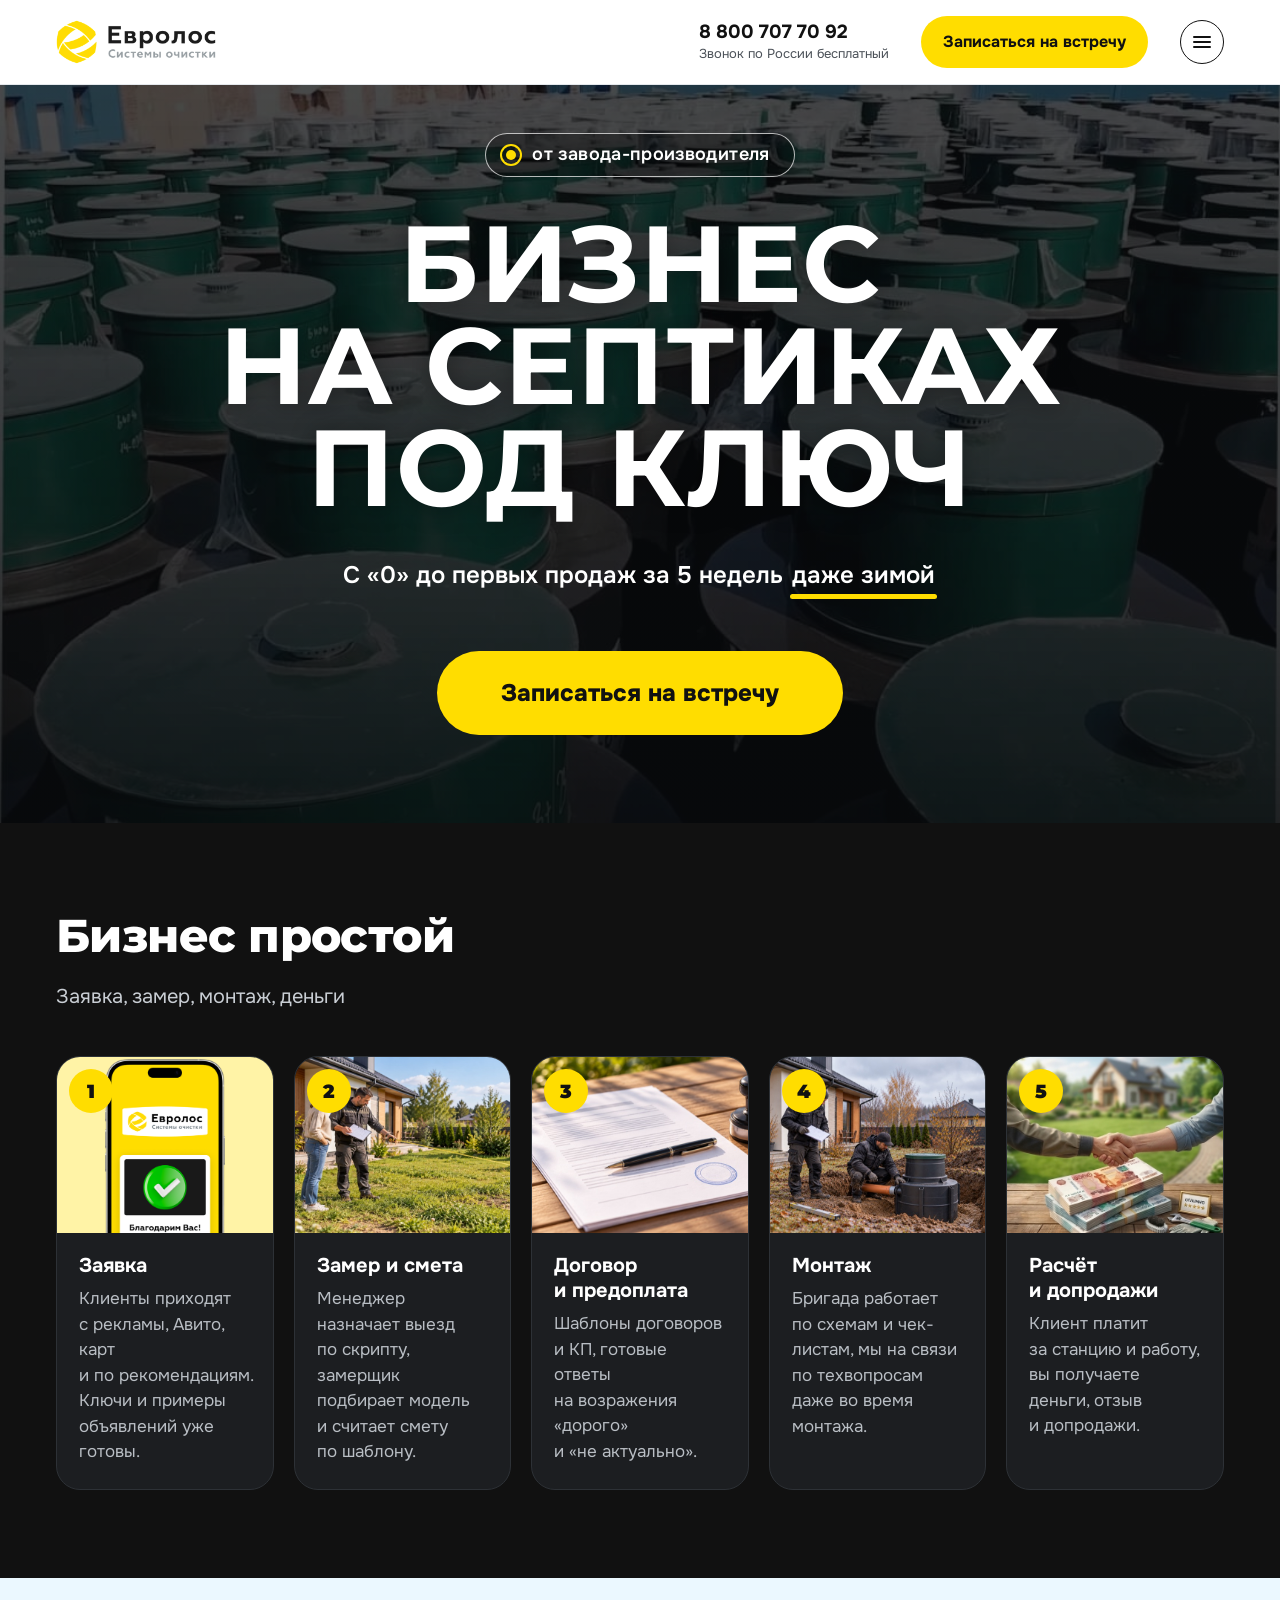
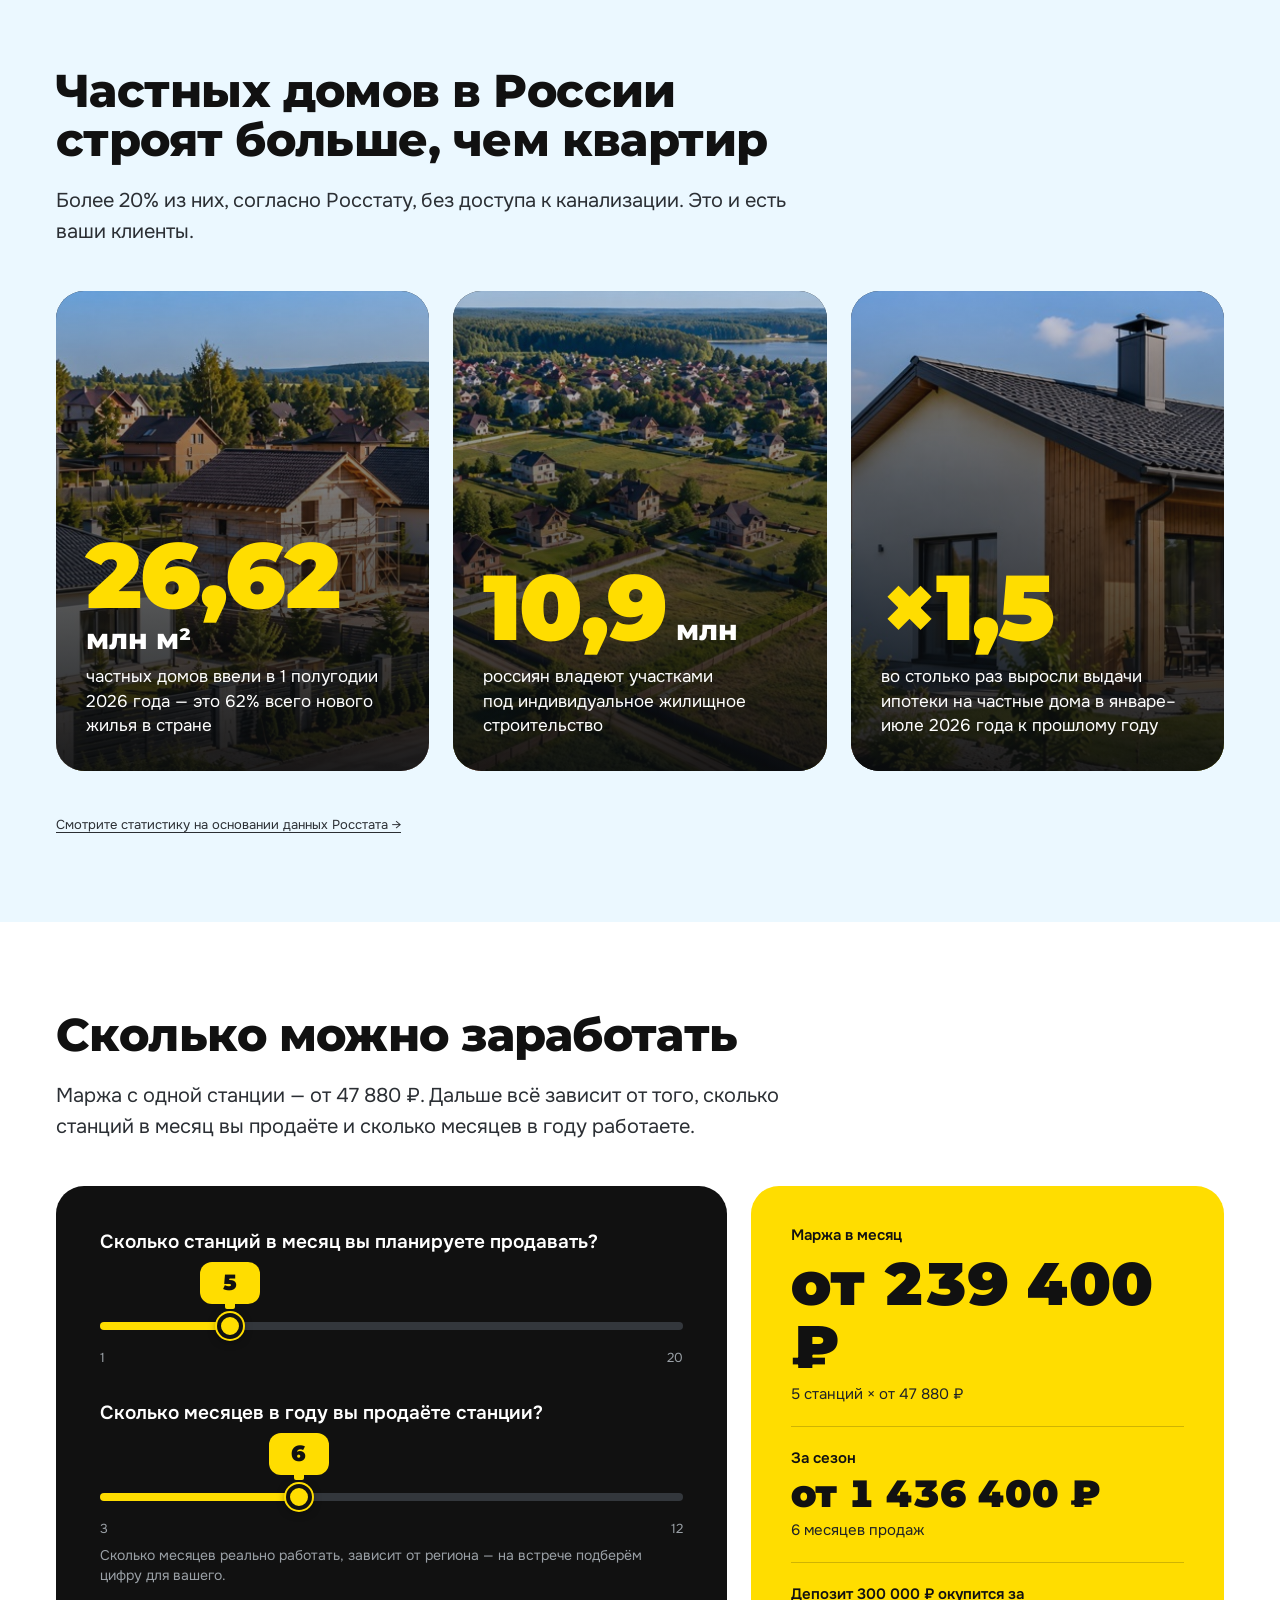
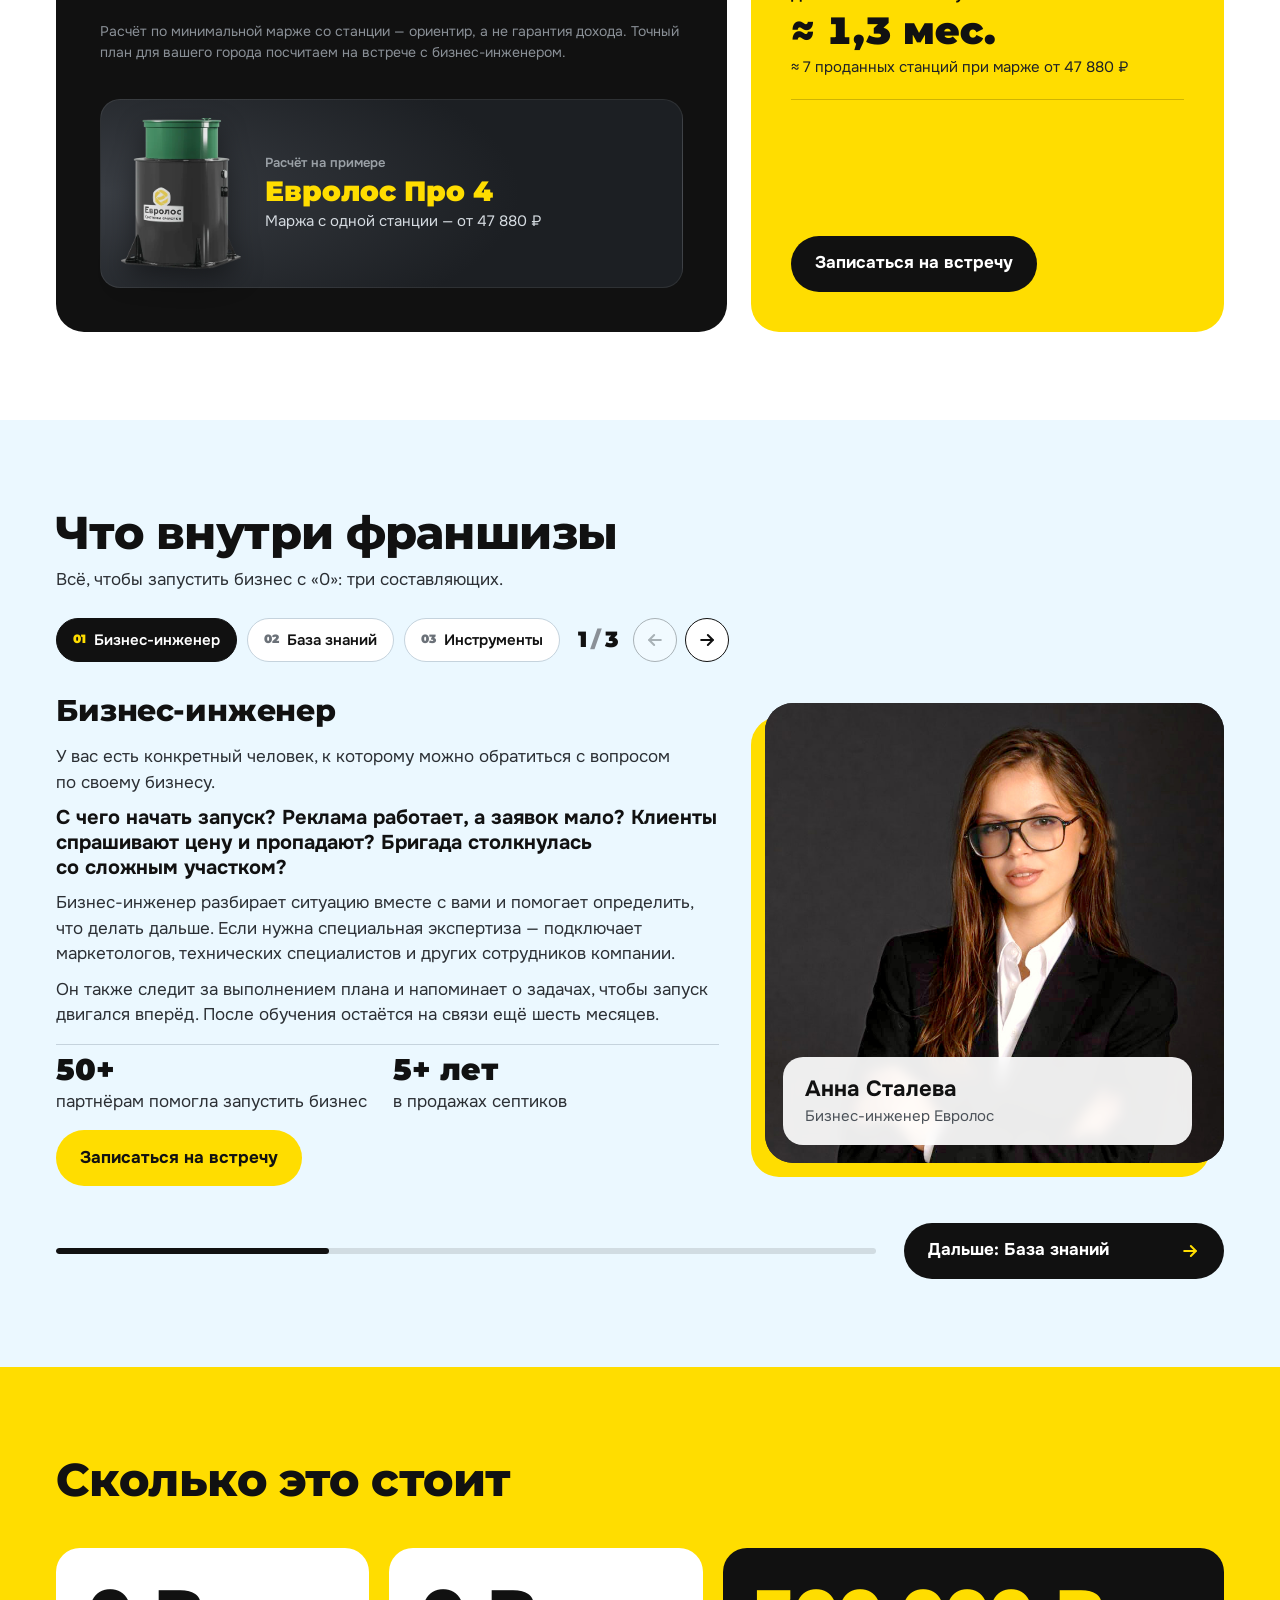
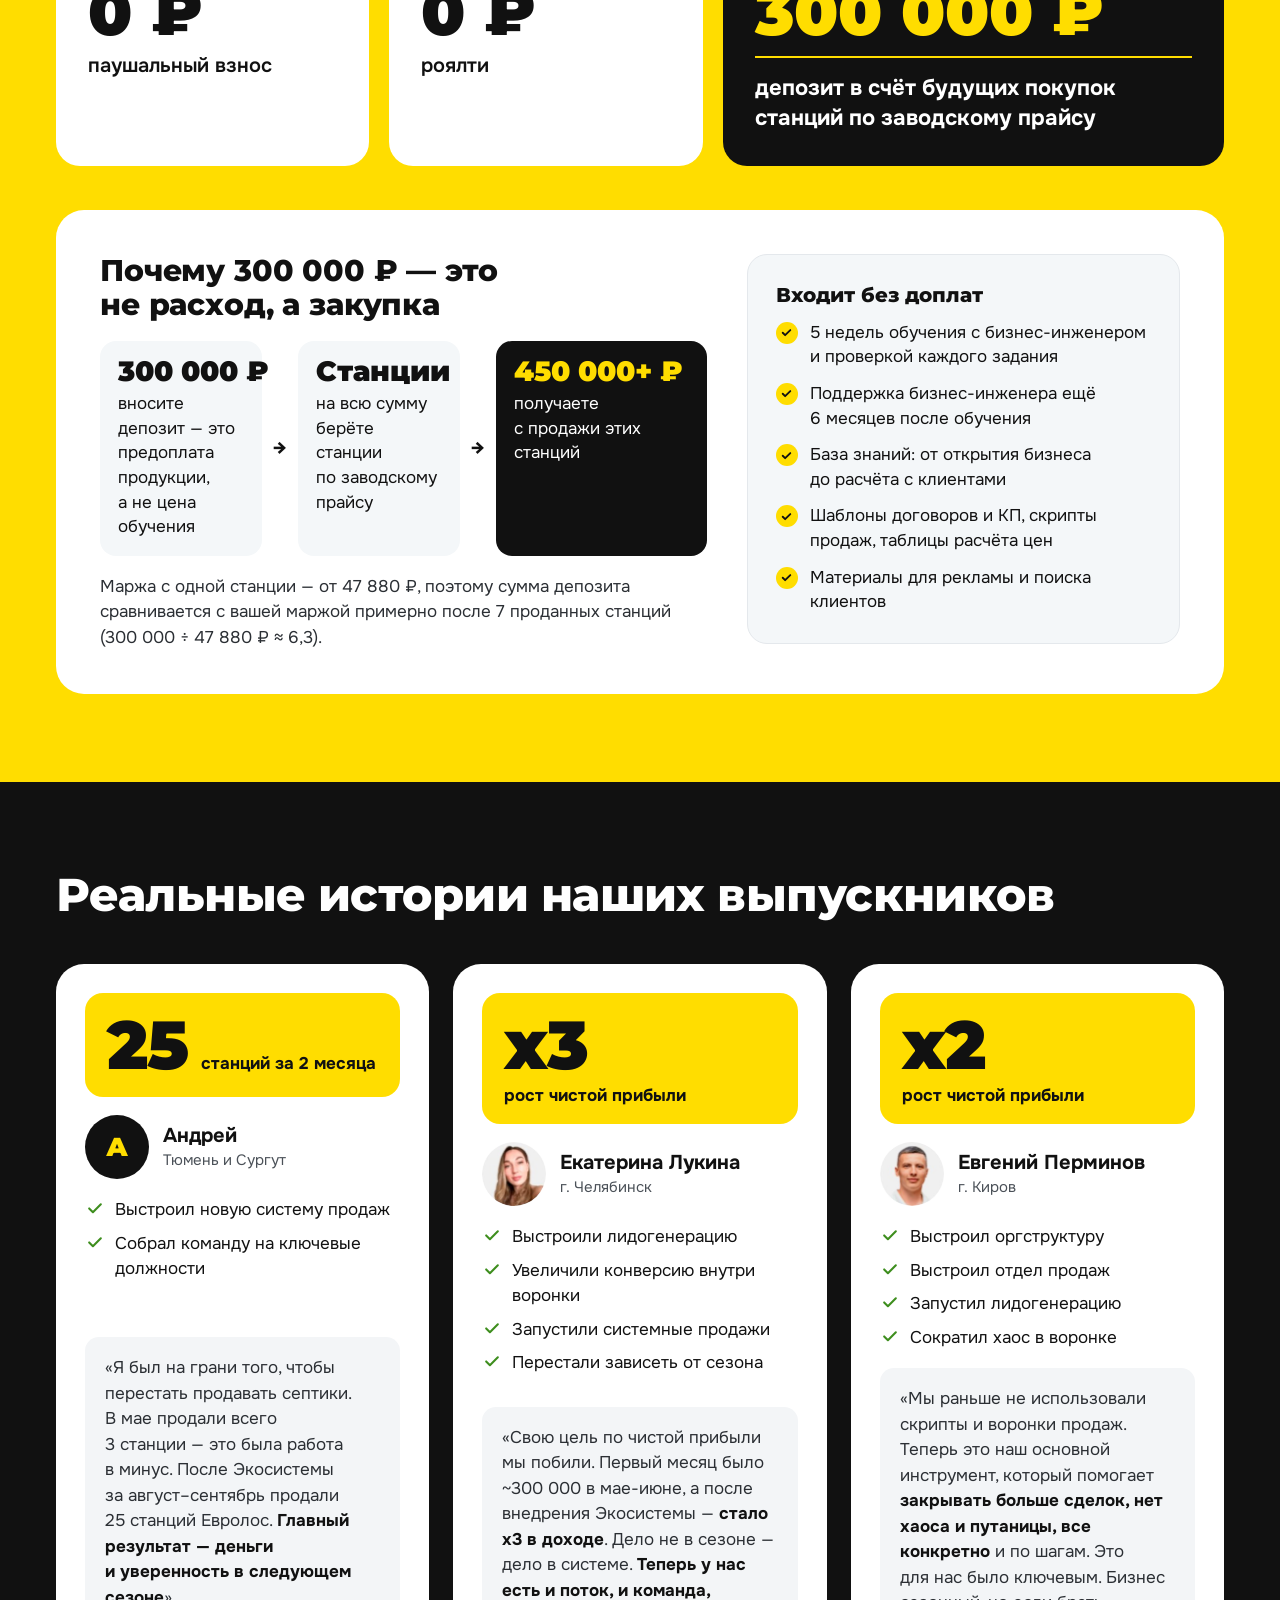
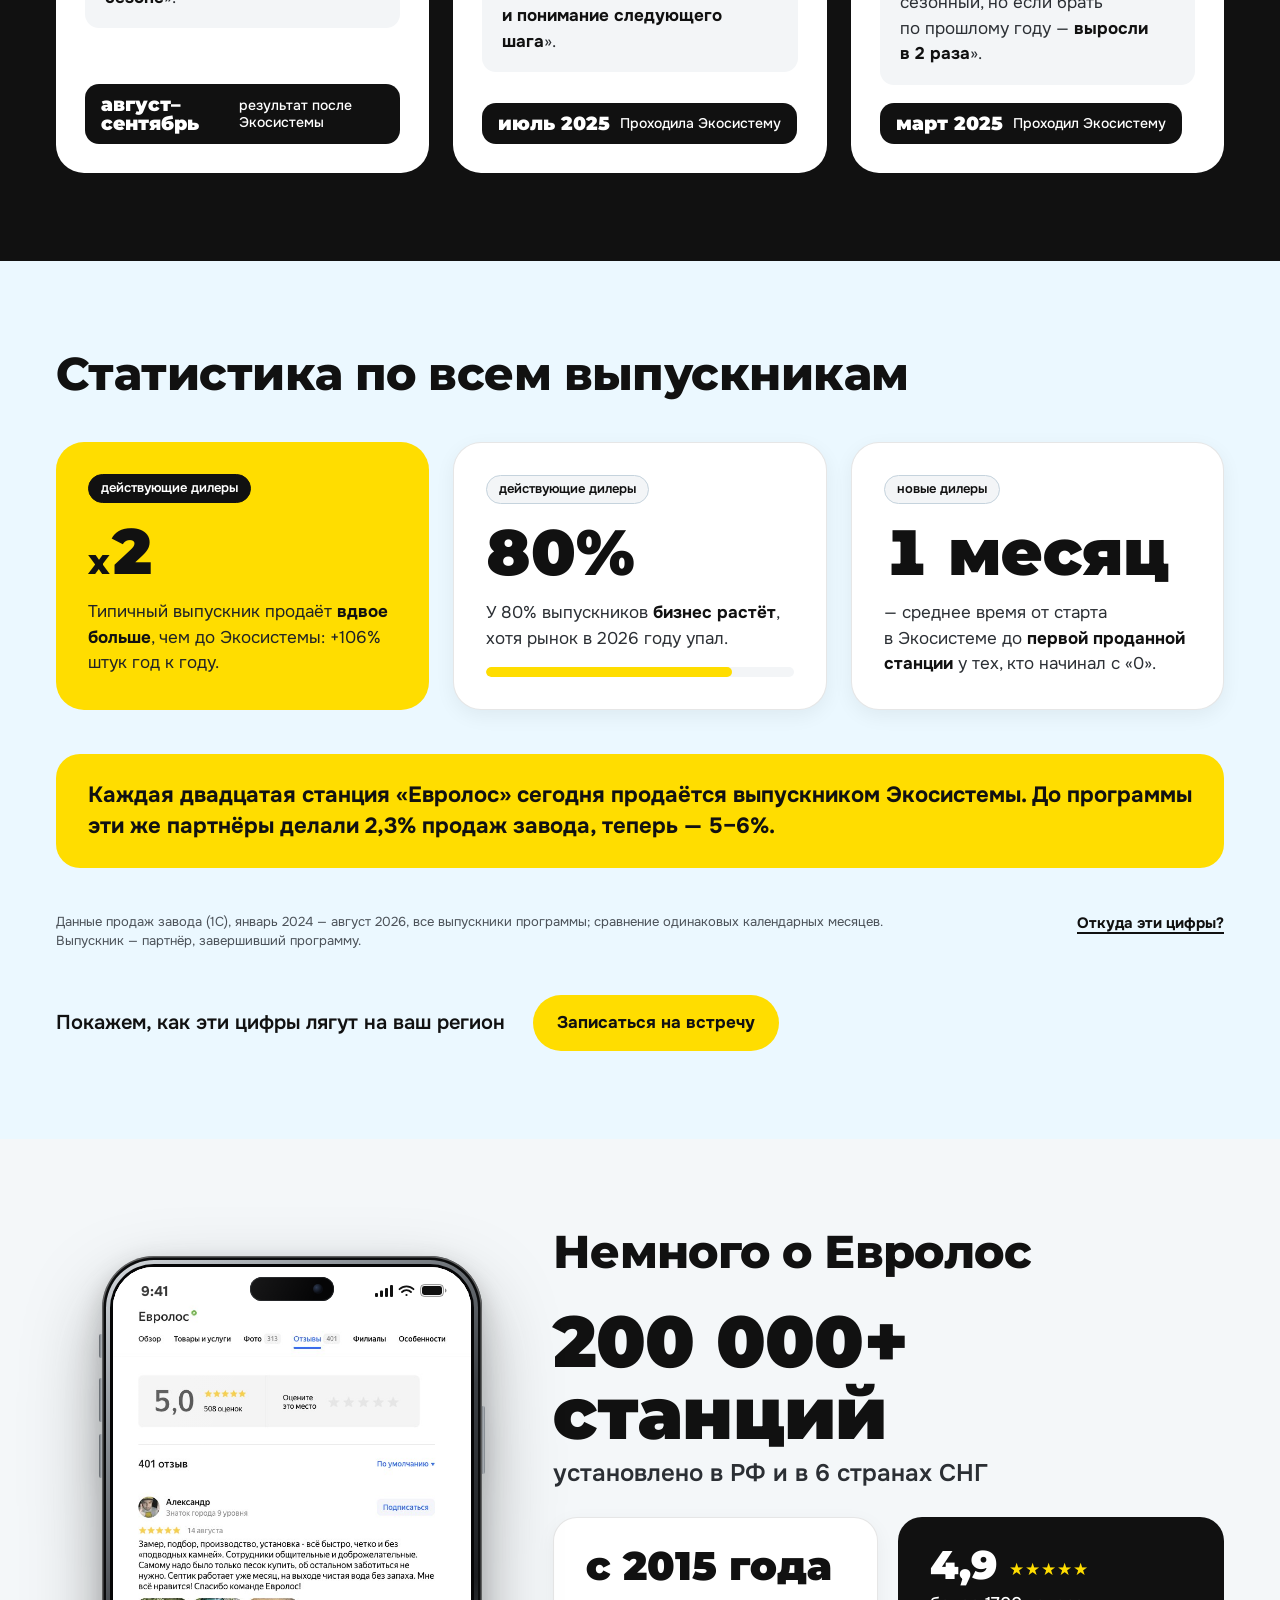
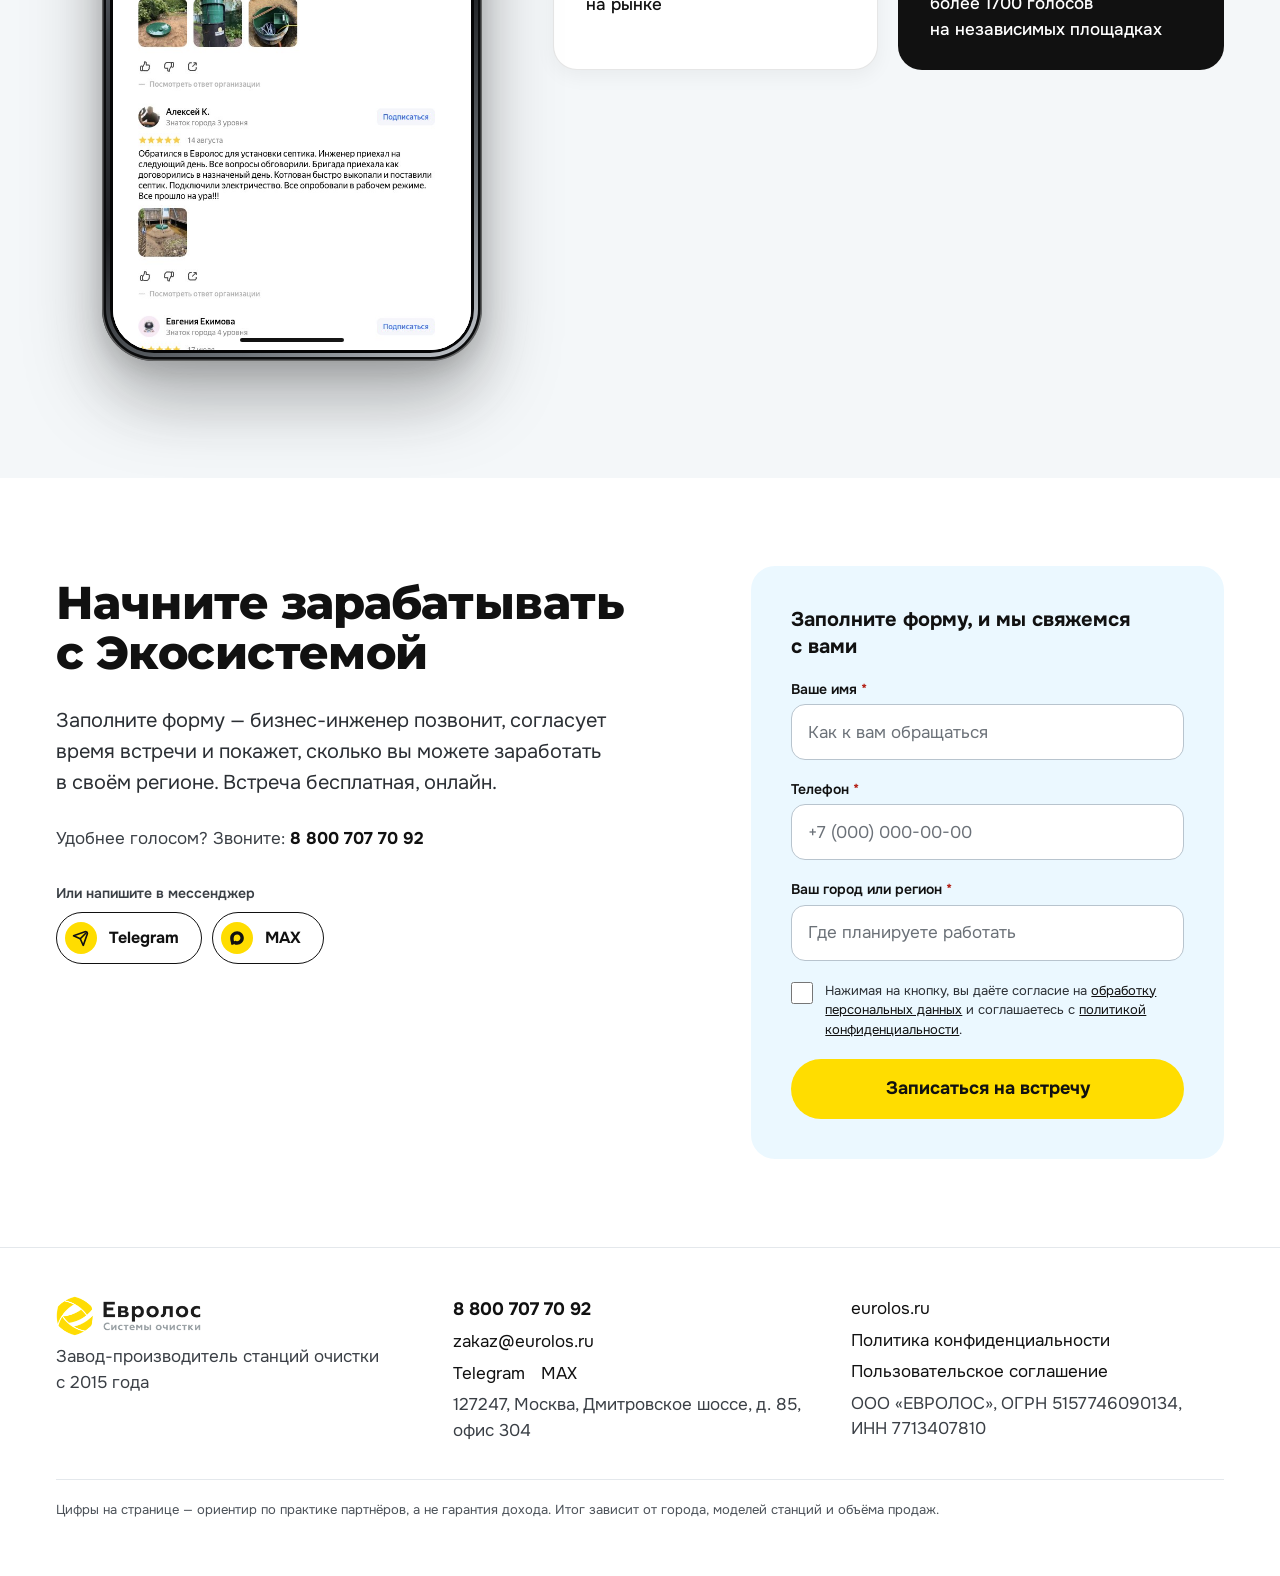
==== index.html @ bbc1ad3a "Hero: «…за 5 недель даже зимой», подчёркивание на «даже зимой» Co-Authored-By: Claude Opus 5.5 <nore" ====
<!doctype html><html lang="ru"><head><meta charset="utf-8"><meta name=viewport content="width=device-width,initial-scale=1,viewport-fit=cover"><style>:root{color-scheme:light;box-sizing:border-box;padding-top:env(safe-area-inset-top,0px);padding-bottom:env(safe-area-inset-bottom,0px)}html{scroll-padding-top:env(safe-area-inset-top,0px)}body{margin:0;padding:0;font:14px -apple-system,BlinkMacSystemFont,sans-serif;background:#fff;color:#000}img{max-width:100%}[hidden]:not([hidden=until-found i]){display:none!important}</style>
<title>Экосистема Евролос — бизнес на септиках под ключ за 5 недель</title>
<meta name="description" content="Бизнес на септиках под ключ от завода-производителя: с «0» до первых продаж за 5 недель. Бизнес-инженер, база знаний, инструменты, депозит 300 000 ₽ вместо паушального взноса.">
<link rel="preconnect" href="https://fonts.googleapis.com">
<link rel="preconnect" href="https://fonts.gstatic.com" crossorigin>
<link rel="stylesheet" href="https://fonts.googleapis.com/css2?family=Montserrat:wght@700;800;900&family=Onest:wght@400;500;600;700&display=swap">
<link rel="stylesheet" href="styles.css">
</head><body>


<header class="site-header">
  <div class="wrap site-header__inner">
    <a href="#top" id="top" class="site-header__logo" aria-label="Евролос — наверх">
      <img src="assets/4603389f80e31d57c76cfe61373fc29b.png" alt="Евролос — системы очистки">
    </a>
    <nav class="site-nav" aria-label="Разделы страницы">
      <a href="#process" data-nav>Как это работает</a>
      <a href="#calc" data-nav>Доход</a>
      <a href="#inside" data-nav>Что внутри</a>
      <a href="#price" data-nav>Цена</a>
      <a href="#stories" data-nav>Истории</a>
    </nav>
    <a href="tel:+78007077092" class="site-header__phone" aria-label="Позвонить: 8 800 707 70 92" data-track="call_header">
      <svg class="site-header__phone-icon" width="20" height="20" viewBox="0 0 24 24" fill="none" stroke="currentColor" stroke-width="2" stroke-linecap="round" stroke-linejoin="round" aria-hidden="true"><path d="M5 3.5h3.5l2 5-2.6 1.6a11.5 11.5 0 0 0 6 6l1.6-2.6 5 2V19a2 2 0 0 1-2 2A16.5 16.5 0 0 1 3 5.5a2 2 0 0 1 2-2z"></path></svg>
      <span class="site-header__phone-text">
        <span class="site-header__phone-number">8&nbsp;800&nbsp;707&nbsp;70&nbsp;92</span>
        <span class="site-header__phone-note">Звонок по&nbsp;России бесплатный</span>
      </span>
    </a>
    <button type="button" class="btn btn--cta site-header__cta" data-open-modal>Записаться на&nbsp;встречу</button>
    <button type="button" class="menu-toggle" data-menu-toggle aria-expanded="false" aria-controls="site-menu" aria-label="Меню">
      <span class="menu-toggle__bars" aria-hidden="true"><i></i><i></i><i></i></span>
    </button>
  </div>
  <div class="site-menu" id="site-menu" data-menu hidden>
    <nav class="wrap site-menu__inner" aria-label="Разделы страницы">
      <a href="#process" data-nav>Как это работает</a>
      <a href="#calc" data-nav>Сколько можно заработать</a>
      <a href="#inside" data-nav>Что внутри франшизы</a>
      <a href="#price" data-nav>Сколько это стоит</a>
      <a href="#stories" data-nav>Истории выпускников</a>
      <a href="#form" data-nav>Оставить заявку</a>
    </nav>
  </div>
</header>

<main>

  <!-- HERO -->
  <section class="hero hero--photo">
    <div class="wrap hero__center">
      <span class="badge badge--light"><span class="badge__dot" aria-hidden="true"></span>от&nbsp;завода-производителя</span>
      <h1 class="hero__title hero__title--center">
        <span>Бизнес</span>
        <span>на&nbsp;септиках</span>
        <span>под&nbsp;ключ</span>
      </h1>
      <p class="hero__slogan">С&nbsp;«0» до&nbsp;первых продаж за&nbsp;5&nbsp;недель <span class="hero__slogan-mark">даже зимой</span></p>
      <div class="hero__cta-group hero__cta-group--center">
        <button type="button" class="btn btn--cta btn--lg" data-open-modal>Записаться на&nbsp;встречу</button>
      </div>
    </div>
  </section>

  <!-- PROCESS -->
  <section class="section section--dark" id="process">
    <div class="wrap section__inner">
      <div class="section__head">
        <h2 class="h2 h2--white h2--sentence">Бизнес простой</h2>
        <p class="lead lead--dark">Заявка, замер, монтаж, деньги</p>
      </div>
      <ol class="step-list">
        <li class="step-card">
          <div class="step-card__media step-card__media--phone">
            <img loading="lazy" decoding="async" src="assets/9406df25ceaf4868f4eaa804ff00a6bd.png" alt="Телефон с подтверждением новой заявки">
            <span class="step-card__num">1</span>
          </div>
          <div class="step-card__body"><span class="step-card__title">Заявка</span><span class="step-card__text">Клиенты приходят с&nbsp;рекламы, Авито, карт и&nbsp;по&nbsp;рекомендациям. Ключи и&nbsp;примеры объявлений уже готовы.</span></div>
        </li>
        <li class="step-card">
          <div class="step-card__media"><img loading="lazy" decoding="async" src="assets/step-measure.jpg" alt="Специалист с рулеткой замеряет участок у частного дома" style="object-position:35% 50%"><span class="step-card__num">2</span></div>
          <div class="step-card__body"><span class="step-card__title">Замер и&nbsp;смета</span><span class="step-card__text">Менеджер назначает выезд по&nbsp;скрипту, замерщик подбирает модель и&nbsp;считает смету по&nbsp;шаблону.</span></div>
        </li>
        <li class="step-card">
          <div class="step-card__media"><img loading="lazy" decoding="async" src="assets/step-contract.jpg" alt="Подписанный договор, ручка и печать на столе"><span class="step-card__num">3</span></div>
          <div class="step-card__body"><span class="step-card__title">Договор и&nbsp;предоплата</span><span class="step-card__text">Шаблоны договоров и&nbsp;КП, готовые ответы на&nbsp;возражения «дорого» и&nbsp;«не&nbsp;актуально».</span></div>
        </li>
        <li class="step-card">
          <div class="step-card__media"><img loading="lazy" decoding="async" src="assets/step-install.jpg" alt="Бригада монтирует станцию Евролос в котловане"><span class="step-card__num">4</span></div>
          <div class="step-card__body"><span class="step-card__title">Монтаж</span><span class="step-card__text">Бригада работает по&nbsp;схемам и&nbsp;чек-листам, мы&nbsp;на&nbsp;связи по&nbsp;техвопросам даже во&nbsp;время монтажа.</span></div>
        </li>
        <li class="step-card">
          <div class="step-card__media"><img loading="lazy" decoding="async" src="assets/step-payment.jpg" alt="Рукопожатие с клиентом над пачками денег и табличкой «Отлично»"><span class="step-card__num">5</span></div>
          <div class="step-card__body"><span class="step-card__title">Расчёт и&nbsp;допродажи</span><span class="step-card__text">Клиент платит за&nbsp;станцию и&nbsp;работу, вы&nbsp;получаете деньги, отзыв и&nbsp;допродажи.</span></div>
        </li>
      </ol>
    </div>
  </section>

  <!-- MARKET -->
  <section class="section section--blue" id="market">
    <div class="wrap section__inner">
      <div class="section__head">
        <h2 class="h2 h2--sentence">Частных домов в&nbsp;России строят больше, чем квартир</h2>
        <p class="lead">Более 20% из&nbsp;них, согласно Росстату, без&nbsp;доступа к&nbsp;канализации. Это и&nbsp;есть ваши клиенты.</p>
      </div>
      <div class="market-grid">
        <article class="market-tile">
          <img class="market-tile__bg" loading="lazy" decoding="async" src="assets/stat-village-build.jpg" alt="Коттеджный посёлок на стадии строительства">
          <div class="market-tile__body">
            <span class="market-tile__num"><span class="market-tile__big">26,62</span><span class="market-tile__unit">млн&nbsp;м²</span></span>
            <span class="market-tile__text">частных домов ввели в&nbsp;1&nbsp;полугодии 2026&nbsp;года&nbsp;— это 62% всего нового жилья в&nbsp;стране</span>
          </div>
        </article>
        <article class="market-tile">
          <img class="market-tile__bg" loading="lazy" decoding="async" src="assets/stat-village-aerial.jpg" alt="Вид с высоты на коттеджный посёлок и озеро">
          <div class="market-tile__body">
            <span class="market-tile__num"><span class="market-tile__big">10,9</span><span class="market-tile__unit">млн</span></span>
            <span class="market-tile__text">россиян владеют участками под&nbsp;индивидуальное жилищное строительство</span>
          </div>
        </article>
        <article class="market-tile">
          <img class="market-tile__bg" loading="lazy" decoding="async" src="assets/stat-house-modern.jpg" alt="Современный частный дом">
          <div class="market-tile__body">
            <span class="market-tile__num"><span class="market-tile__big">×1,5</span></span>
            <span class="market-tile__text">во&nbsp;столько раз выросли выдачи ипотеки на&nbsp;частные дома в&nbsp;январе–июле 2026&nbsp;года к&nbsp;прошлому году</span>
          </div>
        </article>
      </div>
      <p class="footnote"><a class="footnote__link" href="https://rosstat.gov.ru/folder/14458" target="_blank" rel="noopener">Смотрите статистику на&nbsp;основании данных Росстата <span aria-hidden="true">→</span></a></p>
    </div>
  </section>

  <!-- CALCULATOR -->
  <section class="section" id="calc">
    <div class="wrap section__inner">
      <div class="section__head">
        <h2 class="h2 h2--sentence">Сколько можно заработать</h2>
        <p class="lead">Маржа с&nbsp;одной станции&nbsp;— от&nbsp;<span data-margin-text>47&nbsp;880&nbsp;₽</span>. Дальше всё зависит от&nbsp;того, сколько станций в&nbsp;месяц вы&nbsp;продаёте и&nbsp;сколько месяцев в&nbsp;году работаете.</p>
      </div>
      <div class="calc-grid">
        <div class="calc-card">
          <div class="calc-control">
            <label for="calc-stations" class="calc-card__label">Сколько станций в&nbsp;месяц вы&nbsp;планируете продавать?</label>
            <div class="calc-card__slider">
              <div class="calc-card__bubble" data-bubble aria-hidden="true"><span data-stations-value>5</span></div>
              <input id="calc-stations" type="range" min="1" max="20" step="1" value="5" data-stations-input>
              <div class="calc-card__slider-labels" aria-hidden="true"><span>1</span><span>20</span></div>
            </div>
          </div>
          <div class="calc-control">
            <label for="calc-months" class="calc-card__label">Сколько месяцев в&nbsp;году вы&nbsp;продаёте станции?</label>
            <div class="calc-card__slider">
              <div class="calc-card__bubble" data-bubble aria-hidden="true"><span data-months-value>6</span></div>
              <input id="calc-months" type="range" min="3" max="12" step="1" value="6" data-months-input>
              <div class="calc-card__slider-labels" aria-hidden="true"><span>3</span><span>12</span></div>
            </div>
            <p class="calc-card__hint">Сколько месяцев реально работать, зависит от&nbsp;региона&nbsp;— на&nbsp;встрече подберём цифру для&nbsp;вашего.</p>
          </div>
          <p class="calc-card__disclaimer">Расчёт по&nbsp;минимальной марже со&nbsp;станции&nbsp;— ориентир, а&nbsp;не&nbsp;гарантия дохода. Точный план для&nbsp;вашего города посчитаем на&nbsp;встрече с&nbsp;бизнес-инженером.</p>
          <div class="calc-station">
            <img class="calc-station__img" src="assets/station-pro4.webp" alt="Станция очистки Евролос Про 4" width="319" height="400" loading="lazy" decoding="async">
            <div class="calc-station__text">
              <span class="calc-station__label">Расчёт на&nbsp;примере</span>
              <span class="calc-station__name">Евролос Про&nbsp;4</span>
              <span class="calc-station__sub">Маржа с&nbsp;одной станции&nbsp;— от&nbsp;<span data-margin-text>47&nbsp;880&nbsp;₽</span></span>
            </div>
          </div>
          <button type="button" class="calc-peek" data-calc-peek>
            <span class="calc-peek__text">
              <span class="calc-peek__label">Ваш результат ниже</span>
              <span class="calc-peek__value">от&nbsp;<span data-monthly-text>239&nbsp;400&nbsp;₽</span> в&nbsp;месяц</span>
            </span>
            <span class="calc-peek__icon" aria-hidden="true"><svg width="22" height="22" viewBox="0 0 24 24" fill="none" stroke="currentColor" stroke-width="2.6" stroke-linecap="round" stroke-linejoin="round"><path d="M12 5v14"/><path d="m6 13 6 6 6-6"/></svg></span>
          </button>
        </div>

        <div class="calc-result" aria-live="polite">
          <div class="calc-result__row">
            <span class="calc-result__label">Маржа в&nbsp;месяц</span>
            <span class="calc-result__value calc-result__value--main">от&nbsp;<span data-monthly-text>239&nbsp;400&nbsp;₽</span></span>
            <span class="calc-result__sub"><span data-stations-phrase>5&nbsp;станций</span> × от&nbsp;<span data-margin-text>47&nbsp;880&nbsp;₽</span></span>
          </div>
          <div class="calc-result__row">
            <span class="calc-result__label">За&nbsp;сезон</span>
            <span class="calc-result__value">от&nbsp;<span data-season-text>1&nbsp;436&nbsp;400&nbsp;₽</span></span>
            <span class="calc-result__sub"><span data-months-phrase>6&nbsp;месяцев</span> продаж</span>
          </div>
          <div class="calc-result__row">
            <span class="calc-result__label">Депозит 300&nbsp;000&nbsp;₽ окупится за</span>
            <span class="calc-result__value" data-payback-text>≈&nbsp;1,3&nbsp;мес.</span>
            <span class="calc-result__sub" data-payback-sub>≈&nbsp;7&nbsp;проданных станций</span>
          </div>
          <button type="button" class="btn btn--cta calc-result__cta" data-open-modal>Записаться на&nbsp;встречу</button>
        </div>
      </div>
    </div>
  </section>

  <!-- WHAT'S INSIDE: horizontal slider -->
  <section class="section section--blue section--hslider" id="inside">
    <div class="hslider" data-hslider>
      <div class="hslider__sticky">
        <div class="wrap hslider__inner">
          <div class="hslider__head">
            <div class="section__head">
              <h2 class="h2 h2--sentence">Что внутри франшизы</h2>
              <p class="lead">Всё, чтобы запустить бизнес с&nbsp;«0»: три составляющих.</p>
            </div>
            <nav class="hslider__nav" aria-label="Разделы блока">
              <button type="button" class="hslider__tab is-active" data-slide-to="0" aria-current="true"><span class="hslider__tab-num">01</span>Бизнес-инженер</button>
              <button type="button" class="hslider__tab" data-slide-to="1"><span class="hslider__tab-num">02</span>База знаний</button>
              <button type="button" class="hslider__tab" data-slide-to="2"><span class="hslider__tab-num">03</span>Инструменты</button>
              <span class="hslider__counter" aria-live="polite"><span data-slide-current>1</span><span class="hslider__counter-sep">/</span>3</span>
              <span class="hslider__arrows">
                <button type="button" class="hslider__arrow" data-slide-prev aria-label="Предыдущий раздел"><svg width="20" height="20" viewBox="0 0 24 24" fill="none" stroke="currentColor" stroke-width="2.4" stroke-linecap="round" stroke-linejoin="round" aria-hidden="true"><path d="M19 12H5"/><path d="m11 6-6 6 6 6"/></svg></button>
                <button type="button" class="hslider__arrow" data-slide-next aria-label="Следующий раздел"><svg width="20" height="20" viewBox="0 0 24 24" fill="none" stroke="currentColor" stroke-width="2.4" stroke-linecap="round" stroke-linejoin="round" aria-hidden="true"><path d="M5 12h14"/><path d="m13 6 6 6-6 6"/></svg></button>
              </span>
            </nav>
          </div>
          <div class="hslider__viewport">
            <div class="hslider__edges">
              <button type="button" class="hslider__edge hslider__edge--prev" data-slide-prev aria-label="Предыдущий раздел"><svg width="20" height="20" viewBox="0 0 24 24" fill="none" stroke="currentColor" stroke-width="2.8" stroke-linecap="round" stroke-linejoin="round" aria-hidden="true"><path d="m15 5-7 7 7 7"/></svg></button>
              <button type="button" class="hslider__edge hslider__edge--next" data-slide-next aria-label="Следующий раздел"><svg width="20" height="20" viewBox="0 0 24 24" fill="none" stroke="currentColor" stroke-width="2.8" stroke-linecap="round" stroke-linejoin="round" aria-hidden="true"><path d="m9 5 7 7-7 7"/></svg></button>
            </div>
            <div class="hslider__track" data-track>

            <article class="hslide">
              <div class="hslide__engineer">
                <div class="hslide__engineer-main">
                  <h3 class="h3">Бизнес-инженер</h3>
                  <div class="engineer-text">
                    <p>У&nbsp;вас есть конкретный человек, к&nbsp;которому можно обратиться с&nbsp;вопросом по&nbsp;своему бизнесу.</p>
                    <p class="engineer-text__q">С&nbsp;чего начать запуск? Реклама работает, а&nbsp;заявок мало? Клиенты спрашивают цену и&nbsp;пропадают? Бригада столкнулась со&nbsp;сложным участком?</p>
                    <p>Бизнес-инженер разбирает ситуацию вместе с&nbsp;вами и&nbsp;помогает определить, что делать дальше. Если нужна специальная экспертиза&nbsp;— подключает маркетологов, технических специалистов и&nbsp;других сотрудников компании.</p>
                    <p>Он&nbsp;также следит за&nbsp;выполнением плана и&nbsp;напоминает о&nbsp;задачах, чтобы запуск двигался вперёд. После обучения остаётся на&nbsp;связи ещё шесть месяцев.</p>
                  </div>
                  <div class="mentor-info__stats hslide__stats">
                    <div><span class="num">50+</span><span>партнёрам помогла запустить бизнес</span></div>
                    <div><span class="num">5+&nbsp;лет</span><span>в&nbsp;продажах септиков</span></div>
                  </div>
                  <button type="button" class="btn btn--cta" data-open-modal>Записаться на&nbsp;встречу</button>
                </div>
                <div class="mentor-photo hslide__photo">
                  <img loading="lazy" decoding="async" src="assets/mentor-anya-enhanced.jpg" alt="Анна Сталева, бизнес-инженер Евролос">
                  <div class="mentor-photo__badge">
                    <span class="mentor-photo__name">Анна Сталева</span>
                    <span class="mentor-photo__role">Бизнес-инженер Евролос</span>
                  </div>
                </div>
              </div>
            </article>

            <article class="hslide">
              <div class="hslide__kb">
                <div class="hslide__kb-head">
                  <div class="inside-block__text">
                    <h3 class="h3">База знаний</h3>
                    <p class="lead lead--sm">Разбираете по&nbsp;шагам, что нужно для&nbsp;запуска: от&nbsp;оформления бизнеса и&nbsp;поиска сотрудников до&nbsp;первых заказов и&nbsp;расчёта с&nbsp;клиентами.</p>
                    <p class="inside-block__note">Из&nbsp;точки&nbsp;А&nbsp;— «хочу бизнес на&nbsp;септиках»&nbsp;— в&nbsp;точку&nbsp;Б&nbsp;— первые продажи. По&nbsp;прямой, без&nbsp;блужданий.</p>
                  </div>
                  <img loading="lazy" decoding="async" class="inside-block__art" src="assets/path-ab-straight.png" alt="" width="776" height="382">
                </div>
                <ul class="kb-grid">
                  <li class="knowledge-card"><span class="knowledge-card__num">1</span><span class="knowledge-card__title">Открытие бизнеса и&nbsp;документы</span><span class="knowledge-card__text">Как оформить деятельность, какие документы понадобятся и&nbsp;как оформлять отношения с&nbsp;клиентами, сотрудниками и&nbsp;подрядчиками.</span></li>
                  <li class="knowledge-card"><span class="knowledge-card__num">2</span><span class="knowledge-card__title">Команда</span><span class="knowledge-card__text">Кого нанять на&nbsp;старте, где искать работников и&nbsp;подрядчиков, как их&nbsp;выбирать и&nbsp;договариваться об&nbsp;условиях работы.</span></li>
                  <li class="knowledge-card"><span class="knowledge-card__num">3</span><span class="knowledge-card__title">Организация работы</span><span class="knowledge-card__text">Кто отвечает за&nbsp;обращения клиентов, замеры, договоры и&nbsp;монтаж. Что поручить каждому и&nbsp;как проверить результат.</span></li>
                  <li class="knowledge-card"><span class="knowledge-card__num">4</span><span class="knowledge-card__title">Цены и&nbsp;деньги</span><span class="knowledge-card__text">Как учесть расходы и&nbsp;рассчитать стоимость заказа, чтобы понимать, сколько вы&nbsp;на&nbsp;нём заработаете.</span></li>
                  <li class="knowledge-card"><span class="knowledge-card__num">5</span><span class="knowledge-card__title">Клиенты и&nbsp;заказы</span><span class="knowledge-card__text">Где искать покупателей, как вести переговоры и&nbsp;организовать работу от&nbsp;первого обращения до&nbsp;окончательного расчёта.</span></li>
                </ul>
              </div>
            </article>

            <article class="hslide">
              <div class="tools-block tools-block--docs">
                <div class="tools-block__main">
                  <h3 class="h3 h3--white">Инструменты</h3>
                  <p class="tools-block__lead">Готовые образцы, шаблоны и&nbsp;инструкции, которые можно адаптировать под&nbsp;свой бизнес. Открыли файл&nbsp;— подставили свои данные&nbsp;— работаете.</p>
                  <ul class="tools-list tools-list--compact">
                    <li><span class="tools-list__icon" aria-hidden="true"><svg width="14" height="14" viewBox="0 0 24 24" fill="none" stroke="#111111" stroke-width="3" stroke-linecap="round" stroke-linejoin="round"><path d="m5 12.5 4.5 4.5L19 7.5"></path></svg></span><span>Документы в&nbsp;редактируемых форматах: Word, Excel, PDF</span></li>
                    <li><span class="tools-list__icon" aria-hidden="true"><svg width="14" height="14" viewBox="0 0 24 24" fill="none" stroke="#111111" stroke-width="3" stroke-linecap="round" stroke-linejoin="round"><path d="m5 12.5 4.5 4.5L19 7.5"></path></svg></span><span>Бизнес-инженер помогает адаптировать под&nbsp;ваш город и&nbsp;команду</span></li>
                    <li><span class="tools-list__icon" aria-hidden="true"><svg width="14" height="14" viewBox="0 0 24 24" fill="none" stroke="#111111" stroke-width="3" stroke-linecap="round" stroke-linejoin="round"><path d="m5 12.5 4.5 4.5L19 7.5"></path></svg></span><span>Обновляются вместе с&nbsp;базой знаний</span></li>
                  </ul>
                </div>
                <ul class="doc-grid" aria-label="Документы, которые получает партнёр">
          <li class="doc-card"><span class="doc-card__type"><b>DOCX</b>Регламент</span><span class="doc-card__title">Должностные инструкции и&nbsp;регламенты</span><span class="doc-card__text">Закрепить задачи сотрудников и&nbsp;объяснить, как выполнять работу.</span></li>
          <li class="doc-card"><span class="doc-card__type"><b>DOCX</b>Договор · КП</span><span class="doc-card__title">Шаблоны договоров и&nbsp;коммерческих предложений</span><span class="doc-card__text">Подготовить документы для&nbsp;сделки с&nbsp;клиентом.</span></li>
          <li class="doc-card"><span class="doc-card__type"><b>XLSX</b>Таблица</span><span class="doc-card__title">Таблицы для&nbsp;расчёта цен и&nbsp;анализа конкурентов</span><span class="doc-card__text">Сравнить предложения на&nbsp;рынке и&nbsp;посчитать собственные условия.</span></li>
          <li class="doc-card"><span class="doc-card__type"><b>PDF</b>Чек-листы</span><span class="doc-card__title">Материалы по&nbsp;подбору сотрудников и&nbsp;подрядчиков</span><span class="doc-card__text">Организовать поиск, провести собеседование и&nbsp;оценить кандидатов.</span></li>
          <li class="doc-card"><span class="doc-card__type"><b>PDF</b>Скрипт</span><span class="doc-card__title">Скрипты продаж</span><span class="doc-card__text">Подготовить менеджера к&nbsp;разговорам с&nbsp;клиентами и&nbsp;ответам на&nbsp;возражения.</span></li>
          <li class="doc-card"><span class="doc-card__type"><b>DOCX</b>Реклама</span><span class="doc-card__title">Материалы для&nbsp;рекламы</span><span class="doc-card__text">Ключевые слова и&nbsp;примеры объявлений для&nbsp;Директа, инструкции для&nbsp;Авито и&nbsp;геосервисов, чек-лист выбора подрядчика.</span></li>
                </ul>
              </div>
            </article>

          </div></div>
          <div class="hslider__foot">
            <div class="hslider__progress" aria-hidden="true"><span data-progress></span></div>
            <div class="hslider__foot-btns">
            <button type="button" class="hslider__back" data-slide-prev aria-label="Предыдущий раздел"><svg width="22" height="22" viewBox="0 0 24 24" fill="none" stroke="currentColor" stroke-width="2.4" stroke-linecap="round" stroke-linejoin="round" aria-hidden="true"><path d="M19 12H5"/><path d="m11 6-6 6 6 6"/></svg><span class="hslider__back-label">Назад</span></button>
            <button type="button" class="hslider__cta" data-slide-cta>
              <span class="hslider__cta-label" data-slide-cta-label>Дальше: База знаний</span>
              <svg class="hslider__cta-icon" width="20" height="20" viewBox="0 0 24 24" fill="none" stroke="currentColor" stroke-width="2.4" stroke-linecap="round" stroke-linejoin="round" aria-hidden="true"><path d="M5 12h14"/><path d="m13 6 6 6-6 6"/></svg>
            </button>
            </div>
          </div>
        </div>
      </div>
    </div>
  </section>

  <!-- PRICE / DEPOSIT -->
  <section class="section section--yellow" id="price">
    <div class="wrap section__inner">
      <div class="section__head">
        <h2 class="h2 h2--sentence">Сколько это стоит</h2>
        
      </div>

      <div class="fee-grid">
        <div class="fee-card"><span class="num">0&nbsp;₽</span><span>паушальный взнос</span></div>
        <div class="fee-card"><span class="num">0&nbsp;₽</span><span>роялти</span></div>
        <div class="fee-card fee-card--dark"><span class="num num--yellow">300&nbsp;000&nbsp;₽</span><span>депозит в&nbsp;счёт будущих покупок станций по&nbsp;заводскому прайсу</span></div>
      </div>

      <div class="price-why">
        <div class="price-why__main">
          <h3 class="h3">Почему 300&nbsp;000&nbsp;₽&nbsp;— это не&nbsp;расход, а&nbsp;закупка</h3>
          <ol class="price-eq">
            <li class="price-eq__step"><span class="price-eq__big">300&nbsp;000&nbsp;₽</span><span class="price-eq__text">вносите депозит&nbsp;— это предоплата продукции, а&nbsp;не&nbsp;цена обучения</span></li>
            <li class="price-eq__step"><span class="price-eq__big">Станции</span><span class="price-eq__text">на&nbsp;всю сумму берёте станции по&nbsp;заводскому прайсу</span></li>
            <li class="price-eq__step price-eq__step--result"><span class="price-eq__big">450&nbsp;000+&nbsp;₽</span><span class="price-eq__text">получаете с&nbsp;продажи этих станций</span></li>
          </ol>
          <p class="price-why__math">Маржа с&nbsp;одной станции&nbsp;— от&nbsp;<span data-margin-text>47&nbsp;880&nbsp;₽</span>, поэтому сумма депозита сравнивается с&nbsp;вашей маржой примерно после&nbsp;7&nbsp;проданных станций (300&nbsp;000&nbsp;÷&nbsp;<span data-margin-text>47&nbsp;880&nbsp;₽</span>&nbsp;≈&nbsp;6,3).</p>
        </div>
        <div class="price-why__incl">
          <span class="price-why__incl-title">Входит без доплат</span>
          <ul class="price-incl">
            <li>5&nbsp;недель обучения с&nbsp;бизнес-инженером и&nbsp;проверкой каждого задания</li>
            <li>Поддержка бизнес-инженера ещё 6&nbsp;месяцев после обучения</li>
            <li>База знаний: от&nbsp;открытия бизнеса до&nbsp;расчёта с&nbsp;клиентами</li>
            <li>Шаблоны договоров и&nbsp;КП, скрипты продаж, таблицы расчёта цен</li>
            <li>Материалы для&nbsp;рекламы и&nbsp;поиска клиентов</li>
          </ul>
        </div>
      </div>
    </div>
  </section>

  <!-- STORIES -->
  <section class="section section--dark" id="stories">
    <div class="wrap section__inner">
      <div class="section__head">
        <h2 class="h2 h2--white h2--sentence">Реальные истории наших выпускников</h2>
      </div>
      <div class="stories">
        <article class="testimonial story">
          <div class="story__big"><span class="num">25</span><span class="story__big-label">станций за&nbsp;2&nbsp;месяца</span></div>
          <div class="story__who">
            <span class="story__avatar story__avatar--initials" aria-hidden="true">А</span>
            <div class="testimonial__who"><span class="testimonial__name">Андрей</span><span class="testimonial__place">Тюмень и&nbsp;Сургут</span></div>
          </div>
          <ul class="testimonial__list">
            <li><svg width="20" height="20" viewBox="0 0 24 24" fill="none" stroke="#3E8E1E" stroke-width="2.5" stroke-linecap="round" stroke-linejoin="round" aria-hidden="true"><path d="m5 12.5 4.5 4.5L19 7.5"></path></svg><span>Выстроил новую систему продаж</span></li>
            <li><svg width="20" height="20" viewBox="0 0 24 24" fill="none" stroke="#3E8E1E" stroke-width="2.5" stroke-linecap="round" stroke-linejoin="round" aria-hidden="true"><path d="m5 12.5 4.5 4.5L19 7.5"></path></svg><span>Собрал команду на&nbsp;ключевые должности</span></li>
          </ul>
          <blockquote class="testimonial__quote">«Я&nbsp;был на&nbsp;грани того, чтобы перестать продавать септики. В&nbsp;мае продали всего 3&nbsp;станции&nbsp;— это была работа в&nbsp;минус. После Экосистемы за&nbsp;август–сентябрь продали 25&nbsp;станций Евролос. <strong>Главный результат&nbsp;— деньги и&nbsp;уверенность в&nbsp;следующем сезоне</strong>».</blockquote>
          <div class="story__pills"><span class="story-pill story-pill--dark"><strong>август–сентябрь</strong> результат после Экосистемы</span></div>
        </article>

        <article class="testimonial story">
          <div class="story__big"><span class="num">x3</span><span class="story__big-label">рост чистой прибыли</span></div>
          <div class="story__who">
            <img class="story__avatar" loading="lazy" decoding="async" src="assets/avatar-ekaterina.jpg" alt="" width="129" height="129">
            <div class="testimonial__who"><span class="testimonial__name">Екатерина Лукина</span><span class="testimonial__place">г.&nbsp;Челябинск</span></div>
          </div>
          <ul class="testimonial__list">
            <li><svg width="20" height="20" viewBox="0 0 24 24" fill="none" stroke="#3E8E1E" stroke-width="2.5" stroke-linecap="round" stroke-linejoin="round" aria-hidden="true"><path d="m5 12.5 4.5 4.5L19 7.5"></path></svg><span>Выстроили лидогенерацию</span></li>
            <li><svg width="20" height="20" viewBox="0 0 24 24" fill="none" stroke="#3E8E1E" stroke-width="2.5" stroke-linecap="round" stroke-linejoin="round" aria-hidden="true"><path d="m5 12.5 4.5 4.5L19 7.5"></path></svg><span>Увеличили конверсию внутри воронки</span></li>
            <li><svg width="20" height="20" viewBox="0 0 24 24" fill="none" stroke="#3E8E1E" stroke-width="2.5" stroke-linecap="round" stroke-linejoin="round" aria-hidden="true"><path d="m5 12.5 4.5 4.5L19 7.5"></path></svg><span>Запустили системные продажи</span></li>
            <li><svg width="20" height="20" viewBox="0 0 24 24" fill="none" stroke="#3E8E1E" stroke-width="2.5" stroke-linecap="round" stroke-linejoin="round" aria-hidden="true"><path d="m5 12.5 4.5 4.5L19 7.5"></path></svg><span>Перестали зависеть от&nbsp;сезона</span></li>
          </ul>
          <blockquote class="testimonial__quote">«Свою цель по&nbsp;чистой прибыли мы&nbsp;побили. Первый месяц было ~300&nbsp;000 в&nbsp;мае-июне, а&nbsp;после внедрения Экосистемы&nbsp;— <strong>стало х3 в&nbsp;доходе</strong>. Дело не&nbsp;в&nbsp;сезоне&nbsp;— дело в&nbsp;системе. <strong>Теперь у&nbsp;нас есть и&nbsp;поток, и&nbsp;команда, и&nbsp;понимание следующего шага</strong>».</blockquote>
          <div class="story__pills"><span class="story-pill story-pill--dark"><strong>июль 2025</strong> Проходила Экосистему</span></div>
        </article>

        <article class="testimonial story">
          <div class="story__big"><span class="num">x2</span><span class="story__big-label">рост чистой прибыли</span></div>
          <div class="story__who">
            <img class="story__avatar" loading="lazy" decoding="async" src="assets/avatar-evgeny.jpg" alt="" width="129" height="129">
            <div class="testimonial__who"><span class="testimonial__name">Евгений Перминов</span><span class="testimonial__place">г.&nbsp;Киров</span></div>
          </div>
          <ul class="testimonial__list">
            <li><svg width="20" height="20" viewBox="0 0 24 24" fill="none" stroke="#3E8E1E" stroke-width="2.5" stroke-linecap="round" stroke-linejoin="round" aria-hidden="true"><path d="m5 12.5 4.5 4.5L19 7.5"></path></svg><span>Выстроил оргструктуру</span></li>
            <li><svg width="20" height="20" viewBox="0 0 24 24" fill="none" stroke="#3E8E1E" stroke-width="2.5" stroke-linecap="round" stroke-linejoin="round" aria-hidden="true"><path d="m5 12.5 4.5 4.5L19 7.5"></path></svg><span>Выстроил отдел продаж</span></li>
            <li><svg width="20" height="20" viewBox="0 0 24 24" fill="none" stroke="#3E8E1E" stroke-width="2.5" stroke-linecap="round" stroke-linejoin="round" aria-hidden="true"><path d="m5 12.5 4.5 4.5L19 7.5"></path></svg><span>Запустил лидогенерацию</span></li>
            <li><svg width="20" height="20" viewBox="0 0 24 24" fill="none" stroke="#3E8E1E" stroke-width="2.5" stroke-linecap="round" stroke-linejoin="round" aria-hidden="true"><path d="m5 12.5 4.5 4.5L19 7.5"></path></svg><span>Сократил хаос в&nbsp;воронке</span></li>
          </ul>
          <blockquote class="testimonial__quote">«Мы&nbsp;раньше не&nbsp;использовали скрипты и&nbsp;воронки продаж. Теперь это наш основной инструмент, который помогает <strong>закрывать больше сделок, нет хаоса и&nbsp;путаницы, все конкретно</strong> и&nbsp;по&nbsp;шагам. Это для&nbsp;нас было ключевым. Бизнес сезонный, но&nbsp;если брать по&nbsp;прошлому году&nbsp;— <strong>выросли в&nbsp;2&nbsp;раза</strong>».</blockquote>
          <div class="story__pills"><span class="story-pill story-pill--dark"><strong>март 2025</strong> Проходил Экосистему</span></div>
        </article>
      </div>
    </div>
  </section>

  <!-- STATS -->
  <section class="section section--blue stats" id="stats">
    <div class="wrap section__inner">
      <div class="section__head">
        <h2 class="h2 h2--sentence">Статистика по&nbsp;всем выпускникам</h2>
      </div>
      <div class="stat-tiles" data-stats>
        <div class="stat-tile stat-tile--yellow" data-rise>
          <span class="tag-pill">действующие дилеры</span>
          <span class="num"><small>x</small><span data-count-to="2" data-decimals="1" data-final="2">2</span></span>
          <span class="stat-tile__text">Типичный выпускник продаёт <strong>вдвое больше</strong>, чем до&nbsp;Экосистемы: +106% штук год к&nbsp;году.</span>
        </div>
        <div class="stat-tile" data-rise>
          <span class="tag-pill">действующие дилеры</span>
          <span class="num"><span data-count-to="80" data-suffix="%" data-final="80%">80%</span></span>
          <span class="stat-tile__text">У&nbsp;80% выпускников <strong>бизнес растёт</strong>, хотя рынок в&nbsp;2026&nbsp;году упал.</span>
          <span class="stat-bar" aria-hidden="true"><span class="stat-bar__fill" data-bar="80"></span></span>
        </div>
        <div class="stat-tile" data-rise>
          <span class="tag-pill">новые дилеры</span>
          <span class="num">1&nbsp;месяц</span>
          <span class="stat-tile__text">— среднее время от&nbsp;старта в&nbsp;Экосистеме до&nbsp;<strong>первой проданной станции</strong> у&nbsp;тех, кто начинал с&nbsp;«0».</span>
        </div>
      </div>
      <p class="stats-highlight" data-rise>Каждая двадцатая станция «Евролос» сегодня продаётся выпускником Экосистемы. До&nbsp;программы эти&nbsp;же партнёры делали 2,3% продаж завода, теперь&nbsp;— 5–6%.</p>
      <div class="stats__foot">
        <p class="footnote">Данные продаж завода (1С), январь 2024&nbsp;— август 2026, все выпускники программы; сравнение одинаковых календарных месяцев. Выпускник&nbsp;— партнёр, завершивший программу.</p>
        <a href="method.html" class="stats__link" target="_blank" rel="noopener">Откуда эти цифры?</a>
      </div>
      <div class="stats__cta">
        <span class="stats__cta-text">Покажем, как эти цифры лягут на&nbsp;ваш регион</span>
        <button type="button" class="btn btn--cta" data-open-modal>Записаться на&nbsp;встречу</button>
      </div>
    </div>
  </section>

  <!-- TRUST: 200 000+ stations, reviews -->
  <section class="section section--grey" id="about">
    <div class="wrap section__inner">
      <div class="trust">
        <div class="trust__visual">
          <div class="phone" role="img" aria-label="Отзывы о Евролос в Яндекс Картах: оценка 5,0, 508 оценок, 401 отзыв">
            <span class="phone__btn phone__btn--action" aria-hidden="true"></span>
            <span class="phone__btn phone__btn--vol-up" aria-hidden="true"></span>
            <span class="phone__btn phone__btn--vol-down" aria-hidden="true"></span>
            <span class="phone__btn phone__btn--power" aria-hidden="true"></span>
            <div class="phone__body">
              <div class="phone__screen">
                <div class="phone__status" aria-hidden="true">
                  <span class="phone__time">9:41</span>
                  <span class="phone__island"></span>
                  <span class="phone__icons">
                    <svg width="18" height="12" viewBox="0 0 18 12" fill="currentColor"><rect x="0" y="8" width="3" height="4" rx="1"/><rect x="5" y="5.5" width="3" height="6.5" rx="1"/><rect x="10" y="3" width="3" height="9" rx="1"/><rect x="15" y="0" width="3" height="12" rx="1"/></svg>
                    <svg width="17" height="12" viewBox="0 0 17 12" fill="none" stroke="currentColor" stroke-width="1.8" stroke-linecap="round"><path d="M1.5 4.2a10 10 0 0 1 14 0"/><path d="M4 7a6.4 6.4 0 0 1 9 0"/><circle cx="8.5" cy="10" r="1.1" fill="currentColor" stroke="none"/></svg>
                    <svg width="27" height="13" viewBox="0 0 27 13" fill="none"><rect x=".6" y=".6" width="22.8" height="11.8" rx="3.6" stroke="currentColor" opacity=".45"/><rect x="2" y="2" width="20" height="9" rx="2.4" fill="currentColor"/><path d="M25 4.4v4.2c.9-.3 1.5-1.2 1.5-2.1S25.900 4.700 25 4.400Z" fill="currentColor" opacity=".5"/></svg>
                  </span>
                </div>
                <img loading="lazy" decoding="async" src="assets/reviews-yandex.jpg" alt="" width="676" height="1290">
                <span class="phone__home" aria-hidden="true"></span>
                <span class="phone__glare" aria-hidden="true"></span>
              </div>
            </div>
          </div>
        </div>
        <div class="trust__main">
          <h2 class="h2 h2--sentence">Немного о&nbsp;Евролос</h2>
          <div class="trust__head">
            <span class="trust__num">200&nbsp;000+ станций</span>
            <p class="trust__text">установлено в&nbsp;РФ и&nbsp;в&nbsp;6&nbsp;странах СНГ</p>
          </div>
          <div class="trust__facts">
            <div class="trust-fact"><span class="num">с&nbsp;2015&nbsp;года</span><span>на&nbsp;рынке</span></div>
            <div class="trust-fact trust-fact--dark"><span class="num">4,9 <span class="stars" aria-label="из 5">★★★★★</span></span><span>более 1700 голосов на&nbsp;независимых площадках</span></div>
          </div>
          <ul class="logos" aria-label="Площадки с отзывами о Евролос">
            <li><img loading="lazy" decoding="async" src="assets/logo-yandex.jpg" alt="Яндекс Справочник"></li>
            <li><img loading="lazy" decoding="async" src="assets/logo-google.jpg" alt="Google My Business"></li>
            <li><img loading="lazy" decoding="async" src="assets/logo-2gis.jpg" alt="2GIS"></li>
            <li><img loading="lazy" decoding="async" src="assets/logo-otzovik.jpg" alt="Отзовик"></li>
            <li><img loading="lazy" decoding="async" src="assets/logo-zoon.jpg" alt="Zoon"></li>
            <li><img loading="lazy" decoding="async" src="assets/logo-flamp.jpg" alt="Flamp"></li>
            <li><img loading="lazy" decoding="async" src="assets/logo-forumhouse.jpg" alt="ForumHouse"></li>
            <li><img loading="lazy" decoding="async" src="assets/logo-yell.jpg" alt="Yell.ru"></li>
            <li><img loading="lazy" decoding="async" src="assets/logo-vseinstrumenti.jpg" alt="ВсеИнструменты.ру"></li>
          </ul>
        </div>
      </div>
    </div>
  </section>

  <!-- FORM -->
  <section id="form" class="section form-section">
    <div class="wrap form-grid">
      <div class="form-grid__intro">
        <h2 class="h2 h2--sentence">Начните зарабатывать с&nbsp;Экосистемой</h2>
        <p class="lead">Заполните форму&nbsp;— бизнес-инженер позвонит, согласует время встречи и&nbsp;покажет, сколько вы&nbsp;можете заработать в&nbsp;своём регионе. Встреча бесплатная, онлайн.</p>
        <p class="form-grid__phone">Удобнее голосом? Звоните: <a href="tel:+78007077092" data-track="call_form">8&nbsp;800&nbsp;707&nbsp;70&nbsp;92</a></p>
        <div class="messengers">
          <span class="messengers__label">Или напишите в&nbsp;мессенджер</span>
          <div class="messengers__row">
            <a class="msgr msgr--tg" href="https://t.me/" target="_blank" rel="noopener" data-track="messenger_telegram"><svg width="18" height="18" viewBox="0 0 24 24" fill="none" stroke="currentColor" stroke-width="2.2" stroke-linecap="round" stroke-linejoin="round" aria-hidden="true"><path d="m22 2-7 20-4-9-9-4Z"/><path d="M22 2 11 13"/></svg>Telegram</a>
            <a class="msgr msgr--max" href="https://max.ru/" target="_blank" rel="noopener" data-track="messenger_max"><svg width="18" height="18" viewBox="0 0 1000 1000" fill="currentColor" fill-rule="evenodd" aria-hidden="true"><path d="M512.0947266,308.1917419c-99.421875-5.2137451-177.0074768,63.7746277-194.1162109,171.7529297c-14.1681519,89.4194031,10.9517212,198.377655,32.4380493,203.8618469c9.1132812,2.3260498,31.0438538-14.447998,46.9994507-29.4939575c2.9996643-2.8286133,7.5354309-3.3046265,11.0531616-1.1536255c24.8721313,15.2089233,53.0321655,26.6383667,84.07724,28.2663574c102.068512,5.352417,192.52005-74.5308838,197.8663025-176.6076965C695.7590332,402.7408142,614.163208,313.5441895,512.0947266,308.1917419zM345.6054993,826.5784302c-3.8494568-2.7254639-9.1531067-1.9857788-12.3791809,1.4550171c-43.119812,45.9900513-153.4740906,78.2501221-158.5290833,15.4796143c0-49.1799927-11.0461426-90.6229248-23.2081757-136.2524414c-14.8953705-55.8845825-31.4645691-118.0489502-31.4645691-208.3983765c0-215.4476624,176.6943207-377.4747925,386.1940918-377.4747925S879.975708,291.3253784,879.975708,500.9545898S710.4901733,876.3369751,508.2009583,876.3369751C436.4336243,876.3369751,401.6072693,866.2283936,345.6054993,826.5784302z"/></svg>MAX</a>
          </div>
        </div>
      </div>

      <div class="form-card">
        <div class="lead-form" data-form-state="idle">
          <p class="lead-form__title">Заполните форму, и&nbsp;мы&nbsp;свяжемся с&nbsp;вами</p>
          <div class="field"><label for="f-name">Ваше имя<span class="field__req" aria-hidden="true"> *</span></label><input id="f-name" required aria-required="true" type="text" autocomplete="name" placeholder="Как к вам обращаться"></div>
          <div class="field"><label for="f-phone">Телефон<span class="field__req" aria-hidden="true"> *</span></label><input id="f-phone" required aria-required="true" type="tel" autocomplete="tel" inputmode="tel" placeholder="+7 (000) 000-00-00" data-phone-input></div>
          <div class="field"><label for="f-city">Ваш город или регион<span class="field__req" aria-hidden="true"> *</span></label><input id="f-city" required aria-required="true" type="text" autocomplete="address-level2" placeholder="Где планируете работать"></div>
          <div class="consent-field">
            <div class="consent-field__row">
              <input id="f-consent" type="checkbox" data-consent-input>
              <label for="f-consent">Нажимая на&nbsp;кнопку, вы&nbsp;даёте согласие на&nbsp;<a href="terms.html" target="_blank" rel="noopener">обработку персональных данных</a> и&nbsp;соглашаетесь с&nbsp;<a href="privacy.html" target="_blank" rel="noopener">политикой конфиденциальности</a>.</label>
            </div>
            <span class="consent-field__error" role="alert" data-consent-error hidden>Отметьте согласие, чтобы отправить заявку</span>
          </div>
          <button type="button" class="btn btn--cta lead-form__submit" data-submit>Записаться на&nbsp;встречу</button>
        </div>

        <div class="lead-success" data-form-success hidden>
          <span class="lead-success__icon" aria-hidden="true"><svg width="32" height="32" viewBox="0 0 24 24" fill="none" stroke="#111111" stroke-width="2.5" stroke-linecap="round" stroke-linejoin="round"><path d="m5 12.5 4.5 4.5L19 7.5"></path></svg></span>
          <p class="lead-success__title">Заявка отправлена</p>
          <p class="lead-success__text">Бизнес-инженер позвонит вам в&nbsp;течение рабочего дня, чтобы согласовать время встречи.</p>
          <div class="messengers">
          <span class="messengers__label">Пока ждёте звонок, можно написать нам</span>
          <div class="messengers__row">
            <a class="msgr msgr--tg" href="https://t.me/" target="_blank" rel="noopener" data-track="messenger_telegram"><svg width="18" height="18" viewBox="0 0 24 24" fill="none" stroke="currentColor" stroke-width="2.2" stroke-linecap="round" stroke-linejoin="round" aria-hidden="true"><path d="m22 2-7 20-4-9-9-4Z"/><path d="M22 2 11 13"/></svg>Telegram</a>
            <a class="msgr msgr--max" href="https://max.ru/" target="_blank" rel="noopener" data-track="messenger_max"><svg width="18" height="18" viewBox="0 0 1000 1000" fill="currentColor" fill-rule="evenodd" aria-hidden="true"><path d="M512.0947266,308.1917419c-99.421875-5.2137451-177.0074768,63.7746277-194.1162109,171.7529297c-14.1681519,89.4194031,10.9517212,198.377655,32.4380493,203.8618469c9.1132812,2.3260498,31.0438538-14.447998,46.9994507-29.4939575c2.9996643-2.8286133,7.5354309-3.3046265,11.0531616-1.1536255c24.8721313,15.2089233,53.0321655,26.6383667,84.07724,28.2663574c102.068512,5.352417,192.52005-74.5308838,197.8663025-176.6076965C695.7590332,402.7408142,614.163208,313.5441895,512.0947266,308.1917419zM345.6054993,826.5784302c-3.8494568-2.7254639-9.1531067-1.9857788-12.3791809,1.4550171c-43.119812,45.9900513-153.4740906,78.2501221-158.5290833,15.4796143c0-49.1799927-11.0461426-90.6229248-23.2081757-136.2524414c-14.8953705-55.8845825-31.4645691-118.0489502-31.4645691-208.3983765c0-215.4476624,176.6943207-377.4747925,386.1940918-377.4747925S879.975708,291.3253784,879.975708,500.9545898S710.4901733,876.3369751,508.2009583,876.3369751C436.4336243,876.3369751,401.6072693,866.2283936,345.6054993,826.5784302z"/></svg>MAX</a>
          </div>
        </div>
          <button type="button" class="btn btn--outline" data-reset>Изменить данные</button>
        </div>
      </div>
    </div>
  </section>

</main>

<footer class="site-footer">
  <div class="wrap site-footer__inner">
    <div class="site-footer__col">
      <img loading="lazy" decoding="async" src="assets/4603389f80e31d57c76cfe61373fc29b.png" alt="Евролос — системы очистки">
      <span>Завод-производитель станций очистки с&nbsp;2015&nbsp;года</span>
    </div>
    <div class="site-footer__col">
      <a href="tel:+78007077092" class="site-footer__phone">8&nbsp;800&nbsp;707&nbsp;70&nbsp;92</a>
      <a href="mailto:zakaz@eurolos.ru">zakaz@eurolos.ru</a>
      <span class="site-footer__msgr"><a href="https://t.me/" target="_blank" rel="noopener" data-track="messenger_telegram">Telegram</a><a href="https://max.ru/" target="_blank" rel="noopener" data-track="messenger_max">MAX</a></span>
      <span>127247, Москва, Дмитровское шоссе, д.&nbsp;85, офис&nbsp;304</span>
    </div>
    <div class="site-footer__col">
      <a href="https://eurolos.ru" target="_blank" rel="noopener">eurolos.ru</a>
      <a href="privacy.html" target="_blank" rel="noopener">Политика конфиденциальности</a>
      <a href="terms.html" target="_blank" rel="noopener">Пользовательское соглашение</a>
      <span>ООО «ЕВРОЛОС», ОГРН&nbsp;5157746090134, ИНН&nbsp;7713407810</span>
    </div>
    <p class="site-footer__disclaimer">Цифры на&nbsp;странице&nbsp;— ориентир по&nbsp;практике партнёров, а&nbsp;не&nbsp;гарантия дохода. Итог зависит от&nbsp;города, моделей станций и&nbsp;объёма продаж.</p>
  </div>
</footer>

<!-- MODAL: booking -->
<div class="modal" data-modal hidden>
  <button type="button" class="modal__overlay" aria-label="Закрыть окно записи" data-close-modal></button>
  <div class="modal__dialog" role="dialog" aria-modal="true" aria-labelledby="modal-title">
    <span class="modal__grip" aria-hidden="true"></span>
    <button type="button" class="modal__close" aria-label="Закрыть" data-close-modal>
      <svg width="20" height="20" viewBox="0 0 24 24" fill="none" stroke="currentColor" stroke-width="2.2" stroke-linecap="round" aria-hidden="true"><path d="M6 6l12 12"></path><path d="M18 6 6 18"></path></svg>
    </button>
    <div class="modal__scroll">

    <div class="lead-form" data-form-state="idle">
      <div class="lead-form__head">
        <p id="modal-title" class="lead-form__heading">Запись на&nbsp;встречу</p>
        <p class="lead-form__subtext">Бизнес-инженер позвонит, согласует время и&nbsp;разберёт вашу ситуацию. Встреча бесплатная, онлайн.</p>
      </div>
      <div class="field"><label for="m-name">Ваше имя<span class="field__req" aria-hidden="true"> *</span></label><input id="m-name" required aria-required="true" type="text" autocomplete="name" placeholder="Как к вам обращаться"></div>
      <div class="field"><label for="m-phone">Телефон<span class="field__req" aria-hidden="true"> *</span></label><input id="m-phone" required aria-required="true" type="tel" autocomplete="tel" inputmode="tel" placeholder="+7 (000) 000-00-00" data-phone-input></div>
      <div class="field"><label for="m-city">Ваш город или регион<span class="field__req" aria-hidden="true"> *</span></label><input id="m-city" required aria-required="true" type="text" autocomplete="address-level2" placeholder="Где планируете работать"></div>
      <div class="consent-field">
        <div class="consent-field__row">
          <input id="m-consent" type="checkbox" data-consent-input>
          <label for="m-consent">Нажимая на&nbsp;кнопку, вы&nbsp;даёте согласие на&nbsp;<a href="terms.html" target="_blank" rel="noopener">обработку персональных данных</a> и&nbsp;соглашаетесь с&nbsp;<a href="privacy.html" target="_blank" rel="noopener">политикой конфиденциальности</a>.</label>
        </div>
        <span class="consent-field__error" role="alert" data-consent-error hidden>Отметьте согласие, чтобы отправить заявку</span>
      </div>
      <button type="button" class="btn btn--cta lead-form__submit" data-submit>Записаться на&nbsp;встречу</button>
      <div class="messengers">
          <span class="messengers__label">Или напишите в&nbsp;мессенджер</span>
          <div class="messengers__row">
            <a class="msgr msgr--tg" href="https://t.me/" target="_blank" rel="noopener" data-track="messenger_telegram"><svg width="18" height="18" viewBox="0 0 24 24" fill="none" stroke="currentColor" stroke-width="2.2" stroke-linecap="round" stroke-linejoin="round" aria-hidden="true"><path d="m22 2-7 20-4-9-9-4Z"/><path d="M22 2 11 13"/></svg>Telegram</a>
            <a class="msgr msgr--max" href="https://max.ru/" target="_blank" rel="noopener" data-track="messenger_max"><svg width="18" height="18" viewBox="0 0 1000 1000" fill="currentColor" fill-rule="evenodd" aria-hidden="true"><path d="M512.0947266,308.1917419c-99.421875-5.2137451-177.0074768,63.7746277-194.1162109,171.7529297c-14.1681519,89.4194031,10.9517212,198.377655,32.4380493,203.8618469c9.1132812,2.3260498,31.0438538-14.447998,46.9994507-29.4939575c2.9996643-2.8286133,7.5354309-3.3046265,11.0531616-1.1536255c24.8721313,15.2089233,53.0321655,26.6383667,84.07724,28.2663574c102.068512,5.352417,192.52005-74.5308838,197.8663025-176.6076965C695.7590332,402.7408142,614.163208,313.5441895,512.0947266,308.1917419zM345.6054993,826.5784302c-3.8494568-2.7254639-9.1531067-1.9857788-12.3791809,1.4550171c-43.119812,45.9900513-153.4740906,78.2501221-158.5290833,15.4796143c0-49.1799927-11.0461426-90.6229248-23.2081757-136.2524414c-14.8953705-55.8845825-31.4645691-118.0489502-31.4645691-208.3983765c0-215.4476624,176.6943207-377.4747925,386.1940918-377.4747925S879.975708,291.3253784,879.975708,500.9545898S710.4901733,876.3369751,508.2009583,876.3369751C436.4336243,876.3369751,401.6072693,866.2283936,345.6054993,826.5784302z"/></svg>MAX</a>
          </div>
        </div>
    </div>

    <div class="lead-success" data-form-success hidden>
      <span class="lead-success__icon" aria-hidden="true"><svg width="32" height="32" viewBox="0 0 24 24" fill="none" stroke="#111111" stroke-width="2.5" stroke-linecap="round" stroke-linejoin="round"><path d="m5 12.5 4.5 4.5L19 7.5"></path></svg></span>
      <p class="lead-success__title">Заявка отправлена</p>
      <p class="lead-success__text">Бизнес-инженер позвонит вам в&nbsp;течение рабочего дня, чтобы согласовать время встречи.</p>
      <div class="messengers">
          <span class="messengers__label">Пока ждёте звонок, можно написать нам</span>
          <div class="messengers__row">
            <a class="msgr msgr--tg" href="https://t.me/" target="_blank" rel="noopener" data-track="messenger_telegram"><svg width="18" height="18" viewBox="0 0 24 24" fill="none" stroke="currentColor" stroke-width="2.2" stroke-linecap="round" stroke-linejoin="round" aria-hidden="true"><path d="m22 2-7 20-4-9-9-4Z"/><path d="M22 2 11 13"/></svg>Telegram</a>
            <a class="msgr msgr--max" href="https://max.ru/" target="_blank" rel="noopener" data-track="messenger_max"><svg width="18" height="18" viewBox="0 0 1000 1000" fill="currentColor" fill-rule="evenodd" aria-hidden="true"><path d="M512.0947266,308.1917419c-99.421875-5.2137451-177.0074768,63.7746277-194.1162109,171.7529297c-14.1681519,89.4194031,10.9517212,198.377655,32.4380493,203.8618469c9.1132812,2.3260498,31.0438538-14.447998,46.9994507-29.4939575c2.9996643-2.8286133,7.5354309-3.3046265,11.0531616-1.1536255c24.8721313,15.2089233,53.0321655,26.6383667,84.07724,28.2663574c102.068512,5.352417,192.52005-74.5308838,197.8663025-176.6076965C695.7590332,402.7408142,614.163208,313.5441895,512.0947266,308.1917419zM345.6054993,826.5784302c-3.8494568-2.7254639-9.1531067-1.9857788-12.3791809,1.4550171c-43.119812,45.9900513-153.4740906,78.2501221-158.5290833,15.4796143c0-49.1799927-11.0461426-90.6229248-23.2081757-136.2524414c-14.8953705-55.8845825-31.4645691-118.0489502-31.4645691-208.3983765c0-215.4476624,176.6943207-377.4747925,386.1940918-377.4747925S879.975708,291.3253784,879.975708,500.9545898S710.4901733,876.3369751,508.2009583,876.3369751C436.4336243,876.3369751,401.6072693,866.2283936,345.6054993,826.5784302z"/></svg>MAX</a>
          </div>
        </div>
          <button type="button" class="btn btn--outline" data-close-modal>Закрыть</button>
    </div>
    </div>
  </div>
</div>

<div class="sticky-cta" data-sticky-cta>
  <a class="sticky-cta__phone" href="tel:+78007077092" aria-label="Позвонить: 8 800 707 70 92" data-track="call_sticky"><svg width="22" height="22" viewBox="0 0 24 24" fill="none" stroke="currentColor" stroke-width="2" stroke-linecap="round" stroke-linejoin="round" aria-hidden="true"><path d="M5 3.5h3.5l2 5-2.6 1.6a11.5 11.5 0 0 0 6 6l1.6-2.6 5 2V19a2 2 0 0 1-2 2A16.5 16.5 0 0 1 3 5.5a2 2 0 0 1 2-2z"></path></svg></a>
  <button type="button" class="btn btn--cta" data-open-modal>Записаться на&nbsp;встречу</button>
</div>

<script src="script.js"></script>

</body></html>
---- styles.css ----
/* ===== Tokens ===== */
:root{
  --yellow:#FFDD00;
  --yellow-hover:#FFE84D;
  --ink:#111111;
  --ink-soft:#1C1E21;
  --ink-soft-2:#26292D;
  --text:#2B2F34;
  --text-2:#3A3F45;
  --muted:#4B5158;
  --muted-2:#6B7178;
  --muted-3:#8A9097;
  --muted-4:#9AA0A6;
  --line:#E4E8EC;
  --line-2:#C5D3DD;
  --line-3:#33373C;
  --border-input:#B8C4CE;
  --blue-bg:#EBF8FF;
  --green:#3E8E1E;
  --red:#B42318;
  --grey-bg:#F4F7F9;
  --grey-card:#F3F5F7;
  --tag-bg:#FFF1A3;
  --white:#FFFFFF;
  --e6:#E6E9EC;
  --c9:#C9CED4;
  --font-head:'Montserrat','Arial Black',sans-serif;
  --font-body:'Onest','Segoe UI','Helvetica Neue',sans-serif;
  --container-max:1440px;
  --gutter:20px;
  --section-pad:56px;
}

@media (min-width:1024px){
  :root{ --gutter:56px; --section-pad:88px; }
}

/* ===== Reset ===== */
*,*::before,*::after{box-sizing:border-box}
html{scroll-behavior:smooth}
@media (prefers-reduced-motion: reduce){ html{scroll-behavior:auto} }
body{
  margin:0;
  background:#FFFFFF;
  color:var(--ink);
  font-family:var(--font-body);
  font-size:16px;
  line-height:1.5;
  -webkit-font-smoothing:antialiased;
}
img{max-width:100%;display:block}
a{color:var(--ink);text-decoration:none}
a:hover{color:#000}
ul,ol{margin:0;padding:0;list-style:none}
h1,h2,h3,p{margin:0}
button{font:inherit;cursor:pointer}
input::placeholder{color:var(--muted-2)}
:focus-visible{outline:3px solid #1F6FEB;outline-offset:3px}

.wrap{max-width:var(--container-max);margin:0 auto;padding-left:var(--gutter);padding-right:var(--gutter)}

.h2{
  margin:0;
  font-family:var(--font-head);
  font-weight:800;
  font-size:30px;
  line-height:1.08;
  letter-spacing:-0.005em;
  text-transform:uppercase;
  text-wrap:balance;
}
.h2--white{color:#fff}
.lead{margin:0;font-size:17px;line-height:1.55;color:var(--text);text-wrap:pretty}
.lead--dark{color:var(--c9)}
.lead--onyellow{color:#1F2226}
.footnote{margin:0;font-size:13px;line-height:1.5;color:var(--muted)}
.footnote--dark{color:var(--muted-3)}
.num{font-family:var(--font-head);font-weight:900}

.section{padding:var(--section-pad) 0}
.section--blue{background:var(--blue-bg)}
.section--dark{background:var(--ink);color:#fff}
.section--yellow{background:var(--yellow)}
.section__inner{display:flex;flex-direction:column;gap:24px}
.section__head{display:flex;flex-direction:column;gap:14px}
@media (min-width:1024px){
  .section__inner{gap:44px}
  .section__head{gap:20px;max-width:1100px}
  .h2{font-size:clamp(38px,4.4vw,48px);line-height:1.04}
  .lead{font-size:20px;max-width:800px}
}

/* ===== Buttons / chips ===== */
.btn{
  display:inline-flex;align-items:center;justify-content:center;
  border:0;border-radius:999px;
  font-family:inherit;font-weight:700;cursor:pointer;
  min-height:56px;padding:0 24px;font-size:17px;line-height:1.2;
}
.btn--cta{background:var(--yellow);color:var(--ink);transition:background-color .18s ease,box-shadow .18s ease,transform .18s ease}
.btn--cta:hover{background:#FFC800;box-shadow:0 0 0 3px rgba(255,221,0,.4),0 10px 26px rgba(0,0,0,.3);transform:translateY(-2px)}
.btn--cta:active{background:#F2BD00;transform:translateY(0);box-shadow:none}
.btn--lg{min-height:60px;font-size:18px;padding:0 28px}
.btn--outline{background:transparent;color:var(--ink);border:1.5px solid var(--ink);min-height:48px;padding:0 22px;font-size:15px;font-weight:600;transition:background-color .18s ease,color .18s ease,transform .18s ease,box-shadow .18s ease}
.btn--outline:hover{background:var(--ink);color:#fff;transform:translateY(-2px);box-shadow:0 10px 26px rgba(0,0,0,.22)}
.btn--outline:active{transform:translateY(0);box-shadow:none}
@media (prefers-reduced-motion: reduce){ .btn--cta,.btn--outline{transition:none} .btn--cta:hover,.btn--outline:hover{transform:none} }

.chip{
  min-height:44px;padding:10px 14px;border-radius:999px;
  border:1.5px solid var(--border-input);background:#fff;color:var(--ink);
  font-size:14px;font-weight:500;line-height:1.3;text-align:left;
  transition:border-color .15s ease,background-color .15s ease;
}
.chip:hover{border-color:var(--ink);background:var(--grey-card)}
.chip.is-active{background:var(--ink);color:#fff;border-color:var(--ink)}
.chip.is-active:hover{background:#2A2C2F}

.pill{padding:7px 14px;border-radius:999px;background:#fff;border:1.5px solid var(--ink);font-size:14px;font-weight:500;line-height:1.3}

/* ===== Header ===== */
.site-header{position:sticky;top:0;z-index:20;background:#fff;border-bottom:1px solid var(--line)}
.site-header__inner{height:64px;display:flex;align-items:center;justify-content:space-between;gap:12px}
.site-header__logo{flex-shrink:0}
.site-header__logo img{display:block;height:32px;width:auto;max-width:none}
.site-header__phone{display:none}
.site-header__phone-icon{display:flex}
@media (min-width:1024px){
  .site-header__inner{height:84px;gap:32px}
  .site-header__logo img{height:44px}
  .site-header__phone{display:flex;align-items:center;gap:10px;color:var(--ink);margin-left:auto}
  .site-header__phone-icon{display:none}
  .site-header__phone-text{display:flex;flex-direction:column;gap:2px}
  .site-header__phone-number{font-weight:700;font-size:19px;line-height:1.2}
  .site-header__phone-note{font-size:13px;line-height:1.3;color:var(--muted)}
}
@media (max-width:1023px){
  .site-header__phone{
    display:flex;width:44px;height:44px;border-radius:999px;border:1.5px solid var(--ink);
    align-items:center;justify-content:center;color:var(--ink);flex-shrink:0;
  }
  .site-header__phone-text{display:none}
}

/* ===== Badge ===== */
.badge{
  display:inline-flex;align-items:center;gap:8px;
  padding:6px 14px 6px 8px;border:1.5px solid var(--ink);border-radius:999px;
  font-size:14px;font-weight:600;line-height:1.2;
}
.badge__dot{position:relative;width:10px;height:10px;border-radius:999px;background:#fff;box-shadow:0 0 0 1.5px var(--ink)}
.badge__dot::after{content:"";position:absolute;inset:2px;border-radius:50%;background:#2DB84B;animation:badge-blink 2.4s ease-in-out infinite}
@keyframes badge-blink{0%,100%{opacity:1}50%{opacity:.15}}
@media (prefers-reduced-motion: reduce){.badge__dot::after{animation:none}}
@media (min-width:1024px){
  .badge{gap:10px;padding:7px 16px 7px 10px;font-size:15px}
  .badge__dot{width:14px;height:14px}
}

/* ===== Hero ===== */
.hero{background:#fff;position:relative;overflow:hidden}
.hero__top{position:relative;padding-top:16px;padding-bottom:0;display:flex;flex-direction:column;gap:18px}
.hero__top .badge{margin:36px 0}
.hero__content{display:flex;flex-direction:column;align-items:flex-start;gap:18px}
.hero__title{
  font-family:var(--font-head);font-weight:900;font-size:clamp(34px,11.4vw,40px);line-height:1;
  letter-spacing:-0.01em;text-transform:uppercase;
  display:flex;flex-direction:column;align-items:flex-start;
}
.hero__title-mark{margin-top:6px;margin-left:-8px;padding:4px 8px 1px;background:var(--yellow)}
.hero__lead{margin:0;font-size:17px;line-height:1.5;color:var(--text)}
.hero__cta-group{display:flex;flex-direction:column;align-items:flex-start;gap:10px;width:100%}
.hero__cta-group .btn{width:100%}
.hero__cta-note-wrap{position:relative;width:100%}
.hero__cta-note{display:block;font-size:14px;line-height:1.45;color:var(--muted);text-align:center}
.hero__art{display:flex;justify-content:center;align-items:center;height:104px;position:absolute;top:16px;right:var(--gutter)}
.hero__art img{width:104px;height:auto}
.hero__facts-wrap{padding-top:0;padding-bottom:40px}
.hero__facts{display:flex;flex-direction:column;gap:10px;margin-top:4px;padding-top:16px;border-top:1px solid var(--line)}
.hero__facts li{display:flex;align-items:center;gap:12px;font-size:15px;line-height:1.35}
.hero__facts svg{flex-shrink:0}

@media (min-width:1024px){
  .hero__top{
    padding-top:64px;padding-bottom:0;display:grid;grid-template-columns:repeat(12,minmax(0,1fr));column-gap:24px;align-items:center;
  }
  .hero__content{grid-column:span 7;gap:28px;position:relative;z-index:1}
  .hero__title{font-size:clamp(52px,6.2vw,80px);line-height:.98}
  .hero__title-mark{margin-top:10px;margin-left:-14px;padding:6px 14px 2px}
  .hero__lead{font-size:21px;line-height:1.5;max-width:660px}
  .hero__cta-group{flex-direction:row;align-items:center;gap:20px;width:auto}
  .hero__cta-group .btn{width:auto}
  .hero__cta-note-wrap{width:auto;max-width:230px}
  .hero__cta-note{font-size:13px;line-height:1.4;text-align:left}
  .hero__top .badge{margin:0}
  .hero__art{grid-column:span 5;position:relative;top:auto;right:auto;align-self:stretch;height:auto;min-height:540px;justify-content:flex-start}
  .hero__art img{position:absolute;top:50%;right:-60px;width:640px;max-width:none;height:auto;transform:translateY(-50%)}
  .hero__facts-wrap{padding-top:48px;padding-bottom:64px}
  .hero__facts{flex-direction:row;padding-top:28px;gap:24px}
  .hero__facts li{flex:1;font-size:18px;line-height:1.35}
}

@media (min-width:1024px) and (max-width:1439px){
  .hero__art img{width:42vw;right:-40px}
}

/* ===== Horizontal-scroll rows (mobile) -> grid (desktop) ===== */
.cards-row{
  display:flex;gap:12px;overflow-x:auto;scroll-snap-type:x mandatory;
  margin:0 calc(var(--gutter) * -1);padding:0 var(--gutter) 4px;
  scroll-padding:0 var(--gutter);
  scrollbar-width:none;
}
.cards-row::-webkit-scrollbar{display:none}
.cards-row > *{scroll-snap-align:start;flex:0 0 auto}

@media (min-width:1024px){
  .cards-row{display:grid;gap:24px;overflow:visible;margin:0;padding:0;align-items:stretch}
  .cards-row > *{flex:initial;width:auto}
  .cards-row--3{grid-template-columns:repeat(3,minmax(0,1fr))}
  .cards-row--4{grid-template-columns:repeat(4,minmax(0,1fr))}
  .cards-row--5{grid-template-columns:repeat(5,minmax(0,1fr))}
}

/* ===== Stat cards (market stats) ===== */
.stat-card{width:280px;background:#fff;border-radius:20px;overflow:hidden;display:flex;flex-direction:column}
.stat-card img{width:100%;height:160px;object-fit:cover}
.stat-card__body{padding:20px 20px 24px;display:flex;flex-direction:column;gap:10px}
.stat-card__num{display:flex;align-items:baseline;gap:8px;font-family:var(--font-head);font-weight:900;line-height:1}
.stat-card__num-big{font-size:44px}
.stat-card__num-unit{font-size:20px;font-weight:800}
.stat-card__text{font-size:15px;line-height:1.5;color:var(--text)}
@media (min-width:1024px){
  .stat-card{width:auto;border-radius:24px}
  .stat-card img{height:220px}
  .stat-card__body{padding:28px 32px 32px}
  .stat-card__num-big{font-size:60px}
  .stat-card__num-unit{font-size:24px}
  .stat-card__text{font-size:17px}
}

/* ===== Process steps ===== */
.step-list{width:100%}
@media (max-width:1023px){
  .step-list{flex-direction:column;gap:16px;overflow:visible;scroll-snap-type:none;margin:0;padding:0}
  .step-list .step-card{width:100%}
  .step-list .step-card__media{height:180px}
}
.step-card{width:264px;background:var(--grey-bg);border-radius:20px;overflow:hidden;display:flex;flex-direction:column}
.step-card__media{position:relative;height:150px;overflow:hidden}
.step-card__media img{width:100%;height:100%;object-fit:cover}
.step-card__media--phone{background:#FFF3A6}
.step-card__media--phone img{position:absolute;left:50%;bottom:-64px;width:104px;height:auto;transform:translateX(-50%);object-fit:initial}
.step-card__num{
  position:absolute;top:12px;left:12px;width:40px;height:40px;border-radius:999px;
  background:var(--ink);color:var(--yellow);display:flex;align-items:center;justify-content:center;
  font-family:var(--font-head);font-weight:900;font-size:17px;line-height:1;
}
.step-card__body{padding:18px 18px 22px;display:flex;flex-direction:column;gap:8px}
.step-card__title{font-weight:700;font-size:18px;line-height:1.25}
.step-card__text{font-size:15px;line-height:1.5;color:var(--text-2)}
@media (min-width:1024px){
  .step-card{width:auto;border-radius:24px}
  .step-card__media{height:176px}
  .step-card__media--phone img{bottom:-70px;width:120px}
  .step-card__num{width:44px;height:44px;font-size:19px}
  .step-card__body{padding:20px 22px 24px}
  .step-card__title{font-size:20px}
  .step-card__text{font-size:16px}
}

/* ===== Factory block ===== */
.factory-block{margin-top:0;background:var(--ink);color:#fff;border-radius:24px;padding:24px 20px;display:flex;flex-direction:column;gap:20px}
.factory-block__title{margin:0;font-family:var(--font-head);font-weight:800;font-size:24px;line-height:1.1;text-transform:uppercase;color:var(--yellow)}
.factory-card{width:240px;margin:0;background:var(--ink-soft);border-radius:16px;overflow:hidden;display:flex;flex-direction:column}
.factory-card img{width:100%;height:140px;object-fit:cover}
.factory-card figcaption{padding:16px 16px 20px;display:flex;flex-direction:column;gap:6px}
.factory-card__title{font-weight:700;font-size:16px;line-height:1.3}
.factory-card__text{font-size:14px;line-height:1.45;color:#B9BEC4}
@media (min-width:1024px){
  .factory-block{border-radius:28px;padding:40px;gap:28px}
  .factory-block__title{font-size:30px}
  .factory-card{width:auto;border-radius:20px}
  .factory-card img{height:190px}
  .factory-card figcaption{padding:20px 22px 24px}
  .factory-card__title{font-size:18px}
  .factory-card__text{font-size:15px}
}

/* ===== Knowledge base ===== */
.knowledge__intro{display:flex;flex-direction:column;gap:18px}
.knowledge__head{gap:14px}
.knowledge__img{align-self:center;width:100%;max-width:320px;height:auto}
.knowledge__stats{display:grid;grid-template-columns:repeat(3,minmax(0,1fr));gap:18px 12px;padding:20px 0;border-top:1.5px solid var(--ink);border-bottom:1.5px solid var(--ink)}
.knowledge__stats > div{display:flex;flex-direction:column;gap:4px}
.knowledge__stats .num{font-size:34px;line-height:1}
.knowledge__stats span:last-child{font-size:14px;line-height:1.3}
.knowledge-card{width:260px;box-sizing:border-box;background:#fff;border-radius:18px;padding:20px;display:flex;flex-direction:column;gap:8px}
.knowledge-card__title{font-weight:700;font-size:17px;line-height:1.3}
.knowledge-card__text{font-size:14px;line-height:1.5;color:var(--text-2)}
.knowledge-card .tag{align-self:flex-start;margin-top:auto;padding:4px 10px;border-radius:8px;background:var(--tag-bg);font-size:12px;font-weight:600;line-height:1.3}
.tag-row{display:flex;flex-wrap:wrap;gap:8px}
.tag-row__label{width:100%;font-weight:700;font-size:16px;line-height:1.3}
@media (min-width:1024px){
  .knowledge__intro{flex-direction:row;gap:24px;align-items:center}
  .knowledge__head{flex:1;max-width:720px}
  .knowledge__img{margin-left:auto;max-width:440px}
  .knowledge__stats{grid-template-columns:repeat(3,minmax(0,1fr));gap:24px;padding:26px 0;border-width:1.5px}
  .knowledge__stats .num{font-size:56px}
  .knowledge__stats span:last-child{font-size:18px}
  .knowledge-card{width:auto;border-radius:20px;padding:24px 26px}
  .knowledge-card__title{font-size:19px}
  .knowledge-card__text{font-size:15px}
  .knowledge-card .tag{font-size:13px}
  .tag-row{gap:10px;align-items:center}
  .tag-row__label{width:auto;margin-right:6px;font-size:17px}
  .pill{padding:8px 16px;font-size:15px}
}

/* ===== Calculator ===== */
.calc-grid{display:flex;flex-direction:column;gap:20px}
.calc-card{background:var(--ink);color:#fff;border-radius:24px;padding:24px 20px;display:flex;flex-direction:column;gap:20px}
.calc-card__label{display:block;font-size:16px;font-weight:600;line-height:1.35}
.calc-card__slider{position:relative;display:flex;flex-direction:column;gap:6px;padding-top:38px}
.calc-card__bubble{
  position:absolute;top:0;left:11px;transform:translateX(-50%);
  display:flex;align-items:center;justify-content:center;
  min-width:52px;height:36px;padding:0 12px;border-radius:10px;
  background:var(--yellow);color:var(--ink);
  font-family:var(--font-head);font-weight:900;font-size:19px;line-height:1;
  white-space:nowrap;
}
.calc-card__bubble::after{
  content:"";position:absolute;left:50%;bottom:-5px;transform:translateX(-50%);
  width:10px;height:10px;background:var(--yellow);border-radius:2px;
}
.calc-card__slider input[type="range"]{
  appearance:none;-webkit-appearance:none;
  width:100%;height:8px;margin:14px 0;border-radius:999px;cursor:pointer;
  background:linear-gradient(to right,var(--yellow) 0%,var(--yellow) 21%,#33373C 21%,#33373C 100%);
}
.calc-card__slider input[type="range"]::-webkit-slider-thumb{
  appearance:none;-webkit-appearance:none;
  width:26px;height:26px;border-radius:50%;
  background:var(--yellow);border:4px solid var(--ink);
  box-shadow:0 0 0 2px var(--yellow),0 2px 8px rgba(0,0,0,.5);
  cursor:pointer;
}
.calc-card__slider input[type="range"]::-moz-range-thumb{
  width:26px;height:26px;border-radius:50%;
  background:var(--yellow);border:4px solid var(--ink);
  box-shadow:0 0 0 2px var(--yellow),0 2px 8px rgba(0,0,0,.5);
  cursor:pointer;
}
.calc-card__slider input[type="range"]::-moz-range-track{height:8px;border-radius:999px;background:transparent}
.calc-card__slider-labels{display:flex;justify-content:space-between;font-size:13px;line-height:1.2;color:var(--muted-4)}
.calc-card__result{border-top:1px solid var(--line-3);padding-top:20px;display:flex;flex-direction:column;gap:8px}
.calc-card__result-label{font-size:15px;line-height:1.3;color:#B9BEC4}
.calc-card__result-value{font-family:var(--font-head);font-weight:900;font-size:34px;line-height:1.05;color:var(--yellow)}
.calc-card__result-sub{font-size:15px;line-height:1.3;color:#B9BEC4}
.calc-card__disclaimer{margin:0;font-size:13px;line-height:1.5;color:var(--muted-3)}
.calc-card__cta{width:100%}
@media (min-width:1024px){
  .calc-grid{display:grid;grid-template-columns:repeat(12,minmax(0,1fr));gap:24px;align-items:stretch}
  .calc-card{grid-column:span 7;border-radius:28px;padding:44px;gap:24px}
  .calc-card__label{font-size:19px}
  .calc-card__bubble{min-width:60px;height:42px;font-size:22px;border-radius:12px}
  .calc-card__slider{padding-top:46px}
  .calc-card__result-label{font-size:16px}
  .calc-card__result-value{font-size:64px;line-height:1}
  .calc-card__result-sub{font-size:16px}
  .calc-card__disclaimer{font-size:14px}
  .calc-card__cta{width:auto;align-self:flex-start;margin-top:auto}
}

/* ===== Testimonials ===== */
.testimonial{border:1.5px solid #E0E5EA;border-radius:24px;padding:24px 20px;display:flex;flex-direction:column;gap:14px;background:#fff}
.testimonial__who{display:flex;flex-direction:column;gap:2px}
.testimonial__name{font-weight:700;font-size:19px;line-height:1.3}
.testimonial__place{font-size:14px;line-height:1.4;color:var(--muted)}
.testimonial__intro{margin:0;font-size:15px;line-height:1.5;color:var(--text-2)}
.testimonial__result{font-family:var(--font-head);font-weight:800;font-size:24px;line-height:1.1;text-transform:uppercase}
.testimonial__list{display:flex;flex-direction:column;gap:8px}
.testimonial__list li{display:flex;align-items:flex-start;gap:10px;font-size:15px;line-height:1.45}
.testimonial__list svg{flex-shrink:0;margin-top:1px}
.testimonial__quote{margin:0;padding:16px 18px;background:var(--grey-card);border-radius:14px;font-size:15px;line-height:1.55;color:var(--text)}
@media (min-width:1024px){
  .testimonial{grid-column:span 5;border-radius:28px;padding:36px;gap:16px}
  .testimonial__name{font-size:20px}
  .testimonial__place{font-size:15px}
  .testimonial__intro{font-size:16px}
  .testimonial__result{font-size:28px}
  .testimonial__list li{font-size:16px}
  .testimonial__quote{margin-top:auto;padding:18px 20px;font-size:16px}
}

/* ===== Results (dark) ===== */
.results-grid{display:flex;flex-direction:column;gap:16px}
.chart-card{margin:0;background:var(--ink-soft);border-radius:24px;padding:24px 20px;display:flex;flex-direction:column;gap:18px}
.chart-card__top{display:flex;align-items:flex-start;justify-content:space-between;gap:16px;flex-wrap:wrap}
.chart-card__caption{font-size:14px;font-weight:600;line-height:1.35;color:#B9BEC4}
.chart-card__delta{display:flex;align-items:baseline;gap:10px}
.chart-card__delta .num{font-size:48px;line-height:1;color:var(--yellow)}
.chart-card__delta span:last-child{font-size:15px;line-height:1.3;color:var(--e6)}
.chart-card__bars{display:flex;flex-direction:column;gap:16px}
.chart-card__bar-label{font-size:14px;line-height:1.35;color:var(--e6)}
.chart-card__bar-label--strong{font-weight:700;color:#fff}
.chart-card__bar{height:32px;border-radius:8px;background:#26292D;margin-top:8px}
.chart-card__bar-fill{height:100%;border-radius:8px;width:0;transition:width 1.1s cubic-bezier(.16,.8,.3,1)}
.chart-card__bar-fill--grey{background:#8A9097}
.chart-card__bar-fill--yellow{background:var(--yellow)}
.chart-card__bar-value{display:block;text-align:right;font-family:var(--font-head);font-weight:900;font-size:22px;line-height:1;color:var(--e6);margin-top:6px}
.chart-card__bar-value--yellow{color:var(--yellow)}
.minus-card{border:1.5px solid var(--line-3);border-radius:24px;padding:24px 20px;display:flex;flex-direction:column;gap:8px}
.minus-card .num{font-size:48px;line-height:1;color:#fff}
.minus-card span:last-child{font-size:16px;line-height:1.45;color:var(--c9)}
.results-split{display:flex;flex-direction:column;gap:24px}
.results-split__item{display:flex;flex-direction:column;gap:10px;padding-top:20px;border-top:1px solid var(--line-3)}
.results-split__label{font-size:14px;font-weight:600;line-height:1.3;color:#B9BEC4}
.results-split__item .num{font-size:40px;line-height:1;color:var(--yellow)}
.results-split__text{font-size:16px;line-height:1.55;color:var(--e6)}
@media (min-width:1024px){
  .results-grid{display:grid;grid-template-columns:repeat(12,minmax(0,1fr));gap:24px;align-items:stretch}
  .chart-card{grid-column:span 8;border-radius:28px;padding:36px 40px;justify-content:center;gap:28px}
  .chart-card__delta .num{font-size:64px}
  .chart-card__bars{display:grid;grid-template-columns:200px minmax(0,1fr) 64px;column-gap:20px;row-gap:18px;align-items:center}
  .chart-card__bar{height:44px;margin-top:0}
  .chart-card__bar-value{margin-top:0;font-size:26px}
  .minus-card{grid-column:span 4;justify-content:center;border-radius:28px;padding:36px 32px;gap:12px}
  .minus-card .num{font-size:64px}
  .minus-card span:last-child{font-size:18px}
  .results-split{display:grid;grid-template-columns:repeat(2,minmax(0,1fr));gap:24px}
  .results-split__item{gap:12px;padding-top:24px}
  .results-split__label{font-size:15px}
  .results-split__item .num{font-size:48px}
  .results-split__text{font-size:17px;max-width:560px}
}

/* ===== Deposit (yellow) ===== */
.fee-grid{display:grid;grid-template-columns:repeat(2,minmax(0,1fr));gap:12px}
.fee-card{background:#fff;border-radius:20px;padding:20px 18px;display:flex;flex-direction:column;gap:8px}
.fee-card .num{font-size:40px;line-height:1}
.fee-card span:last-child{font-size:15px;line-height:1.35;font-weight:600}
.fee-card--dark{background:var(--ink);color:#fff;grid-column:1 / -1}
.num--yellow{color:var(--yellow)}
.deposit-card{background:#fff;border-radius:24px;padding:24px 20px;display:flex;flex-direction:column;gap:22px}
.deposit-card__head{display:flex;flex-direction:column;gap:20px;align-items:center;text-align:center}
.deposit-card__head h3{margin:0;font-size:22px;line-height:1.25;font-weight:700;text-wrap:balance}
.deposit-card__head img{width:200px;height:auto}
.deposit-steps{position:relative;display:flex;flex-direction:column;gap:18px}
.deposit-steps::before{content:"";position:absolute;left:17px;top:18px;bottom:18px;border-left:2px dashed #C9D2DA}
.deposit-steps li{display:grid;grid-template-columns:36px minmax(0,1fr);column-gap:14px;align-items:start;position:relative}
.deposit-steps__num{grid-row:1 / span 2;width:36px;height:36px;border-radius:999px;background:var(--ink);color:var(--yellow);display:flex;align-items:center;justify-content:center;font-family:var(--font-head);font-weight:900;font-size:16px;line-height:1}
.deposit-steps__title{display:block;font-weight:700;font-size:17px;line-height:1.3;padding-top:6px}
.deposit-steps__text{display:block;grid-column:2;font-size:14px;line-height:1.5;color:var(--text-2)}
.deposit-card__highlight{margin:0;background:var(--ink);color:#fff;border-radius:16px;padding:18px;font-size:17px;line-height:1.45;font-weight:600}
.deposit-card__highlight .hl{color:var(--yellow)}
.deposit-bottom{display:flex;flex-direction:column;gap:20px}
.bonus-card{background:var(--ink);color:#fff;border-radius:24px;padding:12px 12px 24px;display:flex;flex-direction:column;gap:18px}
.bonus-card img{width:100%;height:200px;object-fit:cover;border-radius:16px}
.bonus-card__body{padding:0 8px;display:flex;flex-direction:column;align-items:flex-start;gap:10px}
.bonus-card__tag{padding:5px 12px;border-radius:999px;background:var(--yellow);color:var(--ink);font-size:13px;font-weight:700;line-height:1.3}
.bonus-card__title{font-weight:700;font-size:19px;line-height:1.3}
.bonus-card__text{font-size:15px;line-height:1.5;color:#B9BEC4}

@media (min-width:1024px){
  .fee-grid{grid-template-columns:minmax(0,1fr) minmax(0,1fr) minmax(0,1.6fr);gap:20px}
  .fee-card{border-radius:24px;padding:32px}
  .fee-card .num{font-size:64px}
  .fee-card span:last-child{font-size:18px}
  .fee-card--dark{grid-column:auto}
  .deposit-card{border-radius:28px;padding:44px;gap:28px}
  .deposit-card__head{flex-direction:row;text-align:left;display:grid;grid-template-columns:minmax(0,1fr) 240px;gap:32px;align-items:center}
  .deposit-card__head h3{font-size:32px;line-height:1.2;max-width:820px}
  .deposit-card__head img{width:100%}
  .deposit-steps{flex-direction:row;gap:44px}
  .deposit-steps::before{display:none}
  .deposit-steps li{display:flex;flex-direction:column;gap:10px;grid-template-columns:none}
  .deposit-steps li:not(:last-child)::after{
    content:"";position:absolute;top:8px;right:-30px;width:20px;height:20px;
    background:no-repeat center/contain url("data:image/svg+xml,%3Csvg xmlns='http://www.w3.org/2000/svg' width='24' height='24' viewBox='0 0 24 24' fill='none' stroke='%23111111' stroke-width='2' stroke-linecap='round' stroke-linejoin='round'%3E%3Cpath d='M5 12h14'/%3E%3Cpath d='m13 6 6 6-6 6'/%3E%3C/svg%3E");
  }
  .deposit-steps__num{width:44px;height:44px;font-size:19px}
  .deposit-steps__title{font-size:19px;padding-top:0}
  .deposit-steps__text{font-size:15px}
  .deposit-card__highlight{border-radius:20px;padding:26px 32px;font-size:22px;line-height:1.45}
  .deposit-bottom{display:grid;grid-template-columns:repeat(12,minmax(0,1fr));gap:20px}
  .deposit-bottom .testimonial{grid-column:span 7;border:0;background:#fff;padding:36px}
  .bonus-card{grid-column:span 5;border-radius:28px;padding:16px 16px 32px}
  .bonus-card img{height:260px;border-radius:20px}
  .bonus-card__body{padding:0 16px}
  .bonus-card__title{font-size:22px}
  .bonus-card__text{font-size:16px}
}

/* ===== Mentor ===== */
.mentor-grid{display:flex;flex-direction:column;gap:36px}
.mentor-grid__main{display:flex;flex-direction:column;align-items:flex-start;gap:24px}
.timeline{width:100%;display:flex;flex-direction:column}
.timeline li{display:flex;flex-direction:column;gap:6px;padding:16px 0;border-top:1px solid var(--line-2);opacity:0;transform:translateY(14px);transition:opacity .5s ease,transform .5s ease}
.timeline li:last-child{border-bottom:1px solid var(--line-2)}
.timeline.is-visible li:nth-child(1){opacity:1;transform:translateY(0);transition-delay:0s}
.timeline.is-visible li:nth-child(2){opacity:1;transform:translateY(0);transition-delay:.4s}
.timeline.is-visible li:nth-child(3){opacity:1;transform:translateY(0);transition-delay:.8s}
.timeline__stage{display:flex;align-items:center;gap:10px;font-family:var(--font-head);font-weight:800;font-size:17px;line-height:1.25;text-transform:uppercase}
.timeline__dot{position:relative;flex-shrink:0;width:12px;height:12px;border-radius:3px;background:var(--yellow);box-shadow:0 0 0 1.5px var(--ink)}
.timeline__dot svg{position:absolute;inset:0;width:100%;height:100%;opacity:0;transform:scale(0.4);transition:opacity .25s ease,transform .25s ease}
.timeline.is-visible li:nth-child(1) .timeline__dot svg{opacity:1;transform:scale(1);transition-delay:.1s}
.timeline.is-visible li:nth-child(2) .timeline__dot svg{opacity:1;transform:scale(1);transition-delay:.5s}
.timeline.is-visible li:nth-child(3) .timeline__dot svg{opacity:1;transform:scale(1);transition-delay:.9s}
.timeline__text{font-size:15px;line-height:1.55;color:var(--text)}
.mentor-grid__side{display:flex;flex-direction:column;gap:20px}
.mentor-photo{position:relative;padding:0 0 14px 14px}
.mentor-photo::before{content:"";position:absolute;left:0;bottom:0;width:calc(100% - 14px);height:calc(100% - 14px);border-radius:24px;background:var(--yellow)}
.mentor-photo img{position:relative;display:block;width:100%;height:420px;object-fit:cover;object-position:50% 20%;border-radius:24px;background:#2A2C2F}
.mentor-photo__badge{
  position:absolute;left:26px;right:26px;bottom:26px;z-index:1;
  background:rgba(255,255,255,.92);backdrop-filter:blur(6px);-webkit-backdrop-filter:blur(6px);
  border-radius:16px;padding:14px 16px;display:flex;flex-direction:column;gap:2px;
}
.mentor-photo__name{font-weight:700;font-size:18px;line-height:1.3;color:var(--ink)}
.mentor-photo__role{font-size:13px;line-height:1.4;color:var(--muted)}
.mentor-info{display:flex;flex-direction:column;gap:14px}
.mentor-info__stats{display:grid;grid-template-columns:repeat(2,minmax(0,1fr));gap:16px;padding-top:14px;border-top:1px solid var(--line-2)}
.mentor-info__stats > div{display:flex;flex-direction:column;gap:4px}
.mentor-info__stats .num{font-size:32px;line-height:1;color:var(--ink)}
.mentor-info__stats span:last-child{font-size:14px;line-height:1.4;color:var(--text)}

@media (min-width:1024px){
  .mentor-grid{display:grid;grid-template-columns:repeat(12,minmax(0,1fr));gap:24px;align-items:center}
  .mentor-grid__main{grid-column:span 7;gap:36px}
  .timeline li{display:grid;grid-template-columns:210px minmax(0,1fr);column-gap:28px;padding:22px 0}
  .timeline__stage{align-items:flex-start;font-size:20px}
  .timeline__dot{margin-top:5px}
  .timeline__text{font-size:17px}
  .mentor-grid__side{grid-column:span 5}
  .mentor-photo{padding:0 0 18px 18px}
  .mentor-photo::before{width:calc(100% - 18px);height:calc(100% - 18px);border-radius:28px}
  .mentor-photo img{height:540px;object-position:50% 22%;border-radius:28px}
  .mentor-photo__badge{left:32px;right:32px;bottom:32px;padding:18px 22px;border-radius:20px}
  .mentor-photo__name{font-size:22px}
  .mentor-photo__role{font-size:15px}
  .mentor-info__stats .num{font-size:36px}
  .mentor-info__stats span:last-child{font-size:15px}
}

/* ===== Form ===== */
.form-section{background:#fff}
.form-grid{display:flex;flex-direction:column;gap:22px}
.form-grid__intro{display:flex;flex-direction:column;gap:22px}
.benefit-list{display:flex;flex-direction:column;gap:12px}
.benefit-list li{display:flex;align-items:flex-start;gap:12px;font-size:16px;line-height:1.45}
.benefit-list__icon{flex-shrink:0;width:24px;height:24px;border-radius:999px;background:var(--yellow);display:flex;align-items:center;justify-content:center}
.form-grid__phone{margin:0;font-size:16px;line-height:1.5;color:var(--text-2)}
.form-grid__phone a{font-weight:700}
.form-card{background:var(--blue-bg);border-radius:24px;padding:24px 20px}

.lead-form{display:flex;flex-direction:column;gap:16px}
.lead-form[hidden]{display:none}
.lead-form__title{margin:0;font-size:18px;line-height:1.35;font-weight:700}
.lead-form__head{display:flex;flex-direction:column;gap:6px;padding-right:48px}
.lead-form__heading{margin:0;font-family:var(--font-head);font-weight:800;font-size:24px;line-height:1.1;text-transform:uppercase}
.lead-form__subtext{margin:0;font-size:15px;line-height:1.45;color:var(--text-2)}

.field{display:flex;flex-direction:column;gap:6px}
.field label{font-size:14px;font-weight:600;line-height:1.3}
.field input{
  width:100%;height:52px;padding:0 16px;border:1.5px solid var(--border-input);
  border-radius:14px;background:#fff;font-family:inherit;font-size:16px;color:var(--ink);
}
.chips-field{margin:0;padding:0;border:0;min-width:0}
.chips-field legend{padding:0;margin-bottom:8px;font-size:14px;font-weight:600;line-height:1.3}
.chips-field__row{display:flex;flex-wrap:wrap;gap:8px}
.consent-field{display:flex;flex-direction:column;gap:6px}
.consent-field__row{display:flex;align-items:flex-start;gap:12px}
.consent-field input[type="checkbox"]{flex-shrink:0;width:22px;height:22px;margin:1px 0 0;accent-color:var(--ink);cursor:pointer}
.consent-field label{font-size:13px;line-height:1.5;color:var(--text);cursor:pointer}
.consent-field label a{text-decoration:underline}
.consent-field__error{font-size:13px;line-height:1.4;font-weight:600;color:var(--red)}
.lead-form__submit{width:100%}

.lead-success{display:flex;flex-direction:column;align-items:flex-start;gap:14px;padding:8px 0}
.lead-success[hidden]{display:none}
.lead-success__icon{width:56px;height:56px;border-radius:999px;background:var(--yellow);display:flex;align-items:center;justify-content:center}
.lead-success__title{margin:0;font-family:var(--font-head);font-weight:800;font-size:26px;line-height:1.1;text-transform:uppercase}
.lead-success__text{margin:0;font-size:16px;line-height:1.5;color:var(--text)}

@media (min-width:1024px){
  .form-grid{display:grid;grid-template-columns:repeat(12,minmax(0,1fr));gap:24px;align-items:start}
  .form-grid__intro{grid-column:span 6;padding-top:12px;gap:28px}
  .benefit-list{gap:14px}
  .benefit-list li{font-size:18px}
  .benefit-list__icon{width:28px;height:28px}
  .form-grid__phone{font-size:17px}
  .form-card{grid-column:8 / span 5;padding:40px}
  .lead-form{gap:20px}
  .lead-form__title{font-size:20px}
  .lead-form__heading{font-size:28px}
  .lead-form__subtext{font-size:16px}
  .field input{height:56px;font-size:17px}
  .chips-field legend{font-size:15px}
  .chip{font-size:15px;padding:10px 16px}
  .lead-form__submit{width:auto;min-height:60px;font-size:18px}
  .lead-success{min-height:520px;justify-content:center;gap:18px}
  .lead-success__icon{width:64px;height:64px}
  .lead-success__title{font-size:34px}
  .lead-success__text{font-size:18px}
}

/* ===== Footer ===== */
.site-footer{background:#fff;border-top:1px solid var(--line)}
.site-footer__inner{padding-top:32px;padding-bottom:40px;display:flex;flex-direction:column;gap:18px;font-size:14px;line-height:1.55;color:var(--text-2)}
.site-footer__col{display:flex;flex-direction:column;align-items:flex-start;gap:8px}
.site-footer__col img{height:34px;width:auto}
.site-footer__phone{font-weight:700;font-size:17px;color:var(--ink)}
.site-footer__disclaimer{margin:0;padding-top:16px;border-top:1px solid var(--line);font-size:12px;line-height:1.5;color:var(--muted)}
@media (min-width:1024px){
  .site-footer__inner{padding-top:48px;padding-bottom:56px;display:grid;grid-template-columns:repeat(12,minmax(0,1fr));gap:24px;font-size:15px}
  .site-footer__col:nth-child(1){grid-column:span 4}
  .site-footer__col:nth-child(2){grid-column:span 4;gap:6px}
  .site-footer__col:nth-child(3){grid-column:span 4;gap:6px}
  .site-footer__col img{height:40px}
  .site-footer__phone{font-size:18px}
  .site-footer__disclaimer{grid-column:1 / -1;margin-top:12px;padding-top:20px;font-size:13px}
}

/* ===== Modal ===== */
.modal{position:fixed;inset:0;z-index:100;display:flex;align-items:flex-end;justify-content:center}
.modal[hidden]{display:none}
.modal__overlay{position:absolute;inset:0;width:100%;height:100%;margin:0;padding:0;border:0;background:rgba(17,17,17,.64)}
.modal__dialog{
  position:relative;width:100%;max-width:390px;max-height:calc(100vh - 24px);
  display:flex;flex-direction:column;overflow:hidden;
  background:#fff;border-radius:24px 24px 0 0;padding-top:12px;
}
.modal__scroll{flex:1;min-height:0;overflow-y:auto;overscroll-behavior:contain;padding:0 20px 28px}
.modal__grip{display:block;width:40px;height:4px;margin:0 auto 14px;border-radius:999px;background:#D5DBE1}
.modal__close{
  position:absolute;top:14px;right:14px;width:44px;height:44px;border:0;border-radius:999px;
  background:#F1F3F5;color:var(--ink);display:flex;align-items:center;justify-content:center;z-index:2;
  box-shadow:0 2px 8px rgba(17,17,17,.12);transition:background-color .15s ease;
}
.modal__close:hover{background:#E3E7EB}
body.modal-open{overflow:hidden}

@media (min-width:1024px){
  .modal{align-items:center;padding:24px}
  .modal__dialog{max-width:560px;max-height:calc(100vh - 48px);border-radius:28px;padding-top:0}
  .modal__scroll{padding:40px}
  .modal__grip{display:none}
  .modal__close{top:16px;right:16px}
}

/* ===== Swipe hint (horizontal carousels, mobile only) ===== */
.swipe-hint{display:flex;align-items:center;gap:14px;margin-top:14px;font-size:13px;font-weight:600;line-height:1;color:var(--ink)}
.swipe-hint[hidden]{display:none}
.swipe-hint__bar{position:relative;flex:1;height:3px;border-radius:3px;background:rgba(17,17,17,.14);overflow:hidden}
.swipe-hint__thumb{position:absolute;top:0;left:0;height:100%;width:30%;border-radius:3px;background:var(--ink)}
.swipe-hint__label{display:inline-flex;align-items:center;gap:6px;transition:opacity .3s ease}
.swipe-hint__label svg{animation:swipe-nudge 1.4s ease-in-out infinite}
.swipe-hint.is-used .swipe-hint__label{opacity:0}
@keyframes swipe-nudge{0%,100%{transform:translateX(0)}50%{transform:translateX(5px)}}
@media (prefers-reduced-motion: reduce){.swipe-hint__label svg{animation:none}}
@media (min-width:1024px){.swipe-hint{display:none}}

/* ===== Document popup (privacy policy / user agreement) ===== */
.modal--doc{z-index:110}
.doc-dialog{max-width:720px}
.doc[hidden]{display:none}
.doc{padding-top:6px;color:var(--text)}
.doc__title{margin:0 56px 6px 0;font-family:var(--font-head);font-weight:800;font-size:20px;line-height:1.2;color:var(--ink)}
.doc__meta{margin:0 0 18px;font-size:13px;line-height:1.4;color:var(--muted-2)}
.doc h3{margin:22px 0 8px;font-family:var(--font-head);font-weight:800;font-size:14px;line-height:1.3;color:var(--ink)}
.doc p{margin:0 0 10px;font-size:14px;line-height:1.6}
.doc ul{margin:0 0 10px;padding-left:20px;display:flex;flex-direction:column;gap:6px}
.doc li{font-size:14px;line-height:1.6}
@media (min-width:1024px){
  .doc-dialog{max-width:760px}
  .doc-dialog .modal__scroll{padding:40px 44px}
  .doc__title{font-size:26px}
  .doc__meta{font-size:14px}
  .doc h3{font-size:16px}
  .doc p,.doc li{font-size:15px}
}

/* ===== Required fields ===== */
.field__req{color:var(--red)}
.field input[aria-invalid="true"]{border-color:var(--red)}
.field__error{font-size:13px;line-height:1.4;font-weight:600;color:var(--red)}
.field__error[hidden]{display:none}

/* =====================================================================
   Экосистема 2.0 — дополнения к прежнему дизайну (новая структура)
   ===================================================================== */

/* --- Hero without the facts row --- */
.hero--nofacts .hero__top{padding-bottom:40px}
.hero__title-mark--sub{font-size:.44em;font-weight:800;letter-spacing:.01em;margin-top:10px;padding:5px 10px 3px}
.hero__lead--slogan{font-weight:600;font-size:20px;line-height:1.3;color:var(--ink)}
@media (min-width:1024px){
  .hero--nofacts .hero__top{padding-bottom:88px}
  .hero__title-mark--sub{margin-top:14px;padding:7px 14px 4px}
  .hero__lead--slogan{font-size:27px;line-height:1.3}
}

/* --- Shared --- */
.h3{margin:0;font-family:var(--font-head);font-weight:800;font-size:22px;line-height:1.15;text-transform:uppercase;letter-spacing:-.005em;text-wrap:balance}
.lead--sm{font-size:16px}
@media (min-width:1024px){
  .h3{font-size:30px}
  .lead--sm{font-size:18px}
}

/* --- Trust: 200 000+ stations, reviews --- */
.trust{display:flex;flex-direction:column;gap:20px}
.trust__visual{order:2;position:relative;height:380px;border-radius:24px;overflow:hidden;background:#DCEBF5}
.trust__visual img{position:absolute;inset:0;width:100%;height:100%;object-fit:cover;object-position:60% 0}
.trust__main{display:flex;flex-direction:column;gap:20px;min-width:0}
.trust__head{display:flex;flex-direction:column;gap:8px}
.trust__num{display:block;font-family:var(--font-head);font-weight:900;font-size:clamp(36px,9vw,72px);line-height:1;letter-spacing:-.01em;text-transform:uppercase;text-wrap:balance}
.trust__text{font-size:19px;line-height:1.35;font-weight:600;color:var(--text)}
.trust__facts{display:grid;grid-template-columns:1fr;gap:12px}
@media (min-width:600px){ .trust__facts{grid-template-columns:repeat(2,minmax(0,1fr))} }
.trust-fact{background:#fff;border-radius:20px;padding:18px 16px;display:flex;flex-direction:column;gap:6px;min-width:0}
.trust-fact .num{font-size:28px;line-height:1;white-space:nowrap}
.trust-fact span:last-child{font-size:14px;line-height:1.35;font-weight:500}
.trust-fact--dark{background:var(--ink);color:#fff}
.stars{color:var(--yellow);font-size:.55em;letter-spacing:.05em;vertical-align:.22em;white-space:nowrap}
.logos{display:grid;grid-template-columns:repeat(3,minmax(0,1fr));gap:10px}
.logos li{background:#fff;border-radius:16px;height:72px;display:flex;align-items:center;justify-content:center;padding:12px 14px;min-width:0}
.logos img{max-height:100%;max-width:100%;width:auto;height:auto;object-fit:contain}
@media (min-width:1024px){
  .trust{display:grid;grid-template-columns:repeat(12,minmax(0,1fr));gap:24px;align-items:stretch}
  .trust__visual{order:0;grid-column:span 5;height:auto;min-height:560px;border-radius:28px}
  .trust__main{grid-column:span 7;gap:28px}
  .trust__text{font-size:24px}
  .trust__facts{gap:20px}
  .trust-fact{padding:28px 32px;border-radius:24px}
  .trust-fact .num{font-size:40px}
  .trust-fact span:last-child{font-size:16px}
  .logos{gap:14px}
  .logos li{height:88px;padding:16px 20px}
}

/* --- What's inside --- */
.inside-engineer{margin-top:4px}
.inside-engineer .mentor-grid__main{gap:20px}
.engineer-text{display:flex;flex-direction:column;gap:12px;font-size:16px;line-height:1.55;color:var(--text)}
.engineer-text p{margin:0}
.engineer-text__q{font-weight:700;color:var(--ink);font-size:17px}
.inside-block{display:flex;flex-direction:column;gap:18px}
.inside-block__head{display:flex;flex-direction:column;gap:10px;max-width:800px}
.knowledge-card__num{width:36px;height:36px;border-radius:999px;background:var(--ink);color:var(--yellow);display:inline-flex;align-items:center;justify-content:center;font-family:var(--font-head);font-weight:900;font-size:16px;line-height:1;margin-bottom:4px}
.knowledge-card--tool::before{content:"";display:block;width:32px;height:5px;border-radius:3px;background:var(--yellow);margin-bottom:4px}
@media (min-width:1024px){
  .inside-engineer .mentor-grid__main{gap:28px}
  .engineer-text{font-size:17px;gap:14px}
  .engineer-text__q{font-size:20px}
  .inside-block{gap:24px}
  .inside-block__head{gap:12px}
  .knowledge-card__num{width:40px;height:40px;font-size:17px}
}

/* --- Stories --- */
.stories{display:flex;flex-direction:column;gap:16px}
.story{gap:16px}
.story__who{display:flex;align-items:center;gap:14px}
.story__avatar{width:64px;height:64px;border-radius:50%;object-fit:cover;flex-shrink:0;background:#EEF1F3}
.story .testimonial__quote strong{font-weight:700;color:var(--ink)}
.story__pills{display:flex;flex-wrap:wrap;gap:10px;margin-top:auto}
.story-pill{display:inline-flex;align-items:center;gap:10px;border-radius:14px;padding:11px 16px;font-size:14px;line-height:1.2;font-weight:500}
.story-pill strong{font-family:var(--font-head);font-weight:900;font-size:19px;line-height:1}
.story-pill--dark{background:var(--ink);color:#fff}
.story-pill--yellow{background:var(--yellow);color:var(--ink)}
@media (min-width:1024px){
  .stories{display:grid;grid-template-columns:repeat(2,minmax(0,1fr));gap:24px}
  .stories .testimonial{grid-column:auto;padding:36px;gap:18px}
  .story__avatar{width:76px;height:76px}
}

/* --- Stats (dark) --- */
.stat-tiles{display:flex;flex-direction:column;gap:16px}
.stat-tile{background:var(--ink-soft);border-radius:24px;padding:24px 20px;display:flex;flex-direction:column;gap:12px;align-items:flex-start;min-width:0}
.stat-tile .num{font-size:48px;line-height:1;color:var(--yellow)}
.stat-tile .num small{font-size:.55em;font-weight:800}
.stat-tile__text{font-size:16px;line-height:1.5;color:var(--e6)}
.stat-tile__text strong{color:#fff}
.stat-tile--yellow{background:var(--yellow);color:var(--ink)}
.stat-tile--yellow .num{color:var(--ink)}
.stat-tile--yellow .stat-tile__text{color:#1F2226}
.stat-tile--yellow .stat-tile__text strong{color:var(--ink)}
.tag-pill{display:inline-block;padding:5px 12px;border-radius:999px;background:rgba(255,255,255,.12);color:#fff;font-size:13px;font-weight:600;line-height:1.3}
.stat-tile--yellow .tag-pill{background:var(--ink);color:#fff}
.stats-highlight{margin:0;background:var(--yellow);color:var(--ink);border-radius:20px;padding:20px 22px;font-size:18px;line-height:1.4;font-weight:700;text-wrap:pretty}
.stats__foot{display:flex;flex-direction:column;gap:10px;align-items:flex-start}
.stats__link{font-weight:700;font-size:15px;color:#fff;text-decoration:underline;text-underline-offset:4px;text-decoration-thickness:1.5px;white-space:nowrap}
.stats__link:hover{color:var(--yellow)}
.stats__cta{display:flex;flex-direction:column;gap:14px;align-items:flex-start}
.stats__cta-text{font-size:18px;font-weight:600;line-height:1.3;color:#fff}
@media (min-width:1024px){
  .stat-tiles{display:grid;grid-template-columns:repeat(3,minmax(0,1fr));gap:24px}
  .stat-tile{padding:32px;gap:16px;border-radius:28px}
  .stat-tile .num{font-size:64px}
  .stat-tile__text{font-size:17px}
  .stats-highlight{padding:26px 32px;font-size:22px;border-radius:24px}
  .stats__foot{flex-direction:row;justify-content:space-between;gap:32px}
  .stats__foot .footnote{max-width:860px}
  .stats__cta{flex-direction:row;align-items:center;gap:28px}
  .stats__cta-text{font-size:20px}
}

/* --- Form tweaks --- */
.form-grid__intro .lead{max-width:560px}

/* =====================================================================
   Правки 12.10: хиро с фоном, визуал из презентации, анимации
   ===================================================================== */

/* --- Hero: stations photo, dark gradient, centered text --- */
.hero--photo{
  color:#fff;
  background:
    linear-gradient(180deg,rgba(8,10,12,.74) 0%,rgba(8,10,12,.8) 55%,rgba(8,10,12,.9) 100%),
    url("assets/hero-stations.jpg") center/cover no-repeat #15181b;
}
.hero__center{display:flex;flex-direction:column;align-items:center;text-align:center;gap:18px;padding-top:56px;padding-bottom:64px}
.badge--light{border-color:rgba(255,255,255,.7);color:#fff;background:rgba(0,0,0,.18);font-weight:500;letter-spacing:.02em}
.badge--light .badge__dot{box-shadow:0 0 0 1.5px #fff}
.hero__title--center{align-items:center;color:#fff;text-shadow:0 2px 24px rgba(0,0,0,.35)}
.hero__slogan{margin:0;font-weight:600;font-size:20px;line-height:1.35;color:#fff;text-wrap:balance}
.hero__slogan-mark{display:inline-block;padding:2px 8px 0;background:var(--yellow);color:var(--ink);border-radius:4px}
.hero__cta-group--center{align-items:center;gap:14px}
.hero__cta-note--light{color:#D5DBE1;text-align:center;max-width:420px}
@media (min-width:1024px){
  .hero__center{gap:24px;padding-top:112px;padding-bottom:128px}
  .hero__title--center{font-size:clamp(52px,6vw,84px)}
  .hero__slogan{font-size:28px}
  .hero__cta-group--center{flex-direction:column;gap:16px;width:auto}
  .hero__cta-note--light{text-align:center;max-width:460px;font-size:15px}
}

/* --- Trust: screenshot card --- */
.trust__visual{background:#fff}
.trust__visual img{object-position:50% 0}

/* --- Reveal on scroll (block «Что внутри франшизы») --- */
[data-reveal]{opacity:0;transform:translateX(-56px);transition:opacity .7s ease,transform .8s cubic-bezier(.2,.7,.2,1)}
[data-reveal].is-in{opacity:1;transform:none}
[data-reveal]:nth-child(2){transition-delay:.08s}
[data-reveal]:nth-child(3){transition-delay:.16s}
[data-reveal]:nth-child(4){transition-delay:.24s}
@media (prefers-reduced-motion: reduce){ [data-reveal]{opacity:1;transform:none;transition:none} }

/* --- Knowledge base head with A→B visual --- */
.inside-block__head--visual{max-width:none}
.inside-block__text{display:flex;flex-direction:column;gap:10px;max-width:800px}
.inside-block__note{margin:0;font-size:15px;line-height:1.5;color:var(--muted);font-weight:500}
.inside-block__art{width:100%;max-width:420px;height:auto;align-self:center}
@media (min-width:1024px){
  .inside-block__head--visual{display:grid;grid-template-columns:minmax(0,7fr) minmax(0,5fr);gap:32px;align-items:center}
  .inside-block__art{max-width:460px;justify-self:end}
}

/* --- Tools: dark block with briefcase --- */
.h3--white{color:#fff}
.tools-block{background:var(--ink);color:#fff;border-radius:24px;padding:24px 20px;display:flex;flex-direction:column;gap:20px;overflow:hidden}
.tools-block__main{display:flex;flex-direction:column;gap:14px}
.tools-block__lead{margin:0;font-size:15px;line-height:1.5;color:var(--c9)}
.tools-list{display:flex;flex-direction:column;gap:12px;margin-top:4px}
.tools-list li{display:flex;align-items:flex-start;gap:12px;font-size:15px;line-height:1.5;color:var(--e6)}
.tools-list strong{color:#fff}
.tools-list__icon{flex-shrink:0;width:24px;height:24px;border-radius:999px;background:var(--yellow);display:inline-flex;align-items:center;justify-content:center;margin-top:1px}
.tools-block__art{display:flex;flex-direction:column;align-items:center;gap:12px}
.tools-block__art img{width:100%;max-width:360px;height:auto;filter:drop-shadow(0 24px 40px rgba(0,0,0,.45))}
.tools-block__caption{padding:8px 16px;border-radius:999px;background:var(--yellow);color:var(--ink);font-size:14px;font-weight:700;line-height:1.3;text-align:center}
@media (min-width:1024px){
  .tools-block{display:grid;grid-template-columns:minmax(0,7fr) minmax(0,5fr);gap:40px;align-items:center;border-radius:28px;padding:44px 48px}
  .tools-block__main{gap:16px}
  .tools-block__lead{font-size:17px}
  .tools-list{gap:14px}
  .tools-list li{font-size:16px}
  .tools-block__art img{max-width:100%}
  .tools-block__caption{font-size:15px}
}

/* --- Stats: light version + animation --- */
.stats .stat-tile{background:#fff;color:var(--ink)}
.stats .stat-tile .num{color:var(--ink);font-variant-numeric:tabular-nums}
.stats .stat-tile__text{color:var(--text)}
.stats .stat-tile__text strong{color:var(--ink)}
.stats .tag-pill{background:var(--grey-card);color:var(--ink);border:1.5px solid var(--line-2)}
.stats .stat-tile--yellow{background:var(--yellow)}
.stats .stat-tile--yellow .tag-pill{background:var(--ink);color:#fff;border-color:var(--ink)}
.stats .stat-tile--yellow .stat-tile__text{color:#1F2226}
.stat-bar{display:block;width:100%;height:10px;border-radius:999px;background:var(--grey-card);overflow:hidden;margin-top:auto}
.stat-bar__fill{display:block;height:100%;width:0;border-radius:999px;background:var(--yellow);transition:width 1.2s cubic-bezier(.16,.8,.3,1)}
.stats .stats__link{color:var(--ink)}
.stats .stats__cta-text{color:var(--ink)}
.stats .stats-highlight{position:relative;overflow:hidden}
.stats .stats-highlight::after{content:"";position:absolute;top:0;bottom:0;left:-40%;width:30%;background:linear-gradient(100deg,rgba(255,255,255,0),rgba(255,255,255,.55),rgba(255,255,255,0));transform:skewX(-18deg);opacity:0}
.stats .stats-highlight.is-in::after{animation:shine 1.3s ease-out .5s 1}
@keyframes shine{0%{left:-40%;opacity:1}100%{left:120%;opacity:1}}
[data-rise]{opacity:0;transform:translateY(28px);transition:opacity .6s ease,transform .7s cubic-bezier(.2,.7,.2,1)}
[data-rise].is-in{opacity:1;transform:none}
.stat-tiles [data-rise]:nth-child(2){transition-delay:.12s}
.stat-tiles [data-rise]:nth-child(3){transition-delay:.24s}
.stats .stat-tile--yellow.is-in{animation:pop .6s cubic-bezier(.2,.9,.3,1.3) .3s 1}
@keyframes pop{0%{transform:scale(1)}50%{transform:scale(1.03)}100%{transform:scale(1)}}
@media (prefers-reduced-motion: reduce){
  [data-rise]{opacity:1;transform:none;transition:none}
  .stats .stat-tile--yellow.is-in,.stats .stats-highlight.is-in::after{animation:none}
  .stat-bar__fill{transition:none}
}

/* =====================================================================
   Правки 12.10 (2): горизонтальный слайдер «Что внутри франшизы», документы
   ===================================================================== */
.section--hslider{padding:0}
.hslider__inner{display:flex;flex-direction:column;gap:20px;padding-top:var(--section-pad);padding-bottom:var(--section-pad)}
.hslider__head{display:flex;flex-direction:column;gap:16px}
.hslider__nav{display:flex;align-items:center;gap:8px;flex-wrap:wrap}
.hslider__tab{
  display:inline-flex;align-items:center;gap:8px;min-height:40px;padding:0 14px;border-radius:999px;
  border:1.5px solid var(--line-2);background:#fff;color:var(--ink);font-size:14px;font-weight:600;line-height:1.2;
  transition:background-color .2s ease,border-color .2s ease,color .2s ease;
}
.hslider__tab-num{font-family:var(--font-head);font-weight:900;font-size:12px;color:var(--muted-2)}
.hslider__tab:hover{border-color:var(--ink)}
.hslider__tab.is-active{background:var(--ink);border-color:var(--ink);color:#fff}
.hslider__tab.is-active .hslider__tab-num{color:var(--yellow)}
.hslider__counter{margin-left:auto;font-family:var(--font-head);font-weight:900;font-size:18px;line-height:1;color:var(--ink);white-space:nowrap}
.hslider__counter-sep{margin:0 4px;color:var(--muted-3)}
.hslider__track{display:flex;gap:16px;overflow-x:auto;scroll-snap-type:x mandatory;margin:0 calc(var(--gutter) * -1);padding:0 var(--gutter) 4px;scroll-padding:0 var(--gutter);scrollbar-width:none}
.hslider__track::-webkit-scrollbar{display:none}
.hslide{flex:0 0 100%;min-width:0;scroll-snap-align:start}
.hslider__progress{height:4px;border-radius:4px;background:rgba(17,17,17,.12);overflow:hidden}
.hslider__progress span{display:block;height:100%;width:33.333%;border-radius:4px;background:var(--ink);transition:transform .45s cubic-bezier(.2,.7,.2,1);transform:translateX(0)}

/* slide 1: engineer */
.hslide__engineer{display:flex;flex-direction:column;gap:20px}
.hslide__engineer-main{display:flex;flex-direction:column;align-items:flex-start;gap:16px}
.hslide__stats{width:100%}
.hslide__photo img{height:380px}
/* slide 2: knowledge base */
.hslide__kb{display:flex;flex-direction:column;gap:18px}
.hslide__kb-head{display:flex;flex-direction:column;gap:12px}
.kb-grid{display:grid;grid-template-columns:1fr;gap:12px}
.kb-grid .knowledge-card{width:auto}
/* slide 3: tools as documents */
.tools-block--docs{gap:22px}
.tools-list--compact{gap:8px}
.tools-list--compact li{font-size:14px}
.doc-grid{display:grid;grid-template-columns:repeat(2,minmax(0,1fr));gap:12px}
.doc-card{position:relative;overflow:hidden;background:#fff;color:var(--ink);border-radius:12px;padding:40px 14px 14px;display:flex;flex-direction:column;gap:8px;min-width:0;box-shadow:0 10px 24px rgba(0,0,0,.25)}
.doc-card::before{content:"";position:absolute;top:0;right:0;width:0;height:0;border-style:solid;border-width:0 22px 22px 0;border-color:var(--ink) var(--ink) #D9DEE3 #D9DEE3}
.doc-card::after{content:"";position:absolute;top:0;left:0;right:0;height:26px;background:#F3F5F7;border-bottom:1px solid #E4E8EC}
.doc-card__type{position:absolute;top:6px;left:12px;z-index:1;display:inline-flex;align-items:center;gap:6px;font-size:11px;font-weight:600;color:var(--muted);letter-spacing:.02em;text-transform:uppercase}
.doc-card__type b{padding:2px 6px;border-radius:4px;background:var(--yellow);color:var(--ink);font-family:var(--font-head);font-weight:900;font-size:10px;letter-spacing:.04em}
.doc-card__title{font-weight:700;font-size:14px;line-height:1.3}
.doc-card__text{font-size:12.5px;line-height:1.4;color:var(--text-2)}

@media (min-width:768px){
  .doc-grid{grid-template-columns:repeat(3,minmax(0,1fr))}
  .kb-grid{grid-template-columns:repeat(2,minmax(0,1fr))}
}

/* desktop: scroll-driven horizontal paging */
@media (min-width:1024px){
  .hslider__head{flex-direction:row;flex-wrap:wrap;align-items:flex-end;justify-content:space-between;gap:24px 32px}
  .hslider__head .section__head{gap:10px;max-width:640px}
  .hslider__head .h2{font-size:clamp(32px,3.4vw,40px)}
  .hslider__head .lead{font-size:17px}
  .hslider__nav{gap:10px}
  .hslider__tab{min-height:44px;padding:0 16px;font-size:15px}
  .hslider__counter{margin-left:8px;font-size:22px}
  .hslide__engineer{display:grid;grid-template-columns:minmax(0,7fr) minmax(0,5fr);gap:32px;align-items:center}
  .hslide__engineer-main{gap:16px}
  .hslide__engineer .engineer-text{font-size:15.5px;gap:10px}
  .hslide__engineer .engineer-text__q{font-size:18px}
  .hslide__stats{padding-top:10px;gap:12px}
  .hslide__stats .num{font-size:30px}
  .hslide__photo{padding:0 0 14px 14px}
  .hslide__photo::before{width:calc(100% - 14px);height:calc(100% - 14px)}
  .hslide__photo img{height:460px;object-position:50% 18%}
  .hslide__kb{gap:16px}
  .hslide__kb-head{display:grid;grid-template-columns:minmax(0,7fr) minmax(0,5fr);gap:32px;align-items:center}
  .hslide__kb-head .inside-block__art{max-width:300px;justify-self:end}
  .hslide__kb-head .lead--sm{font-size:16px}
  .kb-grid{grid-template-columns:repeat(5,minmax(0,1fr));gap:14px}
  .kb-grid .knowledge-card{padding:18px 18px 20px;gap:6px}
  .kb-grid .knowledge-card__title{font-size:16px}
  .kb-grid .knowledge-card__text{font-size:13.5px}
  .tools-block--docs{display:grid;grid-template-columns:minmax(0,4fr) minmax(0,8fr);gap:36px;align-items:center;padding:36px 40px}
  .doc-grid{grid-template-columns:repeat(3,minmax(0,1fr));gap:14px}
  .doc-card{padding:42px 16px 16px}
}

.hslider__viewport{display:flex;flex-direction:column;min-width:0}


/* =====================================================================
   Анимации: аккуратные, короткие, с учётом prefers-reduced-motion
   ===================================================================== */
:root{--ease-out:cubic-bezier(.2,.7,.2,1)}
html{scroll-padding-top:96px}
@media (min-width:1024px){ html{scroll-padding-top:100px} }

/* --- Header: тень при прокрутке --- */
.site-header{transition:box-shadow .3s ease,border-color .3s ease}
.site-header.is-scrolled{box-shadow:0 6px 24px rgba(17,17,17,.08);border-bottom-color:transparent}
.site-header__logo img{transition:transform .3s var(--ease-out)}
.site-header__logo:hover img{transform:scale(1.03)}
.site-header__phone{transition:color .2s ease,transform .2s ease,background-color .2s ease}
.site-header__phone-number{transition:color .2s ease}

/* --- Hero: каскадное появление при загрузке --- */
@keyframes fade-up{from{opacity:0;transform:translateY(22px)}to{opacity:1;transform:none}}
.hero--photo{position:relative;isolation:isolate}
.hero__center > *{animation:fade-up .8s var(--ease-out) both}
.hero__center > :nth-child(1){animation-delay:.05s}
.hero__center > :nth-child(2){animation-delay:.15s}
.hero__center > :nth-child(3){animation-delay:.3s}
.hero__center > :nth-child(4){animation-delay:.42s}
.hero__title--center > span{display:block}
.hero__slogan-mark{background-image:linear-gradient(var(--yellow),var(--yellow));background-repeat:no-repeat;background-size:0% 100%;background-color:transparent;animation:mark-fill .7s var(--ease-out) .9s forwards}
@keyframes mark-fill{to{background-size:100% 100%}}

/* --- Reveal: общий вход блоков при прокрутке (классы ставит script.js) --- */
[data-rise]{transition-delay:var(--d,0s)}

/* --- Hover: карточки --- */
@media (hover:hover){
  .step-card,.stat-card,.knowledge-card,.fee-card,.trust-fact,.testimonial,.logos li,.stat-tile,.doc-card,.bonus-card{
    transition:transform .3s var(--ease-out),box-shadow .3s ease;
  }
  .step-card:hover,.stat-card:hover,.knowledge-card:hover,.fee-card:hover,.trust-fact:hover,.logos li:hover,.stat-tile:hover,.bonus-card:hover{
    transform:translateY(-4px);box-shadow:0 14px 32px rgba(17,17,17,.10);
  }
  .testimonial:hover{transform:translateY(-3px);box-shadow:0 14px 32px rgba(17,17,17,.08)}
  .doc-card:hover{transform:translateY(-4px) rotate(-.6deg);box-shadow:0 16px 32px rgba(0,0,0,.35)}
  .step-card__media img,.stat-card img{transition:transform .7s var(--ease-out)}
  .step-card:hover .step-card__media:not(.step-card__media--phone) img,.stat-card:hover img{transform:scale(1.05)}
  .step-card:hover .step-card__media--phone img{transform:translateX(-50%) translateY(-4px)}
  .step-card__media--phone img{transition:transform .5s var(--ease-out)}
  .step-card:hover .step-card__num{transform:scale(1.08)}
}
.step-card__num{transition:transform .3s var(--ease-out)}

/* --- Ссылки: подчёркивание --- */
.site-footer a,.form-grid__phone a{background:linear-gradient(currentColor,currentColor) 0 100%/0 1.5px no-repeat;transition:background-size .3s var(--ease-out)}
.site-footer a:hover,.form-grid__phone a:hover{background-size:100% 1.5px}
.stats__link{transition:color .2s ease,text-underline-offset .2s ease}
.stats__link:hover{text-underline-offset:7px}
.consent-field label a{transition:opacity .2s ease}
.consent-field label a:hover{opacity:.65}

/* --- Кнопки: лёгкий отклик на нажатие --- */
.btn--cta:focus-visible,.btn--outline:focus-visible{transform:translateY(-1px)}

/* --- Калькулятор --- */
.calc-card__bubble{transition:transform .2s var(--ease-out)}
.calc-card__slider input[type="range"]::-webkit-slider-thumb{transition:transform .2s var(--ease-out),box-shadow .2s ease}
.calc-card__slider input[type="range"]::-moz-range-thumb{transition:transform .2s var(--ease-out),box-shadow .2s ease}
.calc-card__slider input[type="range"]:hover::-webkit-slider-thumb,.calc-card__slider input[type="range"]:focus-visible::-webkit-slider-thumb{transform:scale(1.12)}
.calc-card__slider input[type="range"]:active::-webkit-slider-thumb{transform:scale(1.2);box-shadow:0 0 0 6px rgba(255,221,0,.25),0 2px 8px rgba(0,0,0,.5)}
.calc-card__slider input[type="range"]:hover::-moz-range-thumb{transform:scale(1.12)}
.calc-card__result-value{font-variant-numeric:tabular-nums}
.calc-card__result-value.is-bump{animation:value-bump .35s var(--ease-out)}
@keyframes value-bump{0%{transform:translateY(0)}40%{transform:translateY(-3px)}100%{transform:translateY(0)}}

/* --- Слайдер «Что внутри»: неактивные слайды приглушены --- */
.js .hslide{opacity:.35;transition:opacity .5s ease}
.js .hslide.is-active{opacity:1}
.hslider__tab{transition:background-color .2s ease,border-color .2s ease,color .2s ease,transform .2s var(--ease-out)}
.hslider__tab:active{transform:scale(.97)}
.hslider__counter [data-slide-current]{display:inline-block}
.hslider__counter [data-slide-current].is-tick{animation:value-bump .35s var(--ease-out)}

/* --- Чипы, поля формы --- */
.chip{transition:border-color .15s ease,background-color .15s ease,transform .15s ease}
.chip:active{transform:scale(.97)}
.field input{transition:border-color .2s ease,box-shadow .2s ease}
.field input:focus{outline:0;border-color:var(--ink);box-shadow:0 0 0 4px rgba(17,17,17,.08)}
.field input:focus-visible{outline:0}
.field input[aria-invalid="true"]:focus{border-color:var(--red);box-shadow:0 0 0 4px rgba(180,35,24,.12)}
.field input[aria-invalid="true"].is-shake{animation:shake .4s ease}
@keyframes shake{0%,100%{transform:translateX(0)}20%{transform:translateX(-6px)}40%{transform:translateX(5px)}60%{transform:translateX(-3px)}80%{transform:translateX(2px)}}
.field__error,.consent-field__error{animation:err-in .25s var(--ease-out)}
@keyframes err-in{from{opacity:0;transform:translateY(-4px)}to{opacity:1;transform:none}}
.consent-field input[type="checkbox"]{transition:transform .15s ease}
.consent-field input[type="checkbox"]:active{transform:scale(.9)}

/* --- Успешная отправка --- */
.lead-success:not([hidden]){animation:fade-up .5s var(--ease-out) both}
.lead-success:not([hidden]) .lead-success__icon{animation:pop-in .6s cubic-bezier(.2,.9,.3,1.3) .1s both}
.lead-success:not([hidden]) .lead-success__icon path{stroke-dasharray:24;stroke-dashoffset:24;animation:draw .5s ease .45s forwards}
@keyframes pop-in{from{opacity:0;transform:scale(.5)}to{opacity:1;transform:scale(1)}}
@keyframes draw{to{stroke-dashoffset:0}}

/* --- Модальные окна --- */
@keyframes overlay-in{from{opacity:0}to{opacity:1}}
@keyframes sheet-in{from{opacity:0;transform:translateY(40px)}to{opacity:1;transform:none}}
@keyframes dialog-in{from{opacity:0;transform:translateY(16px) scale(.97)}to{opacity:1;transform:none}}
.modal:not([hidden]) .modal__overlay{animation:overlay-in .25s ease both}
.modal:not([hidden]) .modal__dialog{animation:sheet-in .35s var(--ease-out) both}
.modal.is-closing .modal__overlay{animation:overlay-in .18s ease reverse both}
.modal.is-closing .modal__dialog{animation:sheet-in .18s ease reverse both}
@media (min-width:1024px){
  .modal:not([hidden]) .modal__dialog{animation-name:dialog-in}
  .modal.is-closing .modal__dialog{animation-name:dialog-in}
}
.modal__close{transition:background-color .15s ease,transform .25s var(--ease-out)}
.modal__close:hover{transform:rotate(90deg)}

/* --- Бейдж-подсказка свайпа, шаги депозита --- */
.deposit-steps__num{transition:transform .3s var(--ease-out),background-color .3s ease,color .3s ease}
@media (hover:hover){ .deposit-steps li:hover .deposit-steps__num{transform:scale(1.1);background:var(--yellow);color:var(--ink);box-shadow:0 0 0 2px var(--ink)} }

/* --- Reduced motion --- */
@media (prefers-reduced-motion: reduce){
  .hero__center > *,.lead-success:not([hidden]),.lead-success:not([hidden]) .lead-success__icon,
  .modal:not([hidden]) .modal__overlay,.modal:not([hidden]) .modal__dialog,
  .field__error,.consent-field__error,.calc-card__result-value.is-bump,
  .field input[aria-invalid="true"].is-shake,.hslider__counter [data-slide-current].is-tick{animation:none}
  .hero__slogan-mark{animation:none;background-size:100% 100%}
  .lead-success:not([hidden]) .lead-success__icon path{animation:none;stroke-dashoffset:0}
  .js .hslide{opacity:1;transition:none}
  .step-card,.stat-card,.knowledge-card,.fee-card,.trust-fact,.testimonial,.logos li,.stat-tile,.doc-card,.bonus-card,
  .modal__close,.site-header__logo img{transition:none!important;transform:none!important}
  .step-card__media img,.stat-card img,.step-card__media--phone img{transition:none!important}
  .step-card:hover .step-card__media:not(.step-card__media--phone) img,.stat-card:hover img{transform:none!important}
  .step-card:hover .step-card__media--phone img{transform:translateX(-50%)!important}
}


/* =====================================================================
   Единая типографика: один кегль основного текста и одна шкала заголовков
   ===================================================================== */
:root{--fs-body:16px;--fs-card-title:18px;--fs-small:14px}
@media (min-width:1024px){ :root{--fs-body:17px;--fs-card-title:20px;--fs-small:15px} }

/* основной текст */
.step-card__text,.stat-card__text,.knowledge-card__text,.kb-grid .knowledge-card__text,
.testimonial__intro,.testimonial__list li,.testimonial__quote,
.engineer-text,.hslide__engineer .engineer-text,.tools-block__lead,.tools-list li,.tools-list--compact li,
.doc-card__text,.deposit-steps__text,.stat-tile__text,.benefit-list li,.inside-block__note,
.lead--sm,.hslide__kb-head .lead--sm,.trust-fact span:last-child,.mentor-info__stats span:last-child,
.hslide__stats span:last-child,.site-footer__inner{font-size:var(--fs-body);line-height:1.5}
.doc-card__text{font-size:var(--fs-small);line-height:1.4}

/* подзаголовки карточек и блоков */
.step-card__title,.knowledge-card__title,.kb-grid .knowledge-card__title,.doc-card__title,
.deposit-steps__title,.engineer-text__q,.hslide__engineer .engineer-text__q,.bonus-card__title,
.testimonial__name{font-size:var(--fs-card-title);line-height:1.25}
.doc-card__title{font-weight:700;font-size:var(--fs-body)}
.engineer-text__q{line-height:1.4}

/* --- Сколько это стоит: подпись под суммой читается --- */
.fee-card span:last-child{font-size:17px;line-height:1.35;font-weight:600}
.fee-card--dark span:last-child{font-size:19px;line-height:1.35;font-weight:700;color:#fff;padding-top:12px;margin-top:4px;border-top:2px solid var(--yellow);max-width:34ch}
@media (min-width:1024px){
  .fee-card span:last-child{font-size:20px}
  .fee-card--dark span:last-child{font-size:22px;padding-top:16px}
}


/* =====================================================================
   Версия 3: навигация, калькулятор, цена, истории, слайдер, ритм секций
   ===================================================================== */

/* --- Заголовки: часть — обычным регистром --- */
.h2--sentence{text-transform:none;font-size:28px;line-height:1.12;letter-spacing:-.012em}
@media (min-width:1024px){ .h2--sentence{font-size:clamp(34px,3.7vw,46px);line-height:1.08} }

/* --- Шапка: навигация, бургер --- */
.site-header__phone{margin-left:auto}
.site-nav{display:none}
.site-nav a{position:relative;padding:8px 0;font-weight:600;font-size:15px;line-height:1.2;color:var(--ink);white-space:nowrap}
.site-nav a::after{content:"";position:absolute;left:0;right:0;bottom:2px;height:3px;border-radius:3px;background:var(--yellow);transform:scaleX(0);transform-origin:left;transition:transform .3s var(--ease-out)}
.site-nav a:hover::after,.site-nav a.is-active::after{transform:scaleX(1)}
.menu-toggle{display:inline-flex;align-items:center;justify-content:center;flex-shrink:0;width:44px;height:44px;border:1.5px solid var(--ink);border-radius:999px;background:#fff;padding:0;transition:background-color .2s ease}
.menu-toggle:hover{background:var(--grey-card)}
.menu-toggle__bars{position:relative;display:block;width:18px;height:12px}
.menu-toggle__bars i{position:absolute;left:0;width:100%;height:2px;border-radius:2px;background:var(--ink);transition:transform .3s var(--ease-out),opacity .2s ease,top .3s var(--ease-out)}
.menu-toggle__bars i:nth-child(1){top:0}
.menu-toggle__bars i:nth-child(2){top:5px}
.menu-toggle__bars i:nth-child(3){top:10px}
.menu-toggle[aria-expanded="true"] i:nth-child(1){top:5px;transform:rotate(45deg)}
.menu-toggle[aria-expanded="true"] i:nth-child(2){opacity:0}
.menu-toggle[aria-expanded="true"] i:nth-child(3){top:5px;transform:rotate(-45deg)}
.site-menu{position:absolute;left:0;right:0;top:100%;background:#fff;border-bottom:1px solid var(--line);box-shadow:0 22px 34px rgba(17,17,17,.12);animation:err-in .25s var(--ease-out)}
.site-menu[hidden]{display:none}
.site-menu__inner{display:flex;flex-direction:column;padding-top:6px;padding-bottom:14px}
.site-menu a{display:flex;align-items:center;gap:12px;padding:15px 0;border-bottom:1px solid var(--line);font-weight:600;font-size:18px;line-height:1.2;color:var(--ink)}
.site-menu a:last-child{border-bottom:0}
.site-menu a::before{content:"";width:8px;height:8px;border-radius:2px;background:var(--line-2);transition:background-color .2s ease,transform .2s ease}
.site-menu a.is-active::before{background:var(--yellow);box-shadow:0 0 0 1.5px var(--ink);transform:scale(1.25)}
.site-menu a.is-active{font-weight:700}
@media (max-width:639px){ .site-header__cta{display:none} }
@media (min-width:1024px){ .site-header__cta{padding:0 22px;font-size:16px;min-height:52px} }
@media (min-width:1400px){
  .site-nav{display:flex;align-items:center;gap:28px;flex:1;justify-content:center;margin-left:8px}
  .site-header__phone{margin-left:0}
  .menu-toggle,.site-menu{display:none!important}
}

/* --- Отдельные страницы документов --- */
.doc-page__back{margin-left:auto;font-weight:600;font-size:15px}
.doc-page__main{max-width:860px;padding-top:32px;padding-bottom:72px}
.doc-page .doc__title{margin:0 0 6px}
@media (min-width:1024px){ .doc-page__main{padding-top:56px} }

/* --- Процесс (тёмный блок) --- */
.step-list{display:flex;flex-direction:column;gap:16px}
.step-list .step-card{width:auto}
.section--dark .step-card{background:var(--ink-soft);border:1px solid #2D3136}
.section--dark .step-card__title{color:#fff}
.section--dark .step-card__text{color:#B9BEC4}
.section--dark .step-card__num{background:var(--yellow);color:var(--ink)}
.section--dark .step-card__media--phone{background:#FFF3A6}
@media (min-width:760px){ .step-list{display:grid;grid-template-columns:repeat(3,minmax(0,1fr));gap:20px} }
@media (min-width:1024px){ .step-list{grid-template-columns:repeat(5,minmax(0,1fr));gap:20px} }
.step-card__text{text-wrap:pretty}

/* --- Рынок: цифры — главное, фото — фон --- */
.market-grid{display:grid;grid-template-columns:1fr;gap:16px}
.market-tile{position:relative;isolation:isolate;overflow:hidden;display:flex;align-items:flex-end;min-height:320px;border-radius:24px;color:#fff;background:#222}
.market-tile__bg{position:absolute;inset:0;z-index:-2;width:100%;height:100%;object-fit:cover}
.market-tile::before{content:"";position:absolute;inset:0;z-index:-1;background:linear-gradient(180deg,rgba(10,12,14,.1) 0%,rgba(10,12,14,.55) 42%,rgba(10,12,14,.92) 100%)}
.market-tile__body{display:flex;flex-direction:column;gap:12px;padding:24px 22px}
.market-tile__num{display:flex;align-items:baseline;gap:10px;font-family:var(--font-head);font-weight:900;line-height:1;color:var(--yellow)}
.market-tile__big{font-size:68px;letter-spacing:-.02em}
.market-tile__unit{font-size:24px;font-weight:800;color:#fff}
.market-tile__text{font-size:var(--fs-body);line-height:1.45;max-width:34ch;text-wrap:pretty}
@media (hover:hover){ .market-tile__bg{transition:transform .9s var(--ease-out)} .market-tile:hover .market-tile__bg{transform:scale(1.05)} }
@media (min-width:1024px){
  .market-grid{grid-template-columns:repeat(3,minmax(0,1fr));gap:24px}
  .market-tile{min-height:480px;border-radius:28px}
  .market-tile__body{padding:32px 30px}
  .market-tile__big{font-size:92px}
  .market-tile__unit{font-size:28px}
}

/* --- Карточки на голубом фоне: рамка и тень --- */
.section--blue .trust-fact:not(.trust-fact--dark),.section--blue .logos li,.section--blue .knowledge-card,.section--blue .stat-tile:not(.stat-tile--yellow){border:1px solid rgba(17,17,17,.1);box-shadow:0 6px 20px rgba(17,17,17,.06)}
.section--blue .trust-fact:not(.trust-fact--dark):hover,.section--blue .logos li:hover,.section--blue .knowledge-card:hover,.section--blue .stat-tile:not(.stat-tile--yellow):hover{box-shadow:0 14px 32px rgba(17,17,17,.14)}
.section--blue .trust__visual{border:1px solid rgba(17,17,17,.1);box-shadow:0 10px 30px rgba(17,17,17,.08)}

/* --- Калькулятор --- */
.calc-card{gap:28px}
.calc-control{display:flex;flex-direction:column;gap:6px}
.calc-card__hint{margin:2px 0 0;font-size:14px;line-height:1.45;color:var(--muted-4)}
.calc-result{display:flex;flex-direction:column;gap:18px;padding:24px 20px;border-radius:24px;background:var(--yellow);color:var(--ink)}
.calc-result__row{display:flex;flex-direction:column;gap:6px;padding-bottom:18px;border-bottom:1.5px solid rgba(17,17,17,.2)}
.calc-result__label{font-size:15px;font-weight:600;line-height:1.3}
.calc-result__value{font-family:var(--font-head);font-weight:900;font-size:30px;line-height:1.05;font-variant-numeric:tabular-nums}
.calc-result__value--main{font-size:clamp(34px,12vw,44px)}
.calc-result__sub{font-size:15px;line-height:1.35;color:#1F2226}
.calc-result .btn--cta{background:var(--ink);color:#fff;align-self:stretch}
.calc-result .btn--cta:hover{background:#2A2C2F;box-shadow:0 10px 26px rgba(0,0,0,.28)}
.calc-result .btn--cta:active{background:#000}
@media (min-width:1024px){
  .calc-card{gap:36px}
  .calc-result{grid-column:span 5;padding:40px;border-radius:28px;gap:22px}
  .calc-result__value{font-size:38px}
  .calc-result__value--main{font-size:60px}
  .calc-result__row{padding-bottom:22px}
  .calc-result .btn--cta{align-self:flex-start;margin-top:auto}
}
.calc-result__value.is-bump{animation:value-bump .35s var(--ease-out)}

/* --- Цена: обоснование --- */
.price-why{display:flex;flex-direction:column;gap:28px;padding:24px 20px;border-radius:24px;background:#fff}
.price-why__main{display:flex;flex-direction:column;gap:18px}
.price-eq{display:flex;flex-direction:column;gap:30px}
.price-eq__step{position:relative;display:flex;flex-direction:column;gap:6px;padding:16px 18px;border-radius:16px;background:var(--grey-bg)}
.price-eq__step:not(:last-child)::after{content:"↓";position:absolute;left:50%;bottom:-27px;transform:translateX(-50%);width:24px;height:24px;display:flex;align-items:center;justify-content:center;font-weight:800;font-size:18px;line-height:1}
.price-eq__big{font-family:var(--font-head);font-weight:900;font-size:30px;line-height:1.05}
.price-eq__text{font-size:var(--fs-body);line-height:1.45}
.price-eq__step--result{background:var(--ink);color:#fff}
.price-eq__step--result .price-eq__big{color:var(--yellow)}
.price-why__math,.price-why__vs{margin:0;font-size:var(--fs-body);line-height:1.5;color:var(--text);text-wrap:pretty}
.price-why__vs strong{color:var(--ink)}
.price-why__incl{display:flex;flex-direction:column;gap:14px;padding:20px;border-radius:20px;background:var(--grey-bg);border:1px solid var(--line)}
.price-why__incl-title{font-family:var(--font-head);font-weight:800;font-size:var(--fs-card-title);line-height:1.2;text-transform:uppercase}
.price-incl{display:flex;flex-direction:column;gap:12px}
.price-incl li{position:relative;padding-left:34px;font-size:var(--fs-body);line-height:1.45}
.price-incl li::before{content:"";position:absolute;left:0;top:1px;width:22px;height:22px;border-radius:50%;background:var(--yellow) no-repeat center/13px url("data:image/svg+xml,%3Csvg xmlns='http://www.w3.org/2000/svg' viewBox='0 0 24 24' fill='none' stroke='%23111111' stroke-width='3.4' stroke-linecap='round' stroke-linejoin='round'%3E%3Cpath d='m5 12.5 4.5 4.5L19 7.5'/%3E%3C/svg%3E")}
@media (min-width:1024px){
  .price-why{display:grid;grid-template-columns:minmax(0,7fr) minmax(0,5fr);gap:40px;padding:44px;border-radius:28px;align-items:start}
  .price-eq{display:grid;grid-template-columns:repeat(3,minmax(0,1fr));gap:36px}
  .price-eq__step:not(:last-child)::after{content:"→";left:auto;right:-30px;bottom:auto;top:50%;transform:translateY(-50%)}
  .price-eq__big{font-size:32px}
  .price-why__incl{padding:28px}
}

/* --- Истории (тёмный блок, три карточки) --- */
.section--dark .testimonial{color:var(--ink);border-color:transparent}
.section--dark .h2--white{color:#fff}
.stories{display:grid;grid-template-columns:1fr;gap:20px}
.story__big{display:flex;flex-wrap:wrap;align-items:baseline;gap:6px 14px;padding:16px 20px;border-radius:18px;background:var(--yellow)}
.story__big .num{font-size:56px;line-height:1;letter-spacing:-.02em}
.story__big-label{font-weight:700;font-size:var(--fs-body);line-height:1.25}
.story__avatar--initials{display:flex;align-items:center;justify-content:center;background:var(--ink);color:var(--yellow);font-family:var(--font-head);font-weight:900;font-size:26px}
.story .testimonial__quote{margin-top:auto}
@media (min-width:1024px){
  .stories{grid-template-columns:repeat(3,minmax(0,1fr));gap:24px}
  .stories .testimonial{padding:28px;gap:18px}
  .story__big{padding:18px 22px}
  .story__big .num{font-size:68px}
  .story__avatar{width:64px;height:64px}
}

/* --- Форма: время звонка, мессенджеры --- */
.time-field legend{line-height:1.35}
.time-field__tz{font-weight:400;font-size:13px;color:var(--muted-2)}
.time-opt{position:relative}
.time-opt input{position:absolute;inset:0;opacity:0;margin:0;cursor:pointer}
.time-opt label{display:inline-flex;align-items:center;min-height:44px;padding:10px 16px;border-radius:999px;border:1.5px solid var(--border-input);background:#fff;font-size:14px;font-weight:500;line-height:1.2;color:var(--ink);cursor:pointer;transition:background-color .15s ease,border-color .15s ease,color .15s ease,transform .15s ease}
.time-opt:hover label{border-color:var(--ink)}
.time-opt input:checked + label{background:var(--ink);border-color:var(--ink);color:#fff}
.time-opt input:active + label{transform:scale(.97)}
.time-opt input:focus-visible + label{outline:3px solid #1F6FEB;outline-offset:2px}
@media (min-width:1024px){ .time-opt label{font-size:15px} }
.messengers{display:flex;flex-direction:column;gap:10px;margin-top:4px}
.messengers__label{font-size:14px;font-weight:600;line-height:1.3;color:var(--text-2)}
.messengers__row{display:flex;flex-wrap:wrap;gap:10px}
.msgr{display:inline-flex;align-items:center;gap:10px;min-height:48px;padding:0 20px;border-radius:999px;font-weight:700;font-size:16px;line-height:1;color:#fff;transition:transform .2s var(--ease-out),box-shadow .2s ease,filter .2s ease}
.msgr:hover{color:#fff;transform:translateY(-2px);box-shadow:0 10px 22px rgba(17,17,17,.2);filter:brightness(1.06)}
.msgr--tg{background:#1A86BD}
.msgr--max{background:linear-gradient(135deg,#2E6BE6,#8A3FE6)}
.lead-success .messengers{margin:6px 0 4px}
.site-footer__msgr{display:flex;gap:16px}

/* --- Слайдер «Что внутри»: стрелки, подсказка, прогресс --- */
.hslider__arrows{display:inline-flex;gap:8px;margin-left:4px}
.hslider__arrow{display:inline-flex;align-items:center;justify-content:center;width:44px;height:44px;padding:0;border-radius:50%;border:1.5px solid var(--ink);background:#fff;color:var(--ink);transition:background-color .2s ease,color .2s ease,transform .2s var(--ease-out),opacity .2s ease}
.hslider__arrow:hover:not(:disabled){background:var(--ink);color:#fff;transform:scale(1.06)}
.hslider__arrow:active:not(:disabled){transform:scale(.94)}
.hslider__arrow:disabled{opacity:.3;cursor:default}
.hslider__progress{height:6px}
.hslider__hint{margin:0;text-align:center;font-size:13px;line-height:1.3;color:var(--muted)}
.hslider__track{scroll-behavior:smooth}
.hslider__track:focus-visible{outline-offset:-3px}
@media (prefers-reduced-motion: reduce){ .hslider__track{scroll-behavior:auto} }

/* --- Липкая кнопка на телефоне --- */
.sticky-cta{position:fixed;left:0;right:0;bottom:0;z-index:30;display:flex;gap:10px;padding:10px var(--gutter) calc(10px + env(safe-area-inset-bottom,0px));background:rgba(255,255,255,.96);-webkit-backdrop-filter:blur(10px);backdrop-filter:blur(10px);border-top:1px solid var(--line);box-shadow:0 -8px 24px rgba(17,17,17,.08);transform:translateY(115%);transition:transform .35s var(--ease-out)}
.sticky-cta.is-visible{transform:none}
body.modal-open .sticky-cta{transform:translateY(115%)}
.sticky-cta .btn{flex:1;min-height:52px;font-size:16px;padding:0 16px}
.sticky-cta__phone{display:flex;align-items:center;justify-content:center;flex-shrink:0;width:52px;height:52px;border:1.5px solid var(--ink);border-radius:999px;background:#fff;color:var(--ink)}
@media (max-width:1023px){ .site-footer{padding-bottom:76px} }
@media (min-width:1024px){ .sticky-cta{display:none} }
@media (prefers-reduced-motion: reduce){ .sticky-cta{transition:none} .site-menu{animation:none} }

/* --- правки после проверки --- */
@media (min-width:1024px){
  .price-eq{grid-template-columns:minmax(0,1fr) minmax(0,1fr) minmax(0,1.3fr)}
  .price-eq__big{font-size:28px}
  .hslider__track{margin:0;padding:0 0 4px}
  .hslider__inner{gap:32px}
}

/* --- Блок «Немного о Евролос»: светло-серый фон, карточки с рамкой --- */
.section--grey{background:var(--grey-bg)}
.section--grey .trust-fact:not(.trust-fact--dark),.section--grey .logos li{border:1px solid rgba(17,17,17,.1);box-shadow:0 6px 20px rgba(17,17,17,.05)}
.section--grey .trust__visual{border:1px solid rgba(17,17,17,.1);box-shadow:0 10px 30px rgba(17,17,17,.08)}

/* --- Отзывы на экране телефона (CSS-макет смартфона) --- */
.trust__visual{background:transparent;border:0;box-shadow:none;overflow:visible;display:flex;align-items:center;justify-content:center;height:auto;min-height:0;padding:12px 0 28px}
.section--grey .trust__visual{background:transparent;border:0;box-shadow:none}
.phone{--bezel:11px;position:relative;width:min(300px,76vw);filter:drop-shadow(0 34px 38px rgba(17,17,17,.30)) drop-shadow(0 8px 12px rgba(17,17,17,.18))}
.phone__body{position:relative;padding:var(--bezel);border-radius:52px;background:linear-gradient(145deg,#d9dde1 0%,#8f959b 18%,#3b3f44 40%,#1b1d20 60%,#6e747a 82%,#c9cdd2 100%);box-shadow:inset 0 0 0 1.5px rgba(255,255,255,.35),inset 0 0 0 4px #0b0c0d}
.phone__screen{position:relative;overflow:hidden;border-radius:41px;background:#fff;box-shadow:0 0 0 3px #050506}
.phone__status{position:absolute;top:0;left:0;right:0;z-index:3;height:44px;display:flex;align-items:center;justify-content:space-between;padding:4px 24px 0 28px;background:linear-gradient(#fff 70%,rgba(255,255,255,0));color:#111;font-weight:700;font-size:14px;line-height:1;letter-spacing:-.01em}
.phone__island{position:absolute;top:10px;left:50%;transform:translateX(-50%);width:84px;height:24px;border-radius:999px;background:#050506;box-shadow:inset 0 0 0 1px #1c1e21}
.phone__island::after{content:"";position:absolute;right:11px;top:7px;width:10px;height:10px;border-radius:50%;background:radial-gradient(circle at 35% 35%,#2d3a52 0%,#0a0c12 60%)}
.phone__icons{display:flex;align-items:center;gap:5px}
.phone__screen img{display:block;width:100%;height:auto;aspect-ratio:676/1290;object-fit:cover;object-position:50% 0;padding-top:30px;background:#fff}
.phone__home{position:absolute;bottom:8px;left:50%;transform:translateX(-50%);z-index:3;width:104px;height:4px;border-radius:4px;background:#111}
.phone__glare{position:absolute;inset:0;z-index:4;pointer-events:none;background:linear-gradient(115deg,rgba(255,255,255,.22) 0%,rgba(255,255,255,0) 32%,rgba(255,255,255,0) 70%,rgba(255,255,255,.08) 100%)}
.phone__btn{position:absolute;z-index:-1;width:4px;border-radius:2px;background:linear-gradient(90deg,#5d6268,#a9aeb3 60%,#7a8087)}
.phone__btn--action{left:-3px;top:78px;height:24px}
.phone__btn--vol-up{left:-3px;top:122px;height:44px}
.phone__btn--vol-down{left:-3px;top:178px;height:44px}
.phone__btn--power{right:-3px;top:150px;height:68px}
@media (min-width:1024px){
  .trust__visual{min-height:560px}
  .phone{width:min(330px,100%)}
}
.trust__visual .phone__screen img{position:static;inset:auto;width:100%;height:auto}

/* --- Мессенджеры в стиле сайта: контурная кнопка + жёлтая иконка --- */
.msgr{gap:12px;min-height:52px;padding:0 22px 0 8px;border:1.5px solid var(--ink);background:transparent;color:var(--ink);font-weight:700;font-size:16px}
.msgr svg{box-sizing:content-box;width:18px;height:18px;padding:7px;border-radius:50%;background:var(--yellow);color:var(--ink);transition:transform .25s var(--ease-out)}
.msgr--tg,.msgr--max{background:transparent}
.msgr:hover{background:var(--ink);color:#fff;filter:none;box-shadow:0 10px 22px rgba(17,17,17,.22)}
.msgr:hover svg{transform:rotate(-8deg) scale(1.06)}
.msgr:focus-visible{outline:3px solid #1F6FEB;outline-offset:3px}

/* --- Hero: «за 5 недель» — без плашки, с анимированным жёлтым подчёркиванием --- */
.hero__slogan-mark{position:relative;display:inline-block;padding:0 2px 6px;border-radius:0;background:none;color:#fff;animation:none}
.hero__slogan-mark::after{content:"";position:absolute;left:0;right:0;bottom:0;height:4px;border-radius:4px;background:var(--yellow);transform:scaleX(0);transform-origin:left center;animation:underline-draw .9s var(--ease-out) .9s forwards}
@keyframes underline-draw{to{transform:scaleX(1)}}
@media (min-width:1024px){ .hero__slogan-mark{padding-bottom:8px} .hero__slogan-mark::after{height:5px} }
@media (prefers-reduced-motion: reduce){ .hero__slogan-mark{background:none} .hero__slogan-mark::after{animation:none;transform:scaleX(1)} }

/* --- Слайдер: явная кнопка «Дальше» вместо мелкой подсказки --- */
.hslider__hint{display:none}
.hslider__foot{display:flex;flex-direction:column;gap:14px}
.hslider__foot .hslider__progress{order:2}
.hslider__cta{display:flex;align-items:center;justify-content:center;gap:12px;width:100%;min-height:56px;padding:0 24px;border:0;border-radius:999px;background:var(--ink);color:#fff;font-family:inherit;font-weight:700;font-size:17px;line-height:1.2;transition:background-color .2s ease,color .2s ease,transform .2s var(--ease-out),box-shadow .2s ease}
.hslider__cta-icon{flex-shrink:0;color:var(--yellow);transition:transform .25s var(--ease-out)}
.hslider__cta:hover{background:#2A2C2F;transform:translateY(-2px);box-shadow:0 10px 24px rgba(17,17,17,.22)}
.hslider__cta:hover .hslider__cta-icon{transform:translateX(4px)}
.hslider__cta:active{transform:translateY(0);box-shadow:none}
.hslider__cta:not(.is-restart) .hslider__cta-icon{animation:cta-nudge 1.6s ease-in-out infinite}
.hslider__cta.is-restart .hslider__cta-icon{transform:rotate(180deg)}
.hslider__cta.is-restart:hover .hslider__cta-icon{transform:rotate(180deg) translateX(4px)}
@keyframes cta-nudge{0%,100%{transform:translateX(0)}50%{transform:translateX(5px)}}
@media (prefers-reduced-motion: reduce){ .hslider__cta:not(.is-restart) .hslider__cta-icon{animation:none} }
@media (min-width:1024px){
  .hslider__foot{flex-direction:row;align-items:center;gap:28px}
  .hslider__foot .hslider__progress{order:0;flex:1}
  .hslider__cta{width:auto;min-width:320px;justify-content:space-between}
}

/* ===== Мобильная подсказка: результат калькулятора ниже ===== */
.calc-peek{display:flex;align-items:center;justify-content:space-between;gap:12px;width:100%;padding:14px 16px 14px 20px;border:0;border-radius:18px;background:var(--yellow);color:var(--ink);font-family:inherit;text-align:left;cursor:pointer;transition:transform .2s var(--ease-out)}
.calc-peek:active{transform:scale(.98)}
.calc-peek__text{display:flex;flex-direction:column;gap:2px;min-width:0}
.calc-peek__label{font-size:13px;font-weight:600;line-height:1.3;opacity:.75}
.calc-peek__value{font-family:var(--font-head);font-weight:900;font-size:clamp(17px,5.4vw,21px);line-height:1.15}
.calc-peek__icon{flex-shrink:0;display:inline-flex;align-items:center;justify-content:center;width:44px;height:44px;border-radius:50%;background:var(--ink);color:var(--yellow);animation:peek-bounce 1.6s ease-in-out infinite}
@keyframes peek-bounce{0%,100%{transform:translateY(0)}50%{transform:translateY(4px)}}
.calc-result{scroll-margin-top:84px}
@media (min-width:1024px){ .calc-peek{display:none} }
@media (prefers-reduced-motion: reduce){ .calc-peek__icon{animation:none} }

/* ===== Боковые стрелки слайдера «Что внутри франшизы» (мобильные) ===== */
.hslider__viewport{position:relative}
.hslider__edges{position:absolute;top:0;bottom:0;left:calc(var(--gutter) * -1);right:calc(var(--gutter) * -1);z-index:3;display:flex;justify-content:space-between;align-items:flex-start;pointer-events:none}
.hslider__edge{position:sticky;top:calc(50vh - 30px);pointer-events:auto;display:inline-flex;align-items:center;justify-content:center;width:30px;height:60px;padding:0;border:0;background:var(--ink);color:var(--yellow);box-shadow:0 6px 18px rgba(17,17,17,.25);transition:opacity .25s ease,transform .2s var(--ease-out)}
.hslider__edge--prev{border-radius:0 30px 30px 0;padding-right:4px}
.hslider__edge--next{border-radius:30px 0 0 30px;padding-left:4px}
.hslider__edge--next:not(:disabled) svg{animation:edge-nudge 1.6s ease-in-out infinite}
@keyframes edge-nudge{0%,100%{transform:translateX(0)}50%{transform:translateX(3px)}}
.hslider__edge:active:not(:disabled){transform:scale(.94)}
.hslider__edge:disabled{opacity:0;pointer-events:none}
@media (min-width:1024px){ .hslider__edges{display:none} }
@media (prefers-reduced-motion: reduce){ .hslider__edge--next svg{animation:none} }

/* ===== Единый стиль заголовков: без капса (кроме главного на первом экране) ===== */
.h2,.h3,.lead-form__heading,.lead-success__title,.price-why__incl-title,.trust__num{text-transform:none}
.hslider__head .h2{font-size:28px}
@media (min-width:1024px){ .hslider__head .h2{font-size:clamp(34px,3.7vw,46px)} }

/* ===== Слайдер: высота по активному слайду, кнопка «Назад», документы в 1 колонку ===== */
.hslider__track{align-items:flex-start;transition:height .4s cubic-bezier(.2,.7,.2,1)}
@media (prefers-reduced-motion: reduce){ .hslider__track{transition:none} }
.hslider__foot-btns{display:flex;gap:10px;align-items:stretch}
.hslider__foot-btns .hslider__cta{flex:1;width:auto}
.hslider__back{flex-shrink:0;display:inline-flex;align-items:center;justify-content:center;gap:8px;min-width:56px;min-height:56px;padding:0 18px;border:1.5px solid var(--ink);border-radius:999px;background:transparent;color:var(--ink);font-family:inherit;font-weight:700;font-size:17px;transition:background-color .2s ease,color .2s ease,transform .2s var(--ease-out)}
.hslider__back:hover{background:var(--ink);color:#fff}
.hslider__back:active{transform:scale(.96)}
.hslider__back:disabled{display:none}
.hslider__back-label{display:none}
@media (min-width:1024px){
  .hslider__foot-btns{flex:0 0 auto}
  .hslider__foot-btns .hslider__cta{flex:0 0 auto}
  .hslider__back-label{display:inline}
}
.doc-card__type{white-space:nowrap}
.doc-card__title{overflow-wrap:break-word;hyphens:auto}
@media (max-width:519px){ .doc-grid{grid-template-columns:1fr} }

/* ===== «Немного о Евролос»: заголовок в колонке с текстом, телефон по высоте колонки ===== */
@media (min-width:1024px){
  .trust{align-items:center}
  .trust__visual{min-height:0;padding:0;align-self:stretch}
  .trust__visual .phone{width:min(380px,100%)}
}

/* ===== Калькулятор: станция, на примере которой считаем ===== */
.calc-station{display:flex;align-items:center;gap:16px;padding:14px 18px 14px 14px;border-radius:20px;background:radial-gradient(120% 140% at 0% 50%,#3A3E44 0%,#1C1F23 60%);border:1px solid rgba(255,255,255,.08)}
.calc-station__img{flex-shrink:0;width:88px;height:auto;filter:drop-shadow(0 10px 14px rgba(0,0,0,.45))}
.calc-station__text{display:flex;flex-direction:column;gap:4px;min-width:0}
.calc-station__label{font-size:13px;font-weight:600;line-height:1.3;color:var(--muted-4)}
.calc-station__name{font-family:var(--font-head);font-weight:900;font-size:22px;line-height:1.1;color:var(--yellow)}
.calc-station__sub{font-size:14px;line-height:1.4;color:#D5DBE1}
@media (min-width:1024px){
  .calc-station{margin-top:auto;gap:24px;padding:18px 28px 18px 20px}
  .calc-station__img{width:120px}
  .calc-station__name{font-size:28px}
  .calc-station__sub{font-size:15px}
}

/* --- Рынок: числа и ссылка на источник --- */
.market-tile__num{flex-wrap:wrap;row-gap:4px}
.footnote__link{color:var(--text);text-decoration:underline;text-underline-offset:3px}
.footnote__link:hover{color:var(--ink)}

/* --- Hero: последовательное появление — заголовок → подзаголовок → подчёркивание → кнопка --- */
.hero__center > :nth-child(1){animation-delay:.05s}
.hero__center > .hero__title{animation:none}
.hero__title--center > span{animation:fade-up .6s var(--ease-out) both}
.hero__title--center > span:nth-child(1){animation-delay:.15s}
.hero__title--center > span:nth-child(2){animation-delay:.28s}
.hero__title--center > span:nth-child(3){animation-delay:.41s}
.hero__center > .hero__slogan{animation:fade-up .6s var(--ease-out) .9s both}
.hero__slogan-mark::after{animation:underline-draw .6s var(--ease-out) 1.45s forwards}
.hero__center > .hero__cta-group{animation:fade-up .6s var(--ease-out) 2s both}
.hero__cta-group .btn--cta{animation:pop .5s cubic-bezier(.2,.9,.3,1.3) 2.6s 1}
@media (prefers-reduced-motion: reduce){
  .hero__title--center > span,.hero__center > .hero__slogan,.hero__center > .hero__cta-group,.hero__cta-group .btn--cta{animation:none}
  .hero__slogan-mark::after{animation:none;transform:scaleX(1)}
}

/* --- Hero: крупный заголовок на весь экран --- */
.hero__title--center{font-size:clamp(34px,11.4vw,52px);line-height:.98}
@media (max-width:1023px){
  .hero__center{min-height:calc(100svh - 64px);justify-content:center;gap:22px}
}
@media (min-width:1024px){
  .hero__center{padding-top:48px;padding-bottom:88px}
  .hero__title--center{font-size:clamp(64px,min(8.4vw,14.5vh),136px);line-height:.95}
}

/* --- Hero: крупная кнопка --- */
.hero__center .hero__cta-group .btn--cta{min-height:68px;font-size:20px;font-weight:800;padding:0 32px}
@media (min-width:1024px){
  .hero__center .hero__cta-group .btn--cta{min-height:84px;font-size:24px;padding:0 64px}
}

/* --- Hero: крупнее бейдж «от завода-производителя», жёлтая мигающая точка --- */
.hero__center .badge--light{gap:12px;padding:9px 20px 9px 14px;font-size:16px;font-weight:600;background:rgba(0,0,0,.32)}
.hero__center .badge--light .badge__dot{width:16px;height:16px;background:transparent;box-shadow:0 0 0 2px var(--yellow)}
.hero__center .badge--light .badge__dot::after{inset:3px;background:var(--yellow)}
@media (min-width:1024px){
  .hero__center .badge--light{gap:14px;padding:12px 28px 12px 18px;font-size:21px}
  .hero__center .badge--light .badge__dot{width:20px;height:20px}
  .hero__center .badge--light .badge__dot::after{inset:4px}
}

/* --- Hero: больше воздуха между блоками текста --- */
.hero__center{gap:0}
.hero__center > .hero__title{margin-top:24px}
.hero__center > .hero__slogan{margin-top:26px}
.hero__center > .hero__cta-group{margin-top:34px}
@media (min-width:1024px){
  .hero__center > .hero__title{margin-top:36px}
  .hero__center > .hero__slogan{margin-top:40px}
  .hero__center > .hero__cta-group{margin-top:52px}
  .hero__title--center{font-size:clamp(64px,min(8.4vw,12.6vh),136px)}
}

/* --- Hero: заголовок не жирный --- */
.hero__title--center{font-weight:700;letter-spacing:.005em}

/* --- Hero: бейдж и подзаголовок чуть меньше --- */
.hero__center .badge--light{font-size:15px}
.hero__center > .hero__slogan{font-size:18px}
@media (min-width:1024px){
  .hero__center .badge--light{gap:12px;padding:10px 24px 10px 16px;font-size:18px}
  .hero__center .badge--light .badge__dot{width:18px;height:18px}
  .hero__center > .hero__slogan{font-size:24px}
}
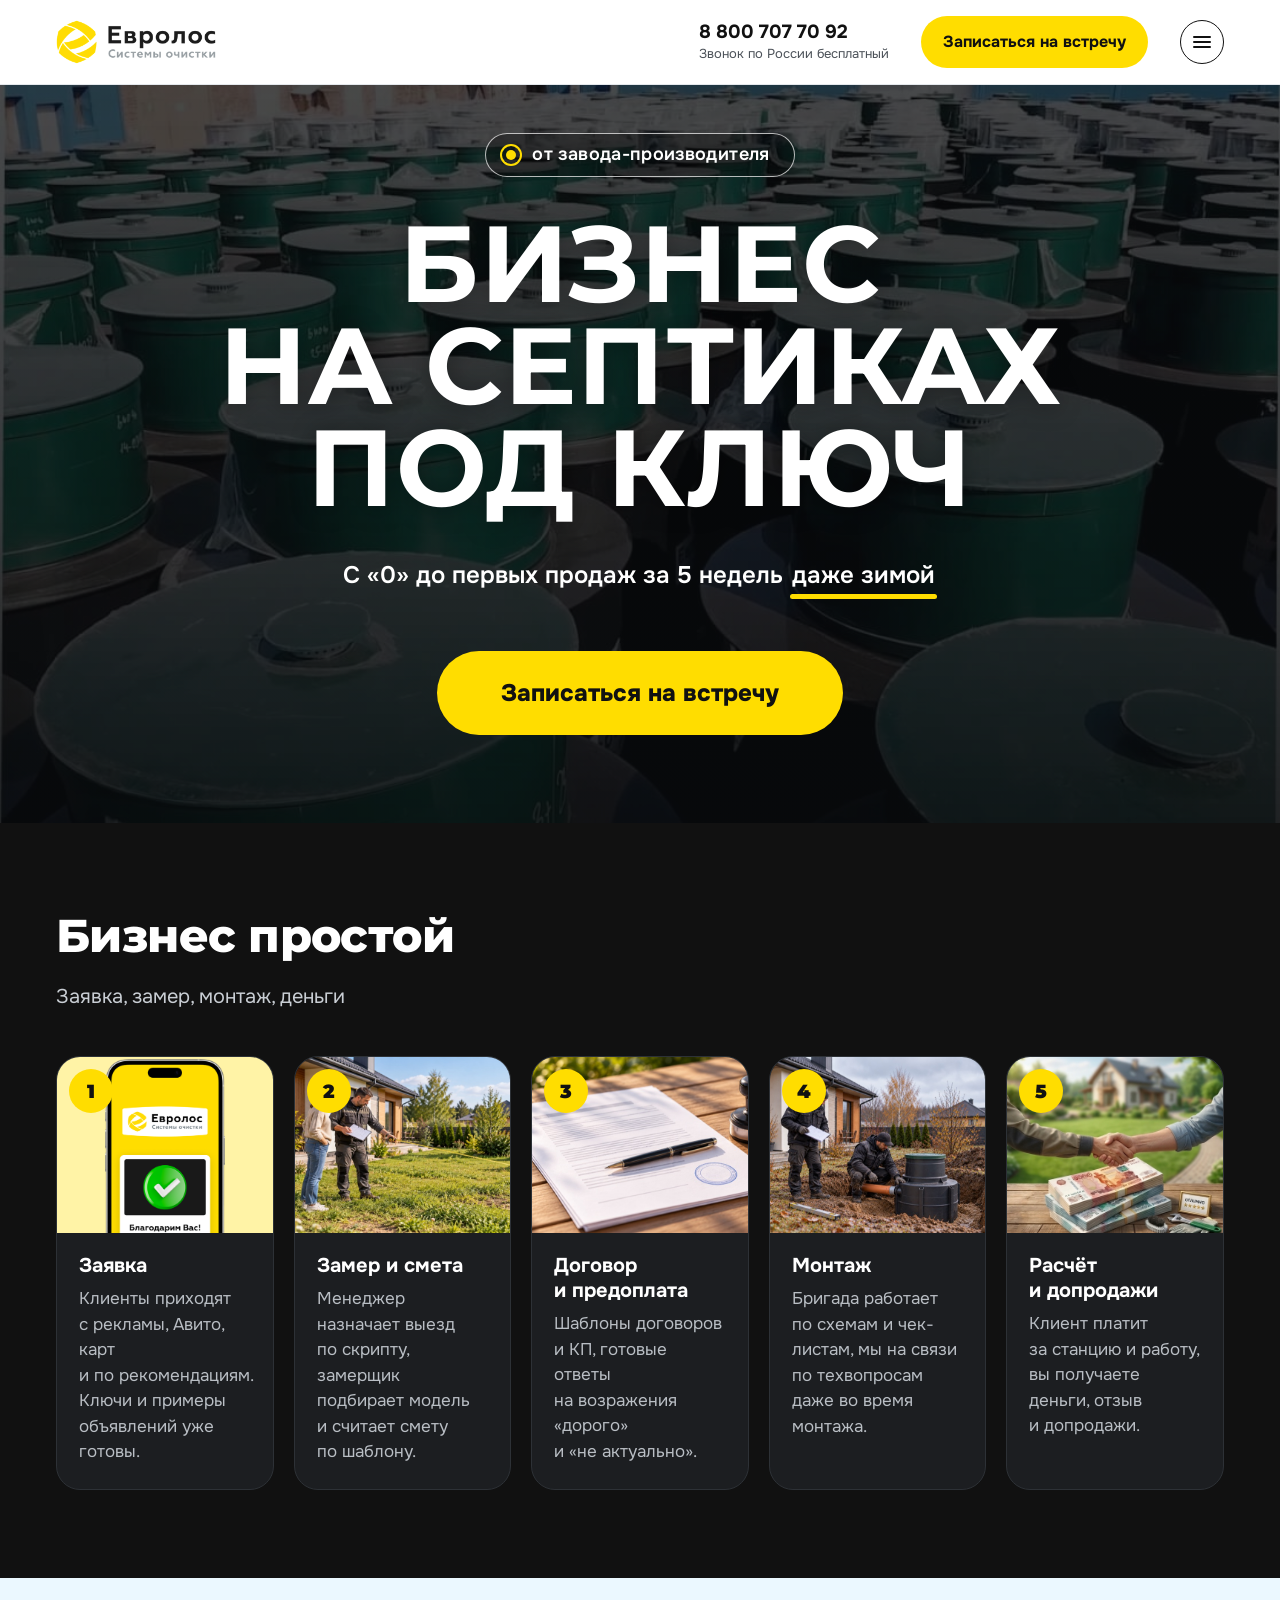
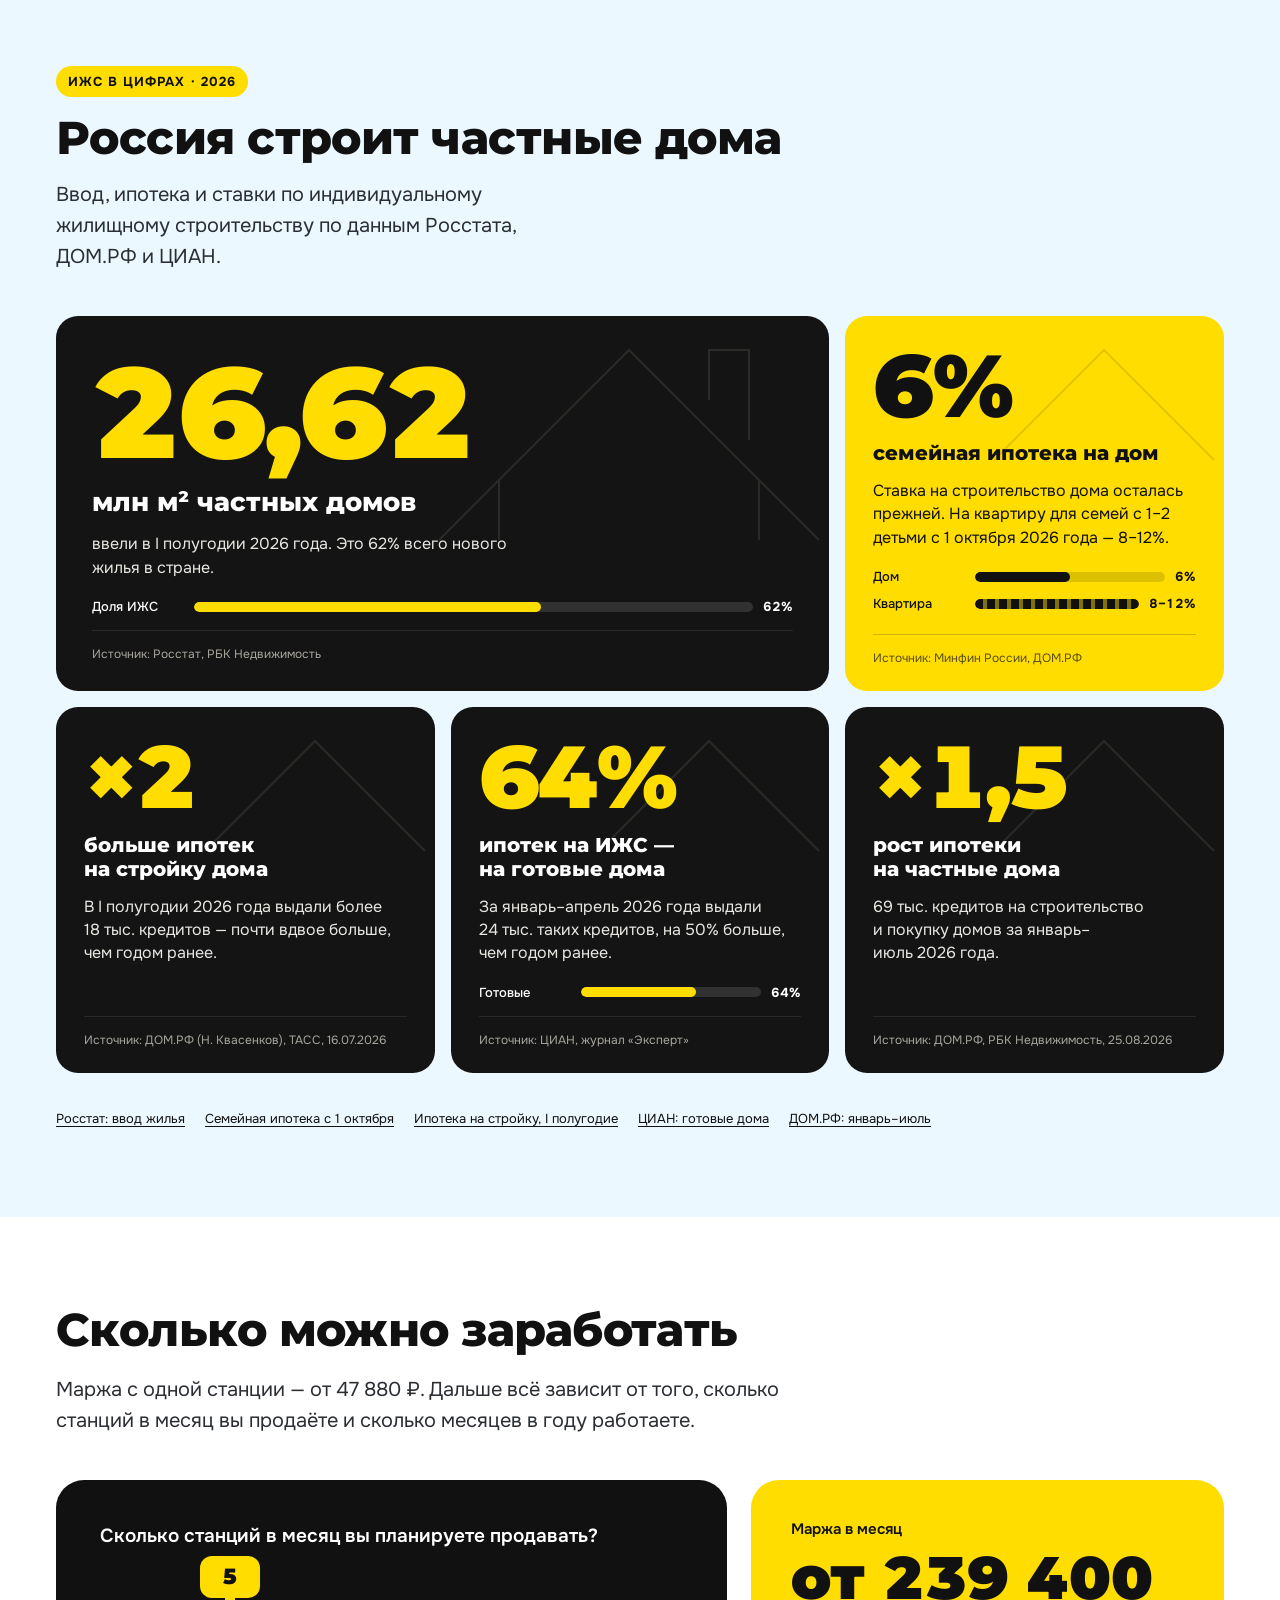
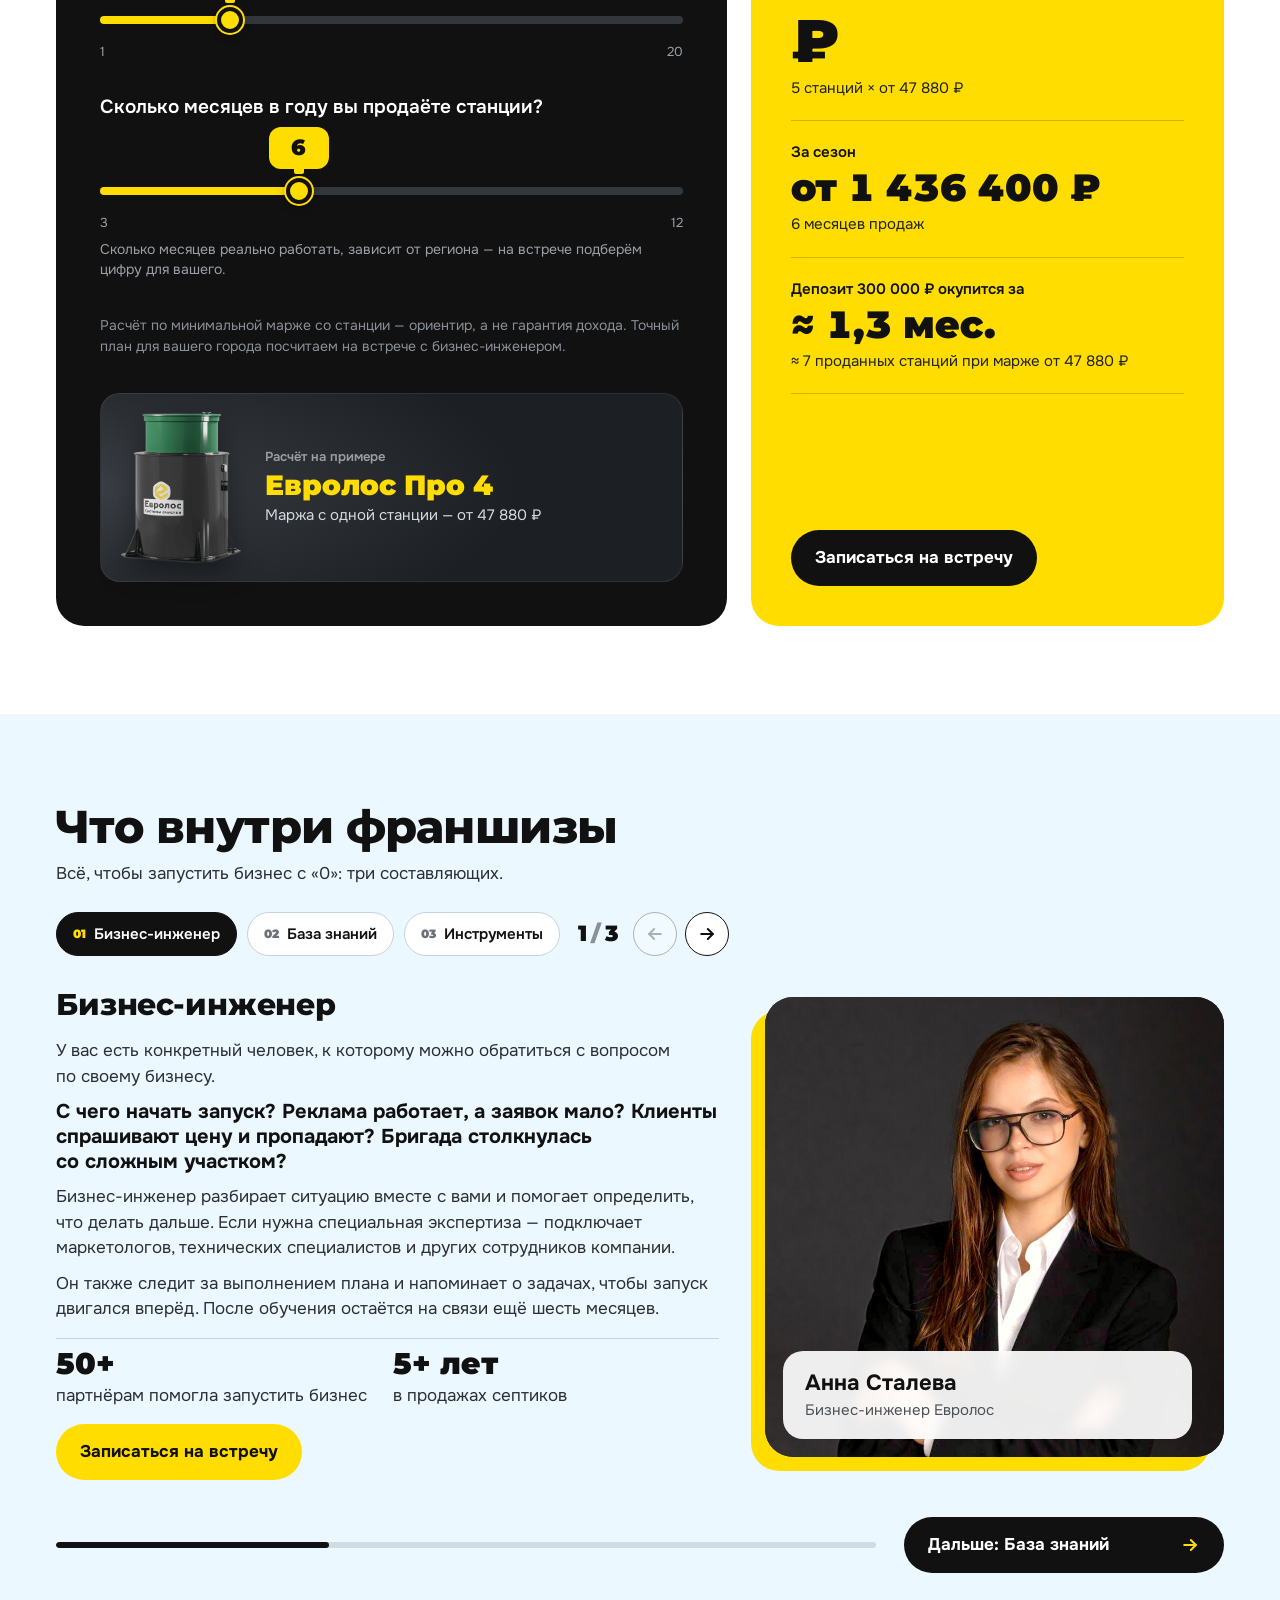
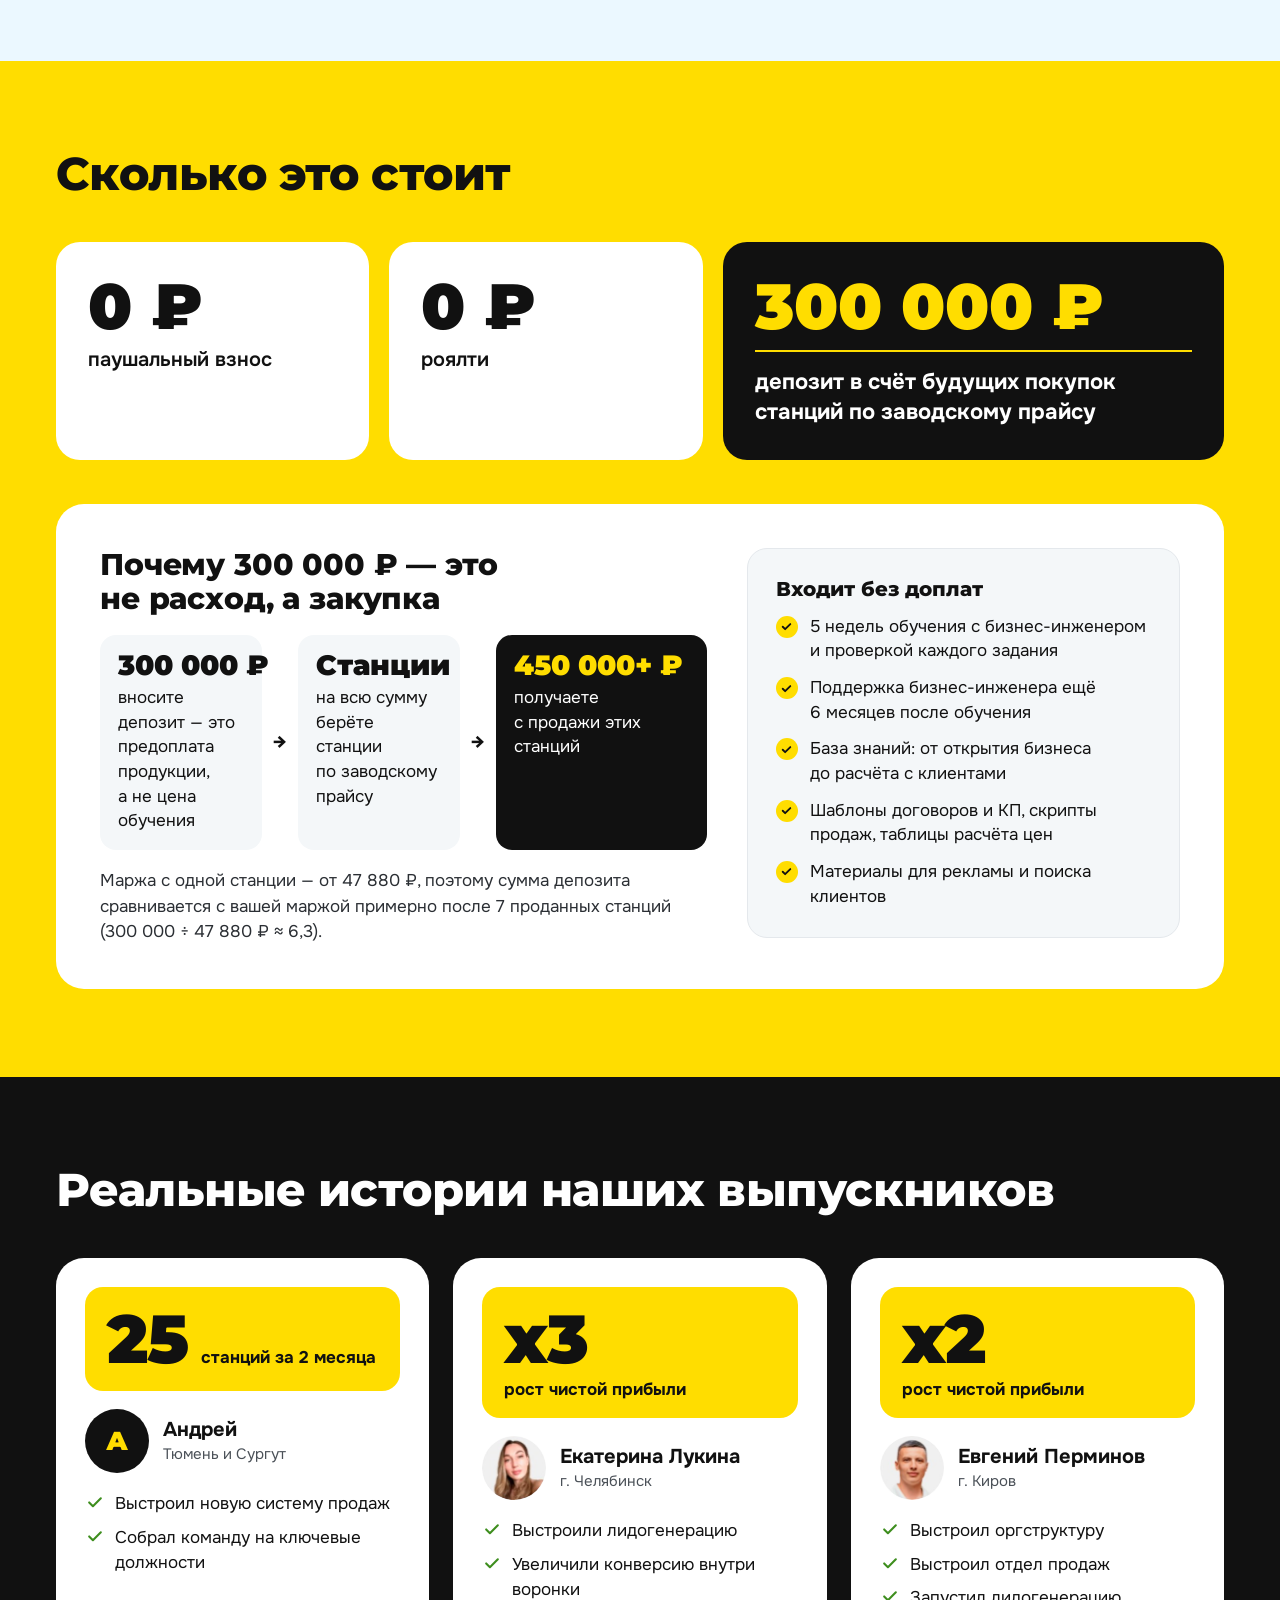
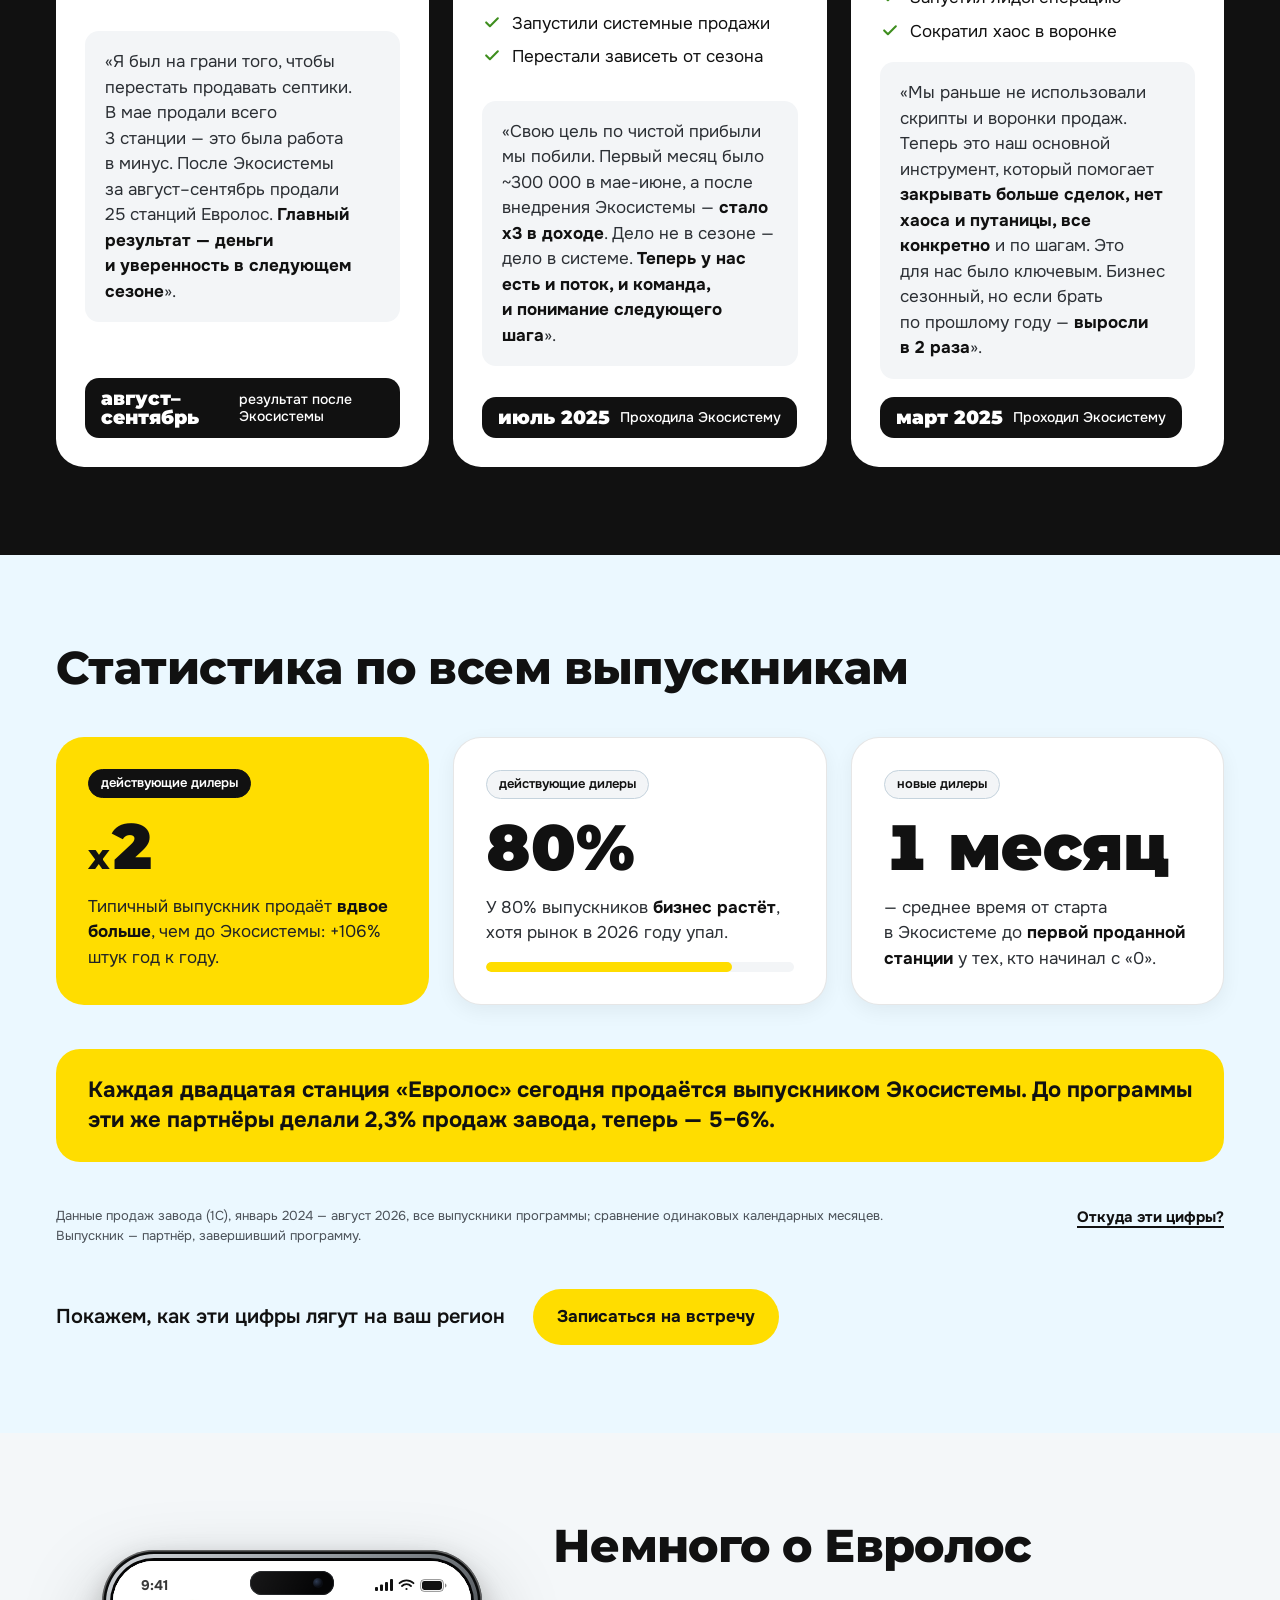
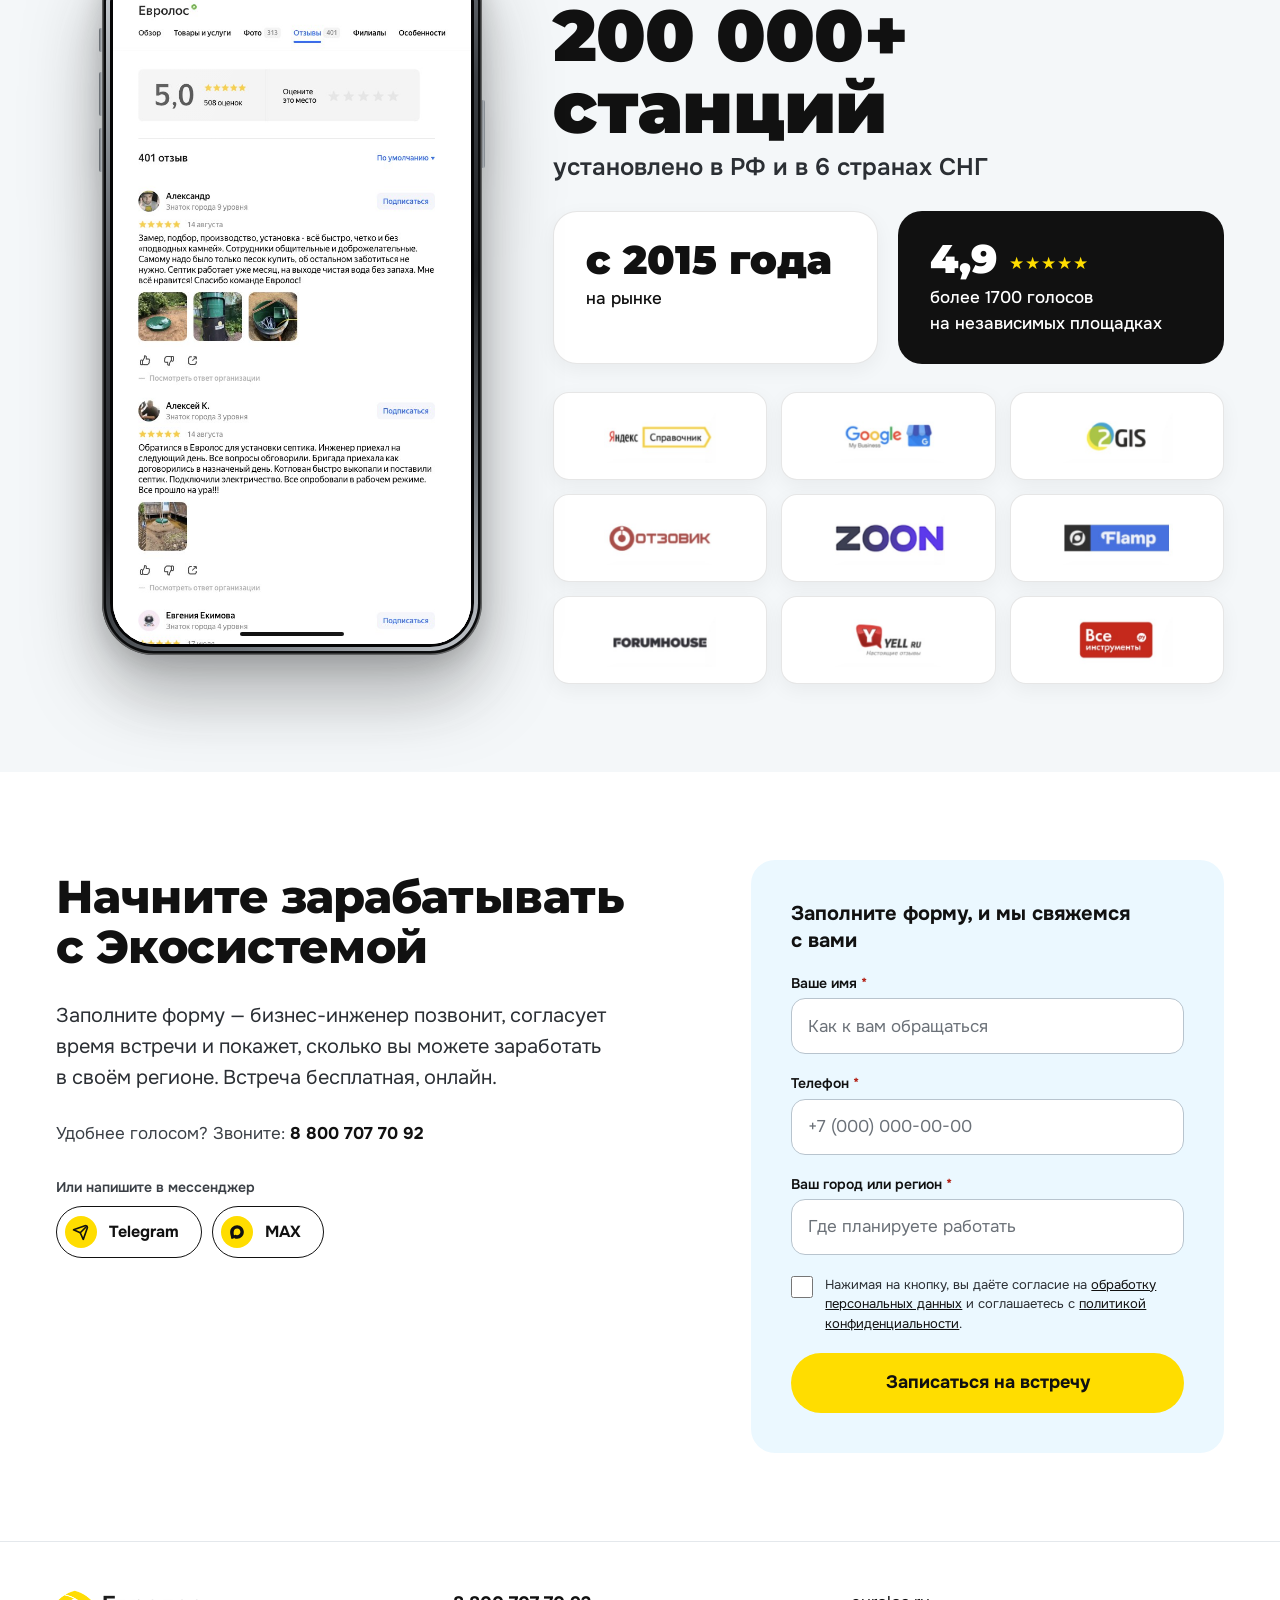
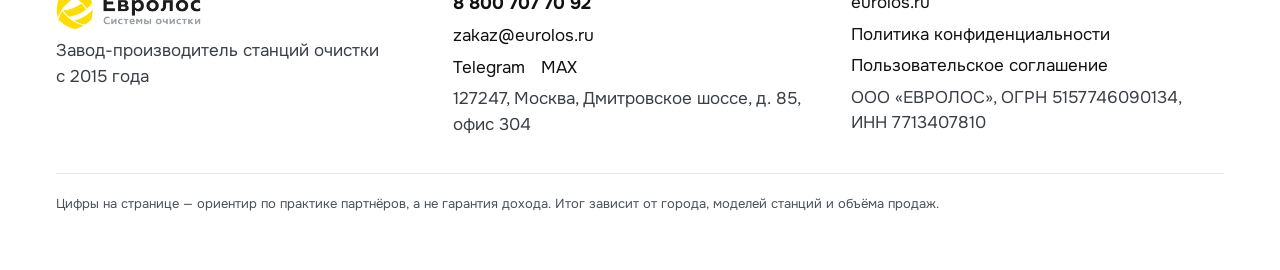
==== commit 270133fc: "Блок рынка заменён на «ИЖС в цифрах»: 5 карточек с источниками Co-Authored-By: Claude Opus 5.5 <nore" ====
--- a/index.html
+++ b/index.html
@@ -100,34 +100,73 @@
   <!-- MARKET -->
   <section class="section section--blue" id="market">
     <div class="wrap section__inner">
-      <div class="section__head">
-        <h2 class="h2 h2--sentence">Частных домов в&nbsp;России строят больше, чем квартир</h2>
-        <p class="lead">Более 20% из&nbsp;них, согласно Росстату, без&nbsp;доступа к&nbsp;канализации. Это и&nbsp;есть ваши клиенты.</p>
-      </div>
-      <div class="market-grid">
-        <article class="market-tile">
-          <img class="market-tile__bg" loading="lazy" decoding="async" src="assets/stat-village-build.jpg" alt="Коттеджный посёлок на стадии строительства">
-          <div class="market-tile__body">
-            <span class="market-tile__num"><span class="market-tile__big">26,62</span><span class="market-tile__unit">млн&nbsp;м²</span></span>
-            <span class="market-tile__text">частных домов ввели в&nbsp;1&nbsp;полугодии 2026&nbsp;года&nbsp;— это 62% всего нового жилья в&nbsp;стране</span>
-          </div>
-        </article>
-        <article class="market-tile">
-          <img class="market-tile__bg" loading="lazy" decoding="async" src="assets/stat-village-aerial.jpg" alt="Вид с высоты на коттеджный посёлок и озеро">
-          <div class="market-tile__body">
-            <span class="market-tile__num"><span class="market-tile__big">10,9</span><span class="market-tile__unit">млн</span></span>
-            <span class="market-tile__text">россиян владеют участками под&nbsp;индивидуальное жилищное строительство</span>
-          </div>
-        </article>
-        <article class="market-tile">
-          <img class="market-tile__bg" loading="lazy" decoding="async" src="assets/stat-house-modern.jpg" alt="Современный частный дом">
-          <div class="market-tile__body">
-            <span class="market-tile__num"><span class="market-tile__big">×1,5</span></span>
-            <span class="market-tile__text">во&nbsp;столько раз выросли выдачи ипотеки на&nbsp;частные дома в&nbsp;январе–июле 2026&nbsp;года к&nbsp;прошлому году</span>
-          </div>
-        </article>
-      </div>
-      <p class="footnote"><a class="footnote__link" href="https://rosstat.gov.ru/folder/14458" target="_blank" rel="noopener">Смотрите статистику на&nbsp;основании данных Росстата <span aria-hidden="true">→</span></a></p>
+      <div class="izhs-head">
+        <div>
+          <span class="izhs-eyebrow">ИЖС в&nbsp;цифрах · 2026</span>
+          <h2 class="h2 h2--sentence">Россия строит частные дома</h2>
+        </div>
+        <p class="lead izhs-lead">Ввод, ипотека и&nbsp;ставки по&nbsp;индивидуальному жилищному строительству по&nbsp;данным Росстата, ДОМ.РФ и&nbsp;ЦИАН.</p>
+      </div>
+
+      <div class="izhs-grid">
+        <article class="izhs-card izhs-card--wide">
+          <svg class="izhs-roof" viewBox="0 0 420 240" aria-hidden="true"><path d="M20 230 L210 40 L400 230 M80 170 L80 230 M340 170 L340 230 M290 90 L290 40 L330 40 L330 130"/></svg>
+          <p class="izhs-num">26,62</p>
+          <p class="izhs-unit">млн&nbsp;м² частных домов</p>
+          <p class="izhs-text">ввели в&nbsp;I&nbsp;полугодии 2026&nbsp;года. Это 62% всего нового жилья в&nbsp;стране.</p>
+          <div class="izhs-bar" aria-label="Доля ИЖС во вводе жилья">
+            <div class="izhs-bar__row"><span>Доля ИЖС</span><span class="izhs-bar__track"><span class="izhs-bar__fill" style="width:62%"></span></span><span class="izhs-bar__val">62%</span></div>
+          </div>
+          <p class="izhs-src">Источник: Росстат, РБК Недвижимость</p>
+        </article>
+
+        <article class="izhs-card izhs-card--accent">
+          <svg class="izhs-roof" viewBox="0 0 260 160" aria-hidden="true"><path d="M20 150 L130 40 L240 150"/></svg>
+          <p class="izhs-num">6%</p>
+          <p class="izhs-unit">семейная ипотека на&nbsp;дом</p>
+          <p class="izhs-text">Ставка на&nbsp;строительство дома осталась прежней. На&nbsp;квартиру для&nbsp;семей с&nbsp;1–2 детьми с&nbsp;1&nbsp;октября 2026&nbsp;года&nbsp;— 8–12%.</p>
+          <div class="izhs-bar" aria-label="Сравнение ставок">
+            <div class="izhs-bar__row"><span>Дом</span><span class="izhs-bar__track"><span class="izhs-bar__fill" style="width:50%"></span></span><span class="izhs-bar__val">6%</span></div>
+            <div class="izhs-bar__row"><span>Квартира</span><span class="izhs-bar__track"><span class="izhs-bar__fill izhs-bar__fill--range" style="width:100%"></span></span><span class="izhs-bar__val">8–12%</span></div>
+          </div>
+          <p class="izhs-src">Источник: Минфин России, ДОМ.РФ</p>
+        </article>
+
+        <article class="izhs-card">
+          <svg class="izhs-roof" viewBox="0 0 260 160" aria-hidden="true"><path d="M20 150 L130 40 L240 150"/></svg>
+          <p class="izhs-num">×2</p>
+          <p class="izhs-unit">больше ипотек на&nbsp;стройку дома</p>
+          <p class="izhs-text">В&nbsp;I&nbsp;полугодии 2026&nbsp;года выдали более 18&nbsp;тыс. кредитов&nbsp;— почти вдвое больше, чем годом ранее.</p>
+          <p class="izhs-src">Источник: ДОМ.РФ (Н.&nbsp;Квасенков), ТАСС, 16.07.2026</p>
+        </article>
+
+        <article class="izhs-card">
+          <svg class="izhs-roof" viewBox="0 0 260 160" aria-hidden="true"><path d="M20 150 L130 40 L240 150"/></svg>
+          <p class="izhs-num">64%</p>
+          <p class="izhs-unit">ипотек на&nbsp;ИЖС&nbsp;— на&nbsp;готовые дома</p>
+          <p class="izhs-text">За&nbsp;январь–апрель 2026&nbsp;года выдали 24&nbsp;тыс. таких кредитов, на&nbsp;50% больше, чем годом ранее.</p>
+          <div class="izhs-bar" aria-label="Доля готовых домов в ипотеке ИЖС">
+            <div class="izhs-bar__row"><span>Готовые</span><span class="izhs-bar__track"><span class="izhs-bar__fill" style="width:64%"></span></span><span class="izhs-bar__val">64%</span></div>
+          </div>
+          <p class="izhs-src">Источник: ЦИАН, журнал «Эксперт»</p>
+        </article>
+
+        <article class="izhs-card">
+          <svg class="izhs-roof" viewBox="0 0 260 160" aria-hidden="true"><path d="M20 150 L130 40 L240 150"/></svg>
+          <p class="izhs-num">×1,5</p>
+          <p class="izhs-unit">рост ипотеки на&nbsp;частные дома</p>
+          <p class="izhs-text">69&nbsp;тыс. кредитов на&nbsp;строительство и&nbsp;покупку домов за&nbsp;январь–июль 2026&nbsp;года.</p>
+          <p class="izhs-src">Источник: ДОМ.РФ, РБК Недвижимость, 25.08.2026</p>
+        </article>
+      </div>
+
+      <div class="izhs-notes">
+        <a href="https://realty.rbc.ru/news/6a573d009a79475fb7d146b2" target="_blank" rel="noopener">Росстат: ввод жилья</a>
+        <a href="https://xn--h1alcedd.xn--d1aqf.xn--p1ai/news/semeynaya-ipoteka-aktualnye-usloviya-na-noyabr-2026/" target="_blank" rel="noopener">Семейная ипотека с&nbsp;1&nbsp;октября</a>
+        <a href="https://investfuture.ru/articles/kvasenkov-soobschil-o-roste-vydachi-ipotek-na-i-zh-s-37297840" target="_blank" rel="noopener">Ипотека на&nbsp;стройку, I&nbsp;полугодие</a>
+        <a href="https://expert.ru/nedvizhimost/individualnoe-zhile-stremitsya-k-tipovomu" target="_blank" rel="noopener">ЦИАН: готовые дома</a>
+        <a href="https://realty.rbc.ru/news/6a8d69259a794769ee3b37b8" target="_blank" rel="noopener">ДОМ.РФ: январь–июль</a>
+      </div>
     </div>
   </section>
 
--- a/styles.css
+++ b/styles.css
@@ -1566,3 +1566,47 @@
   .hero__center .badge--light .badge__dot{width:18px;height:18px}
   .hero__center > .hero__slogan{font-size:24px}
 }
+
+/* --- Рынок: «ИЖС в цифрах» — сетка 3×2, чёрные карточки, жёлтые цифры --- */
+.izhs-head{display:flex;flex-wrap:wrap;justify-content:space-between;align-items:flex-end;gap:16px 40px}
+.izhs-eyebrow{display:inline-block;margin-bottom:16px;padding:6px 12px;border-radius:999px;background:var(--yellow);color:var(--ink);font-weight:700;font-size:13px;letter-spacing:.08em;text-transform:uppercase}
+.izhs-lead{max-width:40ch}
+.izhs-grid{display:grid;grid-template-columns:1fr;gap:16px}
+.izhs-card{position:relative;overflow:hidden;isolation:isolate;display:flex;flex-direction:column;gap:14px;min-width:0;padding:26px 22px 22px;border-radius:22px;background:#141414;color:#fff}
+.izhs-card--accent{background:var(--yellow);color:var(--ink)}
+.izhs-card > :not(.izhs-roof){position:relative}
+.izhs-roof{position:absolute;right:-10px;top:-6px;z-index:-1;width:200px;height:130px;pointer-events:none}
+.izhs-roof path{fill:none;stroke:#2A2A26;stroke-width:2}
+.izhs-card--wide .izhs-roof{width:260px;height:160px}
+.izhs-card--accent .izhs-roof path{stroke:rgba(17,17,17,.12)}
+.izhs-num{margin:0;font-family:var(--font-head);font-weight:900;font-size:clamp(56px,7vw,88px);line-height:.95;letter-spacing:-.03em;color:var(--yellow);font-variant-numeric:tabular-nums}
+.izhs-card--accent .izhs-num{color:var(--ink)}
+.izhs-unit{margin:0;font-family:var(--font-head);font-weight:800;font-size:20px;line-height:1.2;text-wrap:balance}
+.izhs-text{margin:0;max-width:44ch;font-size:16px;line-height:1.45;color:#E8E7E2;text-wrap:pretty}
+.izhs-card--accent .izhs-text{color:var(--ink)}
+.izhs-bar{display:grid;gap:8px;margin-top:4px}
+.izhs-bar__row{display:grid;grid-template-columns:92px 1fr auto;align-items:center;gap:10px;font-size:13px;font-weight:500}
+.izhs-bar__track{height:10px;border-radius:999px;background:rgba(255,255,255,.12);overflow:hidden}
+.izhs-card--accent .izhs-bar__track{background:rgba(17,17,17,.14)}
+.izhs-bar__fill{display:block;height:100%;border-radius:999px;background:var(--yellow)}
+.izhs-card--accent .izhs-bar__fill{background:var(--ink)}
+.izhs-bar__fill--range{background:repeating-linear-gradient(90deg,var(--ink) 0 8px,rgba(17,17,17,.45) 8px 12px)!important}
+.izhs-bar__val{font-weight:700;font-variant-numeric:tabular-nums}
+.izhs-src{margin:auto 0 0;padding-top:14px;border-top:1px solid #2A2A26;font-size:12px;color:#A8A69E}
+.izhs-card--accent .izhs-src{border-top-color:rgba(17,17,17,.2);color:rgba(17,17,17,.7)}
+.izhs-notes{display:flex;flex-wrap:wrap;gap:6px 20px;margin-top:-8px;font-size:13px;color:var(--muted)}
+.izhs-notes a{color:var(--ink);text-decoration:underline;text-underline-offset:3px}
+.izhs-notes a:focus-visible{outline:2px solid var(--ink);outline-offset:2px}
+@media (min-width:621px){
+  .izhs-grid{grid-template-columns:repeat(2,minmax(0,1fr))}
+  .izhs-card--wide{grid-column:span 2}
+  .izhs-card{padding:28px 28px 24px}
+}
+@media (min-width:901px){
+  .izhs-grid{grid-template-columns:repeat(3,minmax(0,1fr))}
+  .izhs-card--wide{padding:36px 36px 28px}
+  .izhs-card--wide .izhs-roof{width:420px;height:240px}
+  .izhs-card--wide .izhs-num{font-size:clamp(72px,10vw,136px)}
+  .izhs-card--wide .izhs-unit{font-size:26px}
+  .izhs-roof{width:260px;height:160px}
+}
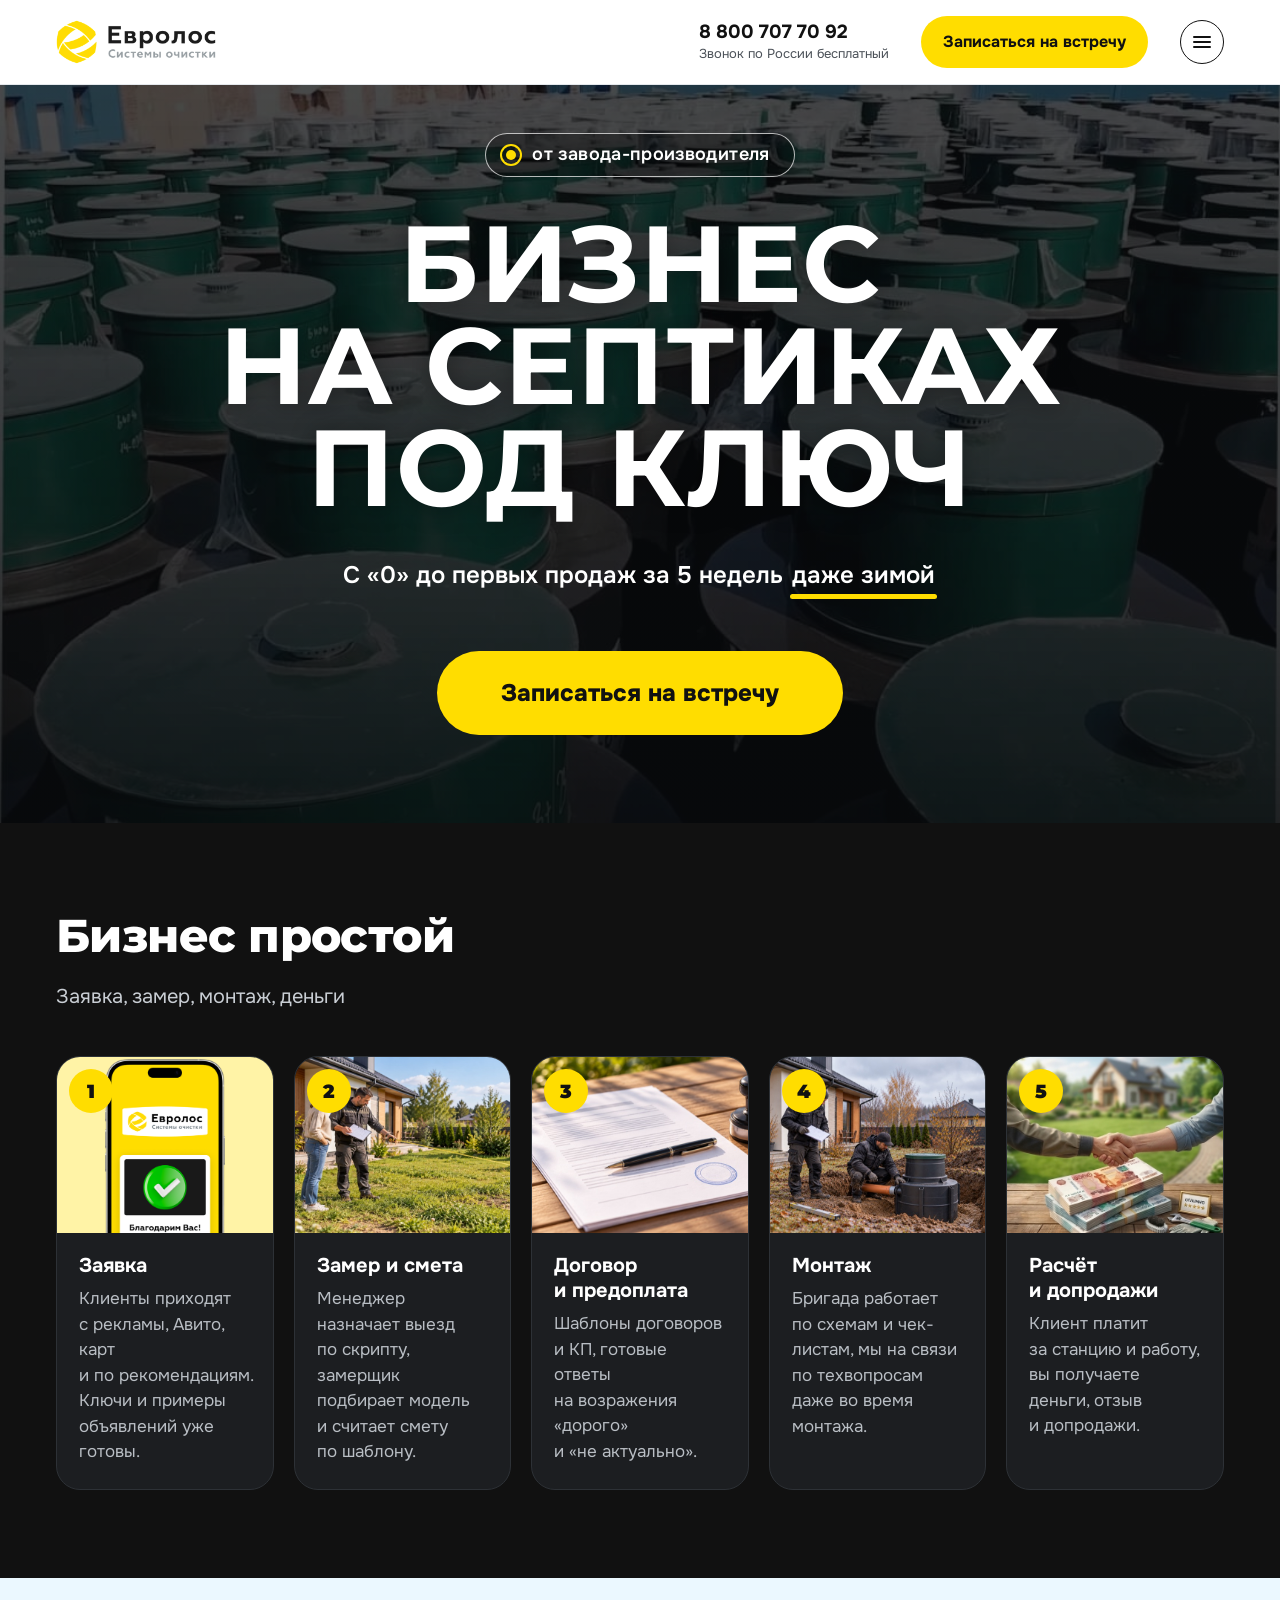
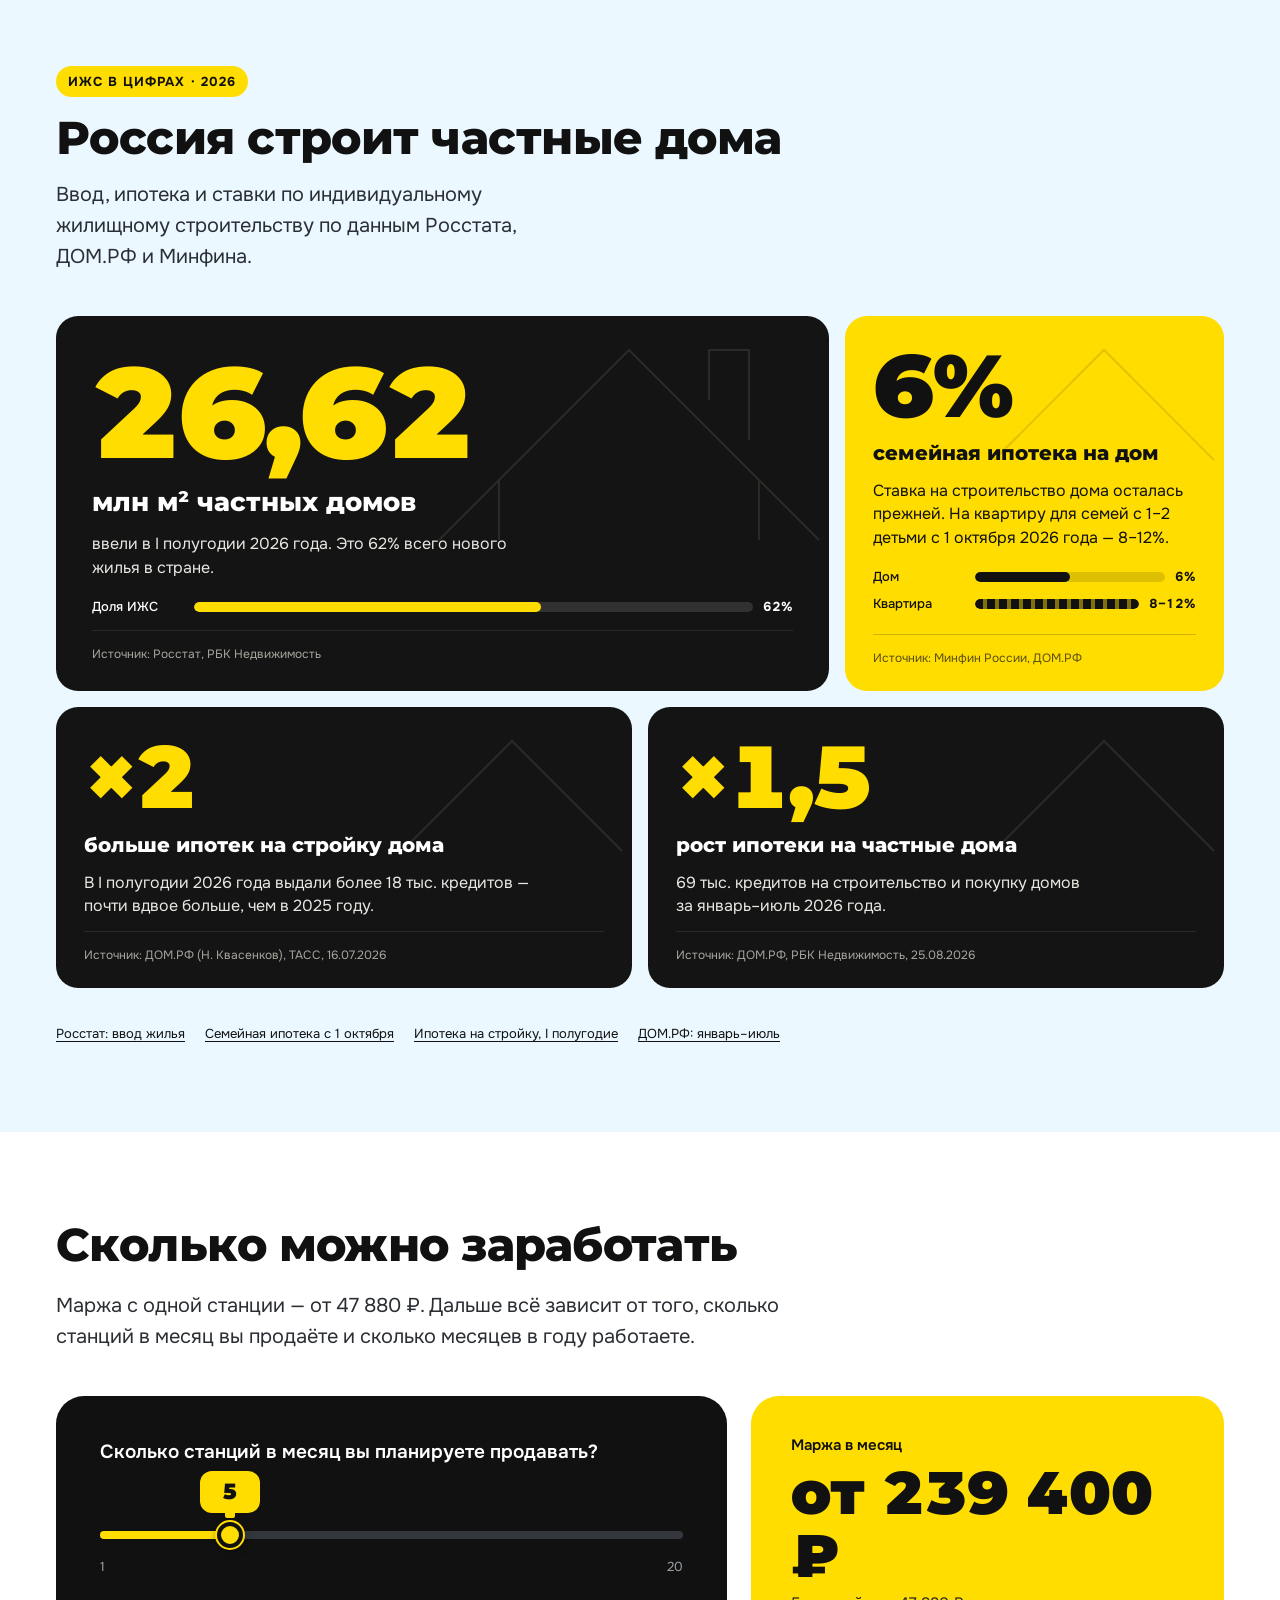
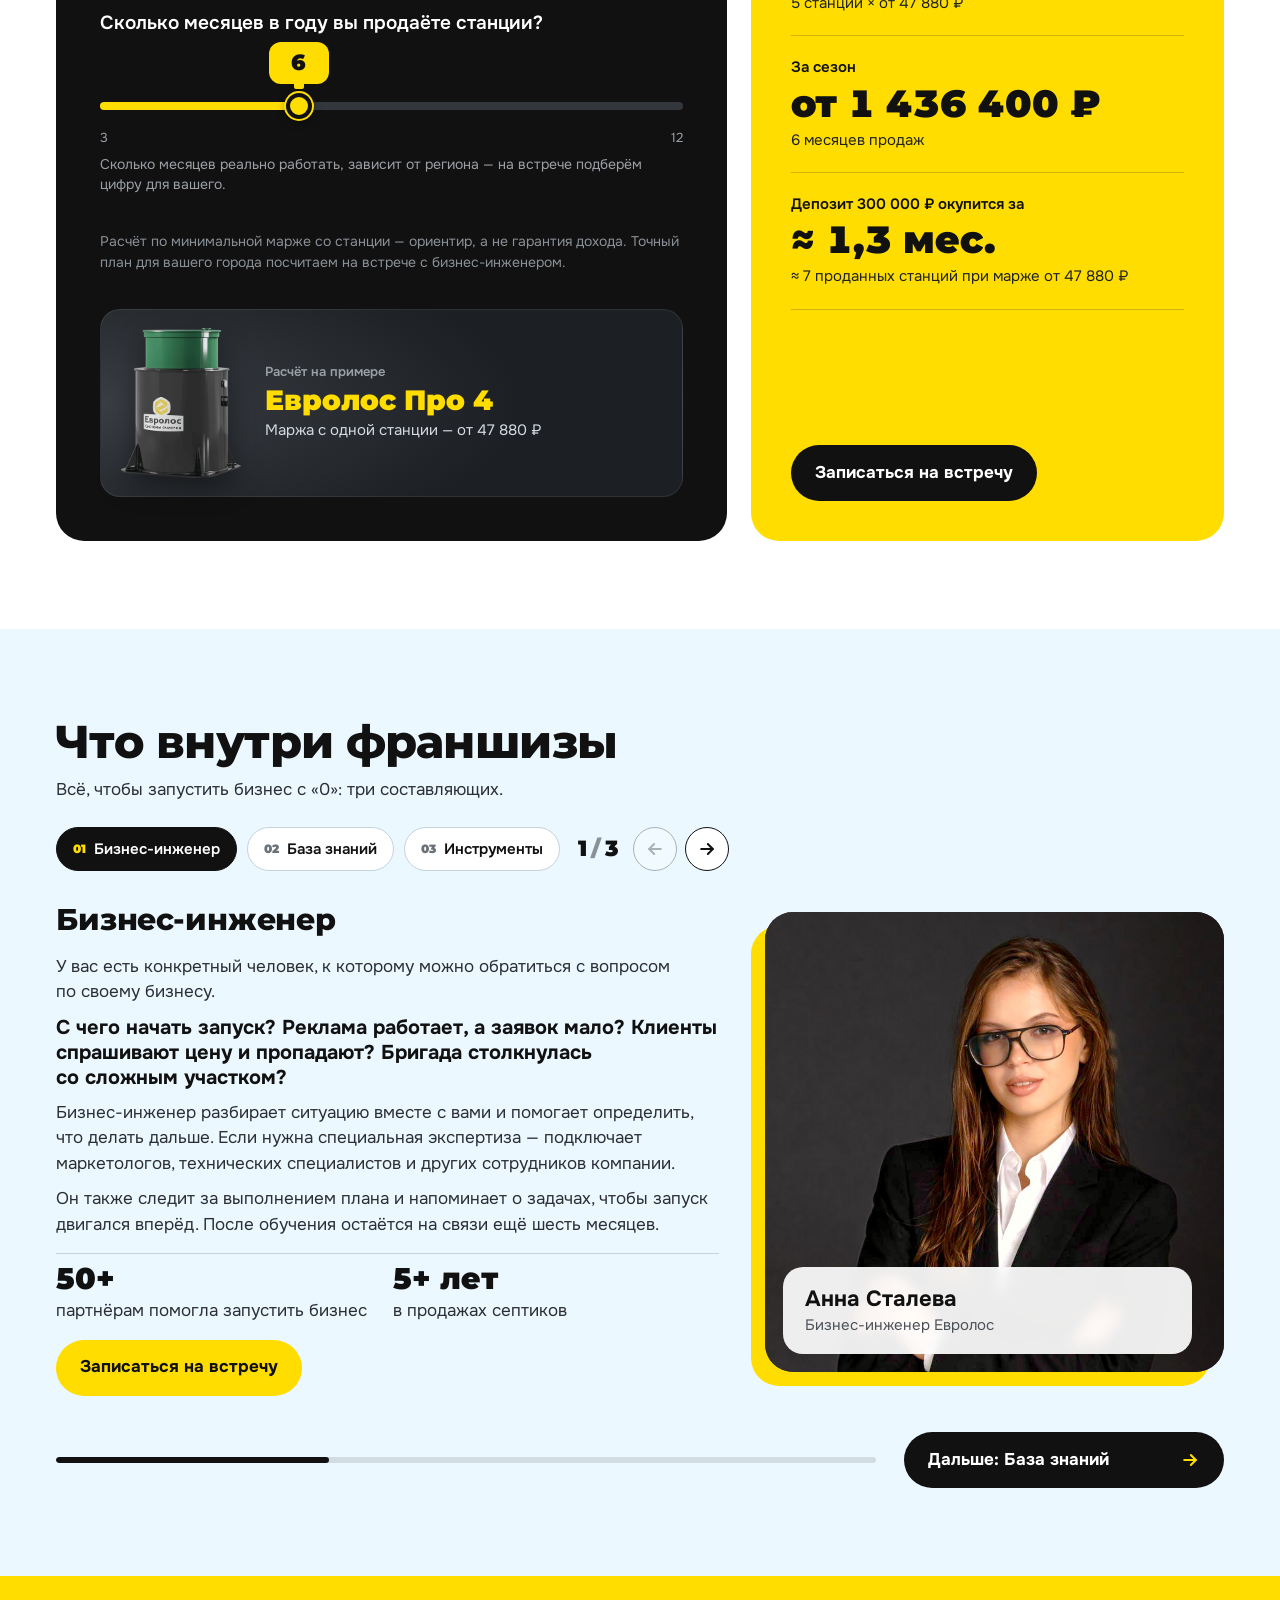
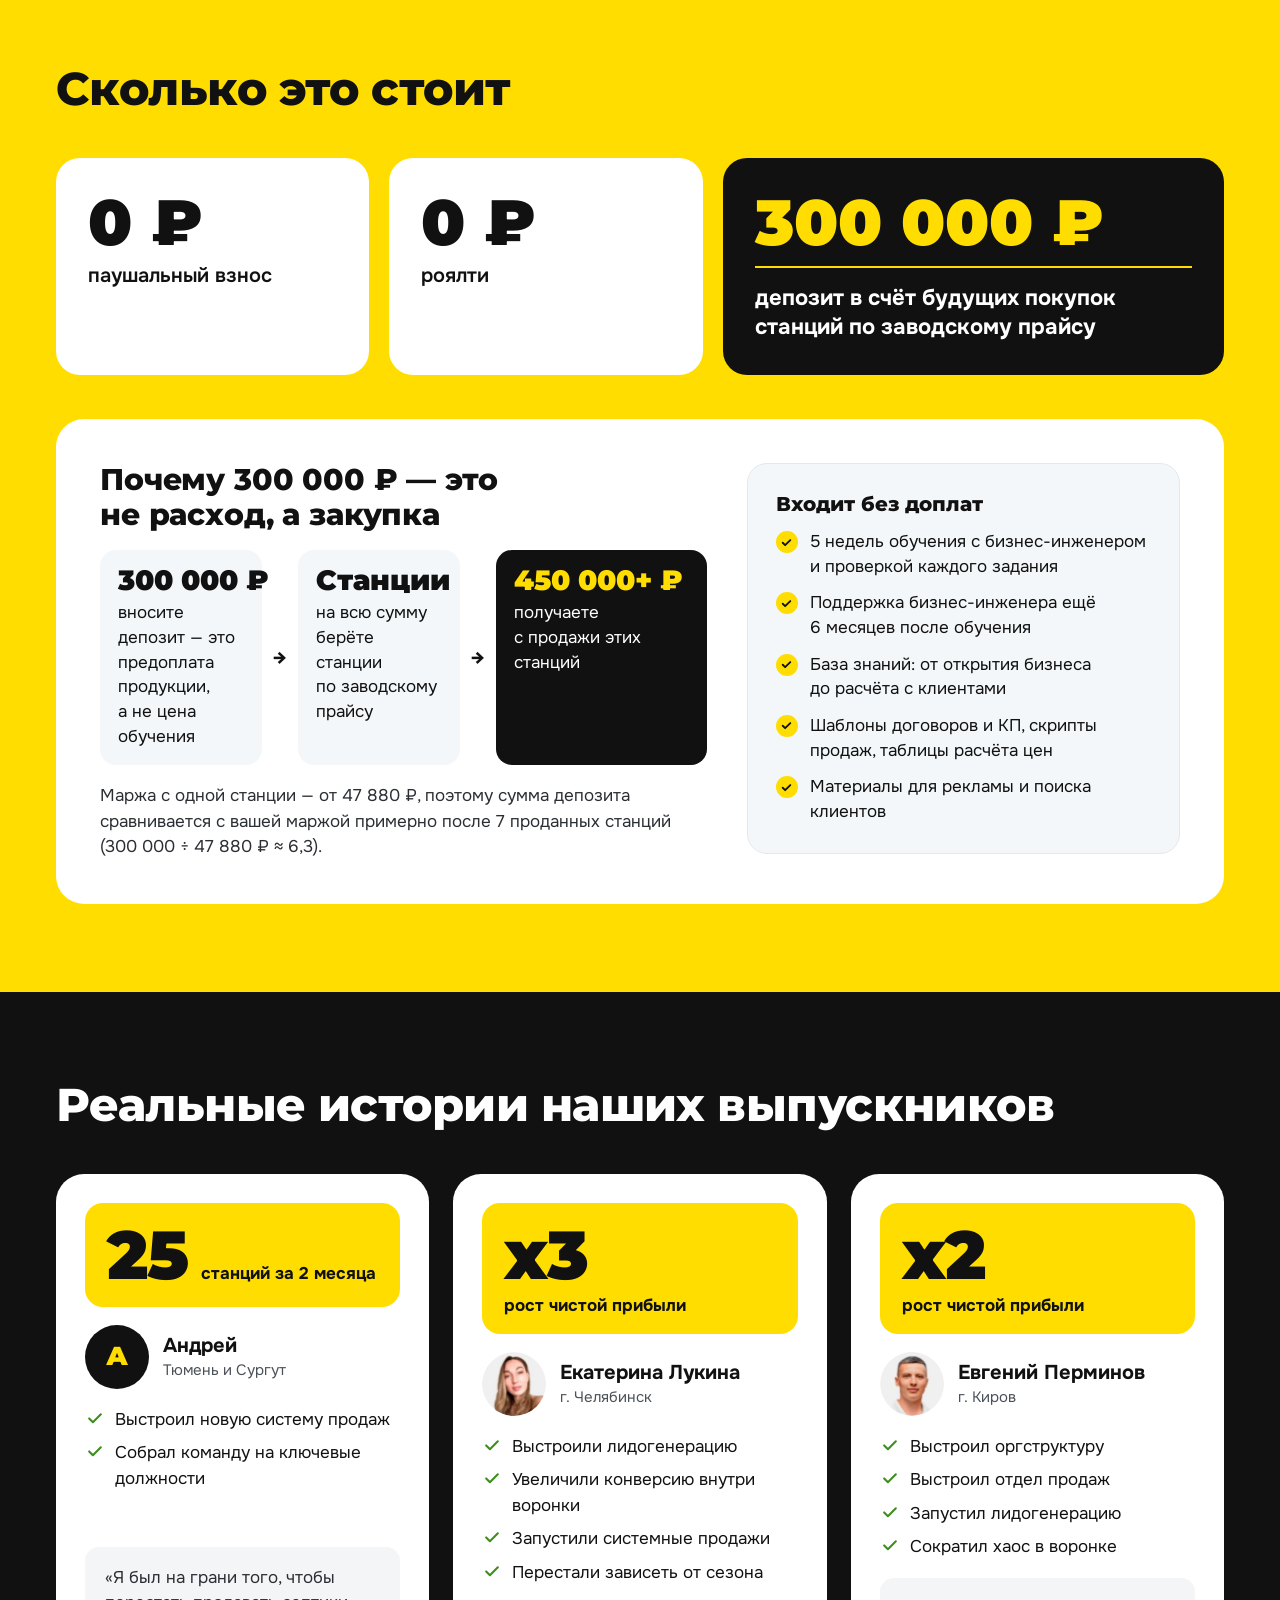
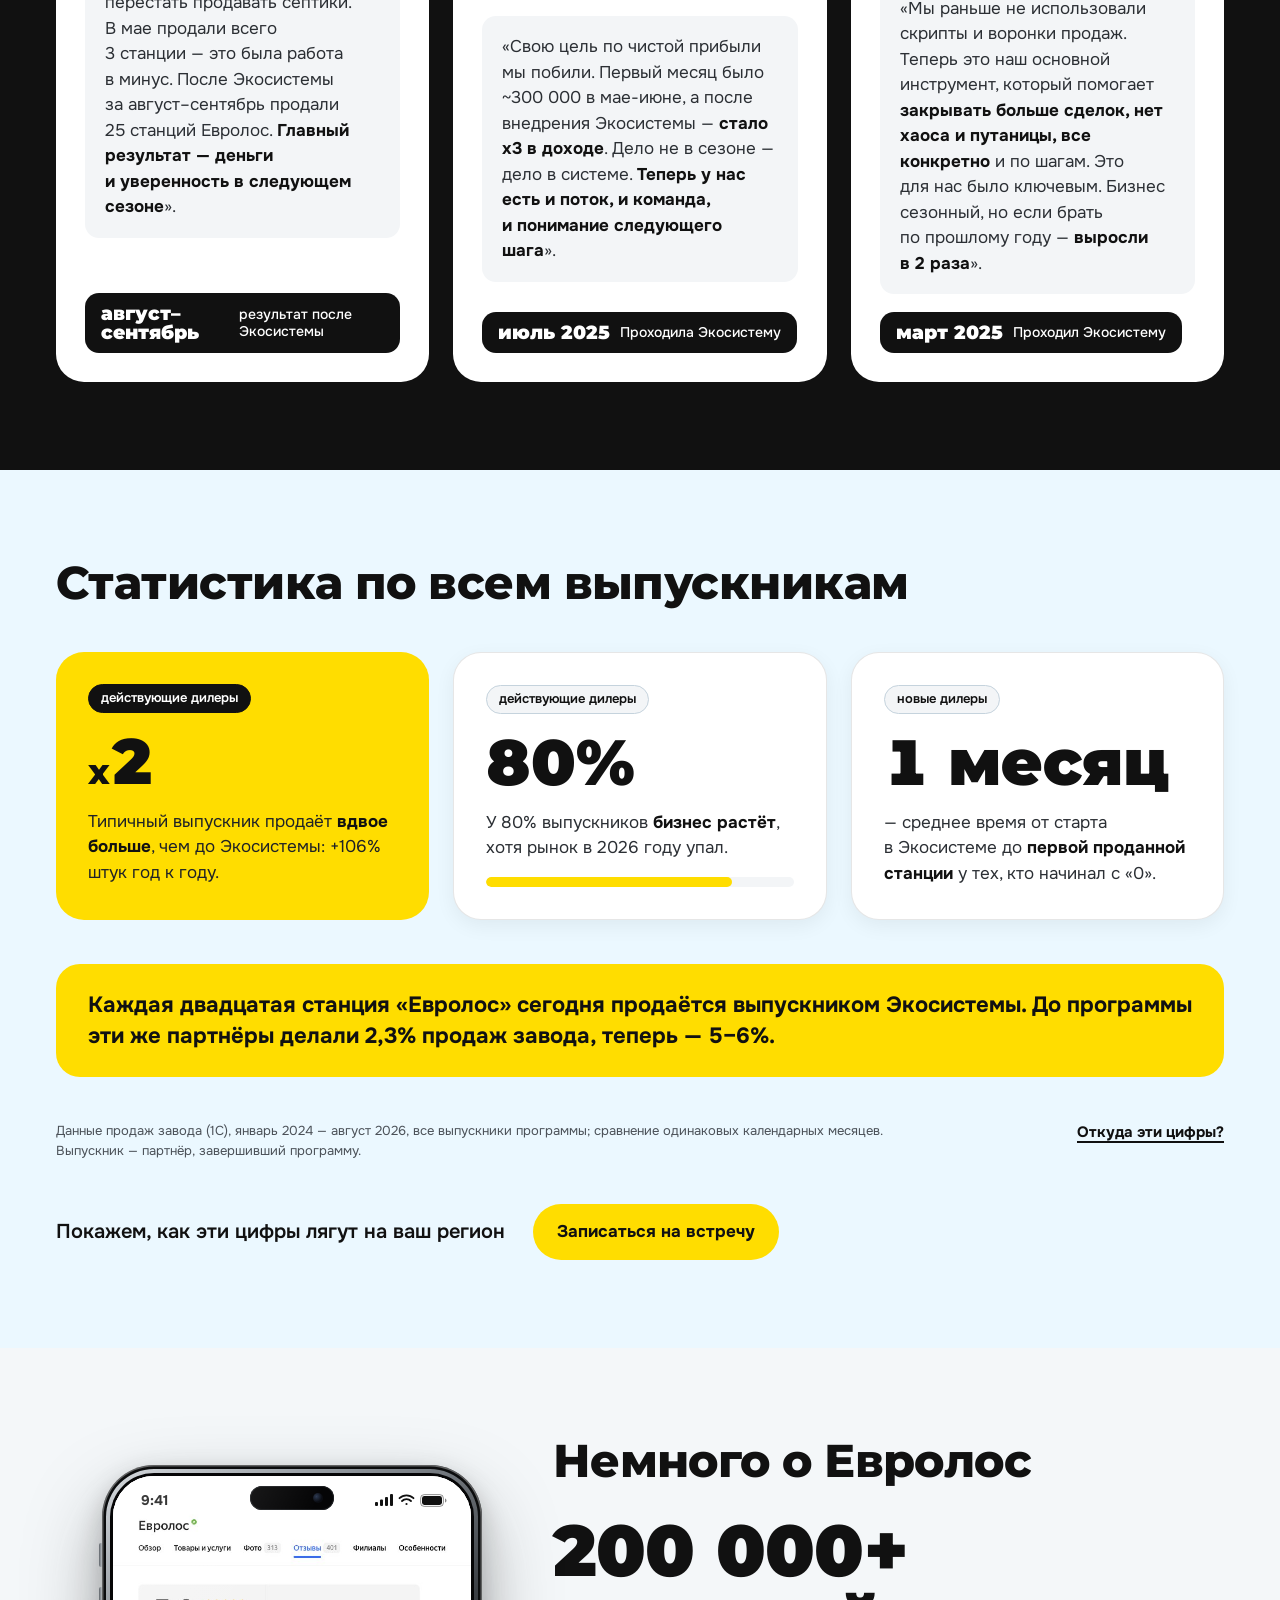
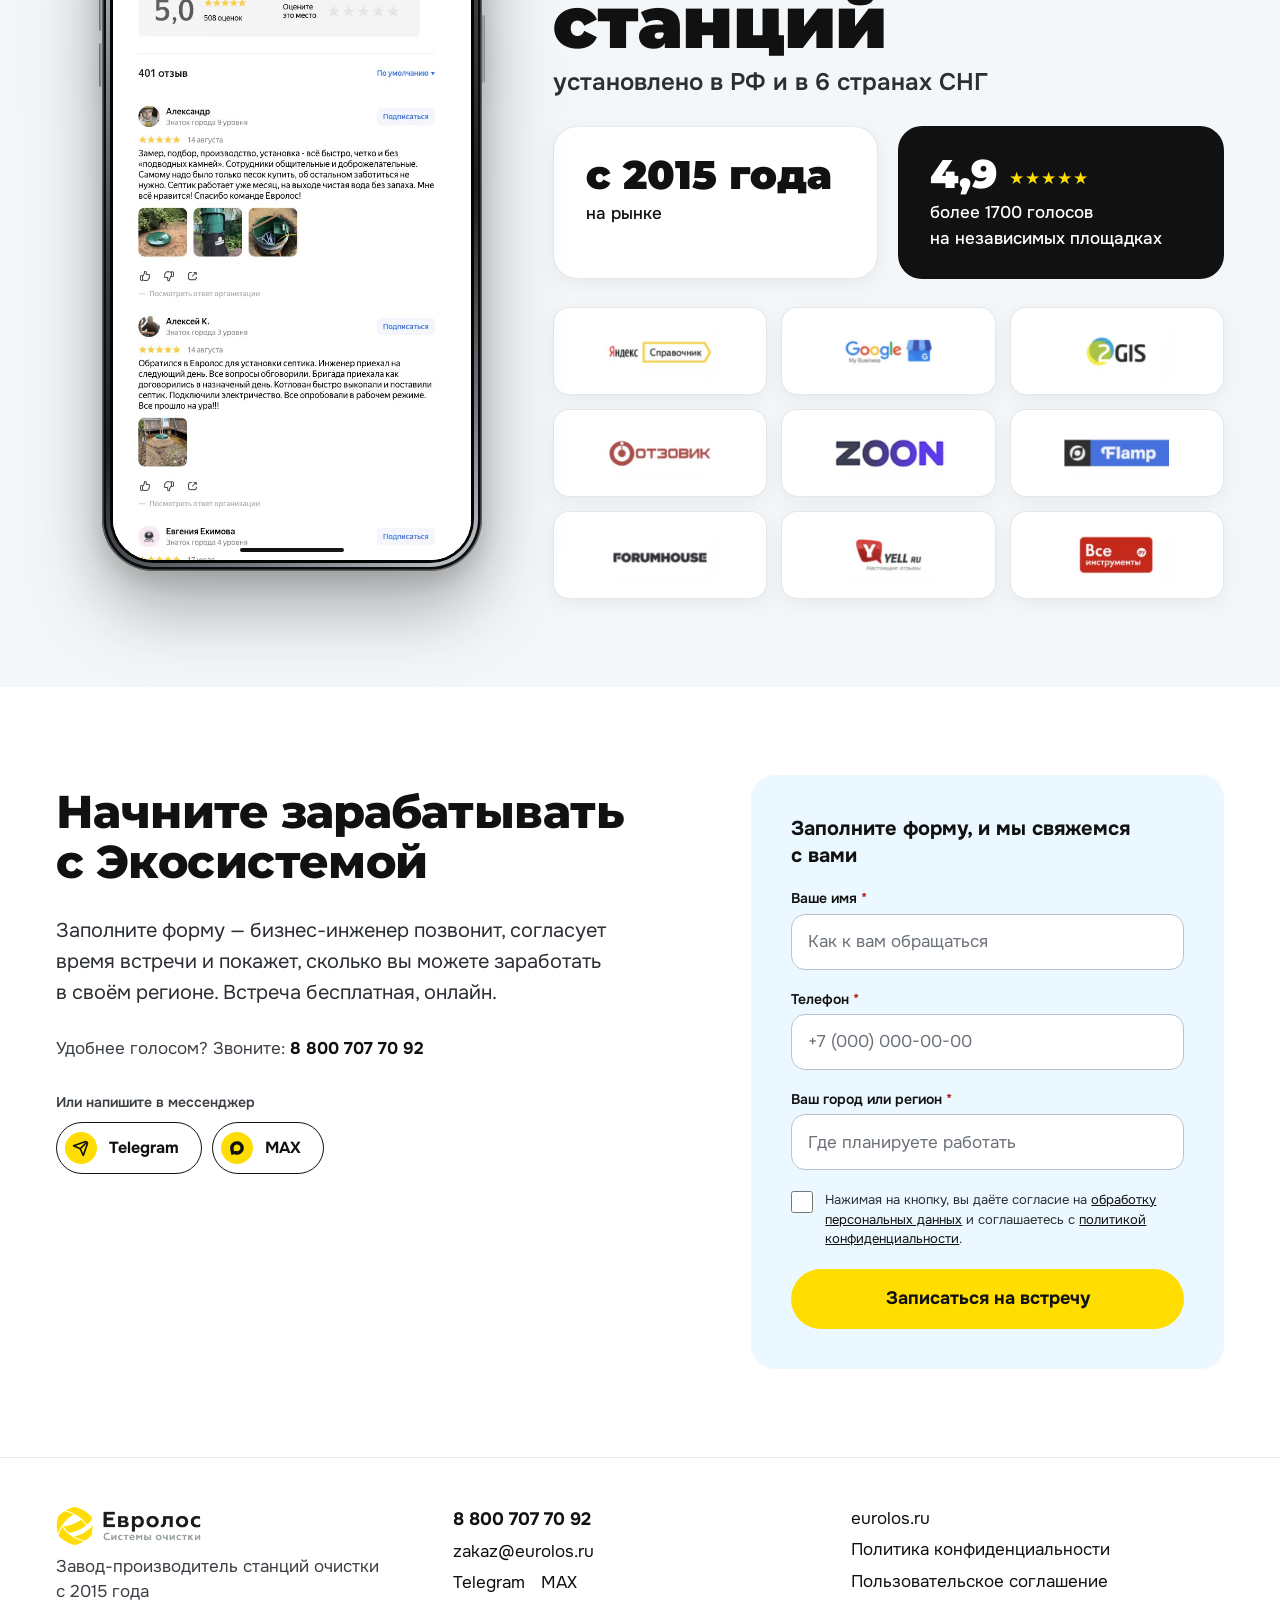
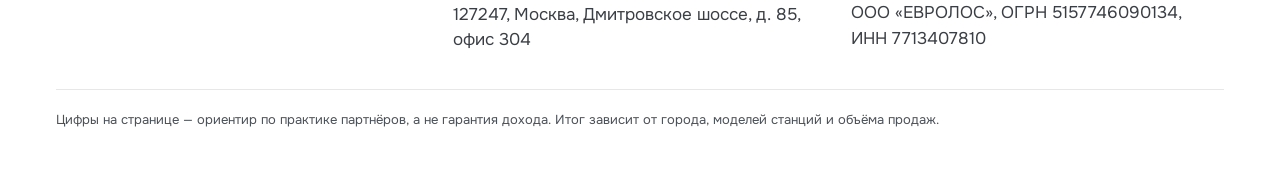
==== commit e1b1d104: "ИЖС в цифрах: убрана карточка 64%, текст «чем в 2025 году», сетка 4 карточки Co-Authored-By: Claude " ====
--- a/index.html
+++ b/index.html
@@ -105,7 +105,7 @@
           <span class="izhs-eyebrow">ИЖС в&nbsp;цифрах · 2026</span>
           <h2 class="h2 h2--sentence">Россия строит частные дома</h2>
         </div>
-        <p class="lead izhs-lead">Ввод, ипотека и&nbsp;ставки по&nbsp;индивидуальному жилищному строительству по&nbsp;данным Росстата, ДОМ.РФ и&nbsp;ЦИАН.</p>
+        <p class="lead izhs-lead">Ввод, ипотека и&nbsp;ставки по&nbsp;индивидуальному жилищному строительству по&nbsp;данным Росстата, ДОМ.РФ и&nbsp;Минфина.</p>
       </div>
 
       <div class="izhs-grid">
@@ -136,20 +136,10 @@
           <svg class="izhs-roof" viewBox="0 0 260 160" aria-hidden="true"><path d="M20 150 L130 40 L240 150"/></svg>
           <p class="izhs-num">×2</p>
           <p class="izhs-unit">больше ипотек на&nbsp;стройку дома</p>
-          <p class="izhs-text">В&nbsp;I&nbsp;полугодии 2026&nbsp;года выдали более 18&nbsp;тыс. кредитов&nbsp;— почти вдвое больше, чем годом ранее.</p>
+          <p class="izhs-text">В&nbsp;I&nbsp;полугодии 2026&nbsp;года выдали более 18&nbsp;тыс. кредитов&nbsp;— почти вдвое больше, чем в&nbsp;2025&nbsp;году.</p>
           <p class="izhs-src">Источник: ДОМ.РФ (Н.&nbsp;Квасенков), ТАСС, 16.07.2026</p>
         </article>
 
-        <article class="izhs-card">
-          <svg class="izhs-roof" viewBox="0 0 260 160" aria-hidden="true"><path d="M20 150 L130 40 L240 150"/></svg>
-          <p class="izhs-num">64%</p>
-          <p class="izhs-unit">ипотек на&nbsp;ИЖС&nbsp;— на&nbsp;готовые дома</p>
-          <p class="izhs-text">За&nbsp;январь–апрель 2026&nbsp;года выдали 24&nbsp;тыс. таких кредитов, на&nbsp;50% больше, чем годом ранее.</p>
-          <div class="izhs-bar" aria-label="Доля готовых домов в ипотеке ИЖС">
-            <div class="izhs-bar__row"><span>Готовые</span><span class="izhs-bar__track"><span class="izhs-bar__fill" style="width:64%"></span></span><span class="izhs-bar__val">64%</span></div>
-          </div>
-          <p class="izhs-src">Источник: ЦИАН, журнал «Эксперт»</p>
-        </article>
 
         <article class="izhs-card">
           <svg class="izhs-roof" viewBox="0 0 260 160" aria-hidden="true"><path d="M20 150 L130 40 L240 150"/></svg>
@@ -164,7 +154,6 @@
         <a href="https://realty.rbc.ru/news/6a573d009a79475fb7d146b2" target="_blank" rel="noopener">Росстат: ввод жилья</a>
         <a href="https://xn--h1alcedd.xn--d1aqf.xn--p1ai/news/semeynaya-ipoteka-aktualnye-usloviya-na-noyabr-2026/" target="_blank" rel="noopener">Семейная ипотека с&nbsp;1&nbsp;октября</a>
         <a href="https://investfuture.ru/articles/kvasenkov-soobschil-o-roste-vydachi-ipotek-na-i-zh-s-37297840" target="_blank" rel="noopener">Ипотека на&nbsp;стройку, I&nbsp;полугодие</a>
-        <a href="https://expert.ru/nedvizhimost/individualnoe-zhile-stremitsya-k-tipovomu" target="_blank" rel="noopener">ЦИАН: готовые дома</a>
         <a href="https://realty.rbc.ru/news/6a8d69259a794769ee3b37b8" target="_blank" rel="noopener">ДОМ.РФ: январь–июль</a>
       </div>
     </div>
--- a/styles.css
+++ b/styles.css
@@ -1610,3 +1610,11 @@
   .izhs-card--wide .izhs-unit{font-size:26px}
   .izhs-roof{width:260px;height:160px}
 }
+/* 4 карточки: широкая + жёлтая, ниже две поровну */
+@media (min-width:621px) and (max-width:900px){ .izhs-card--accent{grid-column:span 2} }
+@media (min-width:901px){
+  .izhs-grid{grid-template-columns:repeat(6,minmax(0,1fr))}
+  .izhs-card{grid-column:span 3}
+  .izhs-card--wide{grid-column:span 4}
+  .izhs-card--accent{grid-column:span 2}
+}
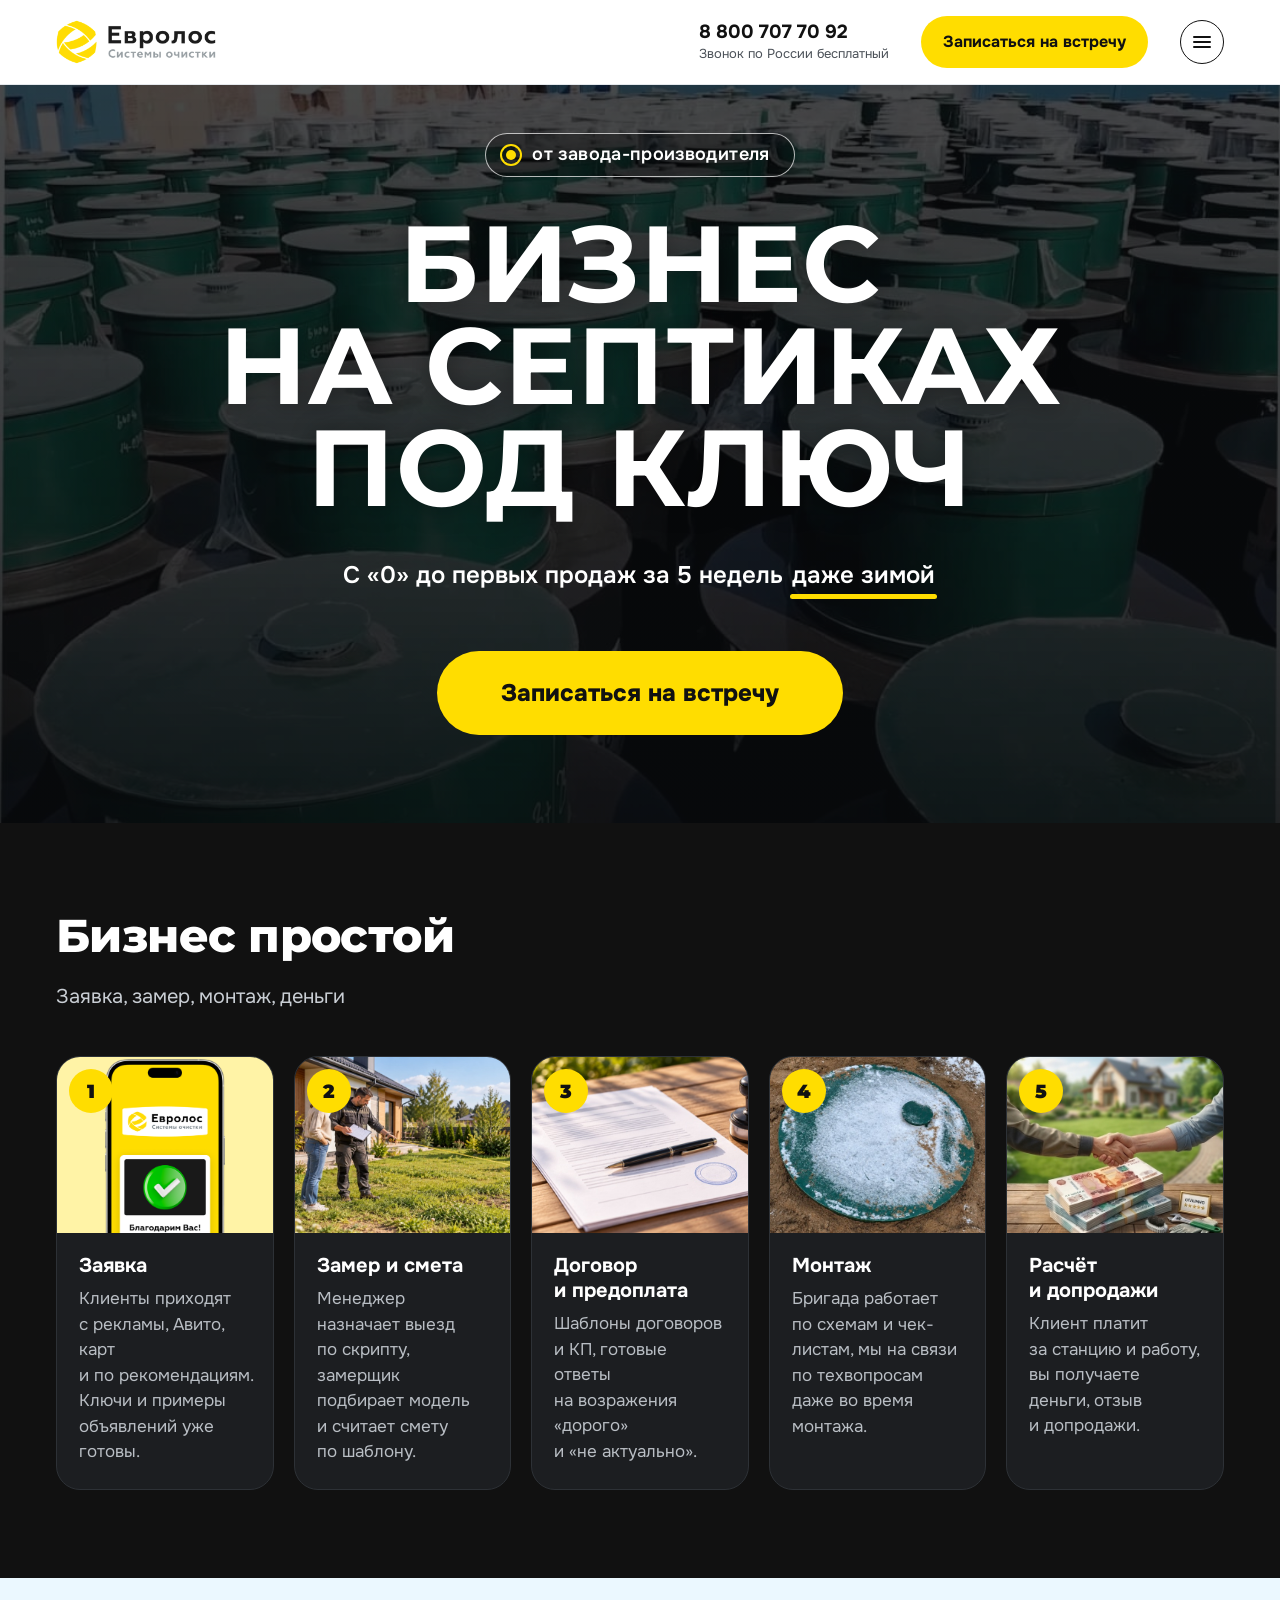
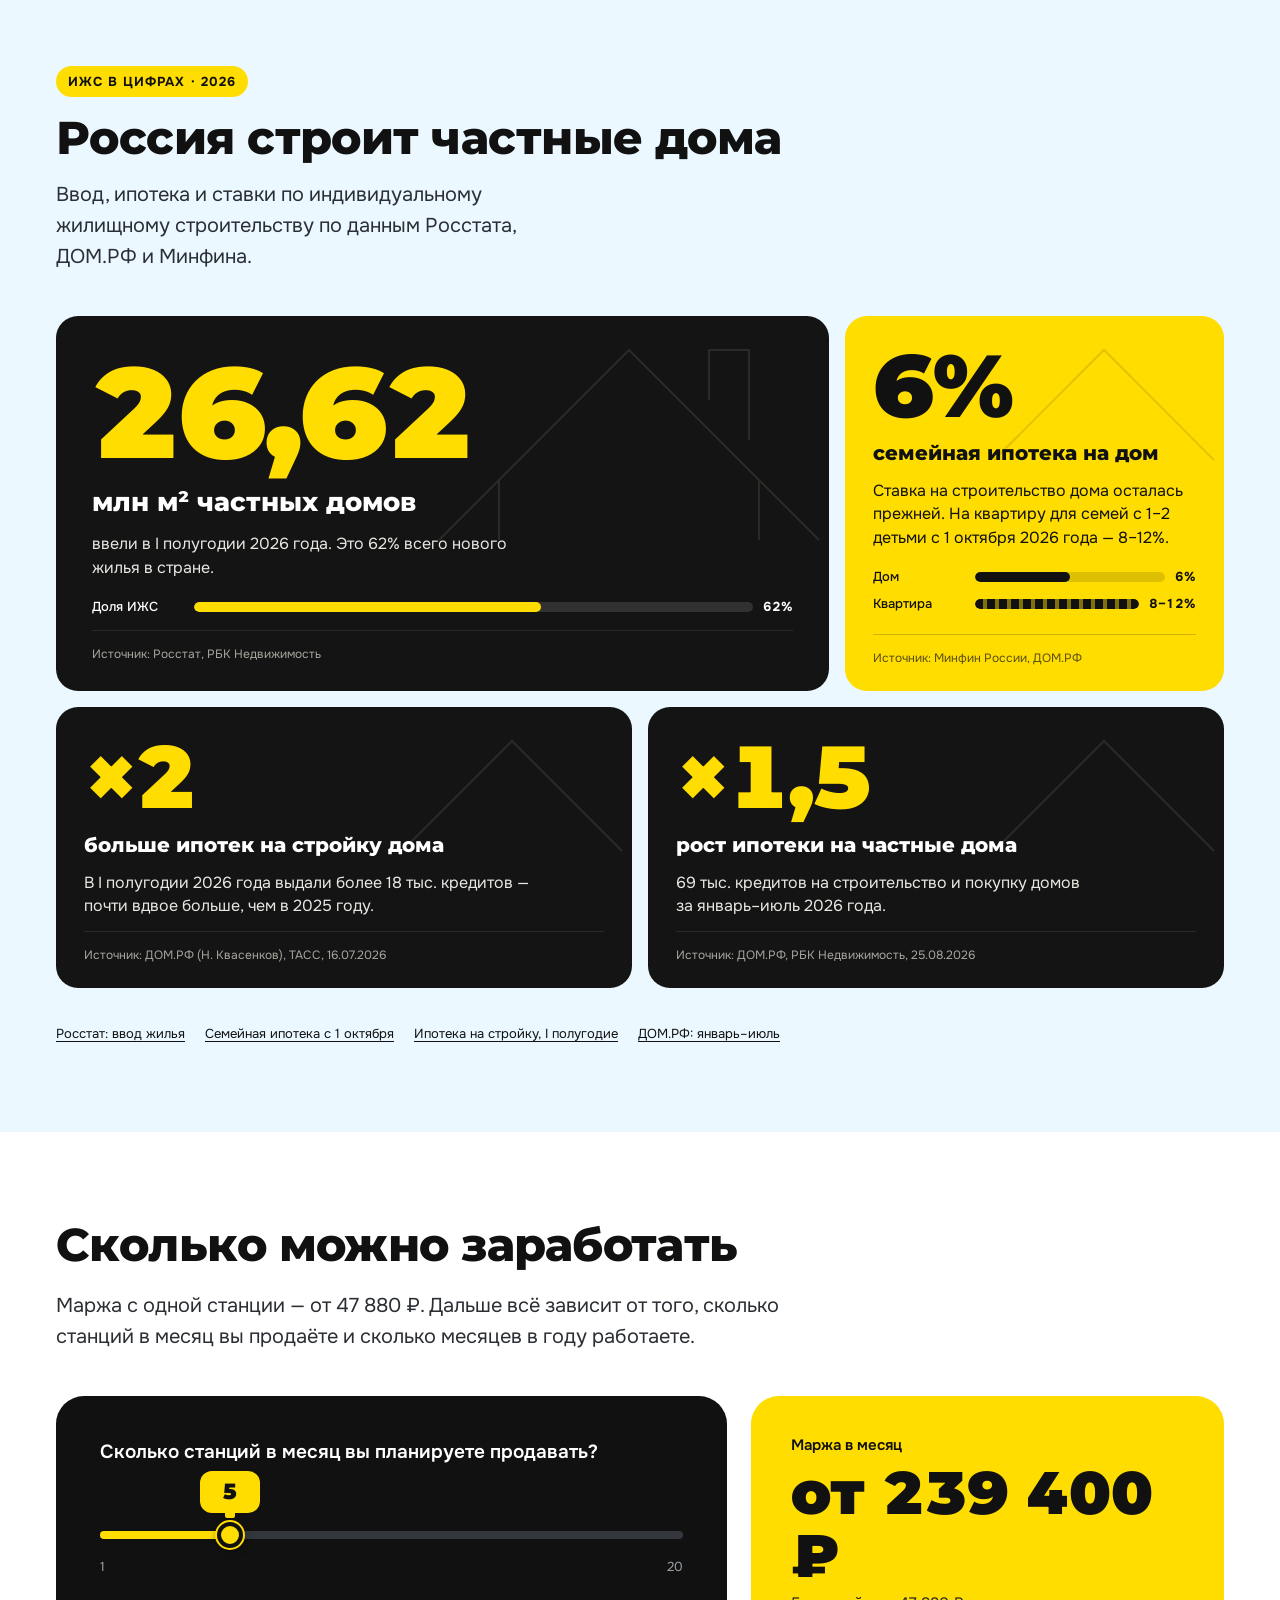
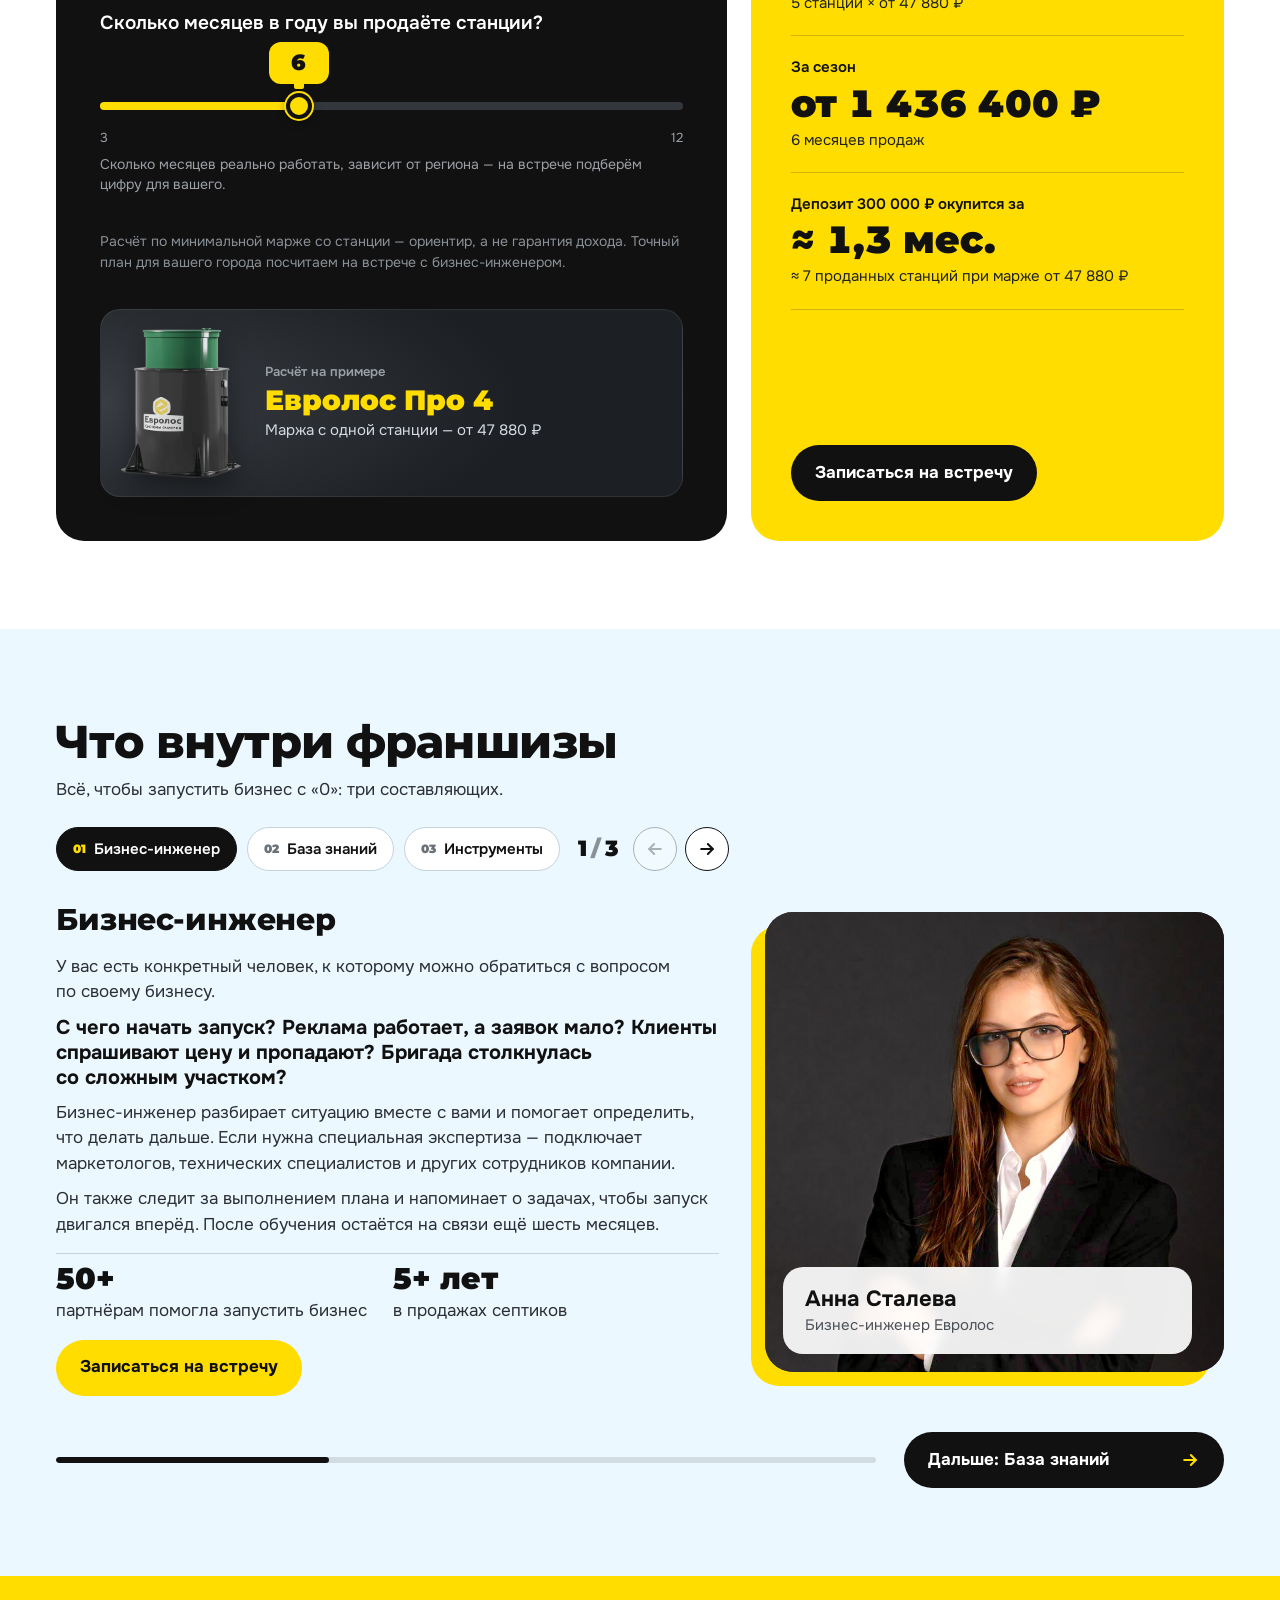
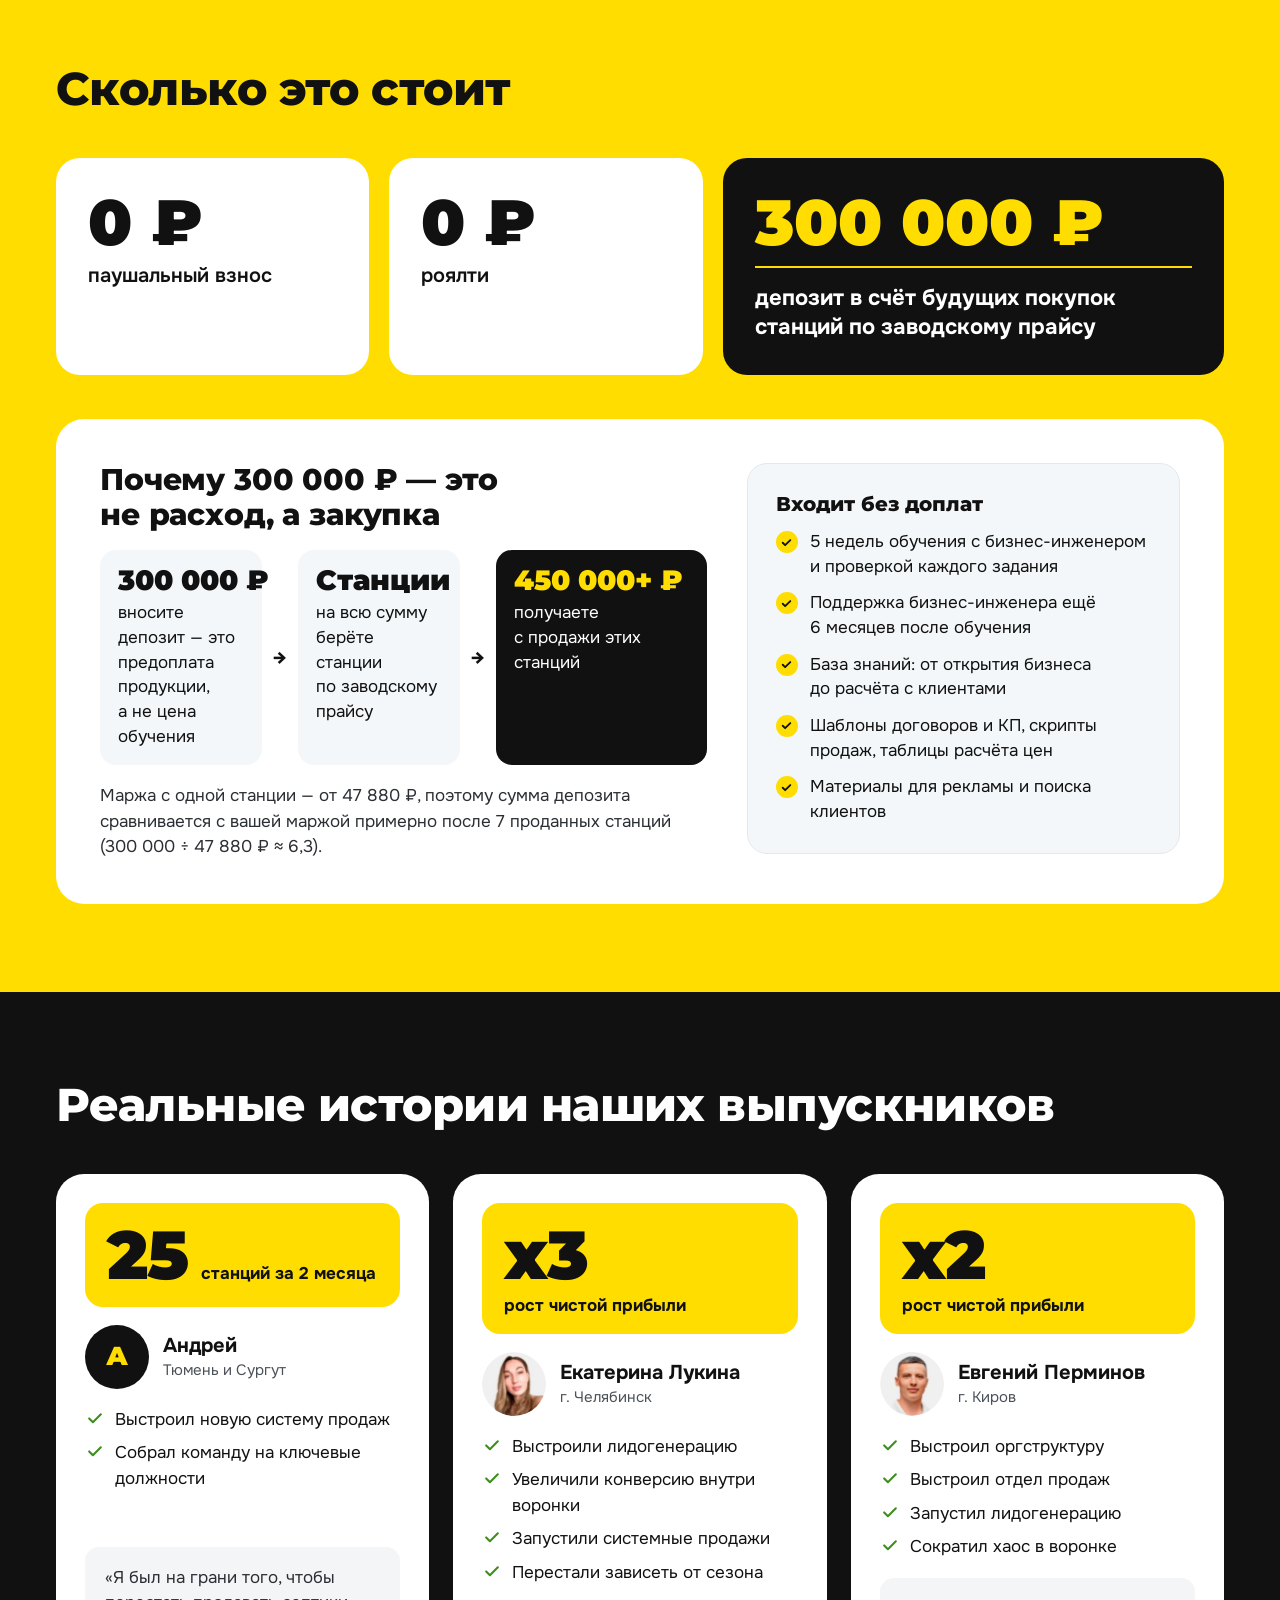
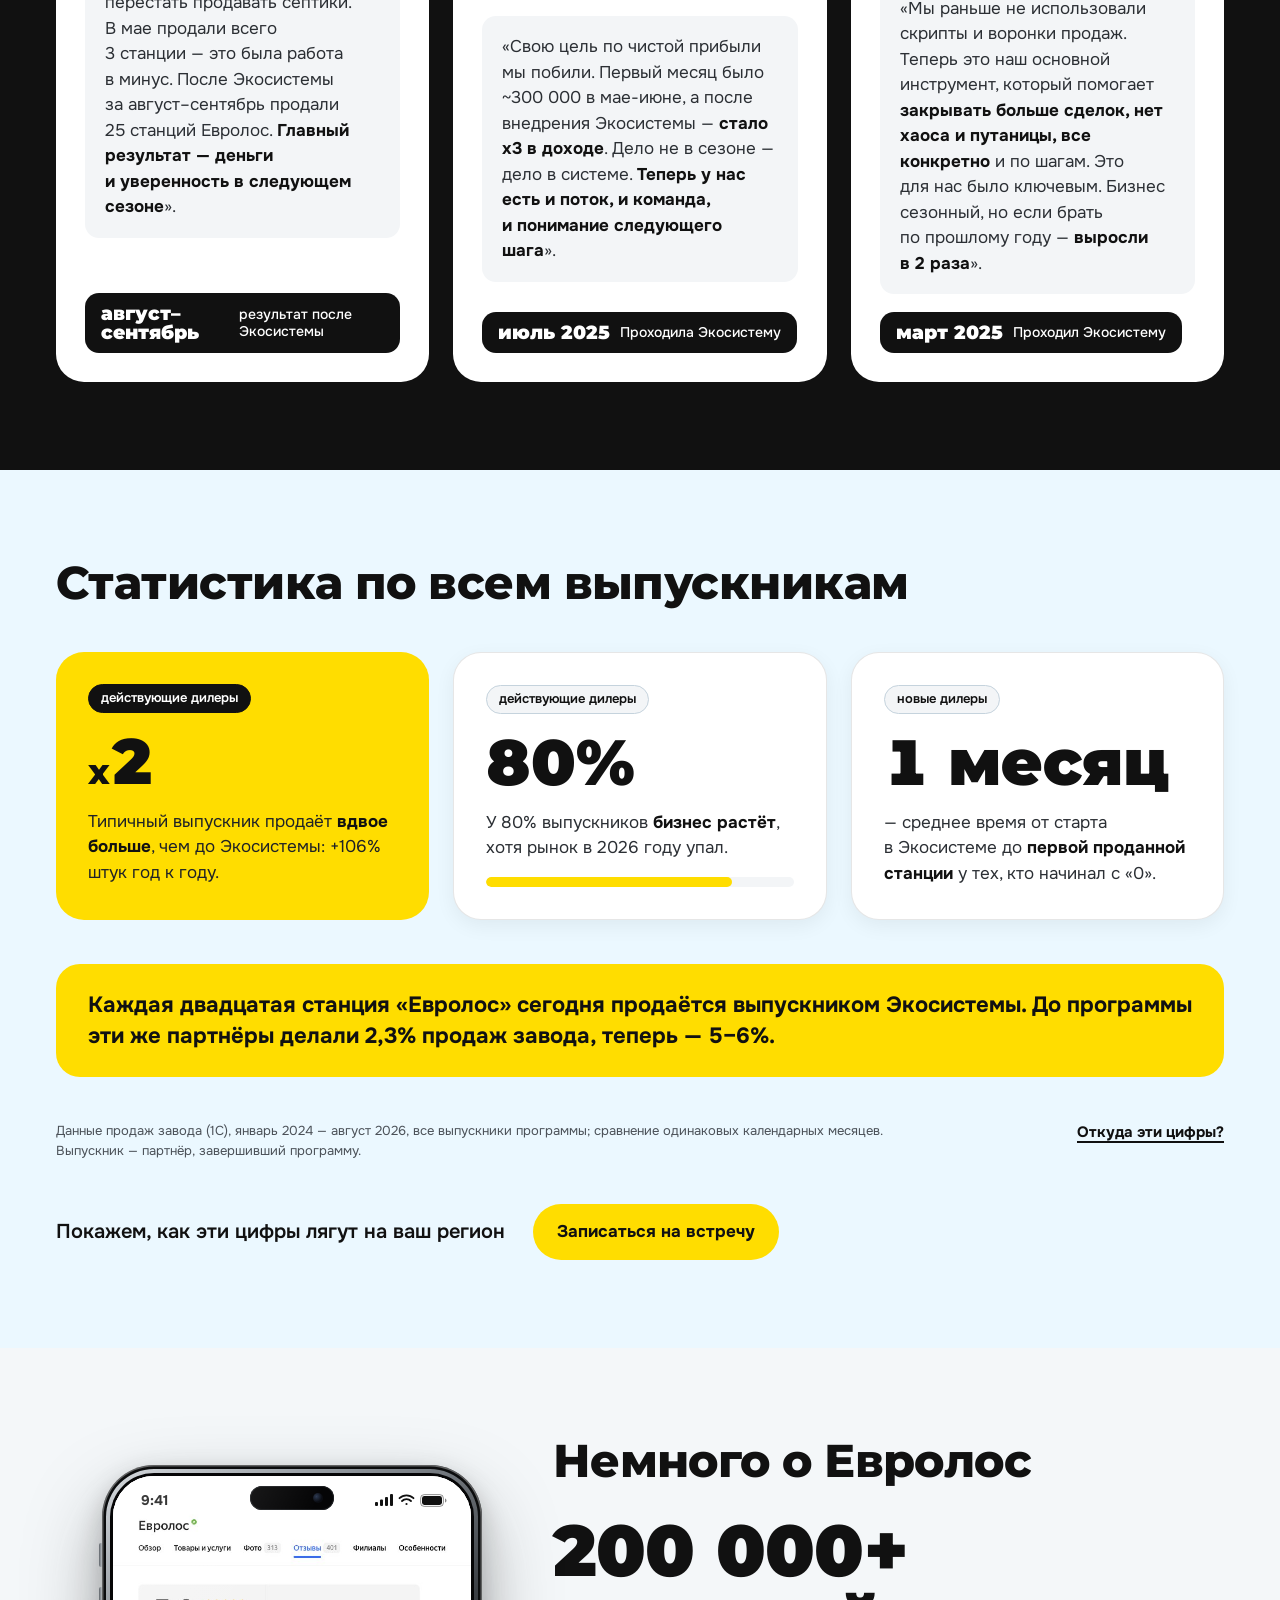
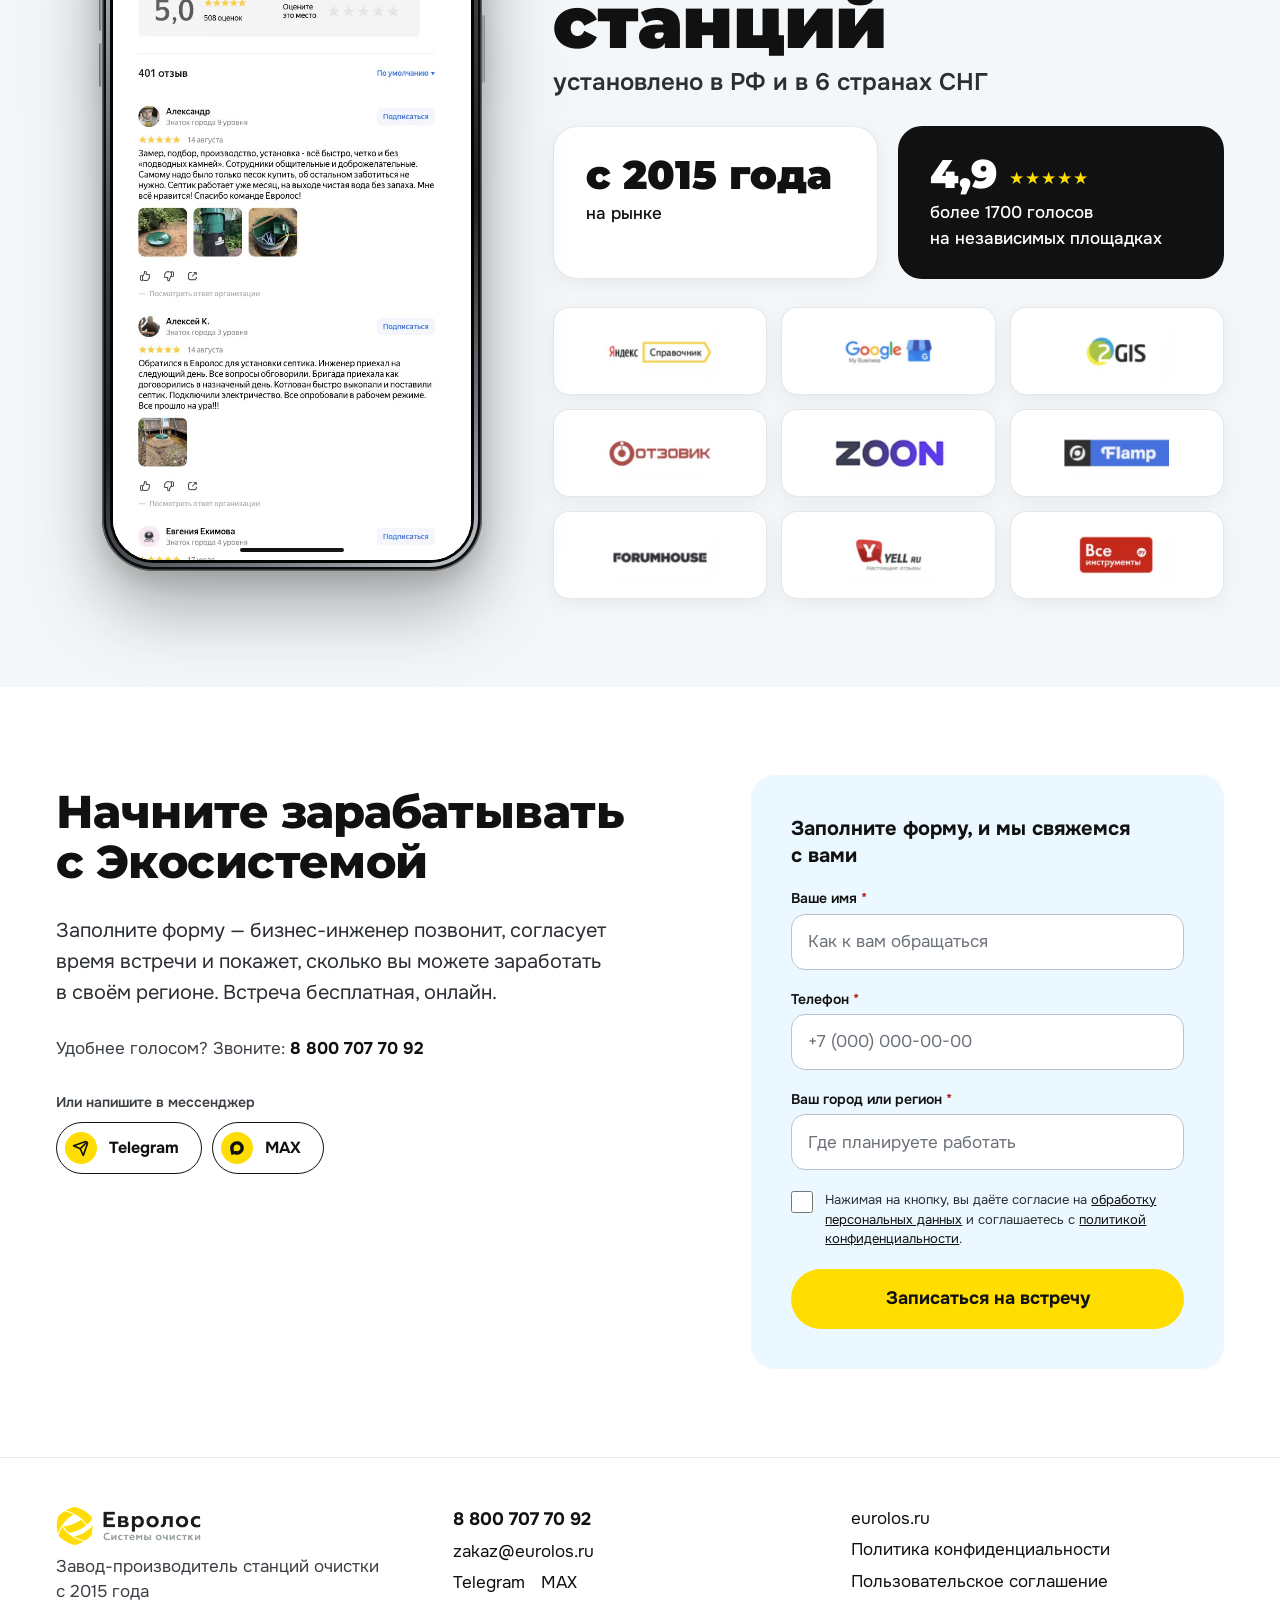
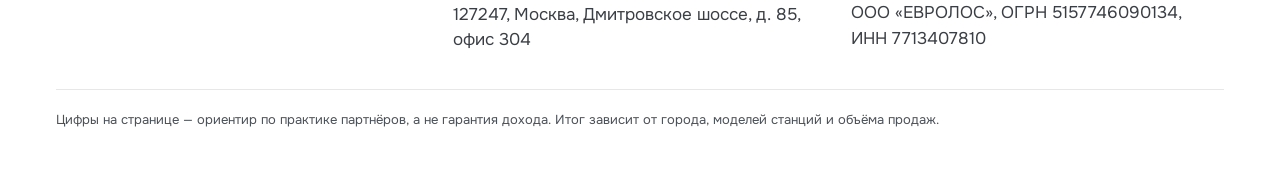
==== commit 1714ff3d: "Шаг «Монтаж»: новая картинка (станция зимой) Co-Authored-By: Claude Opus 5.5 <noreply@anthropic.com>" ====
--- a/index.html
+++ b/index.html
@@ -86,7 +86,7 @@
           <div class="step-card__body"><span class="step-card__title">Договор и&nbsp;предоплата</span><span class="step-card__text">Шаблоны договоров и&nbsp;КП, готовые ответы на&nbsp;возражения «дорого» и&nbsp;«не&nbsp;актуально».</span></div>
         </li>
         <li class="step-card">
-          <div class="step-card__media"><img loading="lazy" decoding="async" src="assets/step-install.jpg" alt="Бригада монтирует станцию Евролос в котловане"><span class="step-card__num">4</span></div>
+          <div class="step-card__media"><img loading="lazy" decoding="async" src="assets/step-install-winter.jpg" alt="Смонтированная станция Евролос зимой: крышка в песчаной обсыпке"><span class="step-card__num">4</span></div>
           <div class="step-card__body"><span class="step-card__title">Монтаж</span><span class="step-card__text">Бригада работает по&nbsp;схемам и&nbsp;чек-листам, мы&nbsp;на&nbsp;связи по&nbsp;техвопросам даже во&nbsp;время монтажа.</span></div>
         </li>
         <li class="step-card">
@@ -145,7 +145,7 @@
           <svg class="izhs-roof" viewBox="0 0 260 160" aria-hidden="true"><path d="M20 150 L130 40 L240 150"/></svg>
           <p class="izhs-num">×1,5</p>
           <p class="izhs-unit">рост ипотеки на&nbsp;частные дома</p>
-          <p class="izhs-text">69&nbsp;тыс. кредитов на&nbsp;строительство и&nbsp;покупку домов за&nbsp;январь–июль 2026&nbsp;года.</p>
+          <p class="izhs-text">69&nbsp;тыс. кредитов на&nbsp;строительство и&nbsp;покупку домов за&nbsp;<span class="nowrap">январь–июль</span> 2026&nbsp;года.</p>
           <p class="izhs-src">Источник: ДОМ.РФ, РБК Недвижимость, 25.08.2026</p>
         </article>
       </div>
--- a/styles.css
+++ b/styles.css
@@ -1618,3 +1618,8 @@
   .izhs-card--wide{grid-column:span 4}
   .izhs-card--accent{grid-column:span 2}
 }
+.nowrap{white-space:nowrap}
+@media (max-width:620px){
+  .izhs-roof,.izhs-card--wide .izhs-roof{width:150px;height:96px;right:-14px;top:-10px}
+  .izhs-roof path{stroke-width:2.5}
+}
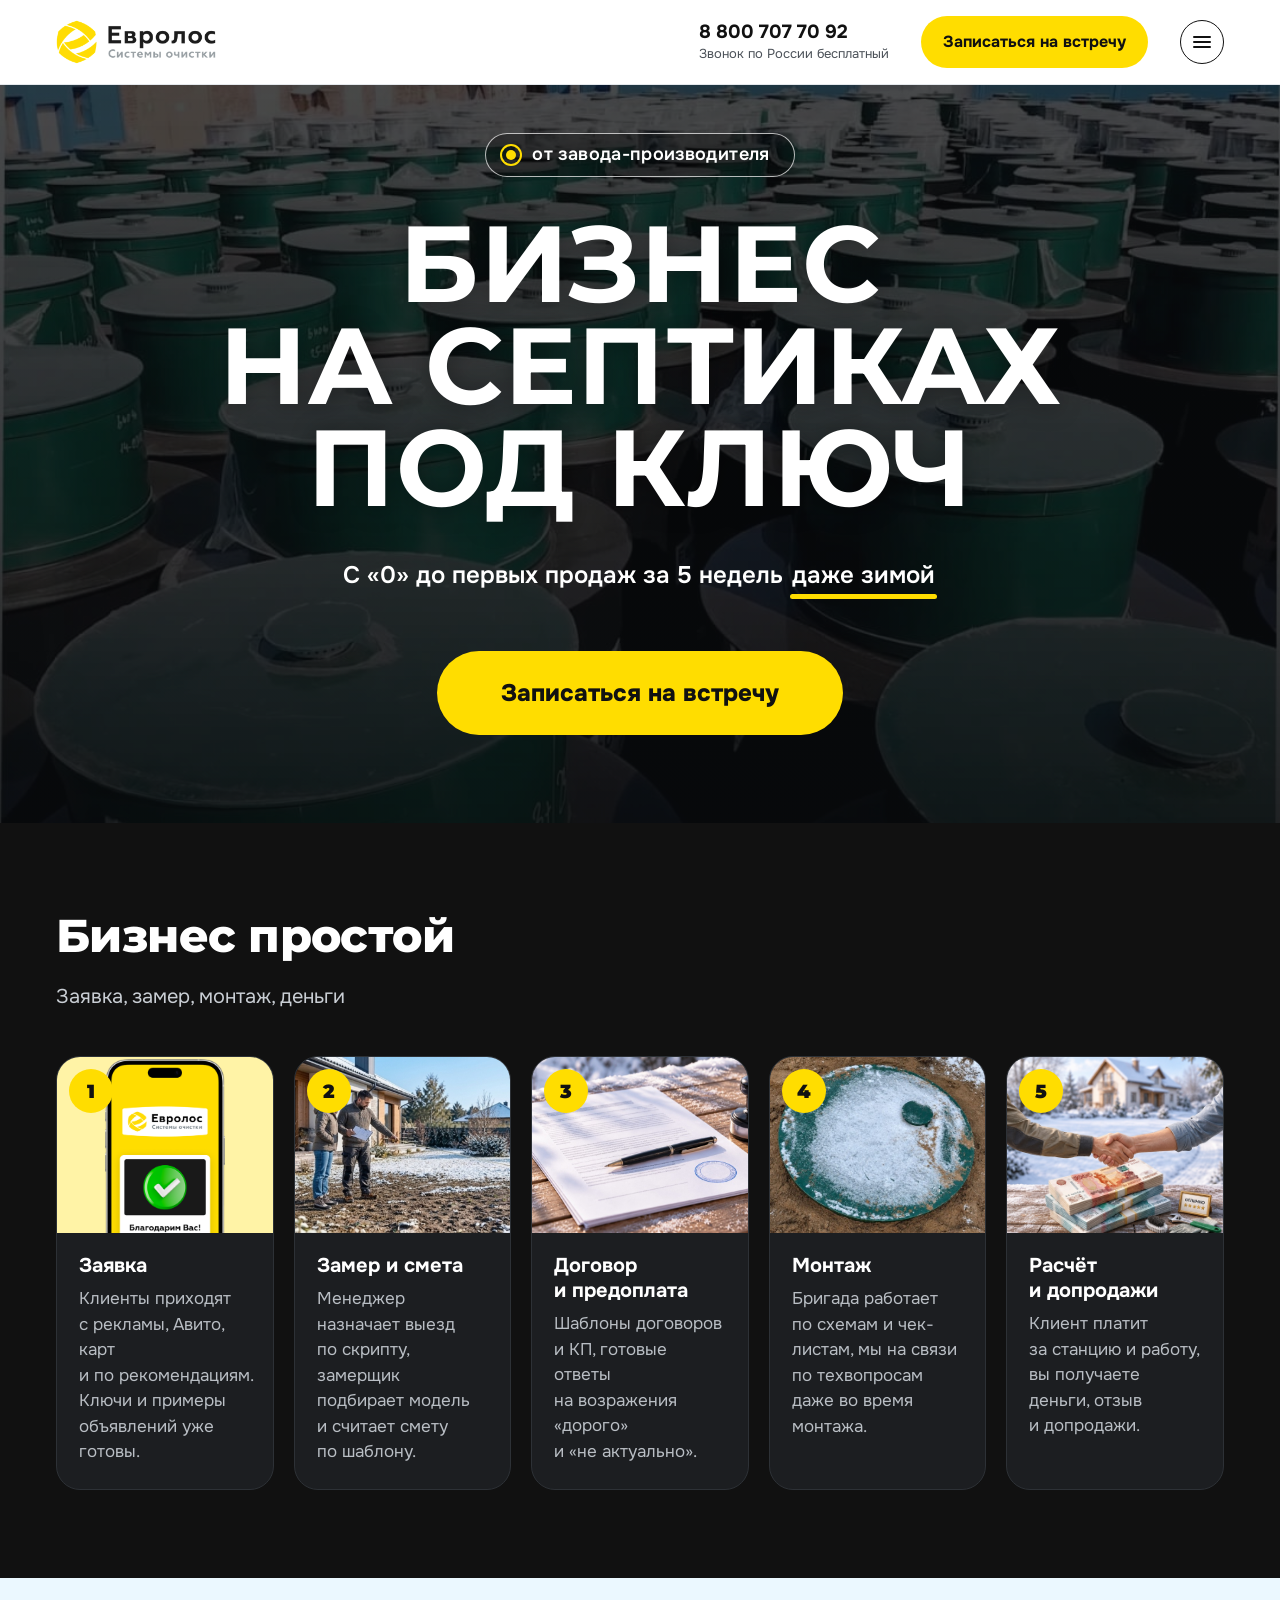
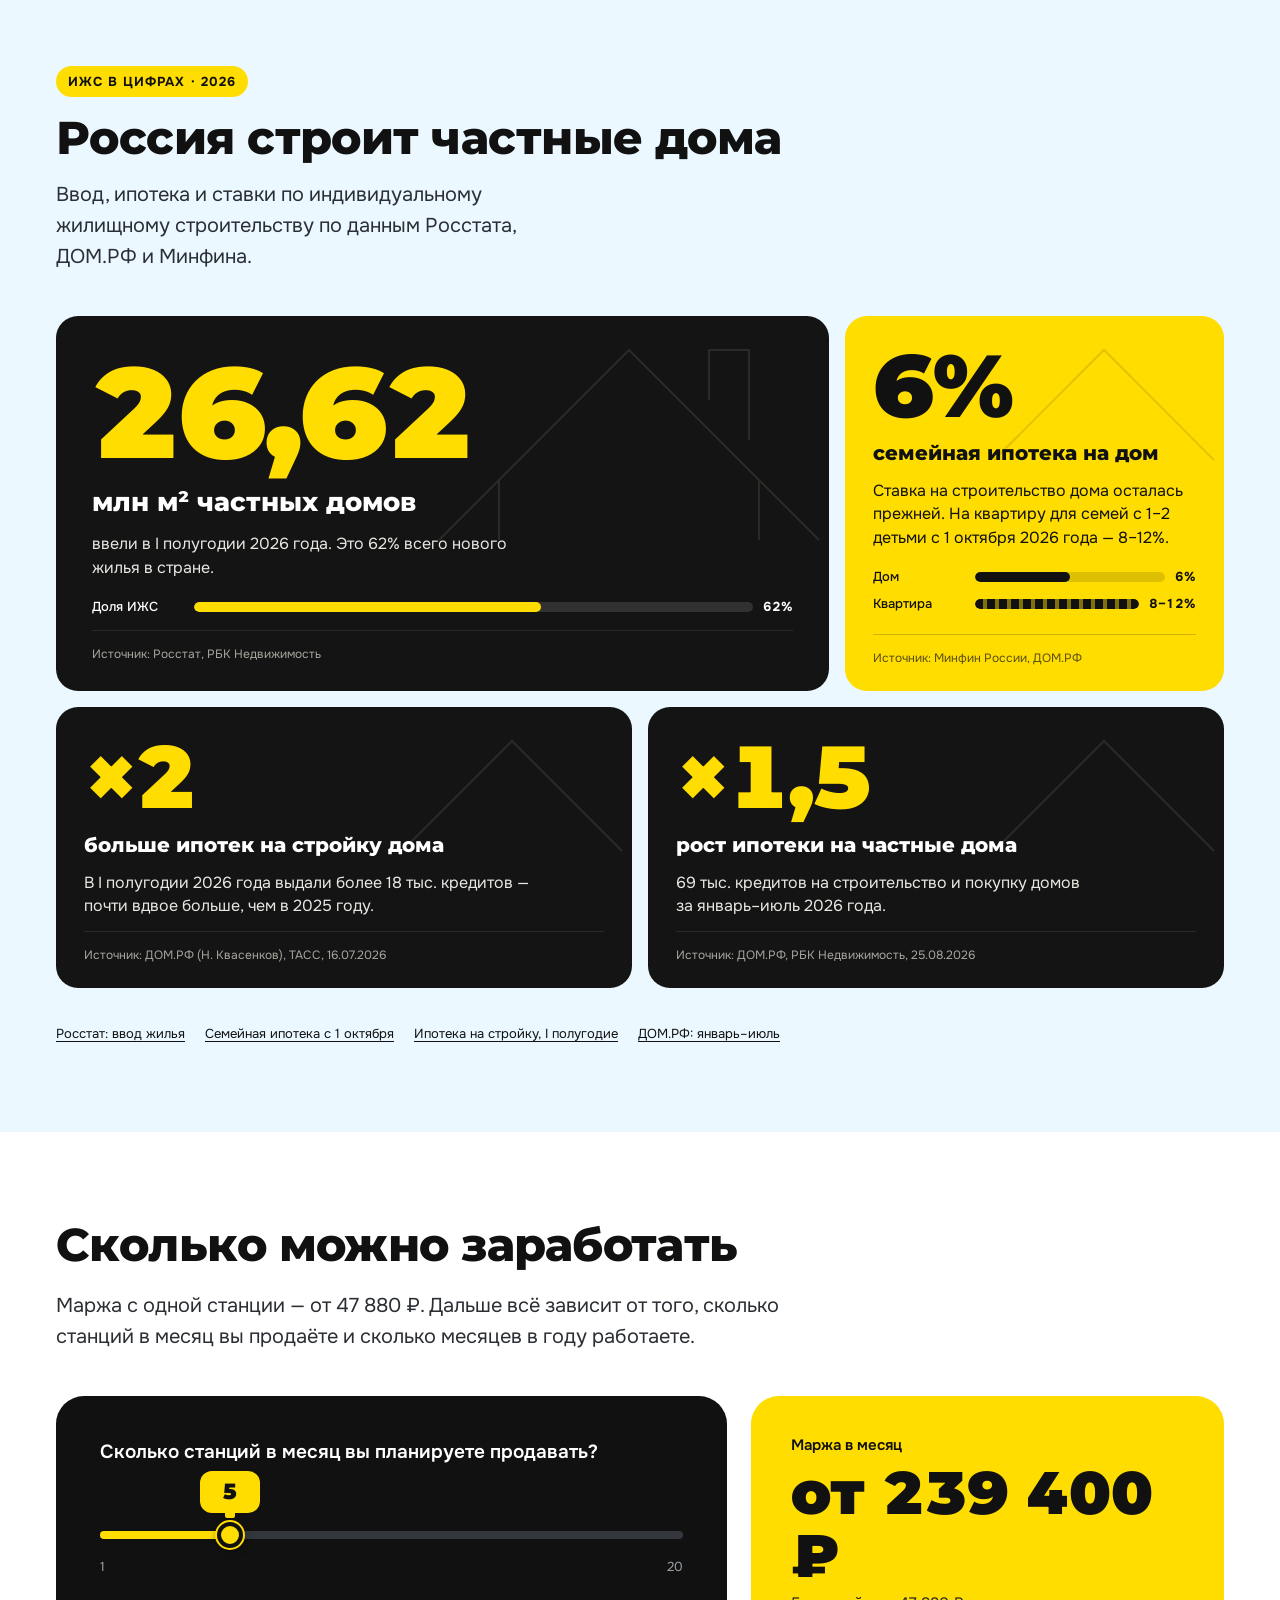
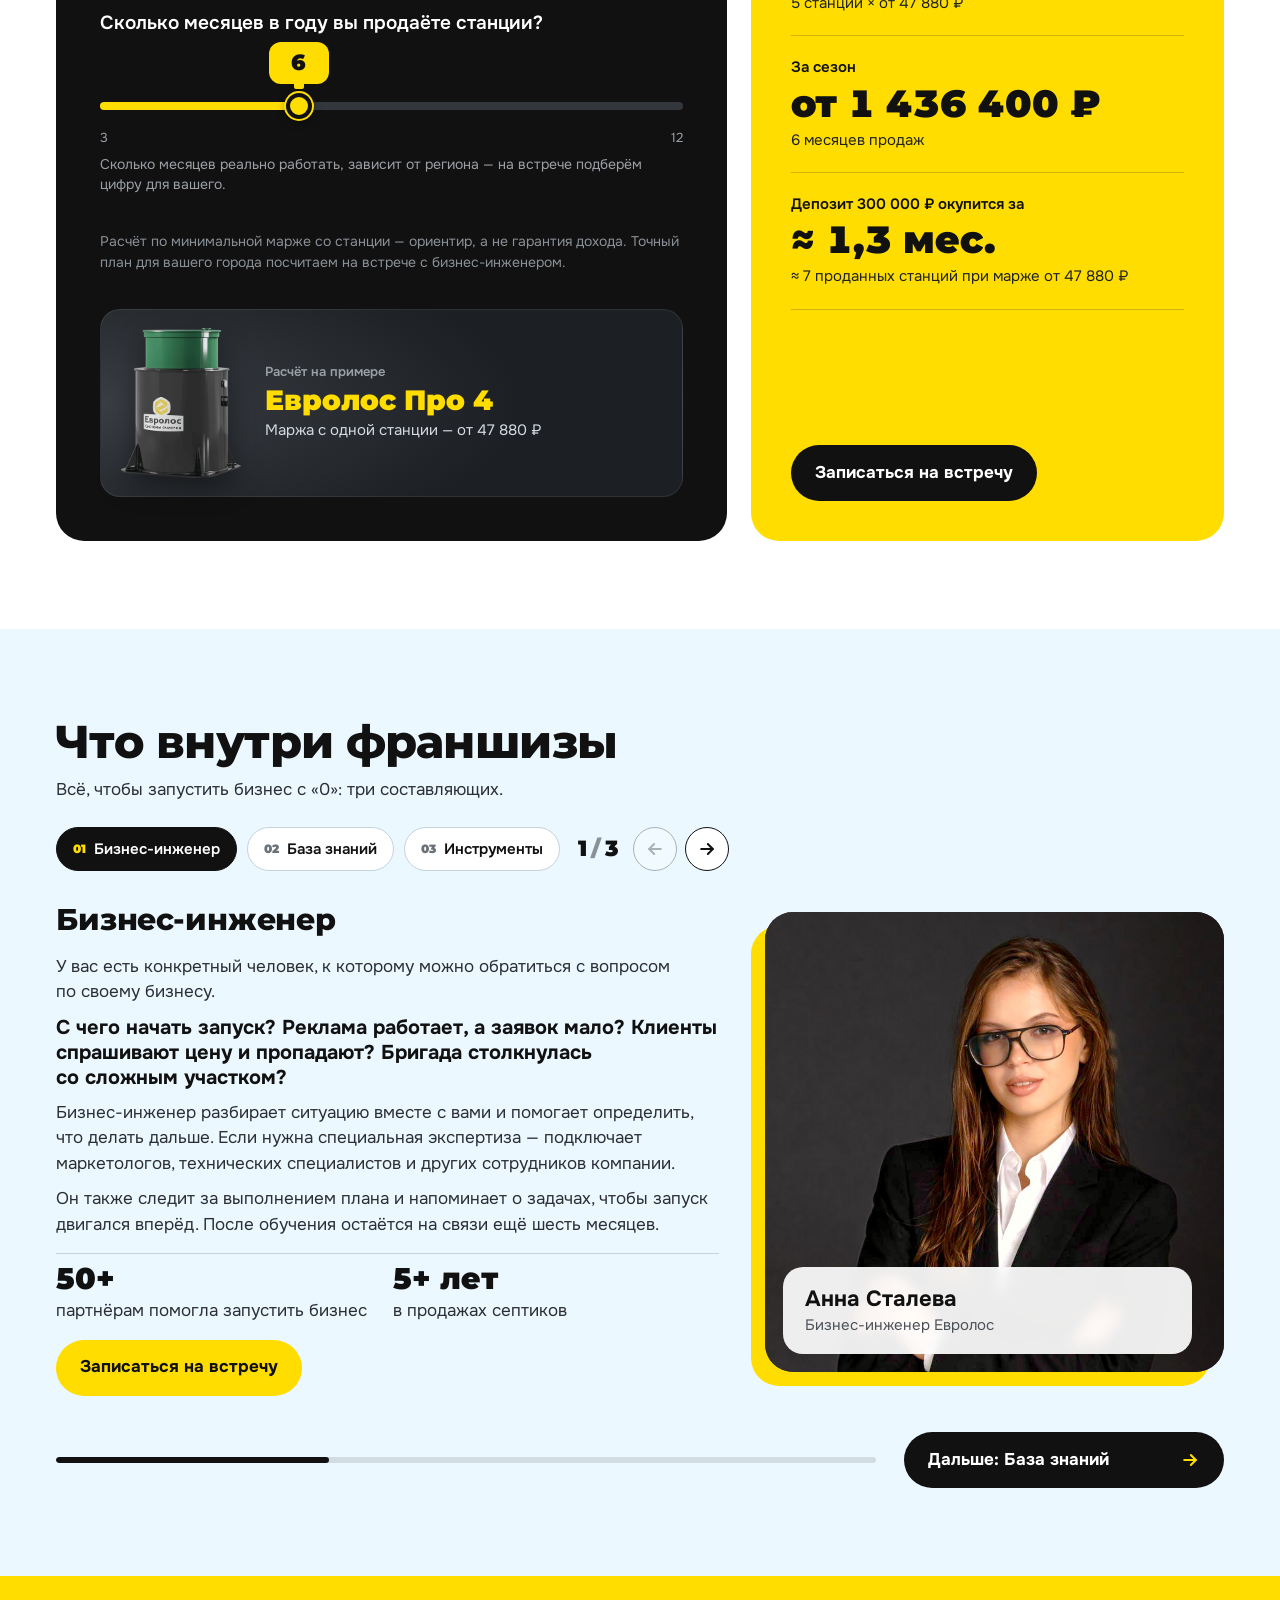
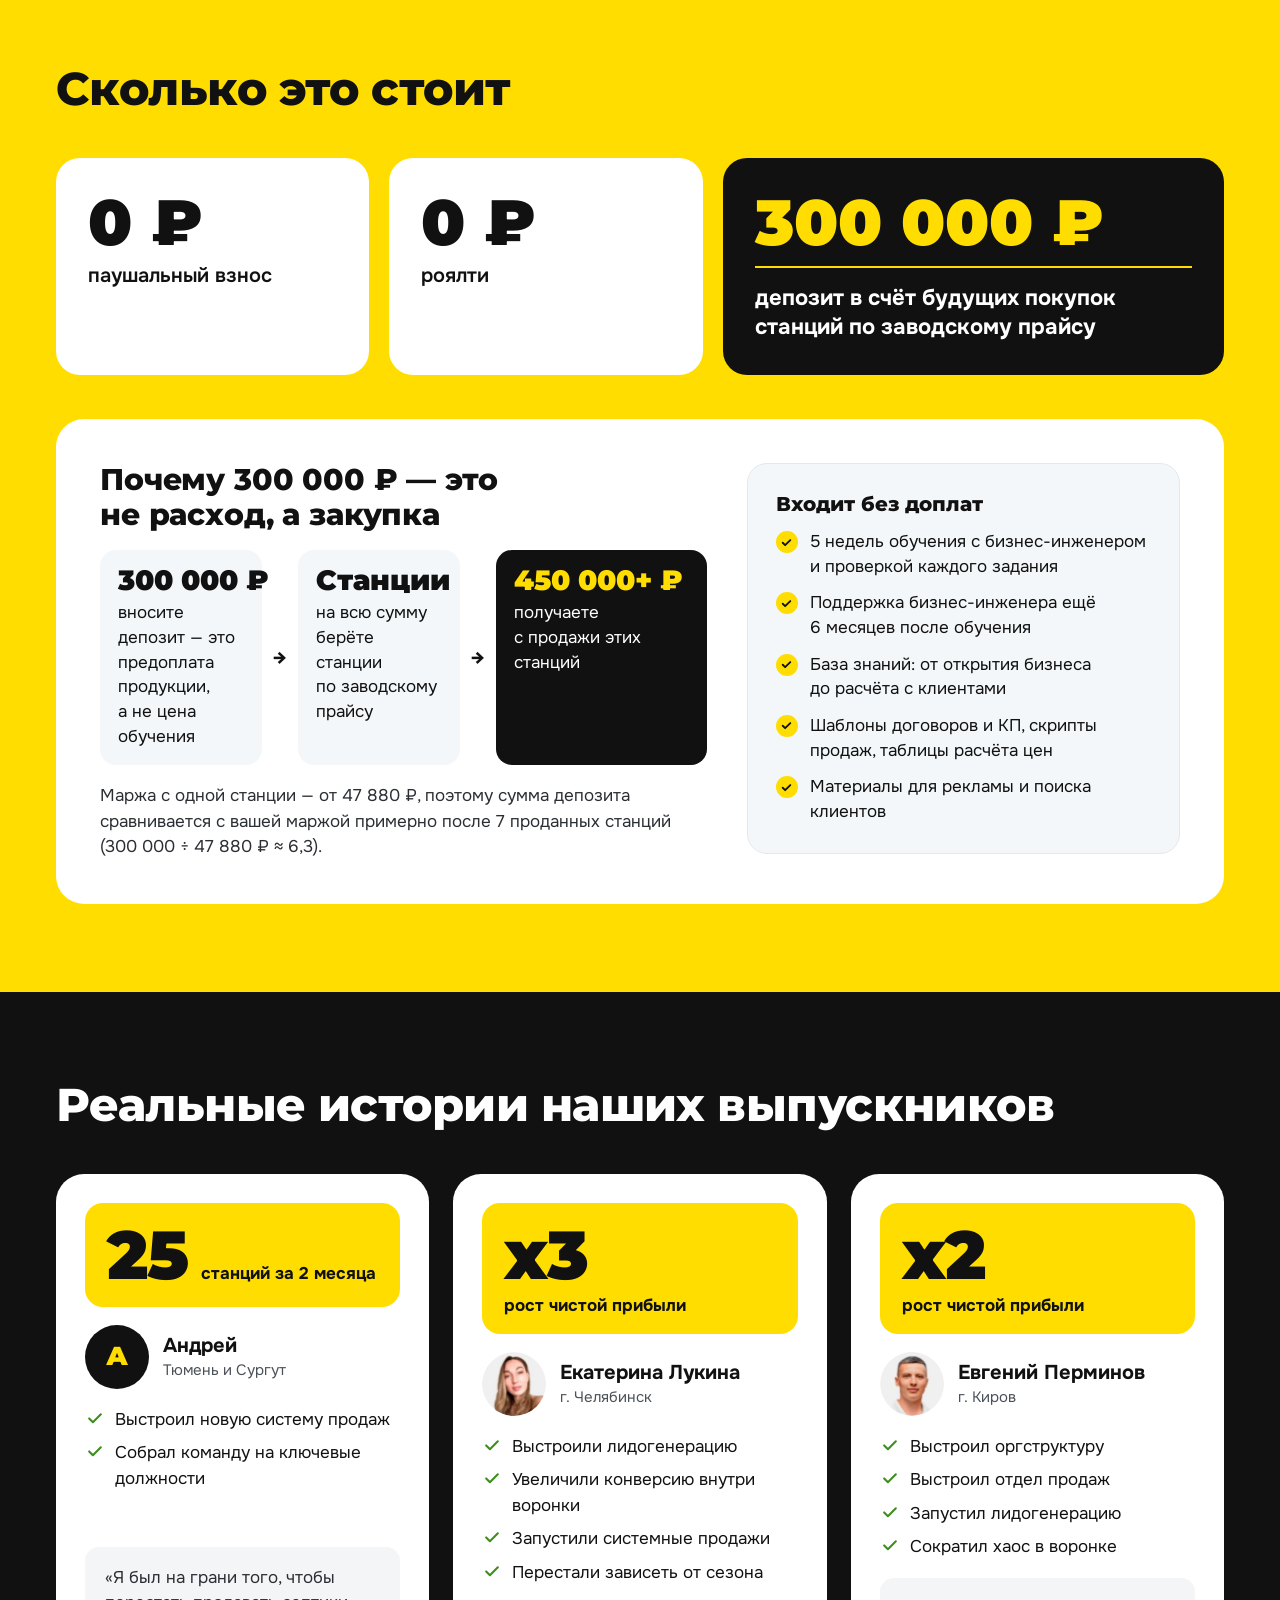
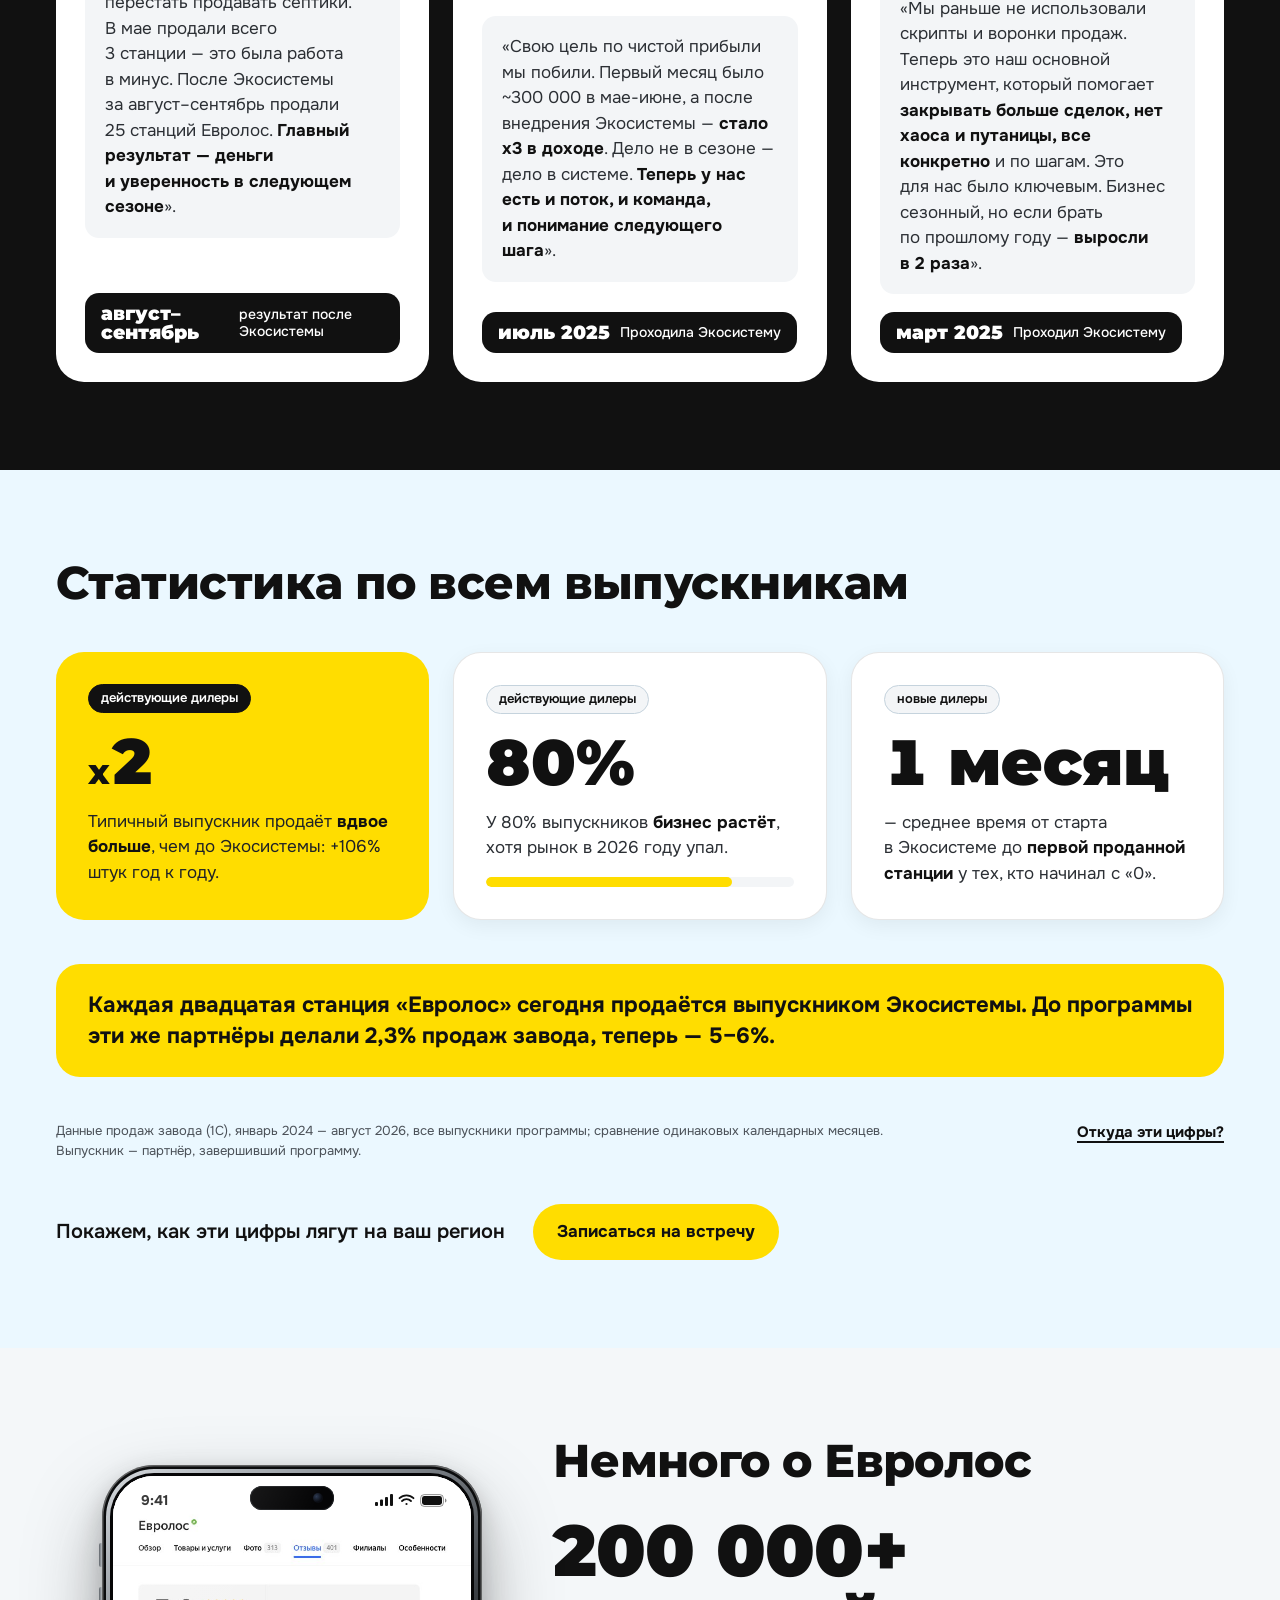
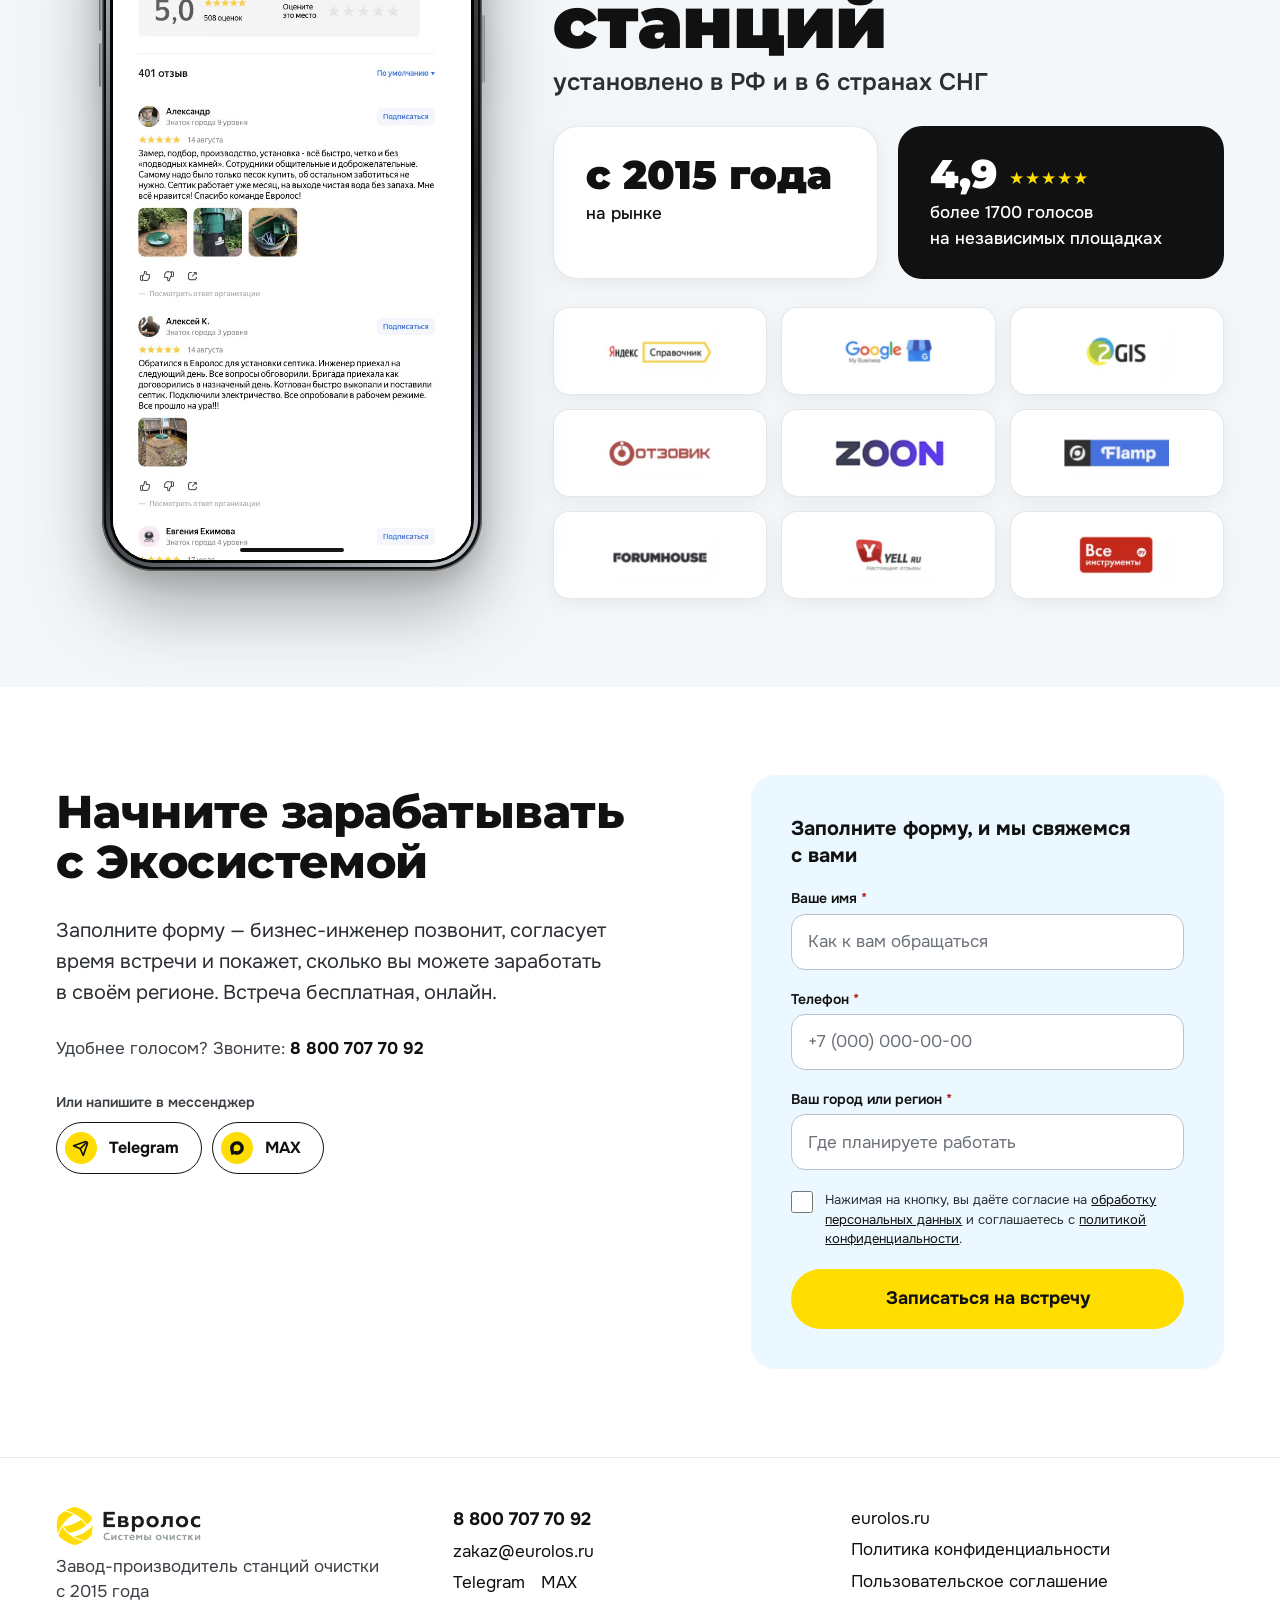
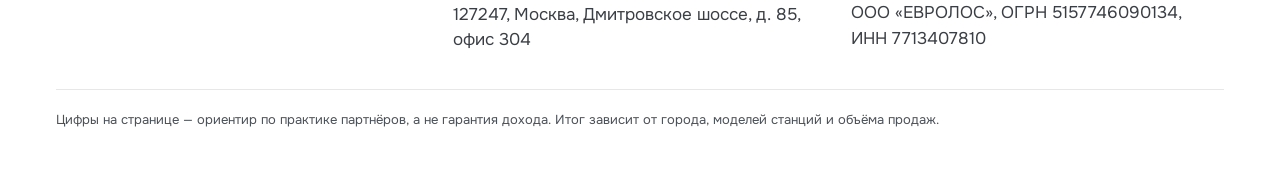
==== commit 475ebd35: "Шаги «Замер», «Договор», «Расчёт»: зимние фото Co-Authored-By: Claude Opus 5.5 <noreply@anthropic.co" ====
--- a/index.html
+++ b/index.html
@@ -78,11 +78,11 @@
           <div class="step-card__body"><span class="step-card__title">Заявка</span><span class="step-card__text">Клиенты приходят с&nbsp;рекламы, Авито, карт и&nbsp;по&nbsp;рекомендациям. Ключи и&nbsp;примеры объявлений уже готовы.</span></div>
         </li>
         <li class="step-card">
-          <div class="step-card__media"><img loading="lazy" decoding="async" src="assets/step-measure.jpg" alt="Специалист с рулеткой замеряет участок у частного дома" style="object-position:35% 50%"><span class="step-card__num">2</span></div>
+          <div class="step-card__media"><img loading="lazy" decoding="async" src="assets/step-measure-winter.jpg" alt="Специалист с планшетом показывает хозяйке участок под септик зимой" style="object-position:35% 50%"><span class="step-card__num">2</span></div>
           <div class="step-card__body"><span class="step-card__title">Замер и&nbsp;смета</span><span class="step-card__text">Менеджер назначает выезд по&nbsp;скрипту, замерщик подбирает модель и&nbsp;считает смету по&nbsp;шаблону.</span></div>
         </li>
         <li class="step-card">
-          <div class="step-card__media"><img loading="lazy" decoding="async" src="assets/step-contract.jpg" alt="Подписанный договор, ручка и печать на столе"><span class="step-card__num">3</span></div>
+          <div class="step-card__media"><img loading="lazy" decoding="async" src="assets/step-contract-winter.jpg" alt="Договор с печатью и ручкой на заснеженном столе"><span class="step-card__num">3</span></div>
           <div class="step-card__body"><span class="step-card__title">Договор и&nbsp;предоплата</span><span class="step-card__text">Шаблоны договоров и&nbsp;КП, готовые ответы на&nbsp;возражения «дорого» и&nbsp;«не&nbsp;актуально».</span></div>
         </li>
         <li class="step-card">
@@ -90,7 +90,7 @@
           <div class="step-card__body"><span class="step-card__title">Монтаж</span><span class="step-card__text">Бригада работает по&nbsp;схемам и&nbsp;чек-листам, мы&nbsp;на&nbsp;связи по&nbsp;техвопросам даже во&nbsp;время монтажа.</span></div>
         </li>
         <li class="step-card">
-          <div class="step-card__media"><img loading="lazy" decoding="async" src="assets/step-payment.jpg" alt="Рукопожатие с клиентом над пачками денег и табличкой «Отлично»"><span class="step-card__num">5</span></div>
+          <div class="step-card__media"><img loading="lazy" decoding="async" src="assets/step-payment-winter.jpg" alt="Рукопожатие с клиентом над пачками денег и табличкой «Отлично»"><span class="step-card__num">5</span></div>
           <div class="step-card__body"><span class="step-card__title">Расчёт и&nbsp;допродажи</span><span class="step-card__text">Клиент платит за&nbsp;станцию и&nbsp;работу, вы&nbsp;получаете деньги, отзыв и&nbsp;допродажи.</span></div>
         </li>
       </ol>
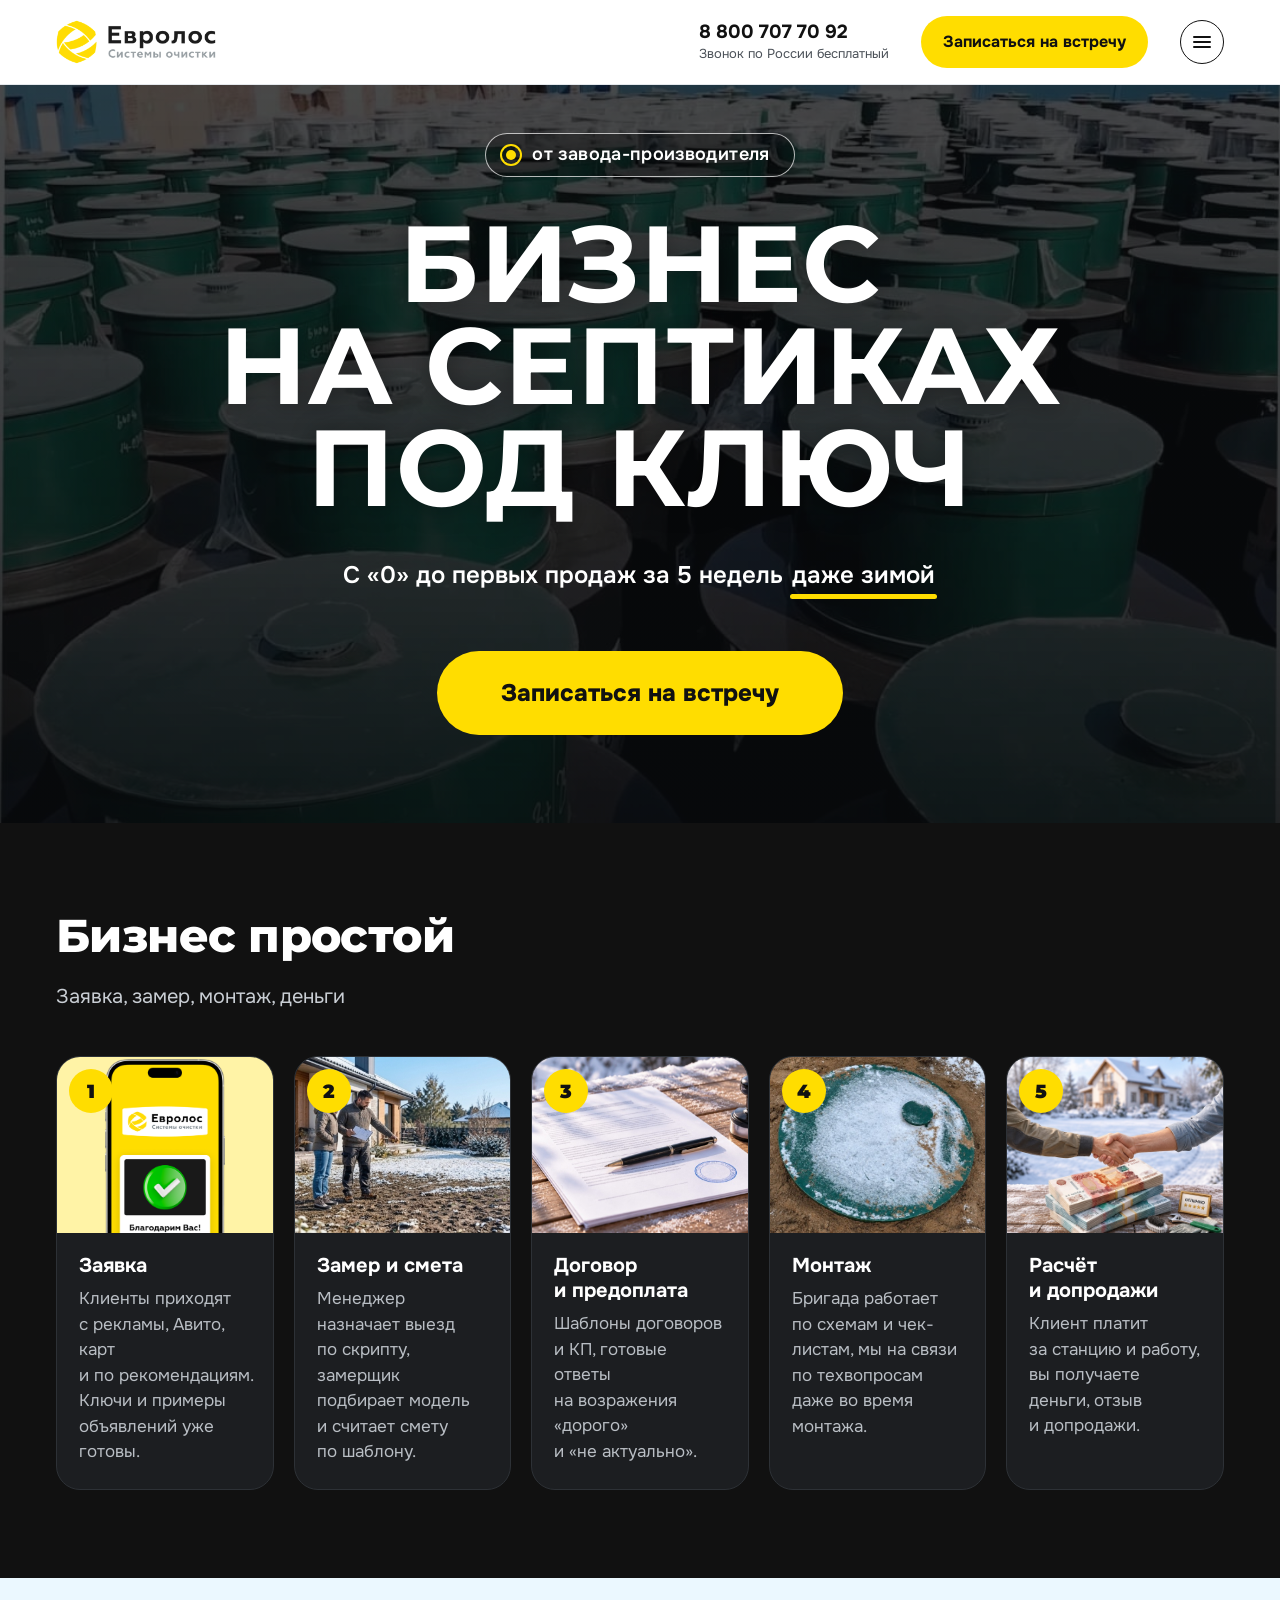
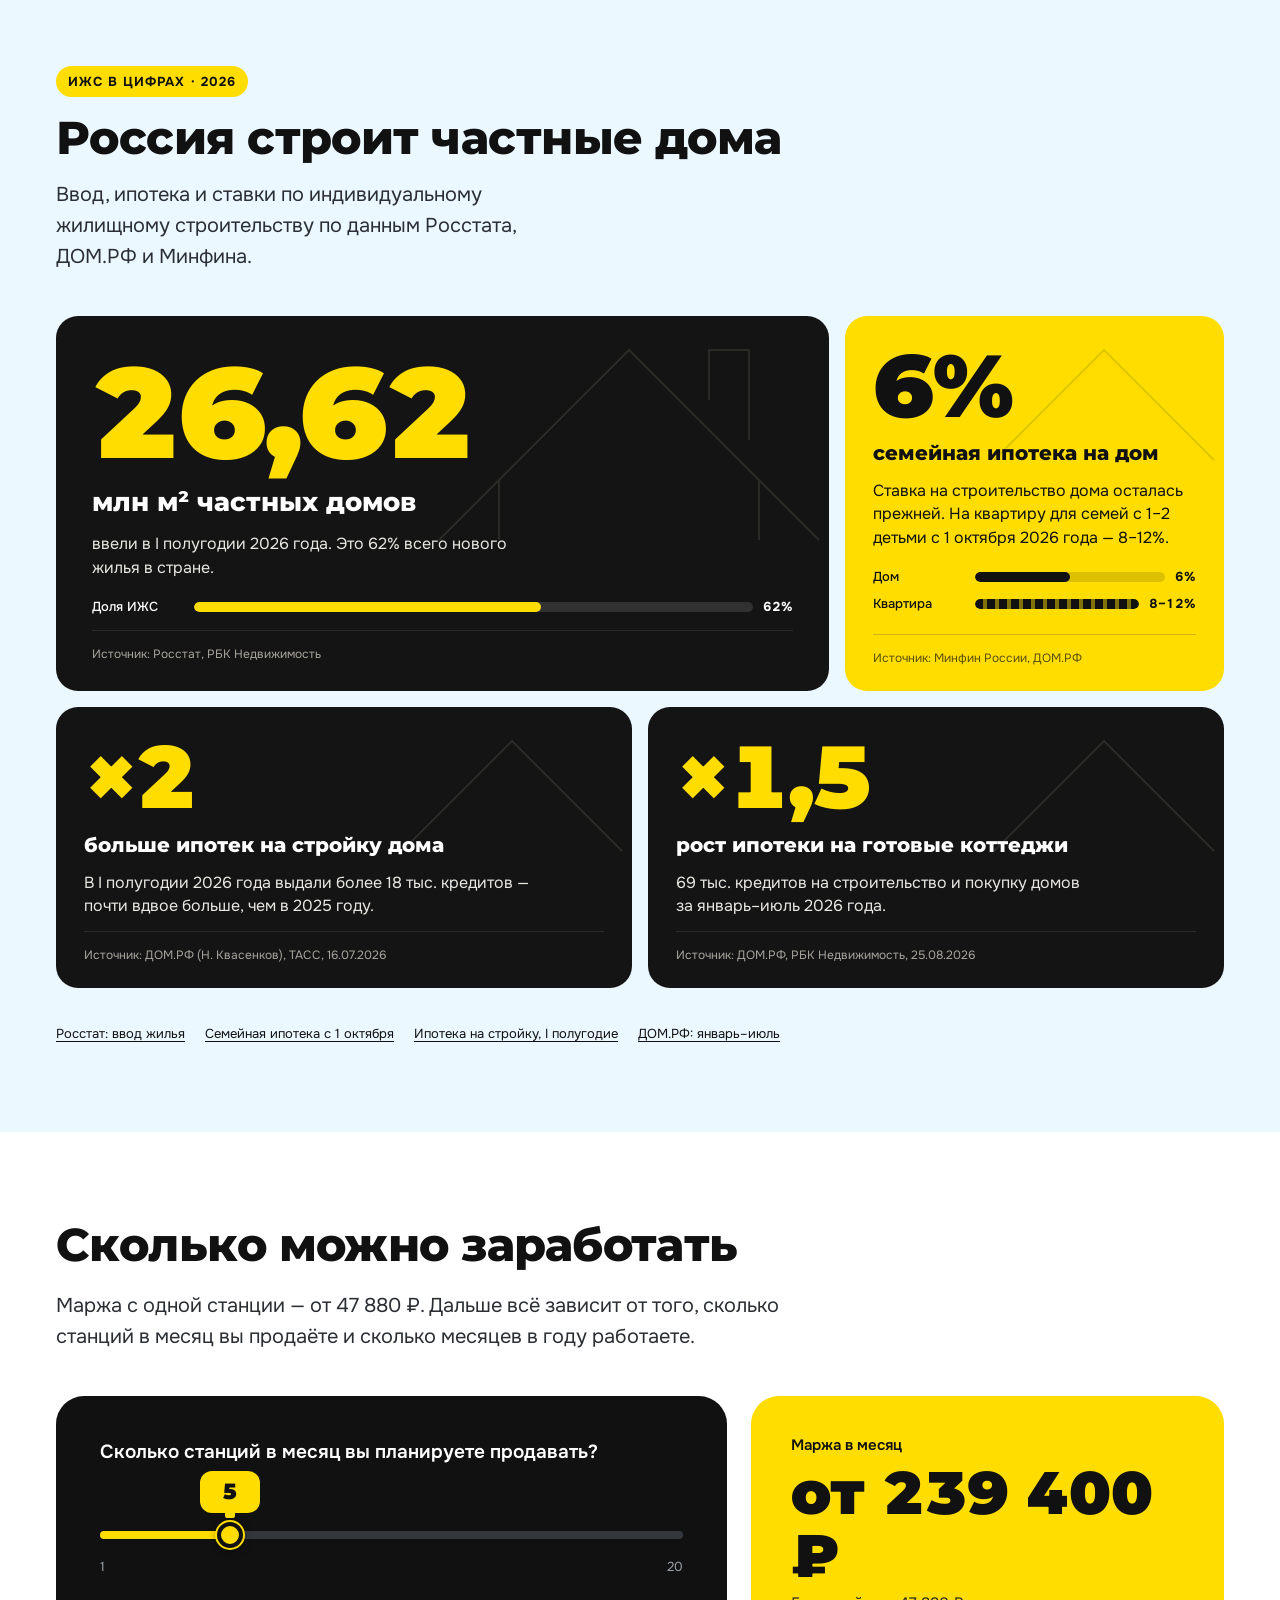
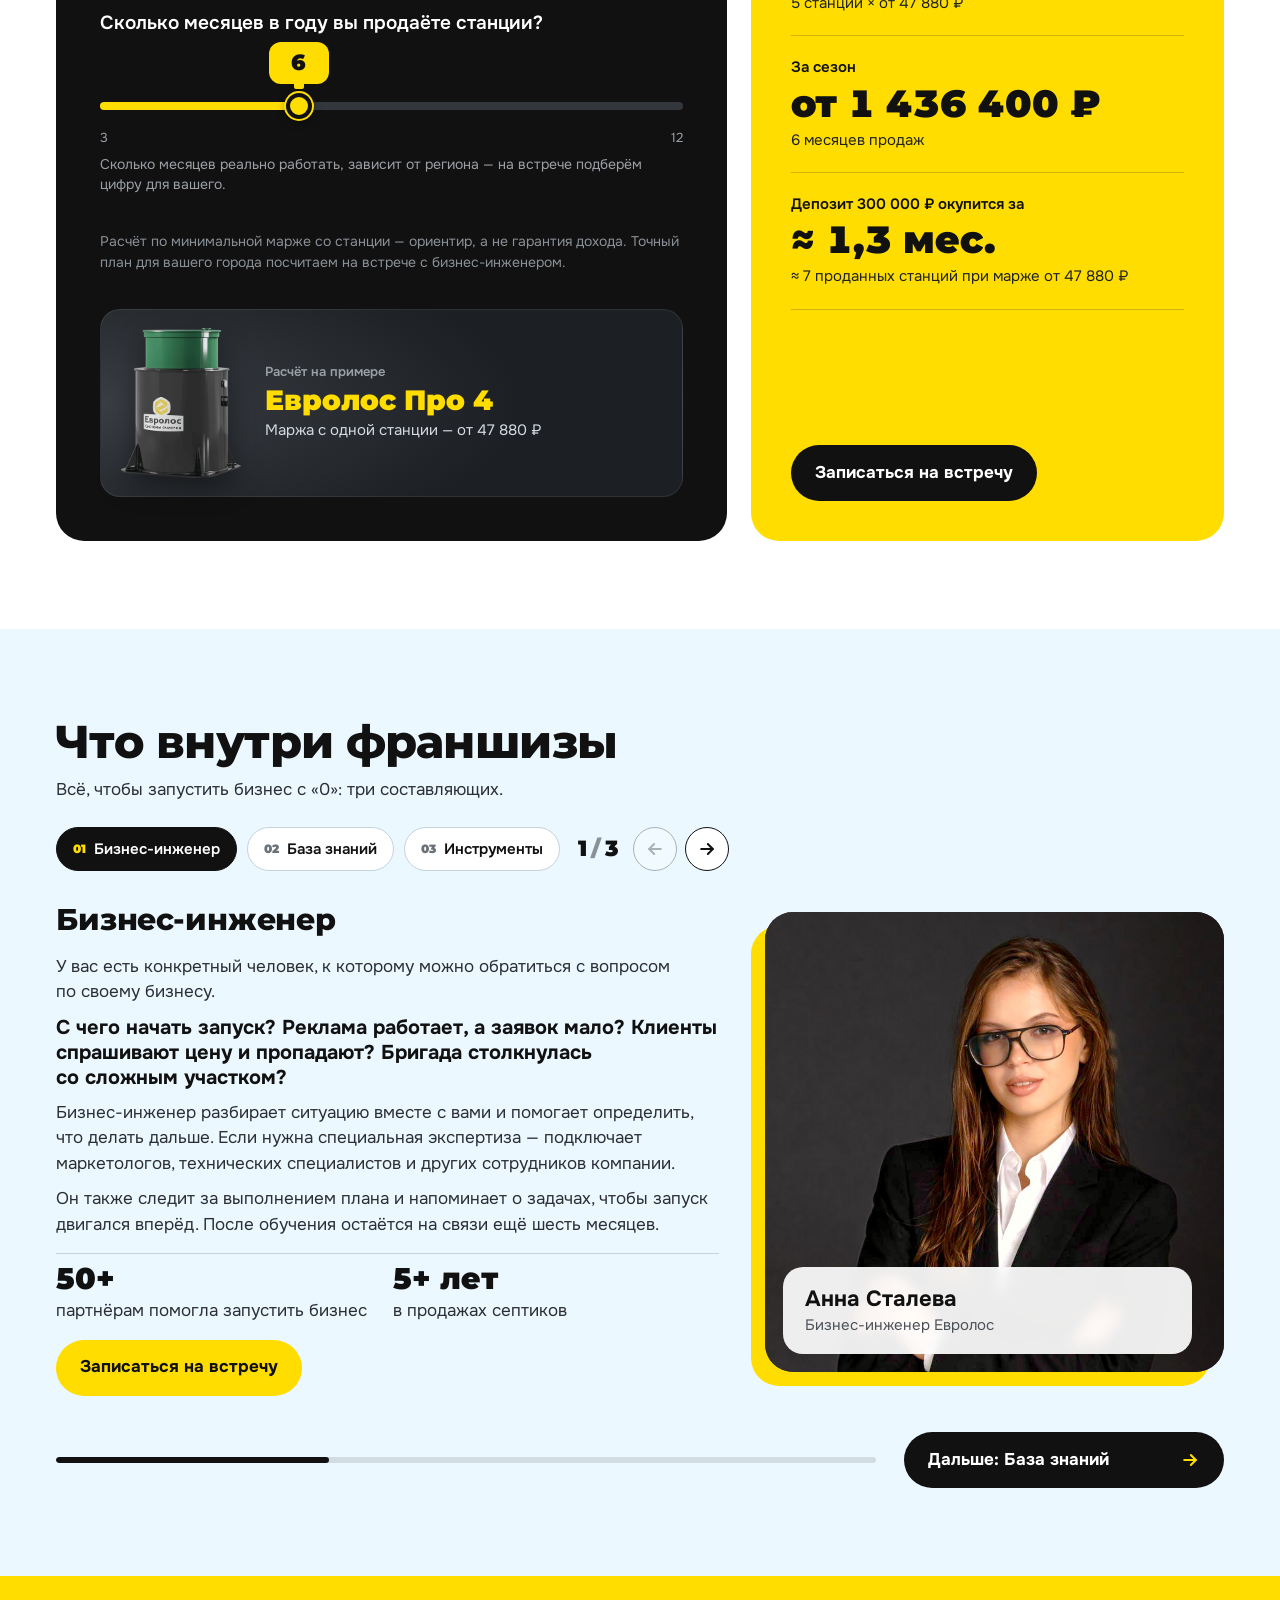
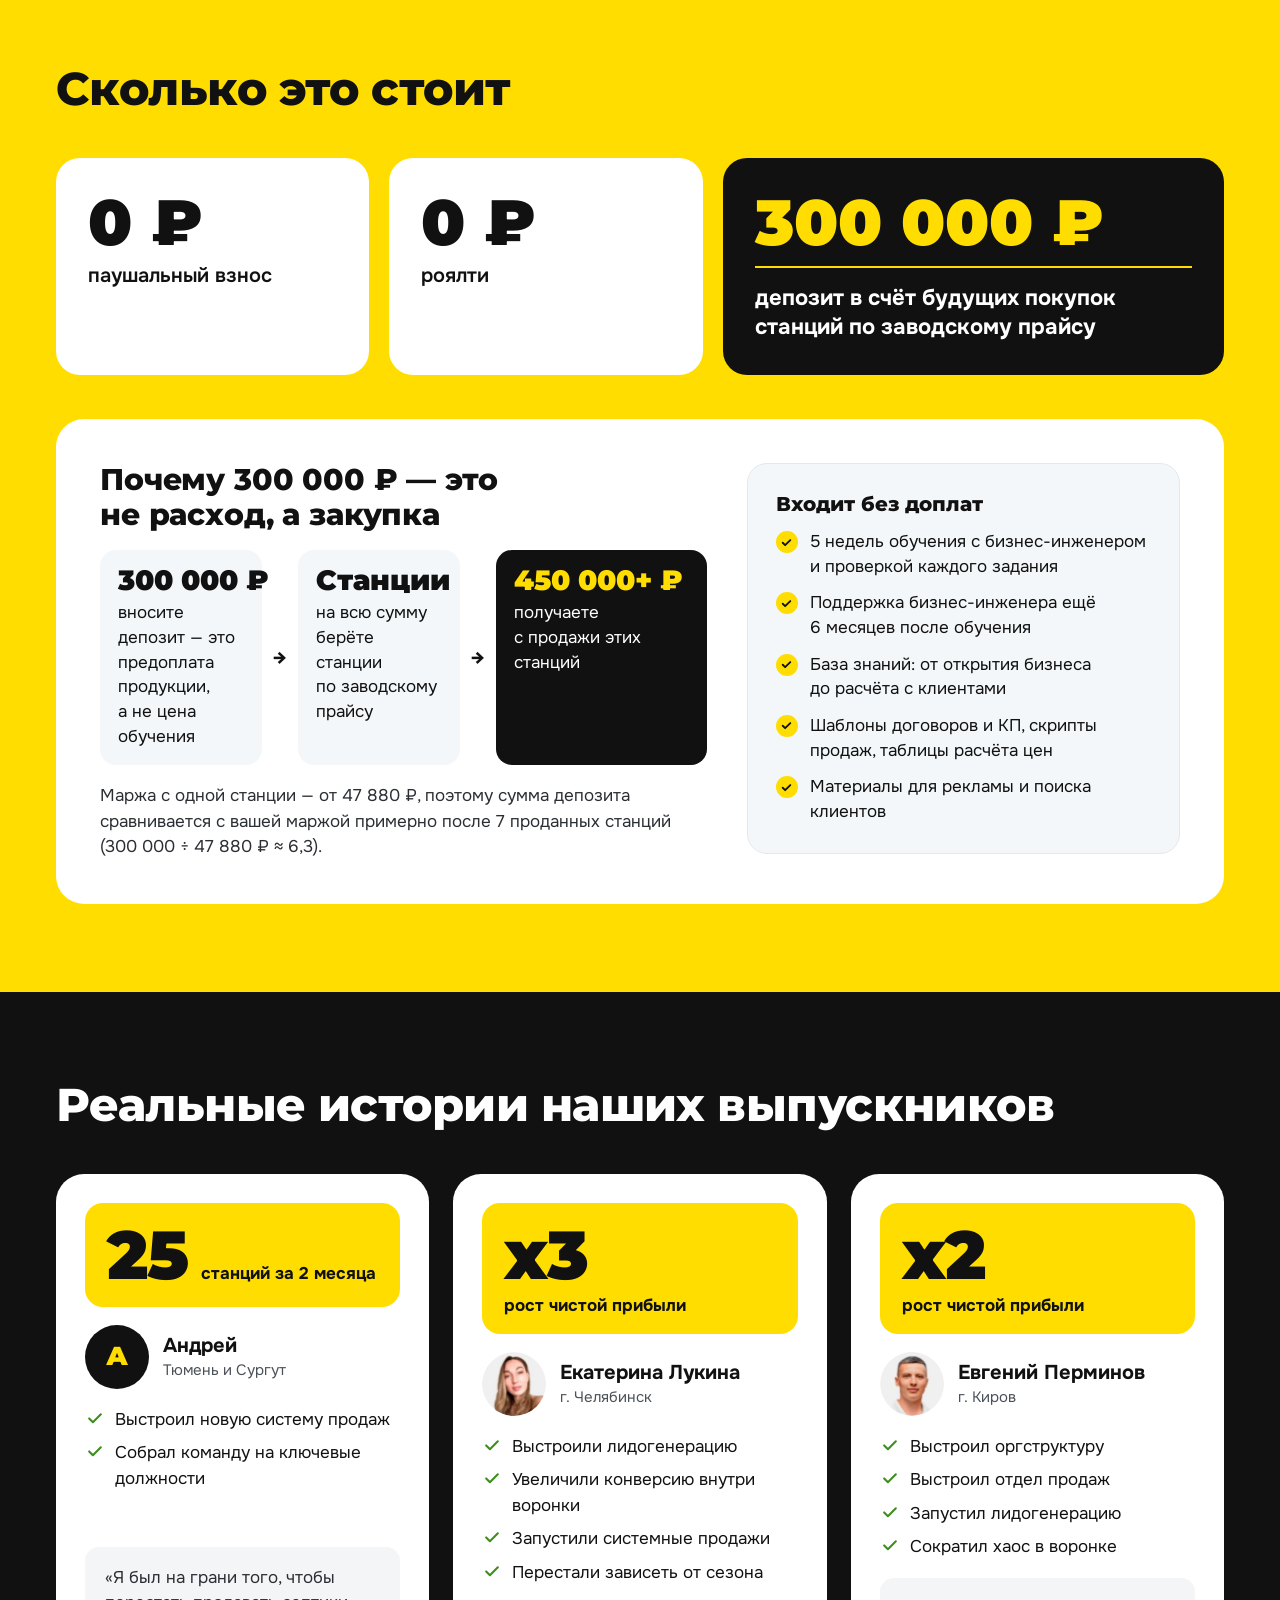
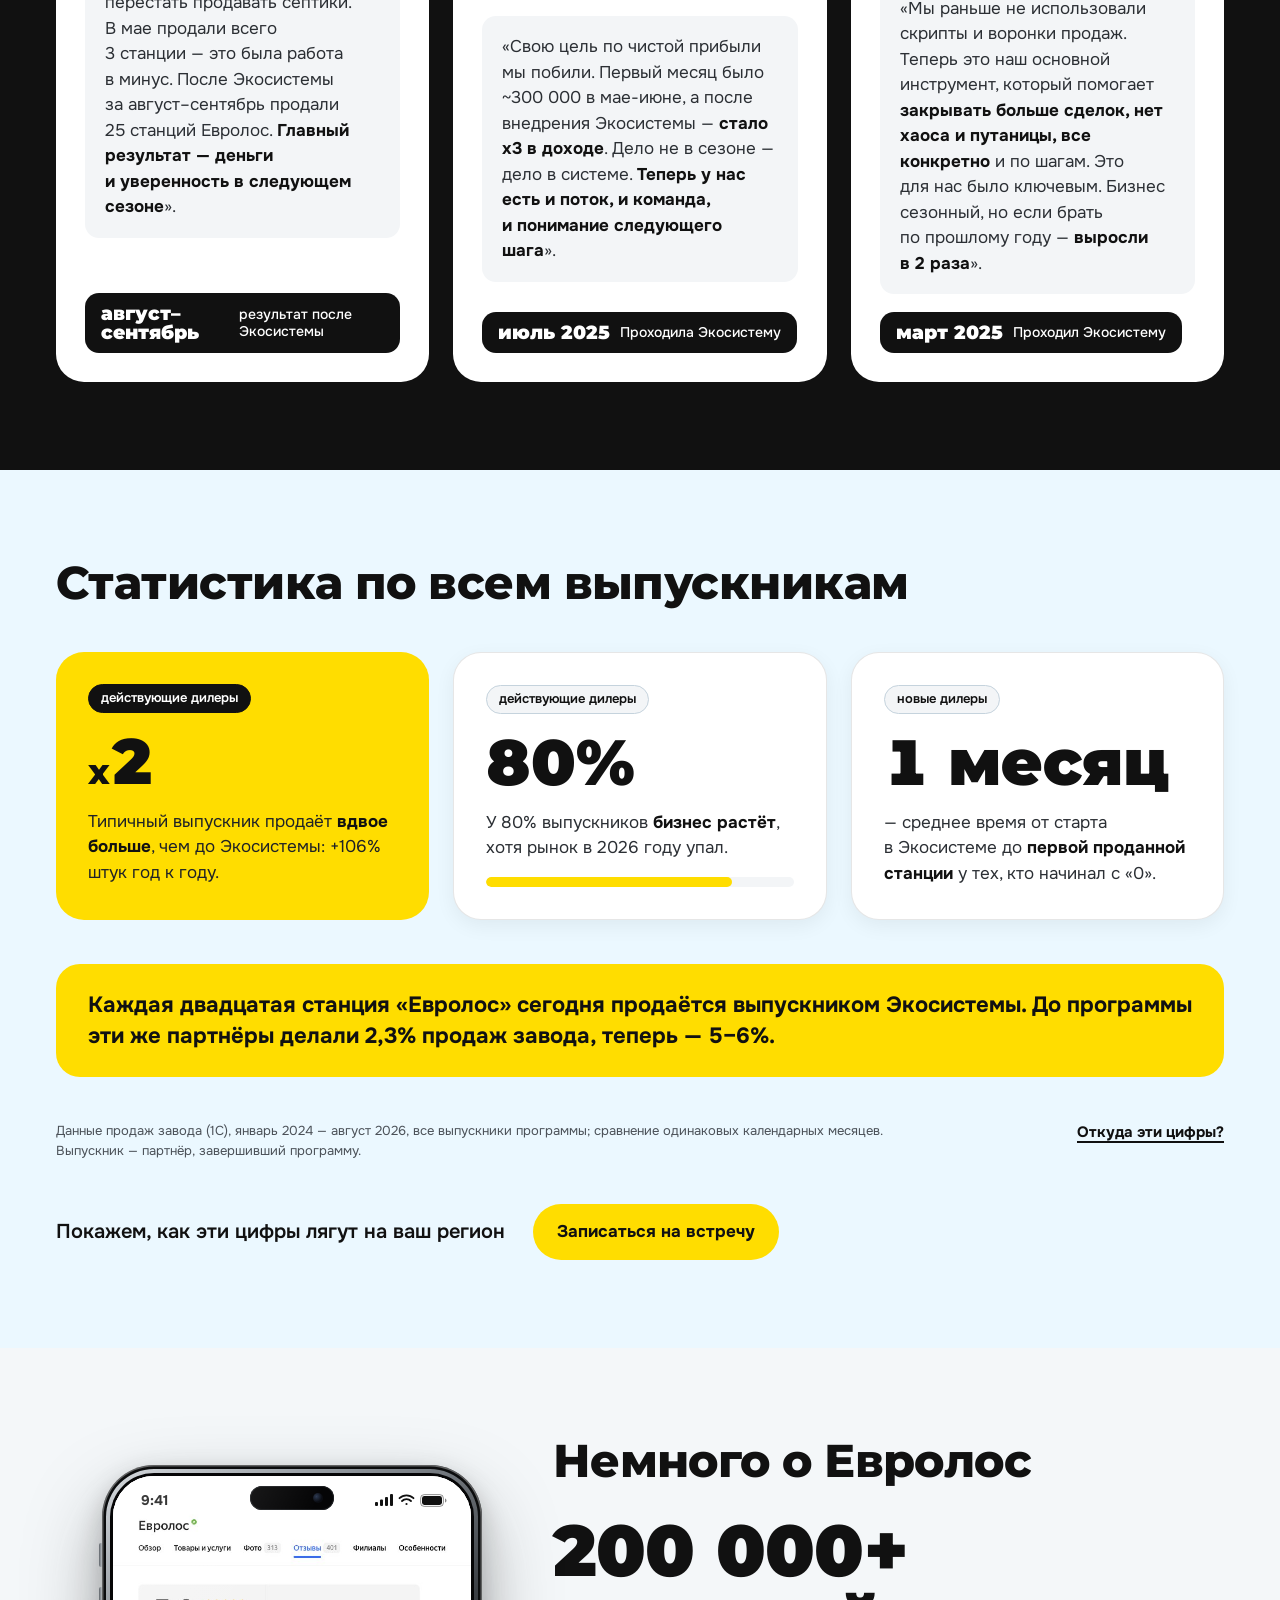
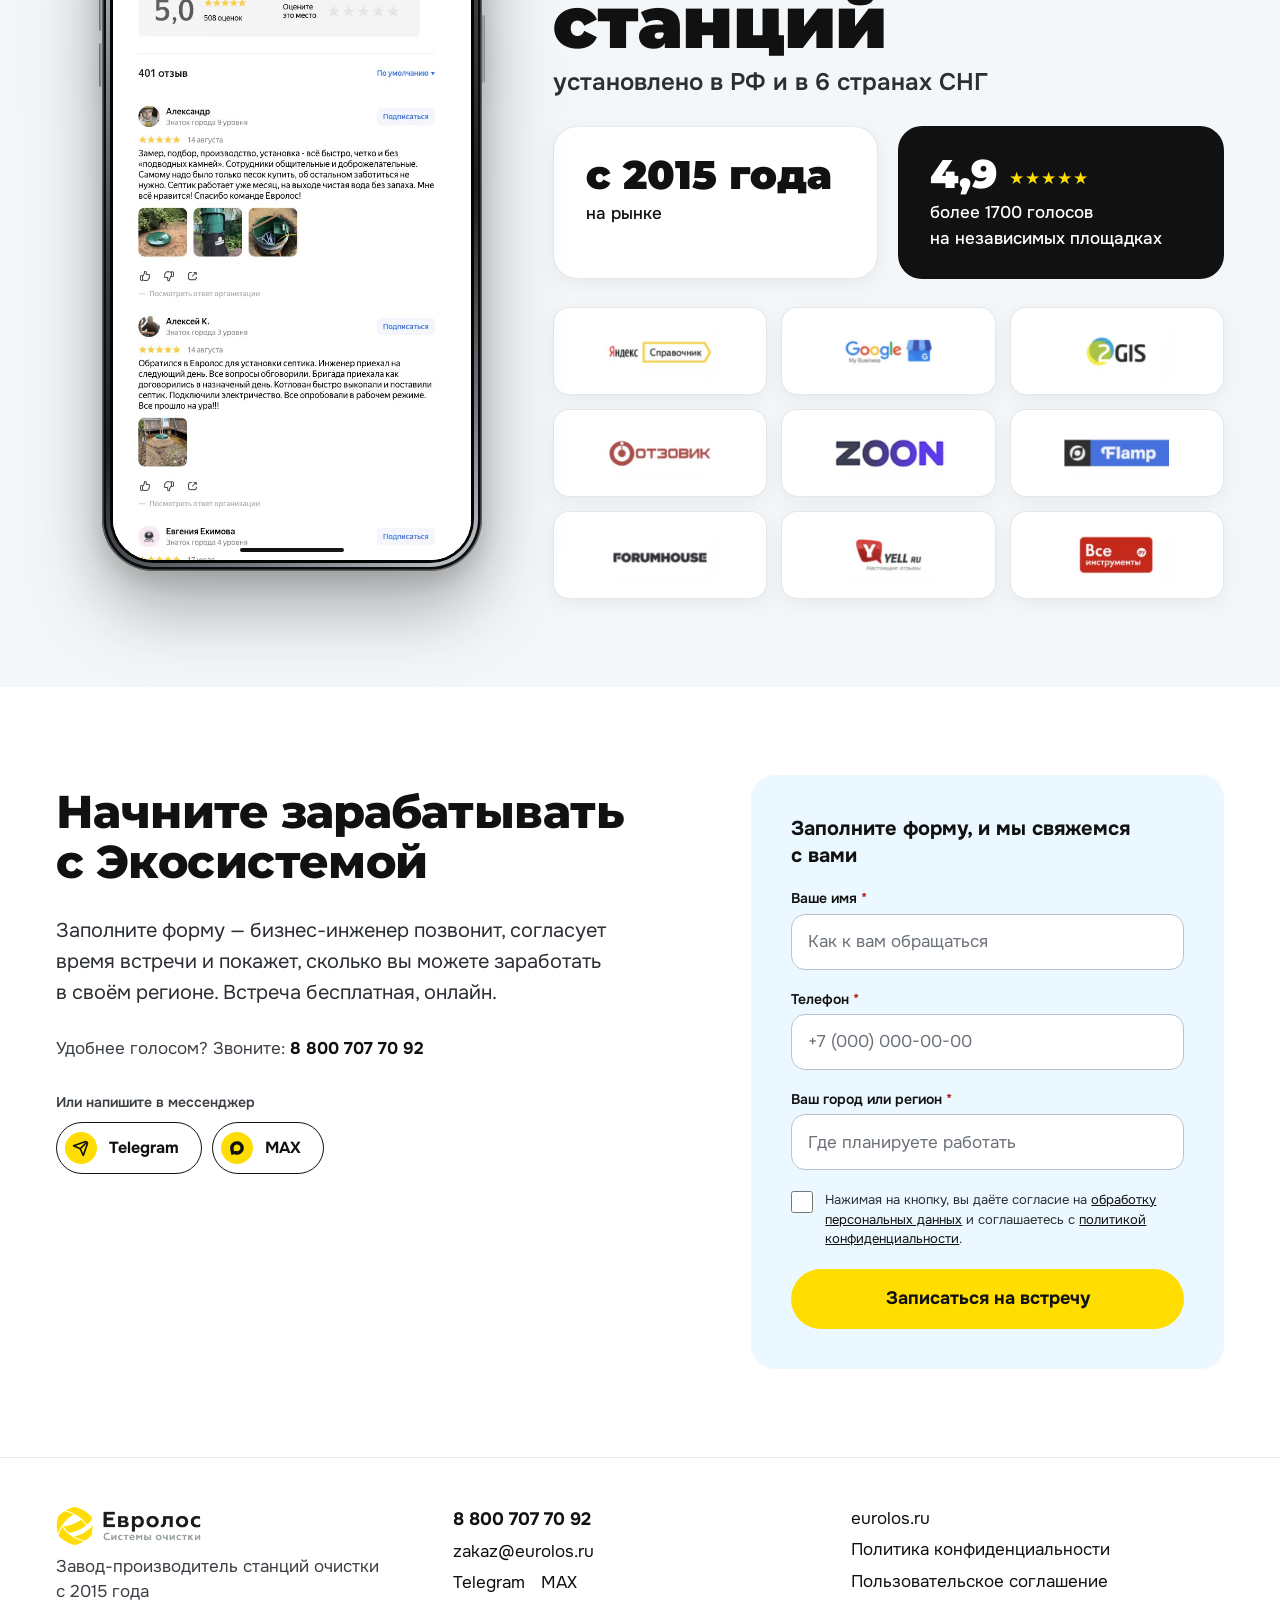
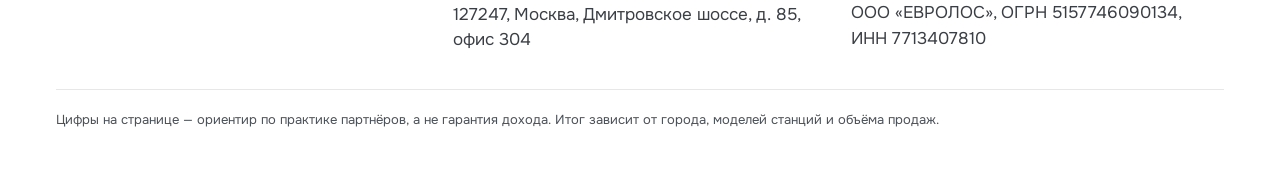
==== commit 1ac7a714: "ИЖС в цифрах: «рост ипотеки на готовые коттеджи» Co-Authored-By: Claude Opus 5.5 <noreply@anthropic." ====
--- a/index.html
+++ b/index.html
@@ -144,7 +144,7 @@
         <article class="izhs-card">
           <svg class="izhs-roof" viewBox="0 0 260 160" aria-hidden="true"><path d="M20 150 L130 40 L240 150"/></svg>
           <p class="izhs-num">×1,5</p>
-          <p class="izhs-unit">рост ипотеки на&nbsp;частные дома</p>
+          <p class="izhs-unit">рост ипотеки на&nbsp;готовые коттеджи</p>
           <p class="izhs-text">69&nbsp;тыс. кредитов на&nbsp;строительство и&nbsp;покупку домов за&nbsp;<span class="nowrap">январь–июль</span> 2026&nbsp;года.</p>
           <p class="izhs-src">Источник: ДОМ.РФ, РБК Недвижимость, 25.08.2026</p>
         </article>
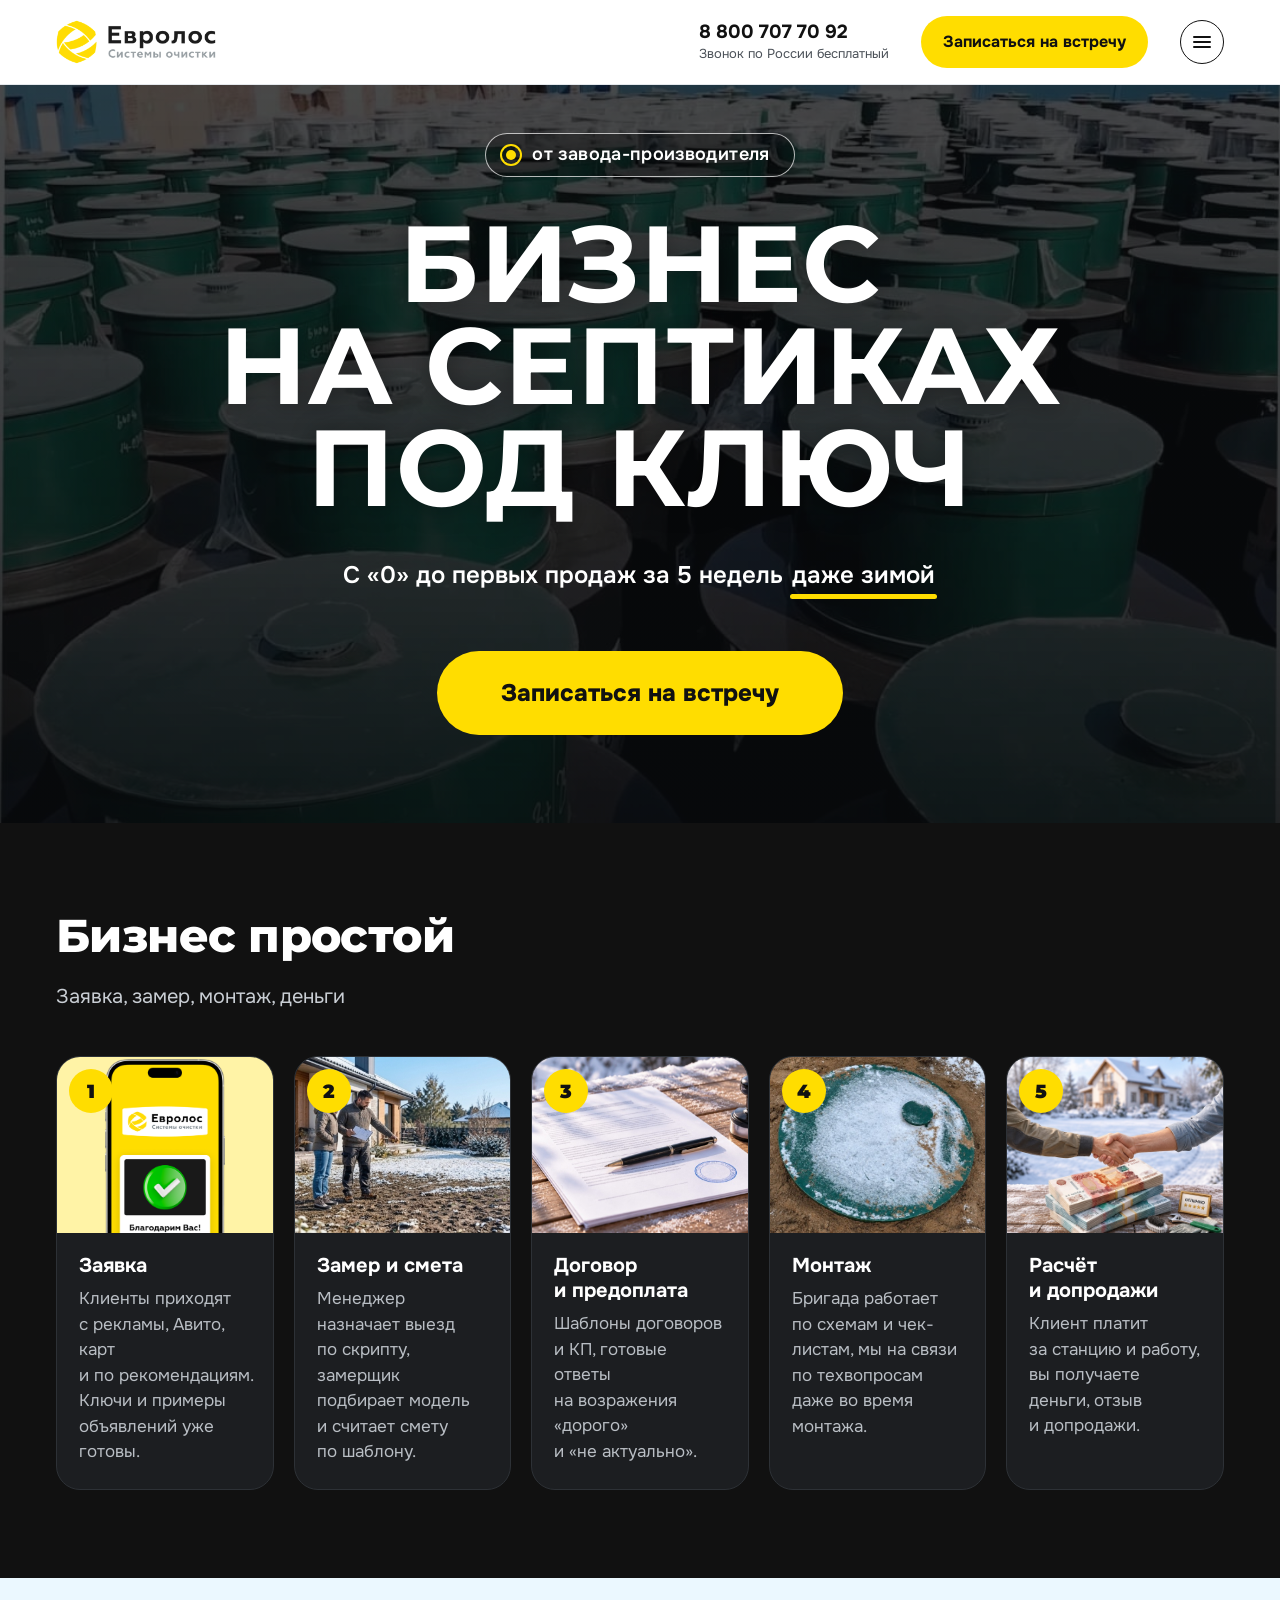
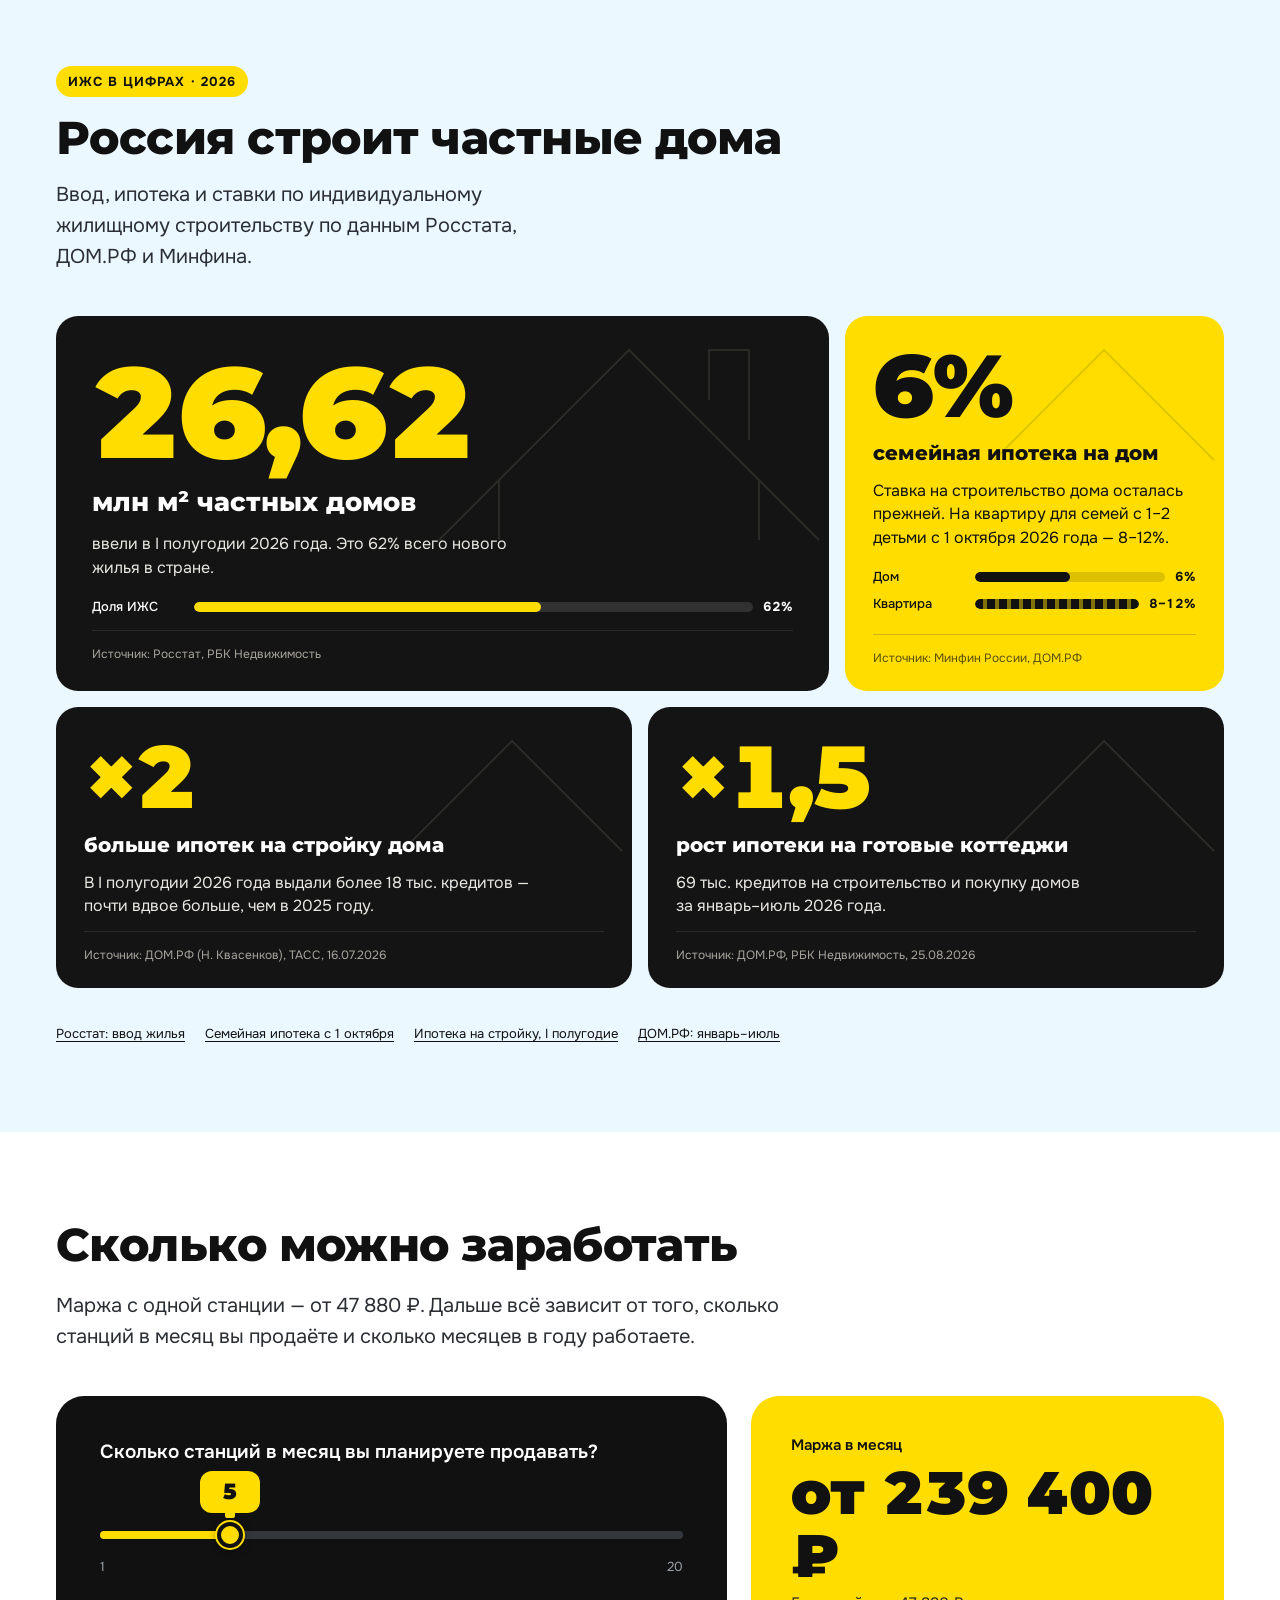
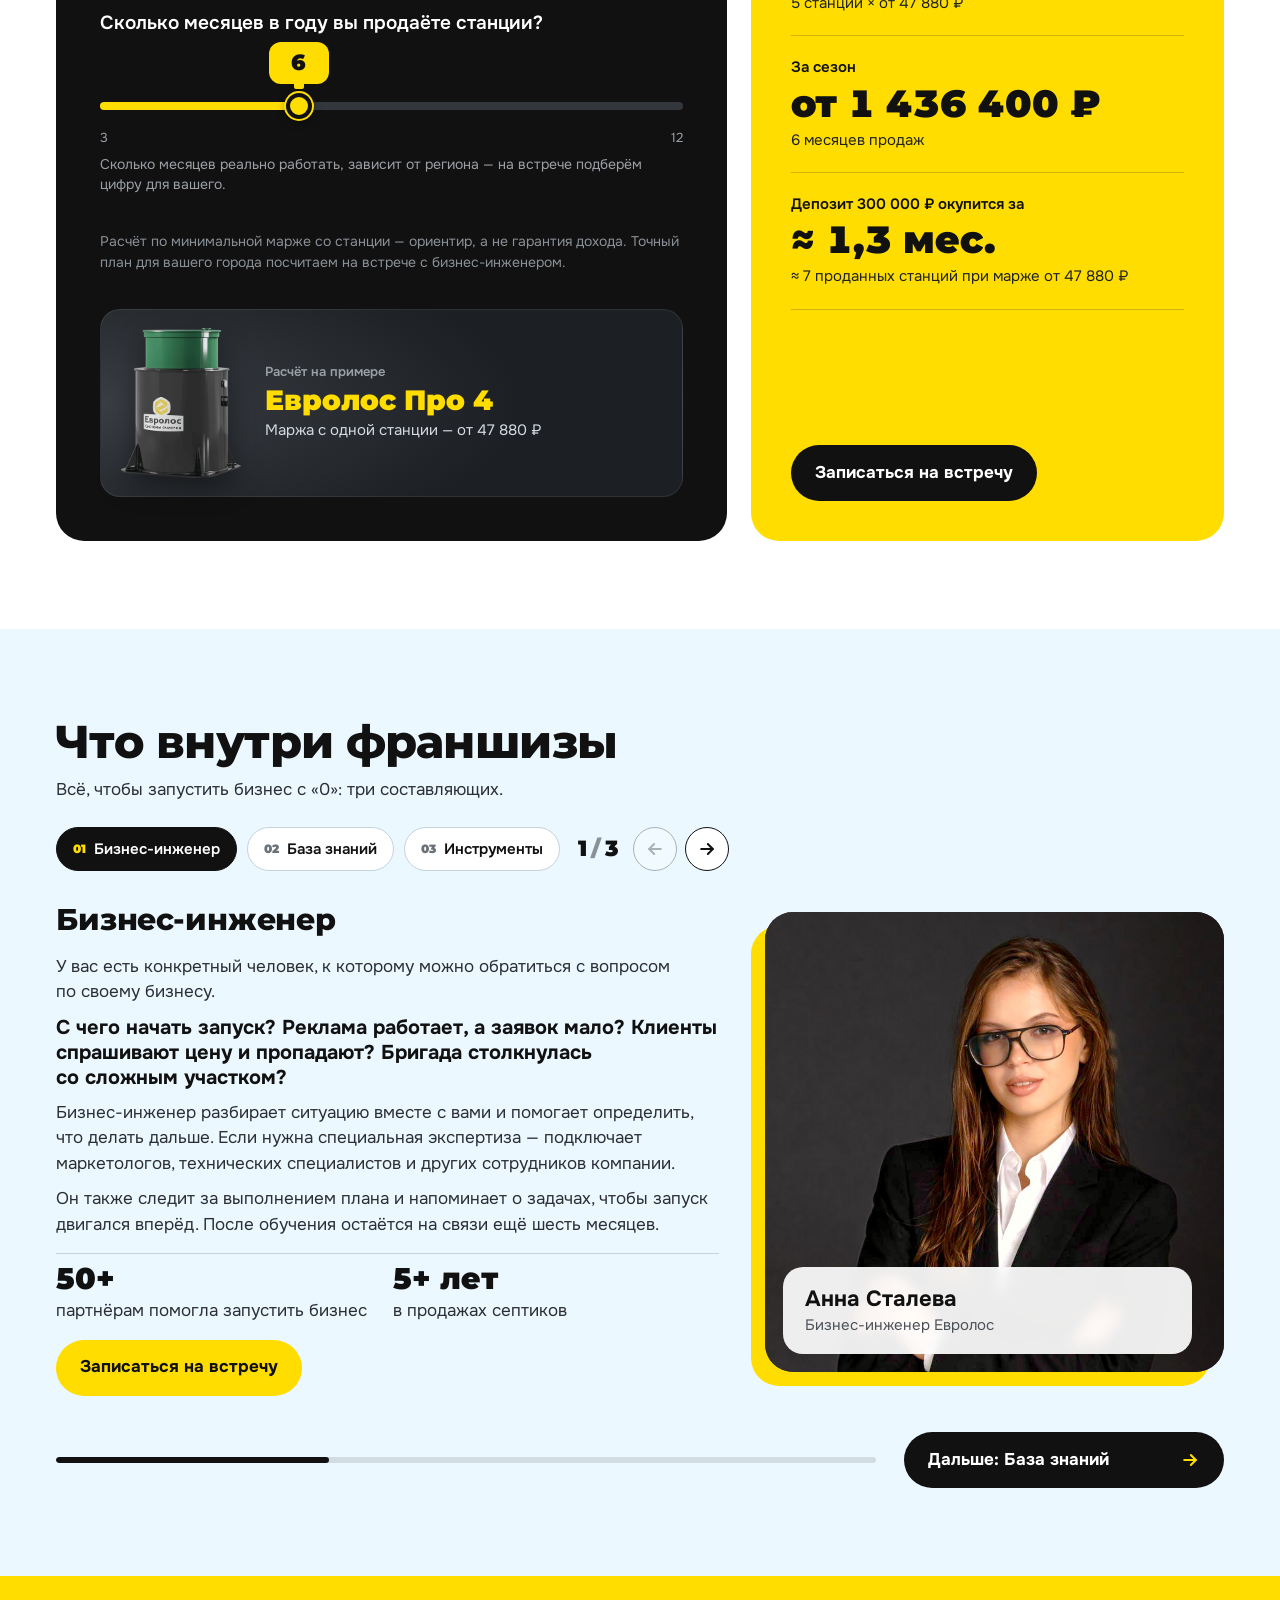
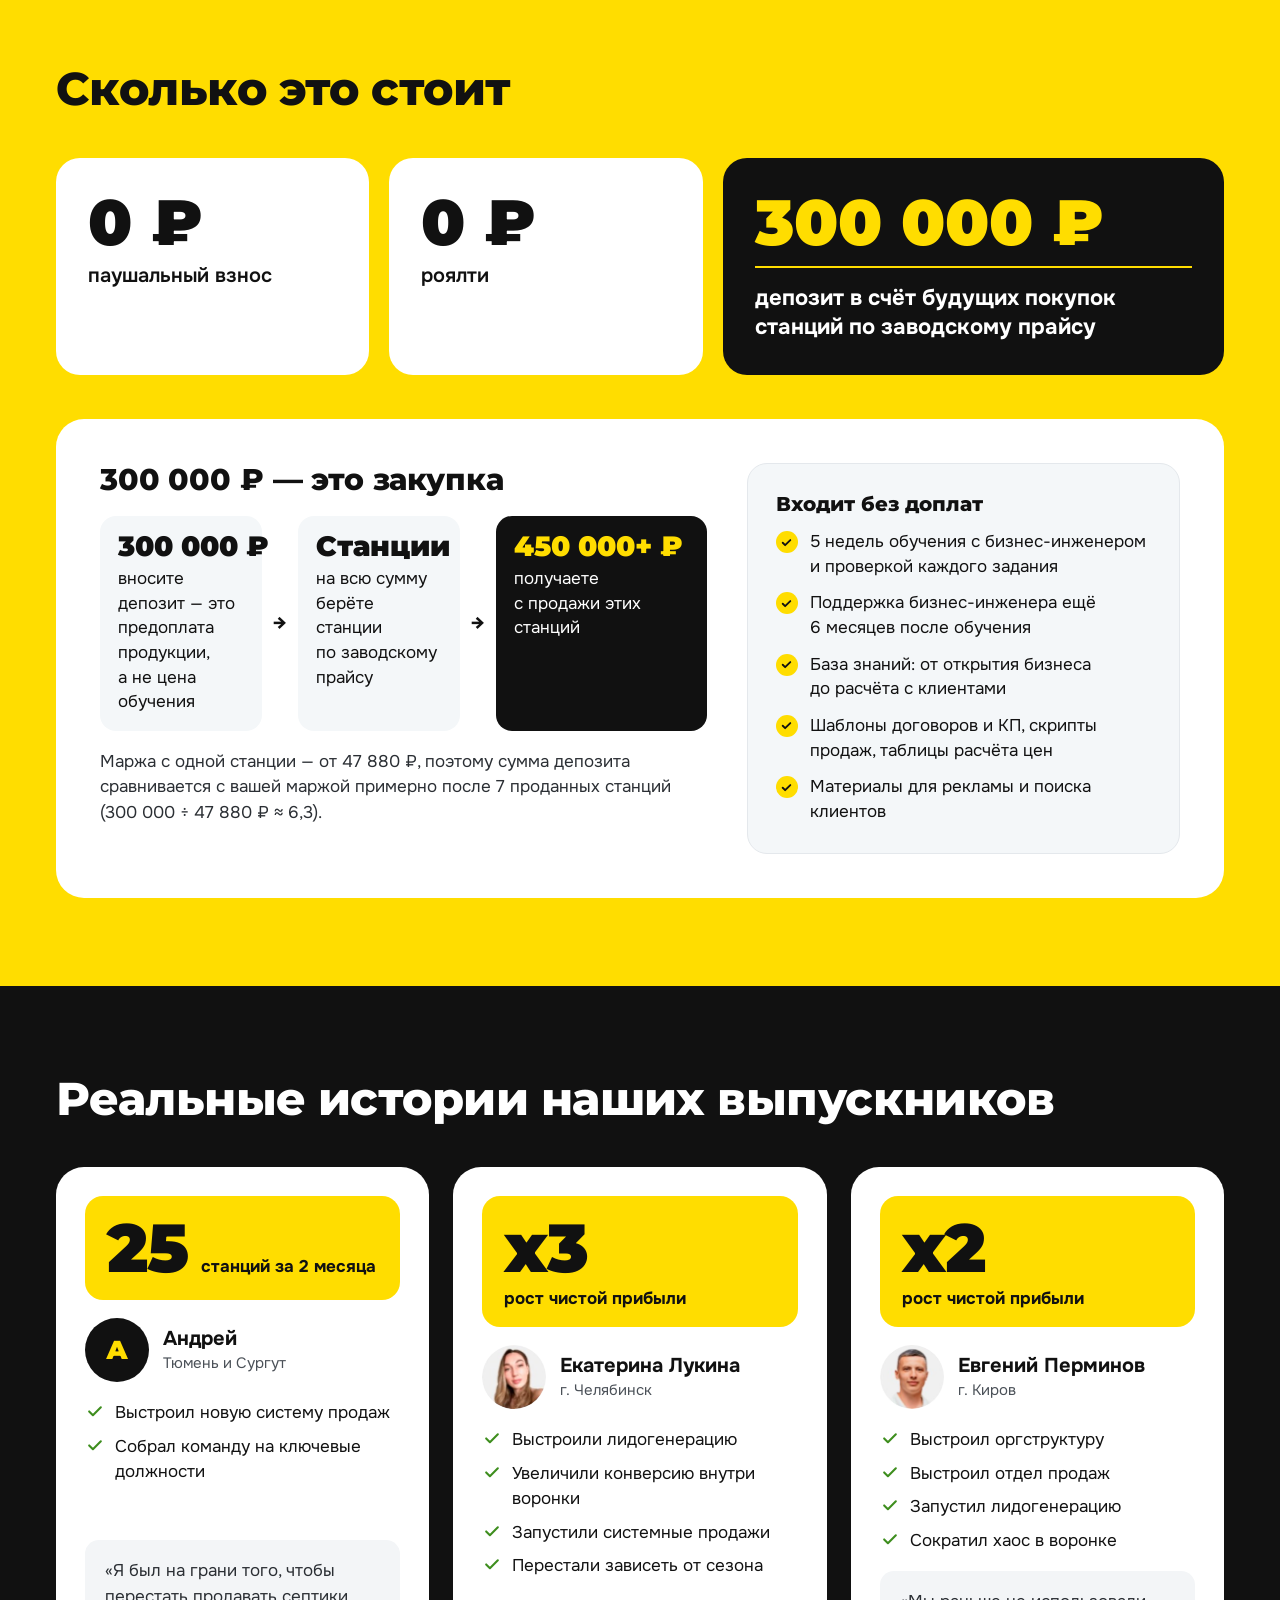
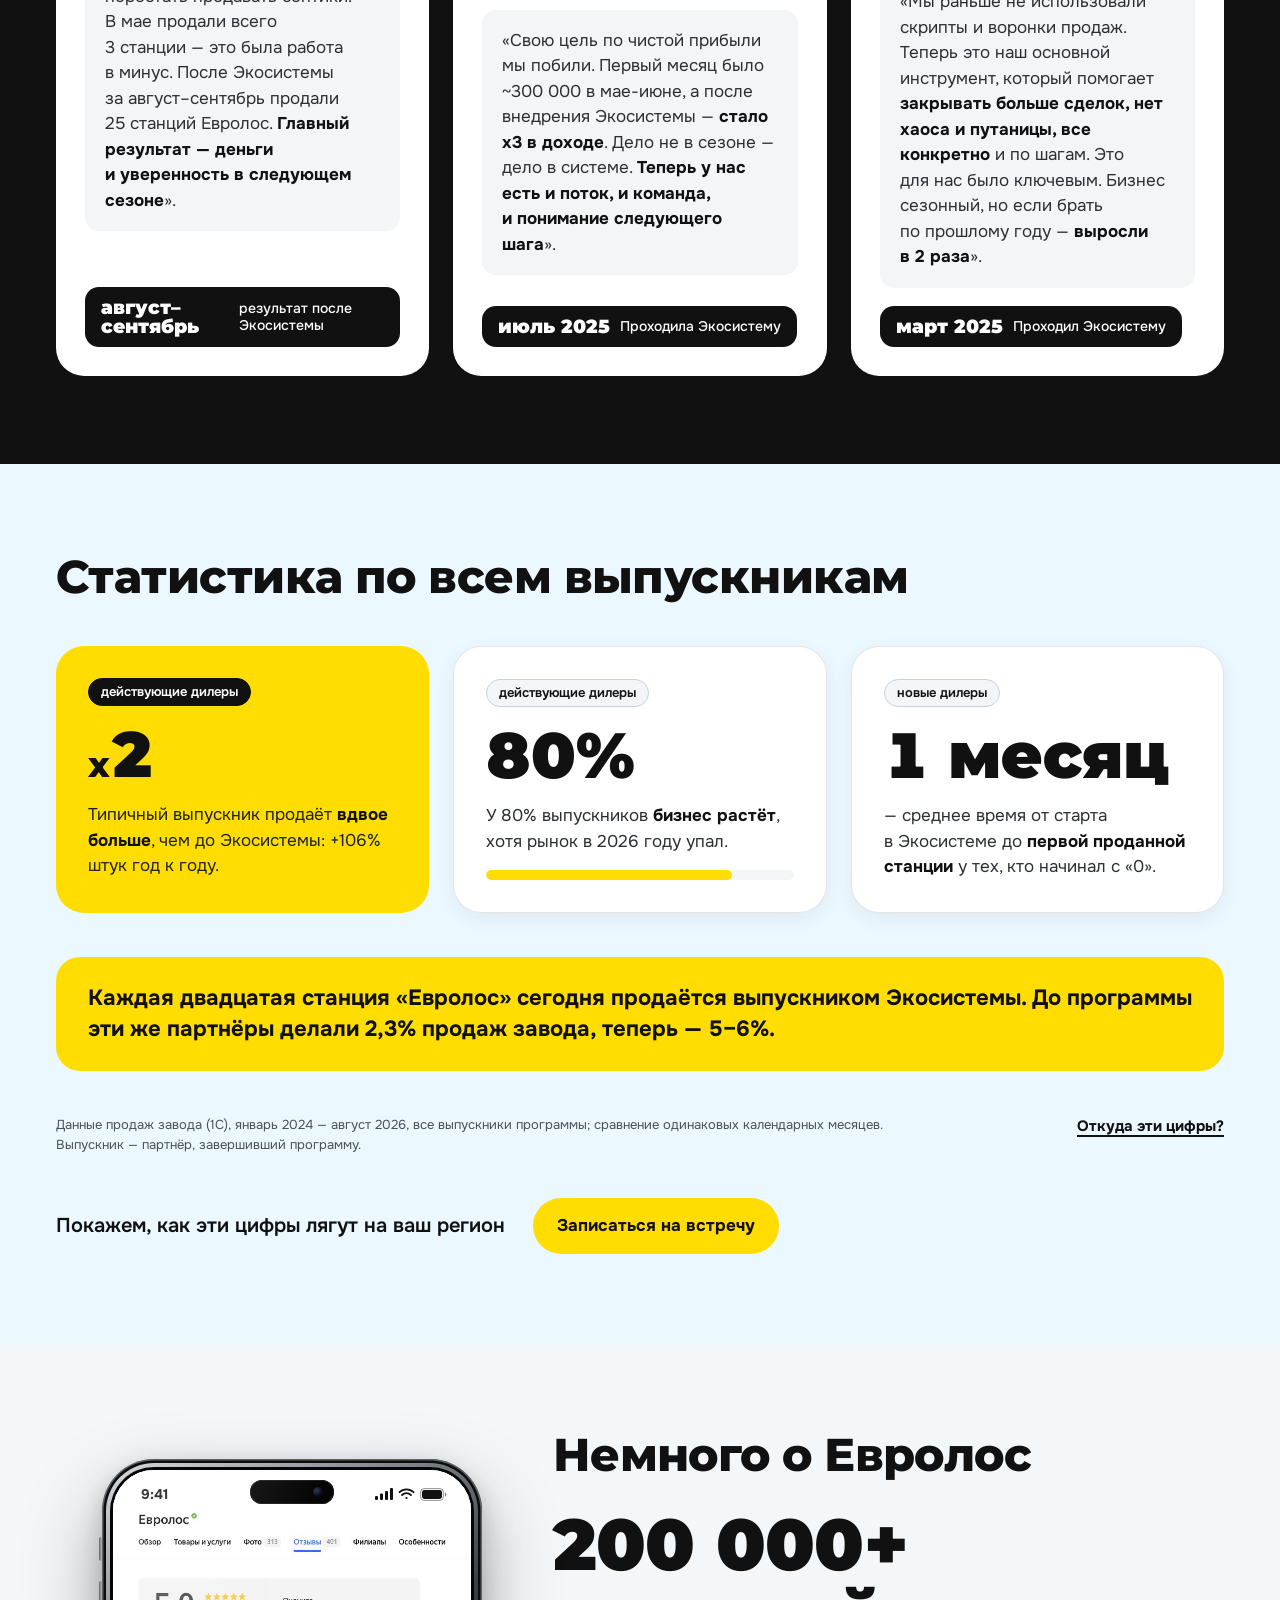
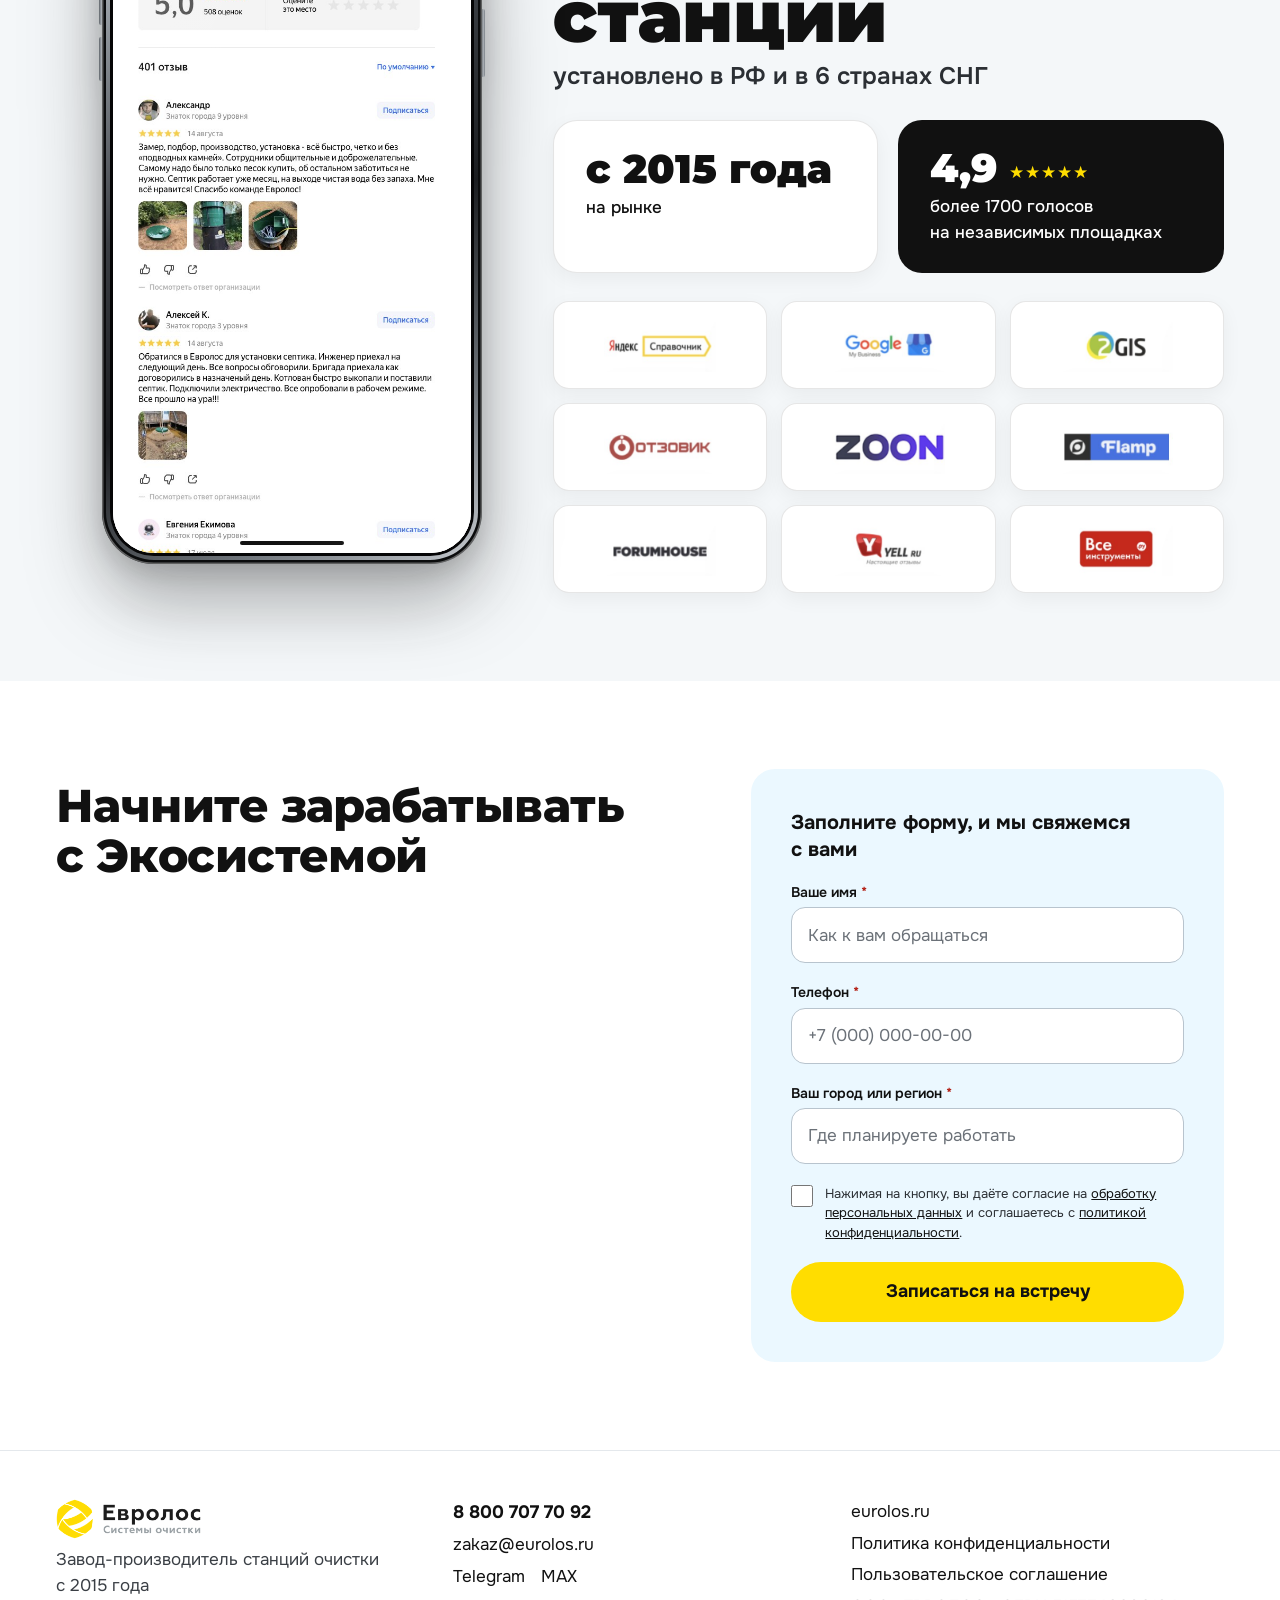
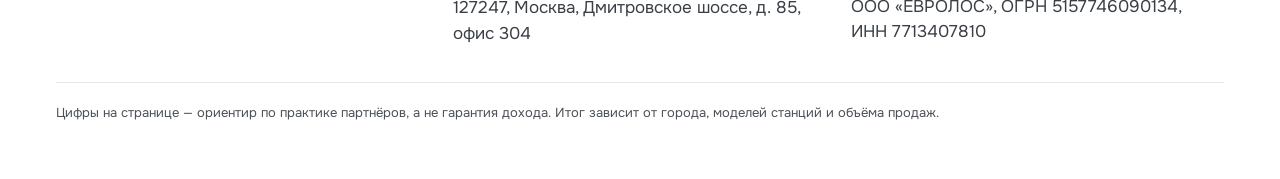
==== commit 34365035: "Заголовок: «300 000 ₽ — это закупка» Co-Authored-By: Claude Opus 5.5 <noreply@anthropic.com>" ====
--- a/index.html
+++ b/index.html
@@ -353,7 +353,7 @@
 
       <div class="price-why">
         <div class="price-why__main">
-          <h3 class="h3">Почему 300&nbsp;000&nbsp;₽&nbsp;— это не&nbsp;расход, а&nbsp;закупка</h3>
+          <h3 class="h3">300&nbsp;000&nbsp;₽&nbsp;— это закупка</h3>
           <ol class="price-eq">
             <li class="price-eq__step"><span class="price-eq__big">300&nbsp;000&nbsp;₽</span><span class="price-eq__text">вносите депозит&nbsp;— это предоплата продукции, а&nbsp;не&nbsp;цена обучения</span></li>
             <li class="price-eq__step"><span class="price-eq__big">Станции</span><span class="price-eq__text">на&nbsp;всю сумму берёте станции по&nbsp;заводскому прайсу</span></li>
